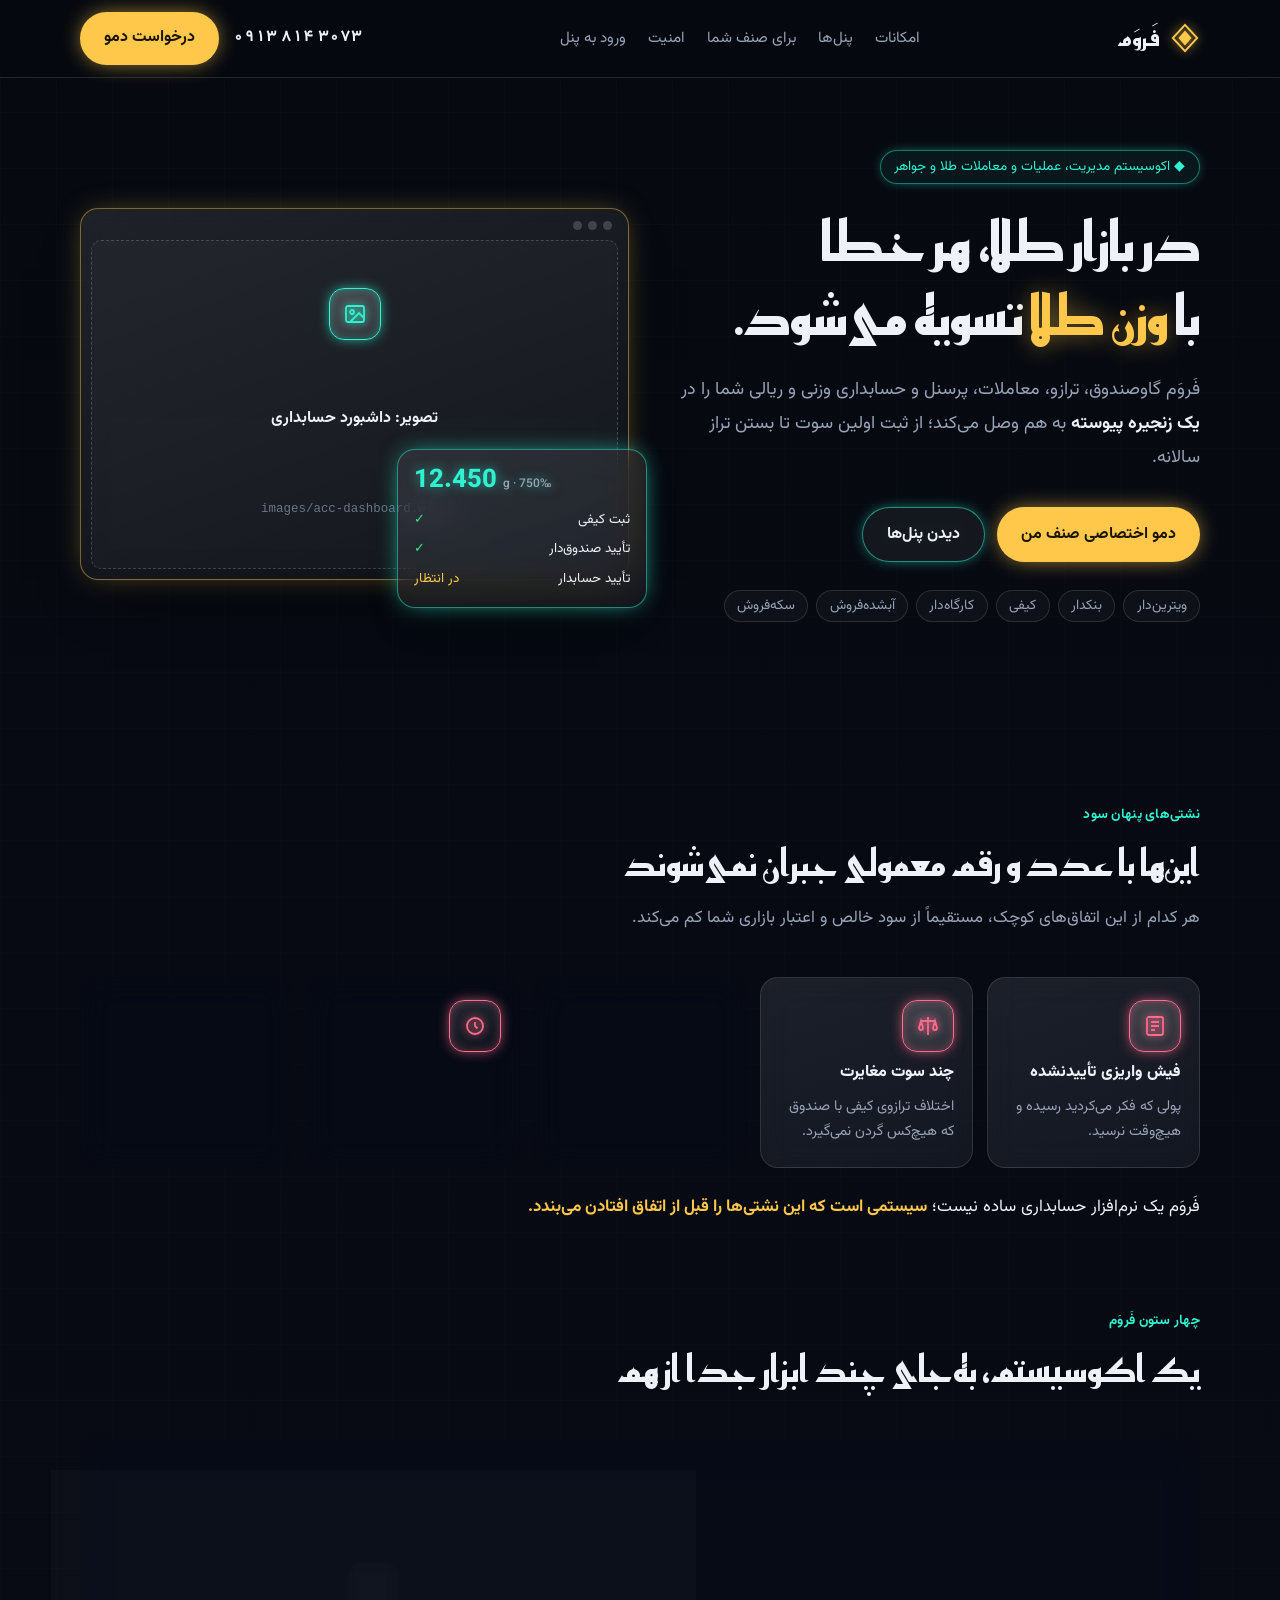
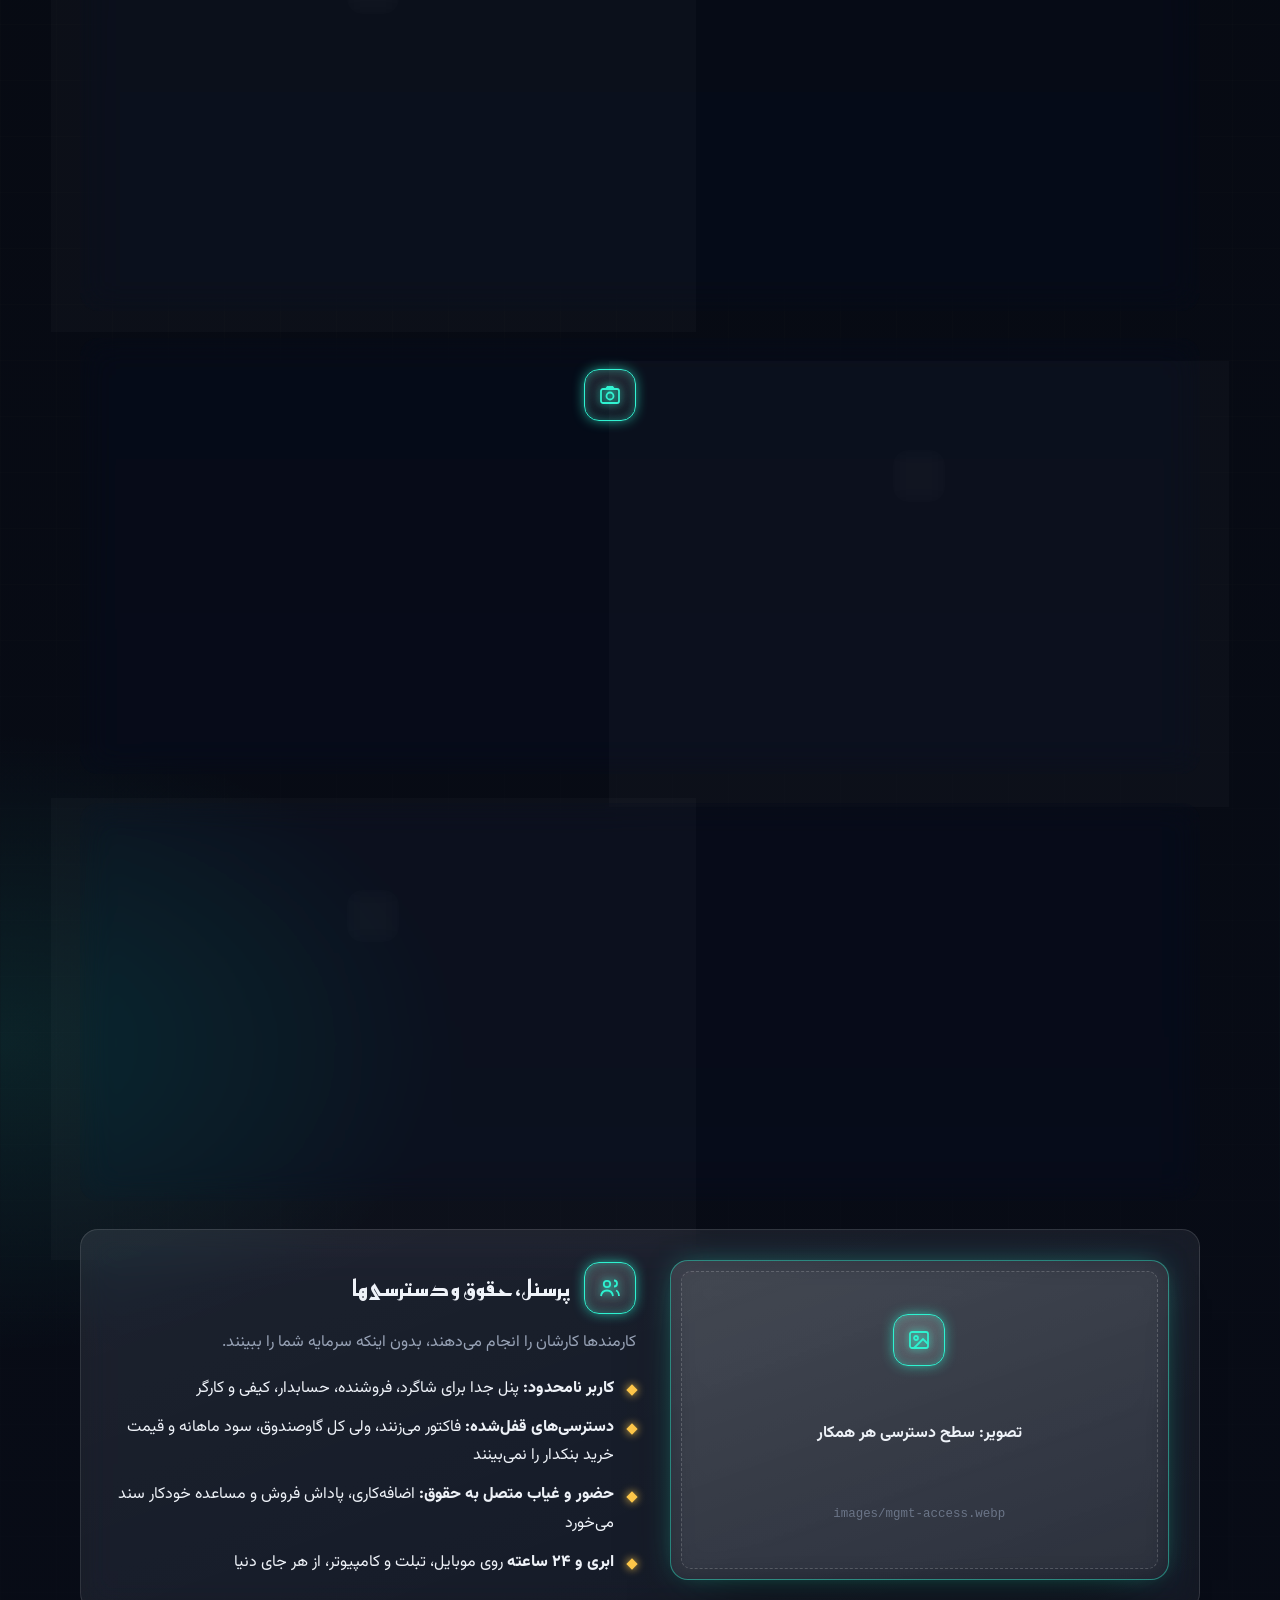
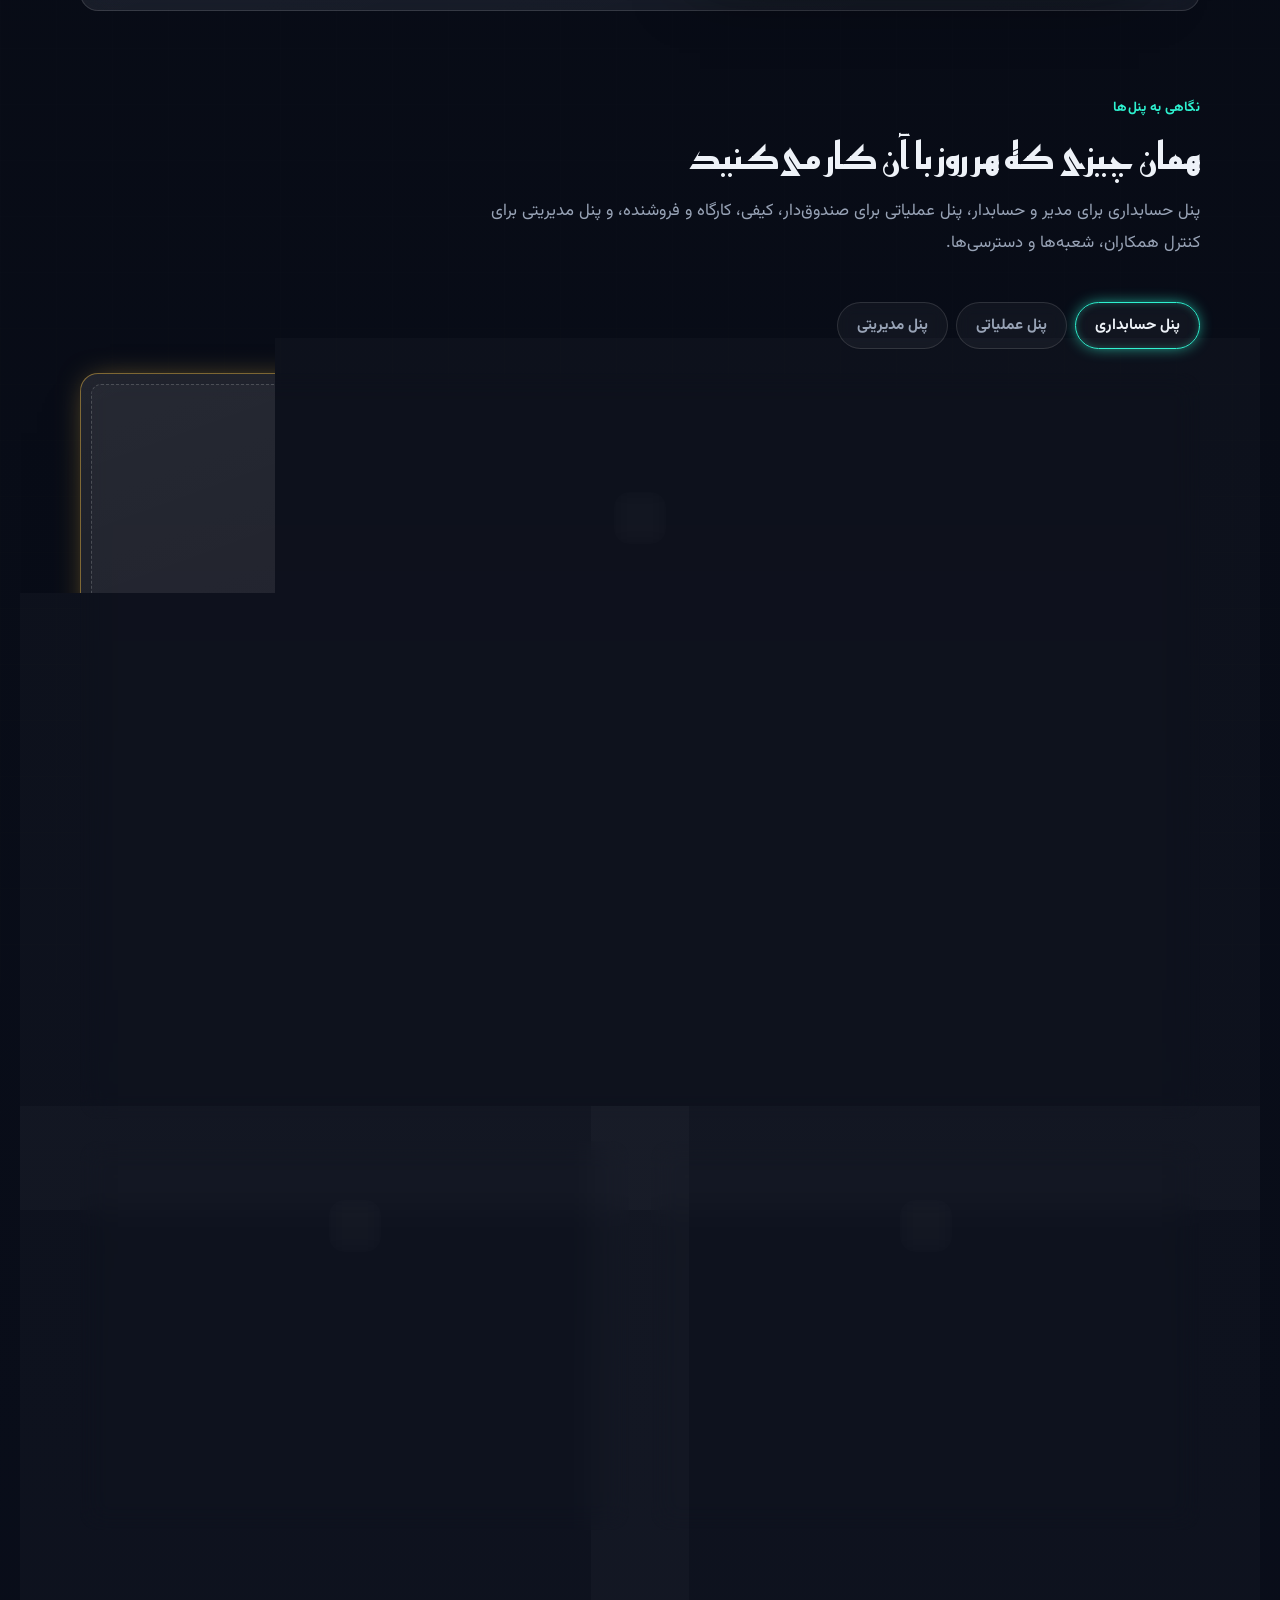
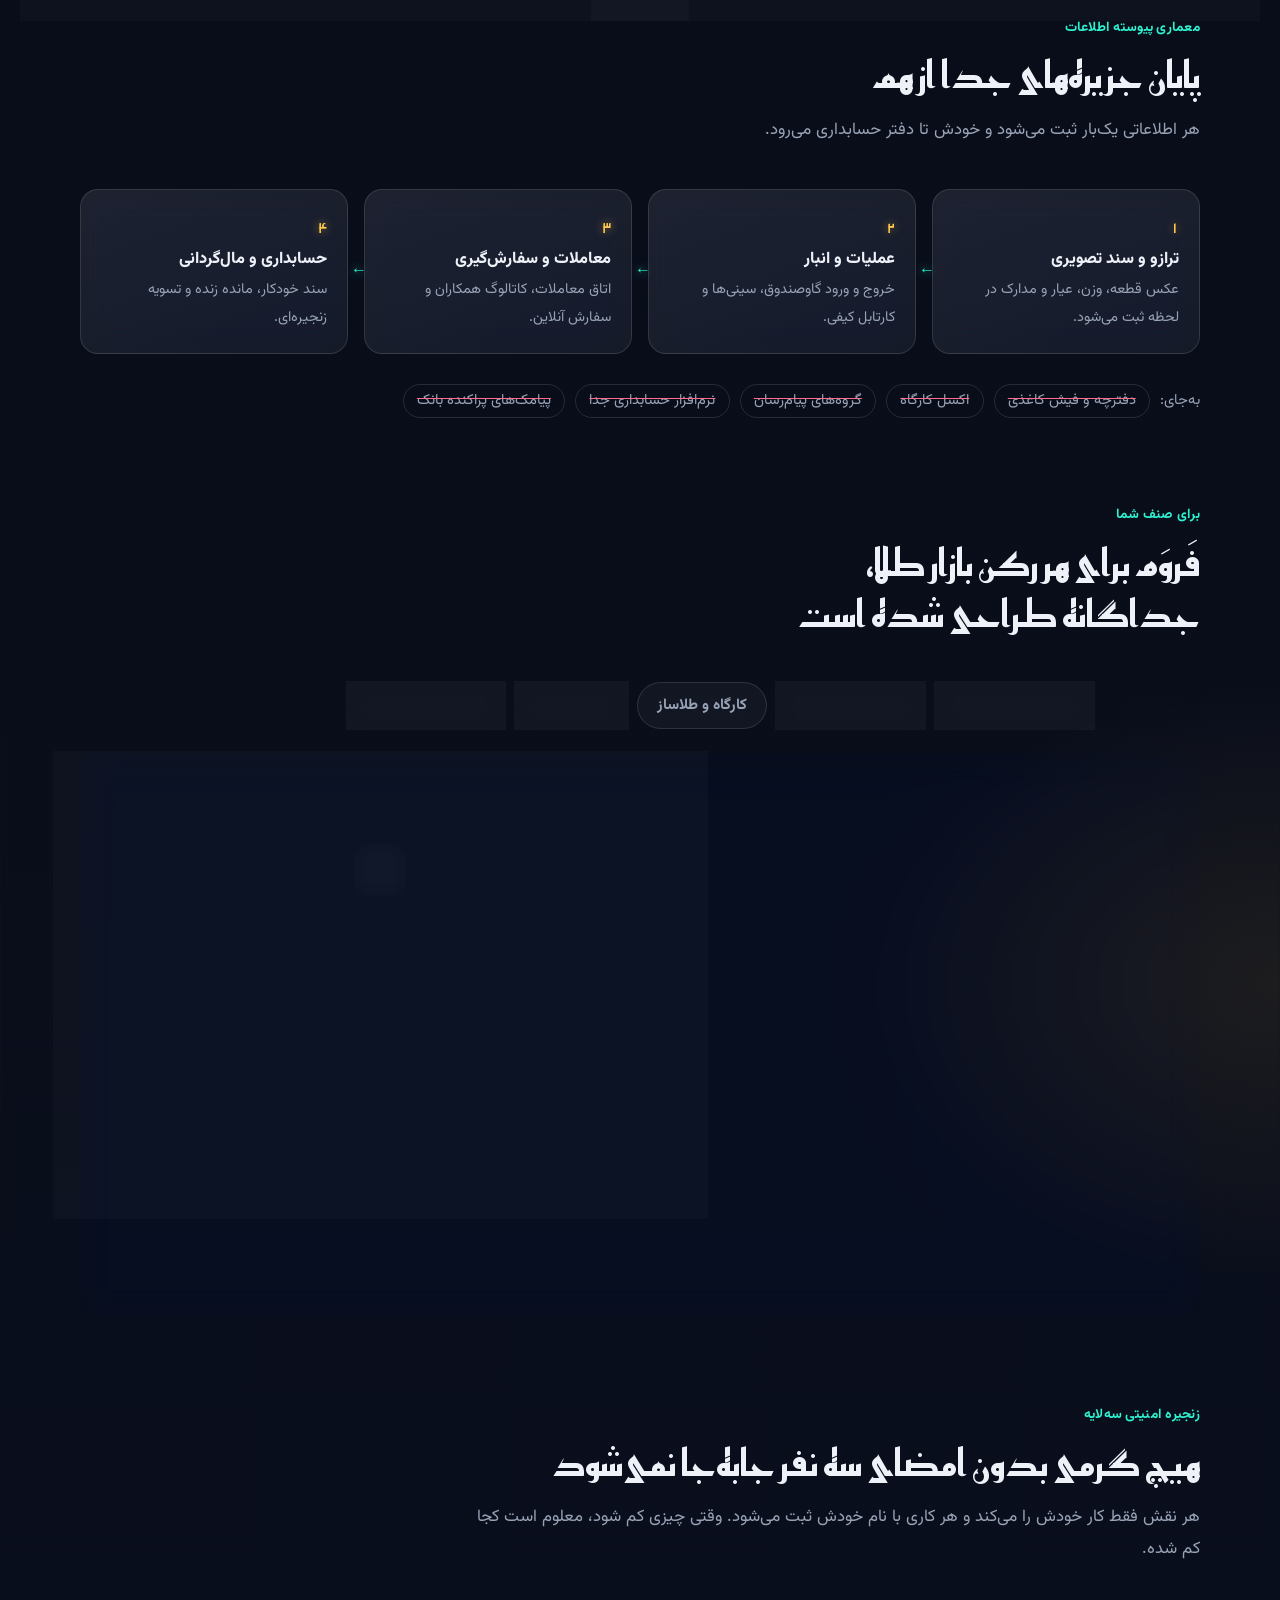
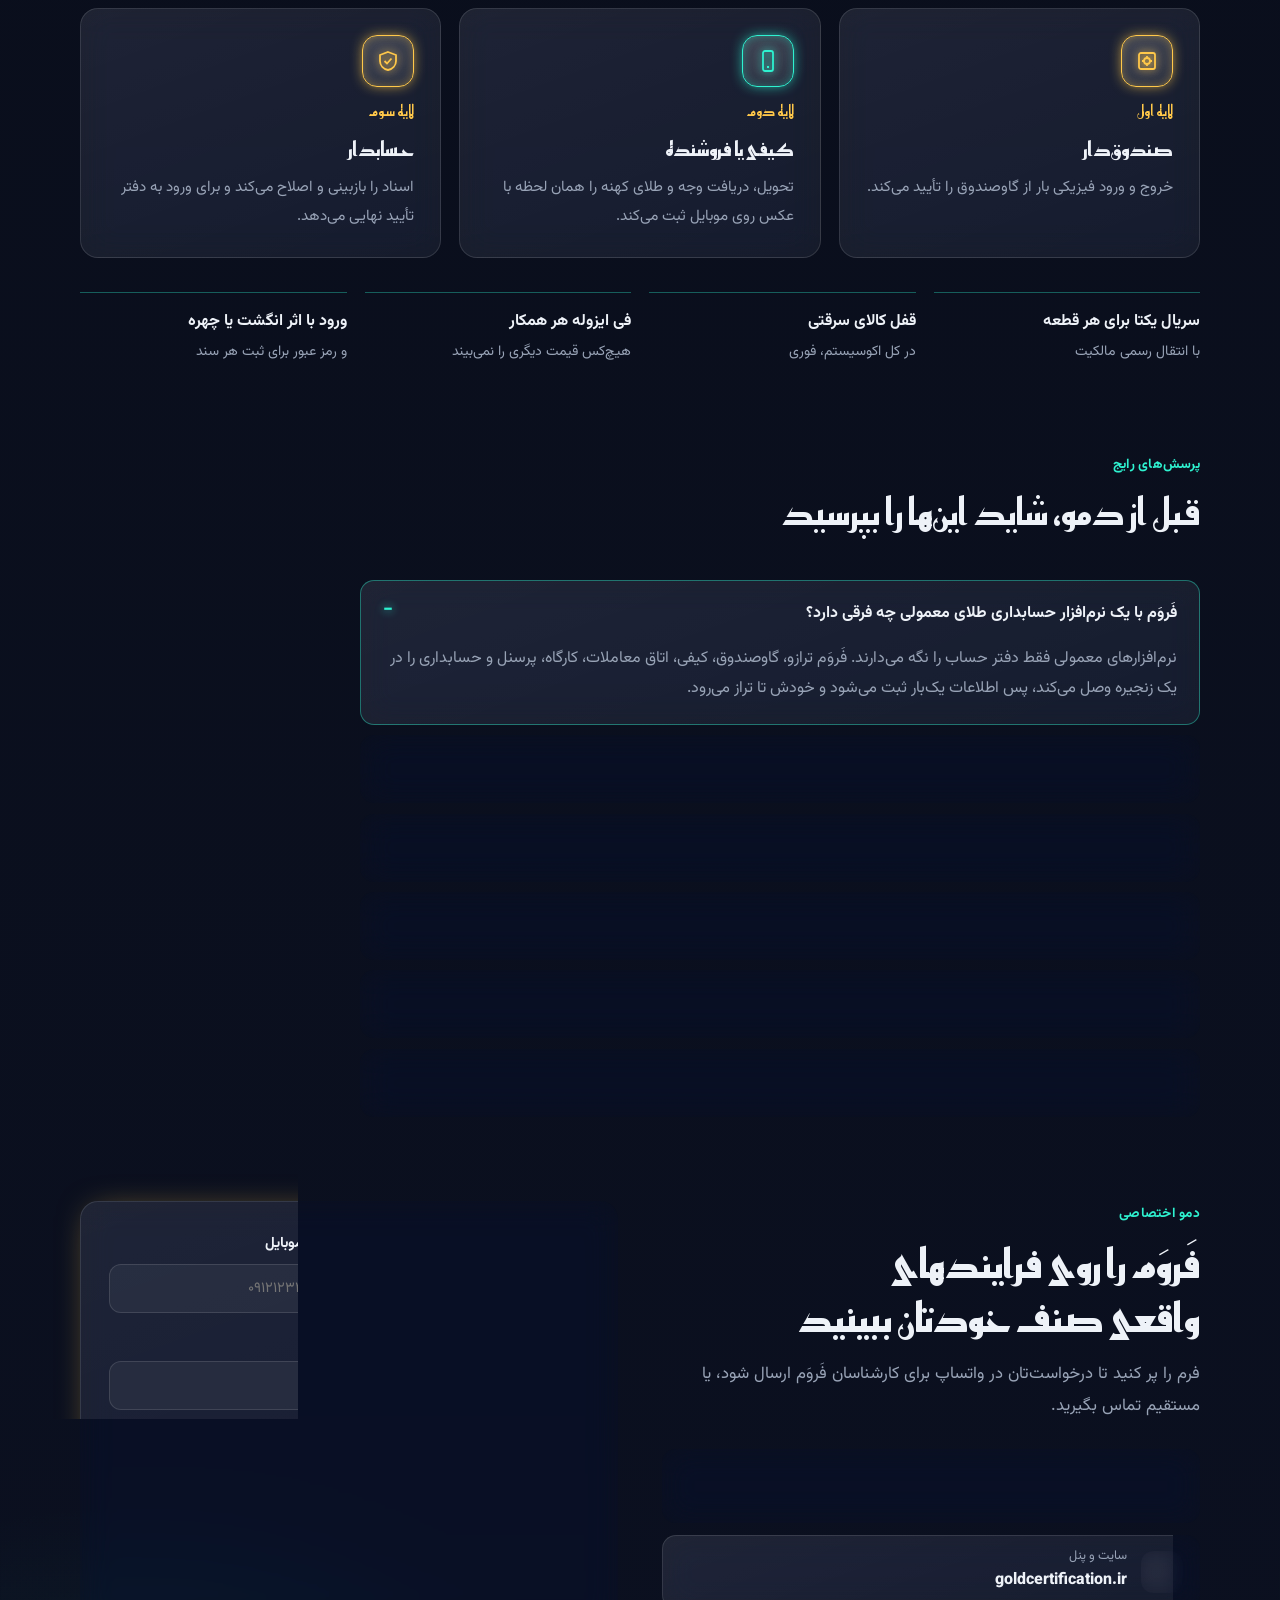
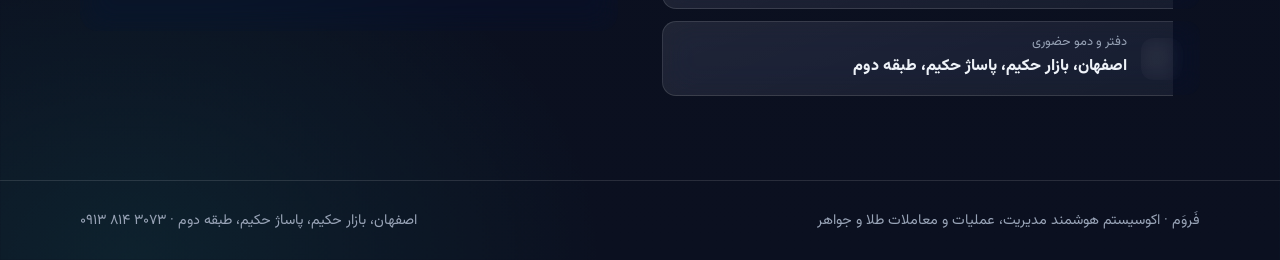
==== landing/index.html @ c677b449 "Redesign Farvam landing in glass-neon style with panel image slots Dark background with frosted-glas" ====
<!doctype html>
<html lang="fa" dir="rtl">
<head>
<meta charset="utf-8">
<meta name="viewport" content="width=device-width, initial-scale=1, viewport-fit=cover">
<title>فَروَم</title>
<meta name="description" content="فَروَم؛ اکوسیستم هوشمند مدیریت، عملیات و معاملات طلا و جواهر. حسابداری وزنی و ریالی، سند تصویری ترازو، اتاق معاملات با برند شما و مال‌گردانی خودکار.">
<meta property="og:url" content="https://goldcertification.ir">
<meta property="og:title" content="فَروَم | از ثبت اولین سوت تا بستن تراز سالانه">
<meta property="og:description" content="در بازار طلا، هر خطا با وزن طلا تسویه می‌شود. فَروَم گاوصندوق، معاملات، پرسنل و حسابداری شما را در یک زنجیره به هم وصل می‌کند.">
<link rel="preconnect" href="https://fonts.googleapis.com">
<link rel="preconnect" href="https://fonts.gstatic.com" crossorigin>
<link rel="stylesheet" href="https://fonts.googleapis.com/css2?family=Reem+Kufi:wght@500;600;700&family=Vazirmatn:wght@400;500;700;800&display=swap">
<style>
/* Layout: night vault — near-black ground lit by gold and teal glows; every card and icon is frosted glass with a neon edge. Single dark look by design. */
:root{
  --bg:#060910; --bg2:#0B1020; --text:#EEF2F8; --muted:#98A3B6; --dim:#6B7588;
  --glass:rgba(255,255,255,.055); --glass-2:rgba(255,255,255,.09); --edge:rgba(255,255,255,.12);
  --gold:#FFC84A; --teal:#2EF2D0; --rose:#FF6B8B; --ok:#39E58C;
  --display:"Reem Kufi","Vazirmatn",Tahoma,sans-serif;
  --body:"Vazirmatn",Tahoma,"Segoe UI",sans-serif;
  color-scheme:dark;
}
*{box-sizing:border-box}
[hidden]{display:none!important}
html{scroll-behavior:smooth}
@media (prefers-reduced-motion: reduce){html{scroll-behavior:auto}*{animation:none!important;transition:none!important}}
body{margin:0;background:var(--bg);color:var(--text);font-family:var(--body);font-size:16px;line-height:1.9;-webkit-font-smoothing:antialiased}
.page{direction:rtl;text-align:right;position:relative;overflow:hidden;
  background:
   radial-gradient(900px 520px at 88% -8%, rgba(255,200,74,.16), transparent 62%),
   radial-gradient(760px 520px at 0% 32%, rgba(46,242,208,.10), transparent 60%),
   radial-gradient(700px 500px at 100% 70%, rgba(255,200,74,.08), transparent 60%),
   radial-gradient(800px 600px at 10% 100%, rgba(46,242,208,.08), transparent 60%),
   linear-gradient(var(--bg),var(--bg2));}
.page::before{content:"";position:absolute;inset:0;pointer-events:none;opacity:.35;
  background-image:linear-gradient(rgba(255,255,255,.035) 1px,transparent 1px),linear-gradient(90deg,rgba(255,255,255,.035) 1px,transparent 1px);
  background-size:56px 56px;mask-image:linear-gradient(#000,transparent 70%);-webkit-mask-image:linear-gradient(#000,transparent 70%)}
a{color:inherit}
h1,h2,h3{font-family:var(--display);line-height:1.35;text-wrap:balance;margin:0}
p{margin:0}
.wrap{max-width:1160px;margin-inline:auto;padding-inline:20px;position:relative}
.num{font-variant-numeric:tabular-nums}
:focus-visible{outline:2px solid var(--teal);outline-offset:3px;border-radius:6px}

/* glass primitives */
.glass{background:linear-gradient(160deg,var(--glass-2),var(--glass));border:1px solid var(--edge);-webkit-backdrop-filter:blur(16px) saturate(140%);backdrop-filter:blur(16px) saturate(140%);border-radius:18px}
.neon{--n:var(--gold);width:52px;height:52px;flex:none;border-radius:15px;display:grid;place-items:center;color:var(--n);
  background:linear-gradient(160deg,rgba(255,255,255,.12),rgba(255,255,255,.03));-webkit-backdrop-filter:blur(10px);backdrop-filter:blur(10px);
  border:1.5px solid var(--n);box-shadow:0 0 14px -3px var(--n),inset 0 0 14px -6px var(--n)}
.neon.t{--n:var(--teal)} .neon.r{--n:var(--rose)}
.neon svg{width:24px;height:24px;filter:drop-shadow(0 0 4px var(--n))}

/* nav */
.nav{position:sticky;top:env(safe-area-inset-top,0px);z-index:30;background:rgba(6,9,16,.6);-webkit-backdrop-filter:blur(18px);backdrop-filter:blur(18px);border-bottom:1px solid var(--edge)}
.nav .wrap{display:flex;align-items:center;justify-content:space-between;gap:16px;padding-block:12px}
.brand{display:flex;align-items:center;gap:10px;text-decoration:none;font-family:var(--display);font-size:1.5rem;font-weight:700}
.brand svg{filter:drop-shadow(0 0 6px rgba(255,200,74,.7))}
.nav ul{display:flex;gap:22px;list-style:none;margin:0;padding:0;font-size:.95rem}
.nav ul a{text-decoration:none;color:var(--muted)}
.nav ul a:hover{color:var(--text)}
.nav-side{display:flex;align-items:center;gap:14px}
.nav-tel{text-decoration:none;font-weight:700;white-space:nowrap;color:var(--text)}
.btn{display:inline-flex;align-items:center;justify-content:center;gap:8px;font:inherit;font-weight:700;border-radius:999px;padding:.7em 1.5em;border:0;cursor:pointer;text-decoration:none;transition:transform .15s ease,box-shadow .15s ease}
.btn:hover{transform:translateY(-1px)}
.btn-gold{background:var(--gold);color:#1A1405;box-shadow:0 0 22px -4px rgba(255,200,74,.8)}
.btn-gold:hover{box-shadow:0 0 30px -2px rgba(255,200,74,.95)}
.btn-glass{color:var(--text);background:rgba(255,255,255,.06);border:1px solid rgba(46,242,208,.55);box-shadow:0 0 16px -6px var(--teal);-webkit-backdrop-filter:blur(10px);backdrop-filter:blur(10px)}
@media (max-width:900px){.nav ul{display:none}}
@media (max-width:480px){.nav-tel{display:none}}

/* hero */
.hero .wrap{display:grid;grid-template-columns:1fr 1.05fr;gap:48px;align-items:center;padding-block:72px 80px}
.hero .wrap>*{min-width:0}
.eyebrow{display:inline-flex;align-items:center;gap:8px;font-size:.85rem;color:var(--teal);border:1px solid rgba(46,242,208,.45);border-radius:999px;padding:.25em 1em;margin-bottom:22px;background:rgba(46,242,208,.06);box-shadow:0 0 14px -6px var(--teal)}
.hero h1{font-size:clamp(2rem,4.6vw,3.4rem);font-weight:700}
.hero h1 em{font-style:normal;color:var(--gold);text-shadow:0 0 24px rgba(255,200,74,.45)}
.hero .lead{margin-top:20px;font-size:1.12rem;color:var(--muted);max-width:34em}
.hero .lead b{color:var(--text)}
.hero-cta{display:flex;flex-wrap:wrap;gap:12px;margin-top:32px}
.chips{display:flex;flex-wrap:wrap;gap:8px;margin-top:28px;list-style:none;padding:0}
.chips li{font-size:.86rem;color:var(--muted);border:1px solid var(--edge);border-radius:999px;padding:.15em .9em;background:rgba(255,255,255,.03)}
@media (max-width:940px){.hero .wrap{grid-template-columns:1fr;padding-block:48px 56px}}

/* screenshot frame + slot */
.shot{margin:0;position:relative;border-radius:18px;padding:10px;background:linear-gradient(160deg,rgba(255,255,255,.1),rgba(255,255,255,.03));border:1px solid rgba(255,200,74,.45);box-shadow:0 0 30px -10px rgba(255,200,74,.55),0 30px 60px -30px rgba(0,0,0,.8);-webkit-backdrop-filter:blur(14px);backdrop-filter:blur(14px)}
.shot.t{border-color:rgba(46,242,208,.45);box-shadow:0 0 30px -10px rgba(46,242,208,.55),0 30px 60px -30px rgba(0,0,0,.8)}
.shot .bar{display:flex;gap:6px;padding:2px 6px 10px}
.shot .bar i{width:9px;height:9px;border-radius:50%;background:rgba(255,255,255,.18)}
.shot img{display:block;width:100%;max-width:100%;height:auto;border-radius:10px;background:#E9ECF1}
.shot .ph{display:none}
.shot.empty img{display:none}
.shot.empty .ph{display:grid;place-items:center;gap:10px;text-align:center;aspect-ratio:16/10;max-width:100%;border-radius:10px;border:1.5px dashed rgba(255,255,255,.18);background:rgba(255,255,255,.025);color:var(--muted);padding:20px;font-size:.92rem}
.shot.empty .ph b{color:var(--text);font-size:1rem}
.shot.empty .ph code{direction:ltr;font-size:.78rem;color:var(--dim)}
.shot figcaption.cap{font-size:.85rem;color:var(--muted);padding:10px 6px 2px}

/* hero floating voucher */
.hero-visual{position:relative}
.voucher{position:absolute;inset-inline-start:-18px;bottom:-28px;width:min(250px,62%);padding:16px;font-size:.84rem;border-color:rgba(46,242,208,.5);box-shadow:0 0 24px -8px var(--teal),0 20px 40px -20px rgba(0,0,0,.9)}
.voucher .lcd{direction:ltr;text-align:left;font-weight:800;font-size:1.6rem;color:var(--teal);text-shadow:0 0 12px rgba(46,242,208,.6);line-height:1.2}
.voucher .lcd small{font-size:.75rem;color:var(--muted);font-weight:500}
.voucher ol{list-style:none;margin:10px 0 0;padding:0;display:grid;gap:4px}
.voucher li{display:flex;justify-content:space-between;gap:8px}
.voucher .ok{color:var(--ok)} .voucher .wait{color:var(--gold)}
@media (max-width:560px){.voucher{position:static;width:100%;margin-top:14px}}

/* sections */
section{padding-block:84px;position:relative}
.sec-head{max-width:740px;margin-bottom:42px}
.kicker{font-size:.85rem;font-weight:700;color:var(--teal);margin-bottom:10px;letter-spacing:.02em}
.sec-head h2{font-size:clamp(1.6rem,3.2vw,2.35rem)}
.sec-head p{margin-top:14px;color:var(--muted);font-size:1.05rem}

/* leaks */
.leaks{display:grid;grid-template-columns:repeat(5,1fr);gap:14px}
.leak{padding:22px 18px;display:grid;gap:10px;align-content:start;min-width:0}
.leak h3{font-family:var(--body);font-size:1rem;font-weight:800}
.leak p{font-size:.9rem;color:var(--muted);line-height:1.8}
.leaks-note{margin-top:24px;font-size:1.05rem}
.leaks-note b{color:var(--gold)}
@media (max-width:1000px){.leaks{grid-template-columns:repeat(2,1fr)}.leak:last-child{grid-column:1/-1}}
@media (max-width:520px){.leaks{grid-template-columns:1fr}}

/* pillars */
.pillars{display:grid;gap:28px}
.pillar{display:grid;grid-template-columns:1fr 1.05fr;gap:34px;align-items:center;padding:30px}
.pillar>*{min-width:0}
.pillar:nth-child(even) .pillar-text{order:2}
.pillar-top{display:flex;align-items:center;gap:14px;margin-bottom:14px}
.pillar h3{font-size:1.4rem}
.pillar-text>p{color:var(--muted);margin-bottom:16px}
.ticks{list-style:none;margin:0;padding:0;display:grid;gap:10px}
.ticks li{position:relative;padding-inline-start:22px;line-height:1.8}
.ticks li::before{content:"";position:absolute;inset-inline-start:0;top:.72em;width:8px;height:8px;background:var(--gold);transform:rotate(45deg);box-shadow:0 0 8px var(--gold)}
.ticks b{font-weight:800}
@media (max-width:900px){.pillar{grid-template-columns:1fr;padding:22px}.pillar:nth-child(even) .pillar-text{order:0}}

/* panels gallery */
.gal-tabs,.tabs{display:flex;flex-wrap:wrap;gap:8px;margin-bottom:24px}
.tab{font:inherit;font-weight:700;font-size:.95rem;padding:.55em 1.25em;border-radius:999px;border:1px solid var(--edge);background:rgba(255,255,255,.04);color:var(--muted);cursor:pointer;-webkit-backdrop-filter:blur(8px);backdrop-filter:blur(8px)}
.tab[aria-selected="true"]{color:var(--text);border-color:var(--teal);box-shadow:0 0 16px -4px var(--teal),inset 0 0 12px -6px var(--teal)}
.gallery{display:grid;grid-template-columns:repeat(2,1fr);gap:22px}
.gallery .shot:first-child{grid-column:1/-1}
.gallery>*{min-width:0}
@media (max-width:760px){.gallery{grid-template-columns:1fr}}

/* flow */
.flow{list-style:none;margin:0;padding:0;display:grid;grid-template-columns:repeat(4,1fr);gap:16px;counter-reset:f}
.flow li{position:relative;padding:22px 20px;counter-increment:f;min-width:0}
.flow li::before{content:counter(f, persian);font-family:var(--display);color:var(--gold);display:block;margin-bottom:6px;text-shadow:0 0 10px rgba(255,200,74,.6)}
.flow li:not(:last-child)::after{content:"←";position:absolute;left:-14px;top:50%;transform:translateY(-50%);color:var(--teal);font-weight:800;text-shadow:0 0 8px var(--teal)}
.flow h3{font-family:var(--body);font-size:1.02rem;font-weight:800}
.flow p{font-size:.9rem;color:var(--muted);margin-top:6px}
.replaces{margin-top:30px;display:flex;flex-wrap:wrap;gap:10px;align-items:center;font-size:.92rem;color:var(--muted)}
.replaces s{border:1px solid var(--edge);border-radius:999px;padding:.15em .9em;text-decoration-color:var(--rose)}
@media (max-width:900px){.flow{grid-template-columns:1fr 1fr}.flow li:nth-child(2)::after{display:none}}
@media (max-width:520px){.flow{grid-template-columns:1fr}.flow li::after{display:none}}

/* roles */
.panel{display:grid;grid-template-columns:1fr 1.1fr;gap:34px;padding:32px;align-items:start}
.panel>*{min-width:0}
.panel .role{font-size:.9rem;color:var(--gold);font-weight:700}
.panel h3{font-size:clamp(1.3rem,2.4vw,1.7rem);margin-top:6px}
.panel .intro{color:var(--muted);margin-top:12px;margin-bottom:18px}
@media (max-width:900px){.panel{grid-template-columns:1fr;padding:22px;gap:22px}}

/* security */
.layers{list-style:none;margin:0;padding:0;display:grid;grid-template-columns:repeat(3,1fr);gap:18px}
.layers li{padding:26px;min-width:0;display:grid;gap:10px;align-content:start}
.layers .lv{font-family:var(--display);color:var(--gold);font-size:.95rem}
.layers h3{font-size:1.25rem}
.layers p{color:var(--muted);font-size:.95rem}
.proof{display:grid;grid-template-columns:repeat(4,1fr);gap:18px;margin-top:34px}
.proof div{border-top:1px solid rgba(46,242,208,.35);padding-top:14px;min-width:0}
.proof b{display:block}
.proof span{font-size:.88rem;color:var(--muted)}
@media (max-width:860px){.layers{grid-template-columns:1fr}.proof{grid-template-columns:1fr 1fr}}

/* faq */
.faq{display:grid;gap:10px;max-width:840px}
.faq details{padding:4px 22px;border-radius:14px}
.faq summary{cursor:pointer;font-weight:700;padding-block:14px;list-style:none;display:flex;justify-content:space-between;gap:12px}
.faq summary::-webkit-details-marker{display:none}
.faq summary::after{content:"+";color:var(--teal);font-size:1.3rem;line-height:1;text-shadow:0 0 8px var(--teal)}
.faq details[open]{border-color:rgba(46,242,208,.4)}
.faq details[open] summary::after{content:"−"}
.faq details p{color:var(--muted);padding-bottom:16px}

/* demo */
.demo .wrap{display:grid;grid-template-columns:1fr 1fr;gap:44px;align-items:start}
.demo .wrap>*{min-width:0}
.demo h2{font-size:clamp(1.7rem,3.4vw,2.5rem)}
.demo .lead{color:var(--muted);margin-top:14px;font-size:1.05rem}
.contact{margin-top:26px;display:grid;gap:12px}
.contact .row{display:flex;align-items:center;gap:14px;padding:12px 16px;border-radius:14px}
.contact .row small{display:block;color:var(--muted);font-size:.8rem;line-height:1.4}
.contact .row a,.contact .row b{font-weight:800;text-decoration:none}
.contact .neon{width:42px;height:42px;border-radius:12px}
.contact .neon svg{width:20px;height:20px}
form{padding:28px;display:grid;gap:14px;border-color:rgba(255,200,74,.4);box-shadow:0 0 34px -14px rgba(255,200,74,.6)}
label{display:grid;gap:6px;font-size:.92rem;font-weight:700}
input,select,textarea{font:inherit;font-weight:400;padding:.65em .9em;border-radius:12px;border:1px solid var(--edge);background:rgba(255,255,255,.05);color:var(--text);width:100%}
select option{background:#0B1020}
input:focus,select:focus,textarea:focus{outline:none;border-color:var(--teal);box-shadow:0 0 0 3px rgba(46,242,208,.18)}
.form-row{display:grid;grid-template-columns:1fr 1fr;gap:14px}
.out{display:grid;gap:12px;border-top:1px dashed var(--edge);padding-top:14px}
.out pre{white-space:pre-wrap;font:inherit;font-size:.9rem;background:rgba(255,255,255,.05);border-radius:12px;padding:12px;margin:0}
.out .acts{display:flex;flex-wrap:wrap;gap:8px}
.hint{font-size:.85rem;color:var(--muted)}
.err{color:var(--rose)}
@media (max-width:860px){.demo .wrap{grid-template-columns:1fr}}
@media (max-width:480px){.form-row{grid-template-columns:1fr}}

footer{border-top:1px solid var(--edge);color:var(--muted);font-size:.9rem}
footer .wrap{display:flex;flex-wrap:wrap;justify-content:space-between;gap:12px;padding-block:26px}

.rise{animation:rise .7s ease both}
.rise.d2{animation-delay:.12s}.rise.d3{animation-delay:.24s}
@keyframes rise{from{transform:translateY(14px)}to{transform:none}}
</style>
</head>
<body>
<div class="page" dir="rtl" lang="fa">

<header class="nav">
  <div class="wrap">
    <a class="brand" href="#top" aria-label="فَروَم">
      <svg width="30" height="30" viewBox="0 0 32 32" aria-hidden="true"><path d="M16 2 29 16 16 30 3 16Z" fill="none" stroke="#FFC84A" stroke-width="2"/><path d="M16 8 23 16 16 24 9 16Z" fill="#FFC84A"/></svg>
      فَروَم
    </a>
    <ul>
      <li><a href="#pillars">امکانات</a></li>
      <li><a href="#panels">پنل‌ها</a></li>
      <li><a href="#roles">برای صنف شما</a></li>
      <li><a href="#security">امنیت</a></li>
      <li><a href="https://goldcertification.ir" target="_blank" rel="noopener">ورود به پنل</a></li>
    </ul>
    <div class="nav-side">
      <a class="nav-tel num" href="tel:+989138143073" dir="ltr">۰۹۱۳ ۸۱۴ ۳۰۷۳</a>
      <a class="btn btn-gold" href="#demo">درخواست دمو</a>
    </div>
  </div>
</header>

<main id="top">
<!-- HERO -->
<section class="hero" style="padding-block:0">
  <div class="wrap">
    <div>
      <span class="eyebrow rise">◆ اکوسیستم مدیریت، عملیات و معاملات طلا و جواهر</span>
      <h1 class="rise d2">در بازار طلا، هر خطا<br>با <em>وزن طلا</em> تسویه می‌شود.</h1>
      <p class="lead rise d3">فَروَم گاوصندوق، ترازو، معاملات، پرسنل و حسابداری وزنی و ریالی شما را در <b>یک زنجیره پیوسته</b> به هم وصل می‌کند؛ از ثبت اولین سوت تا بستن تراز سالانه.</p>
      <div class="hero-cta">
        <a class="btn btn-gold" href="#demo">دمو اختصاصی صنف من</a>
        <a class="btn btn-glass" href="#panels">دیدن پنل‌ها</a>
      </div>
      <ul class="chips"><li>ویترین‌دار</li><li>بنکدار</li><li>کیفی</li><li>کارگاه‌دار</li><li>آبشده‌فروش</li><li>سکه‌فروش</li></ul>
    </div>
    <div class="hero-visual rise d3">
      <figure class="shot empty" data-img="acc-dashboard" data-label="داشبورد حسابداری">
        <div class="bar"><i></i><i></i><i></i></div>
        <img alt="داشبورد کنترل حساب‌های فَروَم با موجودی تومان، طلا، نقره، دلار و یورو">
        <div class="ph"></div>
      </figure>
      <div class="voucher glass" aria-label="نمونه سند تصویری ترازو">
        <div class="lcd">12.450 <small>g · 750‰</small></div>
        <ol>
          <li><span>ثبت کیفی</span><span class="ok">✓</span></li>
          <li><span>تأیید صندوق‌دار</span><span class="ok">✓</span></li>
          <li><span>تأیید حسابدار</span><span class="wait">در انتظار</span></li>
        </ol>
      </div>
    </div>
  </div>
</section>

<!-- LEAKS -->
<section>
  <div class="wrap">
    <div class="sec-head">
      <div class="kicker">نشتی‌های پنهان سود</div>
      <h2>این‌ها با عدد و رقم معمولی جبران نمی‌شوند</h2>
      <p>هر کدام از این اتفاق‌های کوچک، مستقیماً از سود خالص و اعتبار بازاری شما کم می‌کند.</p>
    </div>
    <div class="leaks">
      <div class="leak glass"><span class="neon r"><svg viewBox="0 0 24 24" fill="none" stroke="currentColor" stroke-width="1.8"><rect x="4" y="3" width="16" height="18" rx="2"/><path d="M8 8h8M8 12h8M8 16h4"/></svg></span><h3>فیش واریزی تأییدنشده</h3><p>پولی که فکر می‌کردید رسیده و هیچ‌وقت نرسید.</p></div>
      <div class="leak glass"><span class="neon r"><svg viewBox="0 0 24 24" fill="none" stroke="currentColor" stroke-width="1.8"><path d="M12 3v18M5 7h14M3 14l2-7 2 7a2 2 0 0 1-4 0ZM17 14l2-7 2 7a2 2 0 0 1-4 0Z"/></svg></span><h3>چند سوت مغایرت</h3><p>اختلاف ترازوی کیفی با صندوق که هیچ‌کس گردن نمی‌گیرد.</p></div>
      <div class="leak glass"><span class="neon r"><svg viewBox="0 0 24 24" fill="none" stroke="currentColor" stroke-width="1.8"><path d="M2 12s3.5-7 10-7 10 7 10 7-3.5 7-10 7S2 12 2 12Z"/><circle cx="12" cy="12" r="3"/></svg></span><h3>لو رفتن فی اختصاصی</h3><p>همکاری که فهمید دیگری ارزان‌تر خریده.</p></div>
      <div class="leak glass"><span class="neon r"><svg viewBox="0 0 24 24" fill="none" stroke="currentColor" stroke-width="1.8"><circle cx="12" cy="12" r="8"/><path d="M12 8v4l2.5 2.5"/></svg></span><h3>ردپای گم‌شده پلمپ</h3><p>سکه‌ای که معلوم نیست از کجا آمده و به کجا رفته.</p></div>
      <div class="leak glass"><span class="neon r"><svg viewBox="0 0 24 24" fill="none" stroke="currentColor" stroke-width="1.8"><path d="M14 4l6 6-9 9H5v-6z"/><path d="M12 6l6 6"/></svg></span><h3>کسری کارگاه</h3><p>خطای عیار و پرت که تا آخر سال دیده نمی‌شود.</p></div>
    </div>
    <p class="leaks-note">فَروَم یک نرم‌افزار حسابداری ساده نیست؛ <b>سیستمی است که این نشتی‌ها را قبل از اتفاق افتادن می‌بندد.</b></p>
  </div>
</section>

<!-- PILLARS -->
<section id="pillars" style="padding-top:0">
  <div class="wrap">
    <div class="sec-head">
      <div class="kicker">چهار ستون فَروَم</div>
      <h2>یک اکوسیستم، به‌جای چند ابزار جدا از هم</h2>
    </div>
    <div class="pillars">
      <article class="pillar glass">
        <div class="pillar-text">
          <div class="pillar-top"><span class="neon"><svg viewBox="0 0 24 24" fill="none" stroke="currentColor" stroke-width="1.8"><path d="M4 19V9M10 19V5M16 19v-7M22 19H2"/></svg></span><h3>حسابداری هوشمند چنددارایی</h3></div>
          <p>حسابداری طلا فراتر از ریال است؛ همه دارایی‌ها در کسری از ثانیه ته‌به‌ته می‌شوند.</p>
          <ul class="ticks">
            <li><b>سبد کامل دارایی:</b> طلای ۱۸ عیار، آبشده، شمش، نقره، مس، ارز، ریال و کالای تهاتری</li>
            <li><b>مال‌گردانی خودکار:</b> تطبیق آنی طلب و بدهی زنجیره‌ای میان ده‌ها همکار، بدون نقدینگی اضافه</li>
            <li><b>مدیریت سقف‌های بانکی:</b> تقسیم خودکار مبالغ بزرگ طبق قواعد ساتنا و پایا بین چند حساب مقصد</li>
            <li><b>کنترل دوگانه موجودی:</b> تعداد فیزیکی اقلام و وزن معادل ۷۵۰، هم‌زمان</li>
            <li><b>سند با صدا و هوش مصنوعی:</b> فرمان صوتی، اسکن فاکتور و خواندن پیامک بانکی</li>
          </ul>
        </div>
        <figure class="shot empty" data-img="acc-kpis" data-label="شاخص‌های کلیدی داشبورد حسابداری"><img alt="کارت‌های شاخص حسابداری فَروَم: ترازنامه، جریان نقدی، تراز آزمایشی و سود و زیان"><div class="ph"></div></figure>
      </article>
      <article class="pillar glass">
        <div class="pillar-text">
          <div class="pillar-top"><span class="neon t"><svg viewBox="0 0 24 24" fill="none" stroke="currentColor" stroke-width="1.8"><rect x="3" y="6" width="18" height="14" rx="2"/><circle cx="12" cy="13" r="3.5"/><path d="M8 6l1.5-2h5L16 6"/></svg></span><h3>عملیات میدانی و سند تصویری</h3></div>
          <p>بیشتر کسری‌ها بین گاوصندوق و دست مشتری اتفاق می‌افتد. فَروَم این فاصله را مستند می‌کند.</p>
          <ul class="ticks">
            <li><b>عکس زنده ترازو و پلمپ</b> همراه فیش بانکی، هولوگرام، وکیوم سکه و برگه ری‌گیری در پرونده همان سند</li>
            <li><b>مدارک هویتی</b> خریدار و فروشنده کنار فاکتور، برای روزی که ادعای مغایرت یا اتهام مال‌خری پیش بیاید</li>
            <li><b>سریال یکتا و اعلام سرقت:</b> انتقال رسمی مالکیت و قفل شدن فوری کالای سرقتی در کل اکوسیستم</li>
            <li><b>تفکیک مسئولیت سه‌لایه</b> بین صندوق‌دار، ویزیتور و حسابدار</li>
          </ul>
        </div>
        <figure class="shot t empty" data-img="ops-cashflow" data-label="گردش صندوق در پنل عملیاتی"><img alt="فرم گردش صندوق فَروَم با پیوست عکس و صدا و هشدار مغایرت"><div class="ph"></div></figure>
      </article>
      <article class="pillar glass">
        <div class="pillar-text">
          <div class="pillar-top"><span class="neon"><svg viewBox="0 0 24 24" fill="none" stroke="currentColor" stroke-width="1.8"><path d="M3 17l5-5 4 4 8-8"/><path d="M15 8h5v5"/></svg></span><h3>اتاق معاملات با برند شما</h3></div>
          <p>معامله بدون وابستگی به پیام‌رسان و تماس‌های تلفنی پشت‌سرهم.</p>
          <ul class="ticks">
            <li><b>نام، دامنه و لوگوی خودتان</b>، متصل به مظنه لحظه‌ای طلا، سکه و ارز</li>
            <li><b>فی محرمانه:</b> هر همکار فقط مظنه، اجرت و شرایط خودش را می‌بیند</li>
            <li><b>تخفیف و تسویه خودکار:</b> مثلاً کسر اجرت برای تسویه زیر ۴۸ ساعت یا تخفیف پلکانی بر اساس حجم</li>
          </ul>
        </div>
        <figure class="shot empty" data-img="trade-room" data-label="اتاق معاملات"><img alt="اتاق معاملات فَروَم با مظنه لحظه‌ای"><div class="ph"></div></figure>
      </article>
      <article class="pillar glass">
        <div class="pillar-text">
          <div class="pillar-top"><span class="neon t"><svg viewBox="0 0 24 24" fill="none" stroke="currentColor" stroke-width="1.8"><circle cx="9" cy="8" r="3.2"/><path d="M3 20c.5-3.5 3-5.5 6-5.5s5.5 2 6 5.5"/><path d="M16 4.5a3 3 0 0 1 0 6M18 14.5c1.8.7 2.8 2.6 3 5.5"/></svg></span><h3>پرسنل، حقوق و دسترسی‌ها</h3></div>
          <p>کارمندها کارشان را انجام می‌دهند، بدون اینکه سرمایه شما را ببینند.</p>
          <ul class="ticks">
            <li><b>کاربر نامحدود:</b> پنل جدا برای شاگرد، فروشنده، حسابدار، کیفی و کارگر</li>
            <li><b>دسترسی‌های قفل‌شده:</b> فاکتور می‌زنند، ولی کل گاوصندوق، سود ماهانه و قیمت خرید بنکدار را نمی‌بینند</li>
            <li><b>حضور و غیاب متصل به حقوق:</b> اضافه‌کاری، پاداش فروش و مساعده خودکار سند می‌خورد</li>
            <li><b>ابری و ۲۴ ساعته</b> روی موبایل، تبلت و کامپیوتر، از هر جای دنیا</li>
          </ul>
        </div>
        <figure class="shot t empty" data-img="mgmt-access" data-label="سطح دسترسی هر همکار"><img alt="تعیین سطح دسترسی جزئی برای هر همکار در فَروَم"><div class="ph"></div></figure>
      </article>
    </div>
  </div>
</section>

<!-- PANELS GALLERY -->
<section id="panels" style="padding-top:0">
  <div class="wrap">
    <div class="sec-head">
      <div class="kicker">نگاهی به پنل‌ها</div>
      <h2>همان چیزی که هر روز با آن کار می‌کنید</h2>
      <p>پنل حسابداری برای مدیر و حسابدار، پنل عملیاتی برای صندوق‌دار، کیفی، کارگاه و فروشنده، و پنل مدیریتی برای کنترل همکاران، شعبه‌ها و دسترسی‌ها.</p>
    </div>
    <div class="gal-tabs" role="tablist" aria-label="انتخاب پنل">
      <button class="tab" role="tab" id="g-acc" aria-controls="gal-acc" aria-selected="true">پنل حسابداری</button>
      <button class="tab" role="tab" id="g-ops" aria-controls="gal-ops" aria-selected="false">پنل عملیاتی</button>
      <button class="tab" role="tab" id="g-mgmt" aria-controls="gal-mgmt" aria-selected="false">پنل مدیریتی</button>
    </div>
    <div class="gallery" id="gal-acc" role="tabpanel" aria-labelledby="g-acc">
      <figure class="shot empty" data-img="acc-cash-trend" data-label="روند موجودی صندوق"><img alt="نمودار روند موجودی صندوق به تفکیک طلا، نقره، ارز، کالا و تومان"><div class="ph"></div><figcaption class="cap">روند موجودی صندوق به تفکیک طلا، نقره، ارز، کالا و تومان، با سندهای سازنده هر نقطه</figcaption></figure>
      <figure class="shot empty" data-img="acc-inventory" data-label="موجودی و آبشده"><img alt="موجودی طلا به تفکیک کار ساخته، آبشده، سکه و متفرقه با معادل ۷۵۰"><div class="ph"></div><figcaption class="cap">موجودی طلا به تفکیک کار ساخته، آبشده، سکه و متفرقه، با برایند معادل ۷۵۰</figcaption></figure>
      <figure class="shot empty" data-img="acc-search" data-label="جست‌وجوی پیشرفته اسناد"><img alt="جست‌وجوی پیشرفته اسناد با فیلتر تاریخ، ساعت، طرف حساب، وزن و مبلغ"><div class="ph"></div><figcaption class="cap">جست‌وجوی اسناد با تاریخ، ساعت، طرف حساب، واردکننده، وزن و مبلغ</figcaption></figure>
    </div>
    <div class="gallery" id="gal-ops" role="tabpanel" aria-labelledby="g-ops" hidden>
      <figure class="shot t empty" data-img="ops-home" data-label="صفحه اصلی پنل عملیاتی"><img alt="صفحه اصلی پنل عملیاتی فَروَم"><div class="ph"></div><figcaption class="cap">همه کارهای روزانه در یک صفحه: معاملات، سفارشات، گردش صندوق، کارگاه، حضور و غیاب و ثبت دریافت و پرداخت</figcaption></figure>
      <figure class="shot t empty" data-img="ops-cashflow" data-label="گردش صندوق"><img alt="فرم گردش صندوق با پیوست عکس و صدا"><div class="ph"></div><figcaption class="cap">گردش صندوق با پیوست عکس و صدا، هشدار مغایرت و شمارش خودکار از حسابداری</figcaption></figure>
      <figure class="shot t empty" data-img="ops-workshop" data-label="کارت کارگاه"><img alt="ساخت کارت محصول در کارگاه با ورودی آبشده و متفرقه"><div class="ph"></div><figcaption class="cap">کارت کارگاه با ورودی آبشده و متفرقه مستقیم از موجودی حسابداری و گزارش کسری</figcaption></figure>
      <figure class="shot t empty" data-img="ops-myaccount" data-label="حساب من"><img alt="صفحه حساب من برای همکار و کارمند"><div class="ph"></div><figcaption class="cap">حساب من: هر همکار فقط مانده و اسناد خودش را می‌بیند</figcaption></figure>
    </div>
    <div class="gallery" id="gal-mgmt" role="tabpanel" aria-labelledby="g-mgmt" hidden>
      <figure class="shot empty" data-img="mgmt-access" data-label="سطح دسترسی هر همکار"><img alt="تعیین سطح دسترسی جزئی برای هر همکار در فَروَم"><div class="ph"></div><figcaption class="cap">سطح دسترسی هر همکار، تیک به تیک: ثبت سند، موجودی، کارگاه، میز معاملات، قیمت‌گذاری، مال‌گردانی و ایجنت حسابداری</figcaption></figure>
      <figure class="shot empty" data-img="mgmt-branches" data-label="شعبه‌ها و نیروها"><img alt="مدیریت شعبه‌ها و نیروهای هر شعبه با نقش و دسترسی"><div class="ph"></div><figcaption class="cap">شعبه‌ها و نیروها: هر شعبه با حسابداری مستقل، نقش و دسترسی جدا برای هر نفر</figcaption></figure>
      <figure class="shot empty" data-img="mgmt-alerts" data-label="اخطار و اعلان همکاران"><img alt="ارسال اخطار و اعلان هدفمند به همکاران"><div class="ph"></div><figcaption class="cap">اخطار و اعلان هدفمند به یک همکار، یک شعبه یا همه، داخل پنل معاملات و حسابداری</figcaption></figure>
      <figure class="shot empty" data-img="mgmt-forms" data-label="فرم درخواست همکاری"><img alt="فرم ساز درخواست همکاری با توافق‌نامه، امضای الکترونیکی و ویدیوی احراز هویت"><div class="ph"></div><figcaption class="cap">فرم درخواست همکاری با فیلدهای دلخواه، توافق‌نامه، امضای الکترونیکی و ویدیوی احراز هویت</figcaption></figure>
    </div>
  </div>
</section>

<!-- FLOW -->
<section style="padding-top:0">
  <div class="wrap">
    <div class="sec-head">
      <div class="kicker">معماری پیوسته اطلاعات</div>
      <h2>پایان جزیره‌های جدا از هم</h2>
      <p>هر اطلاعاتی یک‌بار ثبت می‌شود و خودش تا دفتر حسابداری می‌رود.</p>
    </div>
    <ol class="flow">
      <li class="glass"><h3>ترازو و سند تصویری</h3><p>عکس قطعه، وزن، عیار و مدارک در لحظه ثبت می‌شود.</p></li>
      <li class="glass"><h3>عملیات و انبار</h3><p>خروج و ورود گاوصندوق، سینی‌ها و کارتابل کیفی.</p></li>
      <li class="glass"><h3>معاملات و سفارش‌گیری</h3><p>اتاق معاملات، کاتالوگ همکاران و سفارش آنلاین.</p></li>
      <li class="glass"><h3>حسابداری و مال‌گردانی</h3><p>سند خودکار، مانده زنده و تسویه زنجیره‌ای.</p></li>
    </ol>
    <div class="replaces"><span>به‌جای:</span><s>دفترچه و فیش کاغذی</s><s>اکسل کارگاه</s><s>گروه‌های پیام‌رسان</s><s>نرم‌افزار حسابداری جدا</s><s>پیامک‌های پراکنده بانک</s></div>
  </div>
</section>

<!-- ROLES -->
<section id="roles" style="padding-top:0">
  <div class="wrap">
    <div class="sec-head">
      <div class="kicker">برای صنف شما</div>
      <h2>فَروَم برای هر رکن بازار طلا، جداگانه طراحی شده است</h2>
    </div>
    <div class="tabs" role="tablist" aria-label="انتخاب صنف">
      <button class="tab" role="tab" id="t-vitrin" aria-controls="p-role" aria-selected="true" data-k="vitrin">ویترین‌دار</button>
      <button class="tab" role="tab" id="t-bonak" aria-controls="p-role" aria-selected="false" data-k="bonak">بنکدار و عمده‌فروش</button>
      <button class="tab" role="tab" id="t-kifi" aria-controls="p-role" aria-selected="false" data-k="kifi">کیفی و توزیع‌کننده</button>
      <button class="tab" role="tab" id="t-kargah" aria-controls="p-role" aria-selected="false" data-k="kargah">کارگاه و طلاساز</button>
      <button class="tab" role="tab" id="t-abshode" aria-controls="p-role" aria-selected="false" data-k="abshode">آبشده‌فروش</button>
      <button class="tab" role="tab" id="t-sekke" aria-controls="p-role" aria-selected="false" data-k="sekke">سکه‌فروش و صرافی</button>
    </div>
    <div class="panel glass" id="p-role" role="tabpanel" aria-labelledby="t-vitrin">
      <div>
        <div class="role" data-f="role"></div>
        <h3 data-f="title"></h3>
        <p class="intro" data-f="intro"></p>
        <ul class="ticks" data-f="list"></ul>
      </div>
      <figure class="shot empty" id="role-shot" data-img="acc-inventory" data-label=""><img alt=""><div class="ph"></div></figure>
    </div>
  </div>
</section>

<!-- SECURITY -->
<section id="security" style="padding-top:0">
  <div class="wrap">
    <div class="sec-head">
      <div class="kicker">زنجیره امنیتی سه‌لایه</div>
      <h2>هیچ گرمی بدون امضای سه نفر جابه‌جا نمی‌شود</h2>
      <p>هر نقش فقط کار خودش را می‌کند و هر کاری با نام خودش ثبت می‌شود. وقتی چیزی کم شود، معلوم است کجا کم شده.</p>
    </div>
    <ul class="layers">
      <li class="glass"><span class="neon"><svg viewBox="0 0 24 24" fill="none" stroke="currentColor" stroke-width="1.8"><rect x="4" y="4" width="16" height="16" rx="2"/><circle cx="12" cy="12" r="3"/><path d="M12 9V7M12 17v-2M9 12H7M17 12h-2"/></svg></span><div class="lv">لایه اول</div><h3>صندوق‌دار</h3><p>خروج و ورود فیزیکی بار از گاوصندوق را تأیید می‌کند.</p></li>
      <li class="glass"><span class="neon t"><svg viewBox="0 0 24 24" fill="none" stroke="currentColor" stroke-width="1.8"><rect x="7" y="2" width="10" height="20" rx="2"/><path d="M11 18h2"/></svg></span><div class="lv">لایه دوم</div><h3>کیفی یا فروشنده</h3><p>تحویل، دریافت وجه و طلای کهنه را همان لحظه با عکس روی موبایل ثبت می‌کند.</p></li>
      <li class="glass"><span class="neon"><svg viewBox="0 0 24 24" fill="none" stroke="currentColor" stroke-width="1.8"><path d="M12 3l8 3v6c0 4.5-3.5 8-8 9-4.5-1-8-4.5-8-9V6z"/><path d="M8.5 12l2.5 2.5 4.5-5"/></svg></span><div class="lv">لایه سوم</div><h3>حسابدار</h3><p>اسناد را بازبینی و اصلاح می‌کند و برای ورود به دفتر تأیید نهایی می‌دهد.</p></li>
    </ul>
    <div class="proof">
      <div><b>سریال یکتا برای هر قطعه</b><span>با انتقال رسمی مالکیت</span></div>
      <div><b>قفل کالای سرقتی</b><span>در کل اکوسیستم، فوری</span></div>
      <div><b>فی ایزوله هر همکار</b><span>هیچ‌کس قیمت دیگری را نمی‌بیند</span></div>
      <div><b>ورود با اثر انگشت یا چهره</b><span>و رمز عبور برای ثبت هر سند</span></div>
    </div>
  </div>
</section>

<!-- FAQ -->
<section id="faq" style="padding-top:0">
  <div class="wrap">
    <div class="sec-head"><div class="kicker">پرسش‌های رایج</div><h2>قبل از دمو، شاید این‌ها را بپرسید</h2></div>
    <div class="faq">
      <details class="glass" open><summary>فَروَم با یک نرم‌افزار حسابداری طلای معمولی چه فرقی دارد؟</summary><p>نرم‌افزارهای معمولی فقط دفتر حساب را نگه می‌دارند. فَروَم ترازو، گاوصندوق، کیفی، اتاق معاملات، کارگاه، پرسنل و حسابداری را در یک زنجیره وصل می‌کند، پس اطلاعات یک‌بار ثبت می‌شود و خودش تا تراز می‌رود.</p></details>
      <details class="glass"><summary>کارمندهای من سود و موجودی کل را می‌بینند؟</summary><p>نه. برای هر نقش دقیقاً تعیین می‌کنید چه چیزی را ببیند. پرسنل می‌توانند فاکتور بزنند و معامله را نهایی کنند، بدون دسترسی به سرمایه گاوصندوق، سود ماهانه یا قیمت خرید از بنکدار.</p></details>
      <details class="glass"><summary>همکارانم می‌فهمند من به دیگران چه قیمتی می‌دهم؟</summary><p>نه. در اتاق معاملات و کاتالوگ، هر همکار فقط مظنه، اجرت و شرایط اختصاصی خودش را می‌بیند.</p></details>
      <details class="glass"><summary>روی موبایل هم کار می‌کند؟</summary><p>بله. فَروَم ابری است و روی موبایل، تبلت و کامپیوتر کار می‌کند. کیفی‌ها ثبت سند، عکس ترازو و خروج بار را با چند لمس روی گوشی انجام می‌دهند.</p></details>
      <details class="glass"><summary>اتاق معاملات با برند خودم یعنی چه؟</summary><p>یک پلتفرم معاملات آنلاین با نام، دامنه و لوگوی خودتان که به مظنه لحظه‌ای بازار وصل است و معاملات تأییدشده را مستقیم به حسابداری می‌فرستد.</p></details>
      <details class="glass"><summary>دمو حضوری هم دارید؟</summary><p>بله. در اصفهان، بازار حکیم، پاساژ حکیم، طبقه دوم می‌توانید فَروَم را از نزدیک ببینید. برای هماهنگی با ۰۹۱۳۸۱۴۳۰۷۳ تماس بگیرید.</p></details>
    </div>
  </div>
</section>

<!-- DEMO -->
<section id="demo" class="demo" style="padding-top:0">
  <div class="wrap">
    <div>
      <div class="kicker">دمو اختصاصی</div>
      <h2>فَروَم را روی فرایندهای واقعی صنف خودتان ببینید</h2>
      <p class="lead">فرم را پر کنید تا درخواست‌تان در واتساپ برای کارشناسان فَروَم ارسال شود، یا مستقیم تماس بگیرید.</p>
      <div class="contact">
        <div class="row glass"><span class="neon"><svg viewBox="0 0 24 24" fill="none" stroke="currentColor" stroke-width="1.8"><path d="M5 4h4l2 5-2.5 1.5a11 11 0 0 0 5 5L15 13l5 2v4a2 2 0 0 1-2 2A16 16 0 0 1 3 6a2 2 0 0 1 2-2"/></svg></span><div><small>تلفن و واتساپ</small><a class="num" href="tel:+989138143073" dir="ltr">۰۹۱۳ ۸۱۴ ۳۰۷۳</a></div></div>
        <div class="row glass"><span class="neon t"><svg viewBox="0 0 24 24" fill="none" stroke="currentColor" stroke-width="1.8"><circle cx="12" cy="12" r="9"/><path d="M3 12h18M12 3a14 14 0 0 1 0 18M12 3a14 14 0 0 0 0 18"/></svg></span><div><small>سایت و پنل</small><a href="https://goldcertification.ir" target="_blank" rel="noopener" dir="ltr">goldcertification.ir</a></div></div>
        <div class="row glass"><span class="neon"><svg viewBox="0 0 24 24" fill="none" stroke="currentColor" stroke-width="1.8"><path d="M12 21s-7-6.2-7-11.5A7 7 0 0 1 19 9.5C19 14.8 12 21 12 21Z"/><circle cx="12" cy="9.5" r="2.5"/></svg></span><div><small>دفتر و دمو حضوری</small><b>اصفهان، بازار حکیم، پاساژ حکیم، طبقه دوم</b></div></div>
      </div>
    </div>
    <form id="demo-form" class="glass" novalidate>
      <div class="form-row">
        <label for="f-name">نام و نام خانوادگی<input id="f-name" name="name" required autocomplete="name"></label>
        <label for="f-phone">شماره موبایل<input id="f-phone" name="phone" required inputmode="tel" autocomplete="tel" placeholder="۰۹۱۲۱۲۳۴۵۶۷" dir="ltr" style="text-align:right"></label>
      </div>
      <div class="form-row">
        <label for="f-role">صنف
          <select id="f-role" name="role">
            <option>ویترین‌دار</option><option>بنکدار و عمده‌فروش</option><option>کیفی و توزیع‌کننده</option><option>کارگاه و طلاساز</option><option>آبشده‌فروش</option><option>سکه‌فروش و صرافی</option>
          </select>
        </label>
        <label for="f-city">شهر<input id="f-city" name="city" autocomplete="address-level2"></label>
      </div>
      <label for="f-note">بزرگ‌ترین دغدغه‌تان در کار (اختیاری)<textarea id="f-note" name="note" rows="2"></textarea></label>
      <button class="btn btn-gold" type="submit">آماده‌سازی درخواست دمو</button>
      <p class="hint err" id="f-error" role="alert" hidden>لطفاً نام و شماره موبایل را وارد کنید.</p>
      <div class="out" id="f-out" hidden>
        <p class="hint">متن درخواست آماده است. با دکمه واتساپ بفرستید یا کپی کنید:</p>
        <pre id="f-text"></pre>
        <div class="acts" id="f-acts"></div>
      </div>
    </form>
  </div>
</section>
</main>

<footer><div class="wrap"><span>فَروَم · اکوسیستم هوشمند مدیریت، عملیات و معاملات طلا و جواهر</span><span>اصفهان، بازار حکیم، پاساژ حکیم، طبقه دوم · <a href="tel:+989138143073" dir="ltr" style="text-decoration:none">۰۹۱۳ ۸۱۴ ۳۰۷۳</a></span></div></footer>

<script>
/* تصاویر پنل‌ها: فایل را با همین نام در پوشه images بگذارید (مثلاً images/acc-dashboard.webp). تا وقتی فایل نباشد، جای خالی نمایش داده می‌شود. */
var IMG_DIR = "images/", IMG_EXT = ".webp";
var WHATSAPP = "989138143073";

var ROLES = {
  vitrin:{img:"acc-inventory",role:"ویترین‌داران و فروشگاه‌های طلا و جواهر",title:"مغازه و گاوصندوق شما، ۲۴ ساعته در مشت شماست.",intro:"ادعای مغایرت وزن بعد از چند سال، خطای پرسنل در فاکتور، ندیدن موجودی واقعی سینی‌ها و ترس از ورود طلای سرقتی؛ فَروَم همه این‌ها را به یک سپر امنیتی تبدیل می‌کند.",list:[
    ["بایگانی تصویری هر فاکتور:","عکس قطعه روی ترازو، برگه عیار، شناسنامه سنگ و کارت ملی مشتری، سال‌ها بعد با یک جست‌وجو"],
    ["پرسنل با اختیار محدود:","فاکتور می‌زنند و بارکد اسکن می‌کنند، اما سود و سرمایه شما را نمی‌بینند؛ هر تغییر به نام خودشان ثبت می‌شود"],
    ["ردیابی گاوصندوق تا سینی:","خروج، فروش، ارسال به کارگاه، طلای کهنه، کسر نگین و محاسبه مابه‌التفاوت بدون خطا"],
    ["فاکتور الکترونیکی استاندارد اتحادیه","با کد قابل استعلام"],
    ["حضور و غیاب متصل به حقوق","و نظارت ابری از هر جای دنیا"]]},
  bonak:{img:"trade-room",role:"بنکداران و عمده‌فروشان",title:"فی شما محرمانه می‌ماند، شبکه همکاران خودکار می‌چرخد.",intro:"صدها قلم کالا، ده‌ها کارگاه، صدها همکار با شرایط اختصاصی و حجم سنگین تسویه‌های وزنی، ارزی و ریالی؛ فَروَم بنکداری شما را به سفارش‌گیری زنده و موتور تسویه خودکار تبدیل می‌کند.",list:[
    ["دژ امنیتی فی:","یک‌بار عکس بگیرید؛ هر همکار فقط قیمت، اجرت و شرایط خودش را می‌بیند"],
    ["سقف و کف سفارش","گرمی یا ریالی، بر اساس اعتبار هر مشتری"],
    ["موتور تخفیف:","کسر اجرت برای تسویه زیر ۴۸ ساعت یا کاهش پله‌ای قیمت با حجم خرید ماهانه، خودکار"],
    ["کاتالوگ دیجیتال B2B:","سفارش شبانه‌روزی همکاران، کد کارگاه سازنده و جلوگیری از دوبارفروشی"],
    ["مال‌گردانی و مانده‌گیری آنی:","بهترین مسیر تهاتر وزنی، ریالی، ارزی و کالایی بین همه همکاران"]]},
  kifi:{img:"ops-cashflow",role:"کیفی‌ها و توزیع‌کنندگان",title:"پایان کابوس مغایرت وزن در شلوغی بازار.",intro:"از خروج از گاوصندوق تا تسویه نهایی، مسیر کیفی زنده، مستند و بدون کسری ثبت می‌شود.",list:[
    ["کارتابل هوشمند بار:","هر توقف و مقصد با سند جدا؛ مانده واقعی کیف بعد از هر توقف"],
    ["سند تصویری ترازو:","عکس قطعه، چک، فیش واریزی و حتی صدای توافق، همان لحظه روی گوشی"],
    ["زنجیره سه‌لایه:","تأیید صندوق‌دار، ثبت کیفی، بازبینی حسابدار"],
    ["ثبت با چند لمس","به‌جای بازسازی حساب‌وکتاب از روی حافظه بعد از برگشت"],
    ["گزارش کامل تسویه","با بستن کارتابل در پایان سفر"]]},
  kargah:{img:"ops-workshop",role:"کارگاه‌داران، طلاسازان و تولیدکنندگان",title:"از مواد اولیه تا تحویل، هر سوت دیده می‌شود.",intro:"ردیابی کسری مجاز، موجودی دست کارگر و هزینه تمام‌شده، دقیق‌ترین حسابداری صنعتی را لازم دارد.",list:[
    ["کارت کارگاه با QR:","اسکن کارگر مقصد یعنی تأیید دریافت و قبول مسئولیت کسری همان مرحله"],
    ["ایستگاه‌های نامحدود:","ذوب، ریخته‌گری، مخراج‌کاری و… با فیلدها و سقف پرت دلخواه"],
    ["بیلان کسری پرسنل:","کسری مجاز، کسری واقعی، ضایعات قابل بازیافت و خطای پرسنل، جدا از هم"],
    ["چرخه خاک و قالکاری:","از براده تا شمش بازیافتی با سند خودکار تطبیق"],
    ["هزینه تمام‌شده و فاکتور بنکدار","با تفکیک وزن خالص، اجرت و ارزش سنگ"]]},
  abshode:{img:"acc-cash-trend",role:"آبشده‌فروشان و معامله‌گران",title:"پوزیشن‌های باز زیر نظر، ثانیه به ثانیه.",intro:"معاملات آبشده سرعت بالا، رصد دقیق نوسانات و مدیریت پیچیده مالی و بانکی می‌خواهد.",list:[
    ["اتاق معاملات با برند شما:","مظنه، ضریب سود و تخفیف جدا برای هر همکار؛ معامله تأییدشده مستقیم سند می‌شود"],
    ["هشدار پوزیشن باز:","نمایش زنده طلا، نقره، مس، ارز و ریال و هشدار ناترازی"],
    ["کارت یکتای آبشده:","شماره انگ، ری‌گیری، عکس ترازو، وزن ناخالص و معادل ۷۵۰ با تاریخچه کامل"],
    ["تسویه‌های بزرگ بانکی:","تقسیم خودکار مبالغ طبق سقف‌های ساتنا و پایا بین چند حساب مقصد"],
    ["تسویه متقاطع","بین طلا، نقره، مس، کالا، ریال و ارز"]]},
  sekke:{img:"acc-search",role:"سکه‌فروشان و صرافی‌های طلا",title:"سرعت معامله، همراه با زنجیره اصالت هر سکه.",intro:"در تجارت مسکوکات، اصالت و ردیابی مالکیت به اندازه سرعت اهمیت دارد.",list:[
    ["بایگانی تصویری پلمپ:","هولوگرام، سریال و وکیوم در لحظه ورود و خروج، کنار مدارک هویتی"],
    ["زنجیره تأمین:","مسیر کامل خرید تا واگذاری هر سکه برای روزی که ادعایی پیش بیاید"],
    ["اتاق معاملات مسکوکات","با حاشیه سود و مظنه جدا برای هر همکار"],
    ["موجودی دوگانه:","تعداد فیزیکی سکه و ارزش وزنی و ریالی معادل، با هشدار پوزیشن باز"],
    ["تسویه ترکیبی:","سکه با آبشده، نقره، ارز و ریال با محاسبه دقیق مابه‌التفاوت"]]}
};
var LABELS = {"acc-dashboard":"داشبورد حسابداری","acc-kpis":"شاخص‌های داشبورد","acc-cash-trend":"روند موجودی صندوق","acc-inventory":"موجودی و آبشده","acc-search":"جست‌وجوی اسناد","ops-home":"صفحه اصلی پنل عملیاتی","ops-cashflow":"گردش صندوق","ops-workshop":"کارت کارگاه","ops-myaccount":"حساب من","trade-room":"اتاق معاملات","mgmt-access":"سطح دسترسی هر همکار","mgmt-branches":"شعبه‌ها و نیروها","mgmt-alerts":"اخطار و اعلان همکاران","mgmt-forms":"فرم درخواست همکاری"};

(function(){
  function esc(s){return String(s).replace(/[&<>"]/g,function(c){return{"&":"&amp;","<":"&lt;",">":"&gt;",'"':"&quot;"}[c]})}

  /* image slots */
  function bindShot(fig){
    var key=fig.dataset.img, img=fig.querySelector("img"), ph=fig.querySelector(".ph");
    var label=fig.dataset.label||LABELS[key]||key;
    ph.innerHTML='<span class="neon t"><svg viewBox="0 0 24 24" fill="none" stroke="currentColor" stroke-width="1.8"><rect x="3" y="4" width="18" height="16" rx="2"/><circle cx="9" cy="10" r="2"/><path d="M21 16l-5-5-9 9"/></svg></span><b>تصویر: '+esc(label)+'</b><code>'+esc(IMG_DIR+key+IMG_EXT)+'</code>';
    fig.classList.add("empty");
    img.onload=function(){fig.classList.remove("empty")};
    img.onerror=function(){fig.classList.add("empty")};
    img.src=IMG_DIR+key+IMG_EXT;
  }
  [].forEach.call(document.querySelectorAll(".shot[data-img]"),function(f){if(f.id!=="role-shot")bindShot(f)});

  /* tabs helper */
  function tabs(list,onSelect){
    list.forEach(function(t,i){
      t.addEventListener("click",function(){select(t)});
      t.addEventListener("keydown",function(e){var d=e.key==="ArrowLeft"?1:e.key==="ArrowRight"?-1:0;if(!d)return;var n=list[(i+d+list.length)%list.length];n.focus();select(n)});
    });
    function select(t){list.forEach(function(x){x.setAttribute("aria-selected",x===t?"true":"false");x.tabIndex=x===t?0:-1});onSelect(t)}
    select(list.filter(function(t){return t.getAttribute("aria-selected")==="true"})[0]||list[0]);
  }

  /* gallery */
  var gtabs=[document.getElementById("g-acc"),document.getElementById("g-ops"),document.getElementById("g-mgmt")];
  tabs(gtabs,function(t){gtabs.forEach(function(x){document.getElementById(x.getAttribute("aria-controls")).hidden=x!==t})});

  /* roles */
  var panel=document.getElementById("p-role"), shot=document.getElementById("role-shot");
  tabs([].slice.call(document.querySelectorAll("#roles .tab")),function(t){
    var k=t.dataset.k, r=ROLES[k];
    panel.setAttribute("aria-labelledby","t-"+k);
    panel.querySelector('[data-f="role"]').textContent=r.role;
    panel.querySelector('[data-f="title"]').textContent=r.title;
    panel.querySelector('[data-f="intro"]').textContent=r.intro;
    panel.querySelector('[data-f="list"]').innerHTML=r.list.map(function(i){return"<li><b>"+esc(i[0])+"</b> "+esc(i[1])+"</li>"}).join("");
    shot.dataset.img=r.img; shot.dataset.label=LABELS[r.img]; shot.querySelector("img").alt=LABELS[r.img]+" در فَروَم";
    bindShot(shot);
  });

  /* demo form */
  document.getElementById("demo-form").addEventListener("submit",function(e){
    e.preventDefault();
    var v=function(id){return document.getElementById(id).value.trim()};
    var err=document.getElementById("f-error");
    if(!v("f-name")||!v("f-phone")){err.hidden=false;return}
    err.hidden=true;
    var text="درخواست دمو فَروَم\nنام: "+v("f-name")+"\nموبایل: "+v("f-phone")+"\nصنف: "+v("f-role")+(v("f-city")?"\nشهر: "+v("f-city"):"")+(v("f-note")?"\nدغدغه: "+v("f-note"):"");
    document.getElementById("f-text").textContent=text;
    var acts=document.getElementById("f-acts"); acts.innerHTML="";
    var wa=document.createElement("a");wa.className="btn btn-gold";wa.target="_blank";wa.rel="noopener";wa.href="https://wa.me/"+WHATSAPP+"?text="+encodeURIComponent(text);wa.textContent="ارسال در واتساپ";acts.appendChild(wa);
    var copy=document.createElement("button");copy.type="button";copy.className="btn btn-glass";copy.textContent="کپی متن";
    copy.addEventListener("click",function(){
      function sel(){var r=document.createRange();r.selectNodeContents(document.getElementById("f-text"));var s=getSelection();s.removeAllRanges();s.addRange(r);copy.textContent="متن انتخاب شد؛ کپی کنید"}
      try{navigator.clipboard.writeText(text).then(function(){copy.textContent="کپی شد"},sel)}catch(x){sel()}
    });
    acts.appendChild(copy);
    document.getElementById("f-out").hidden=false;
  });
})();
</script>
</div>
</body>
</html>
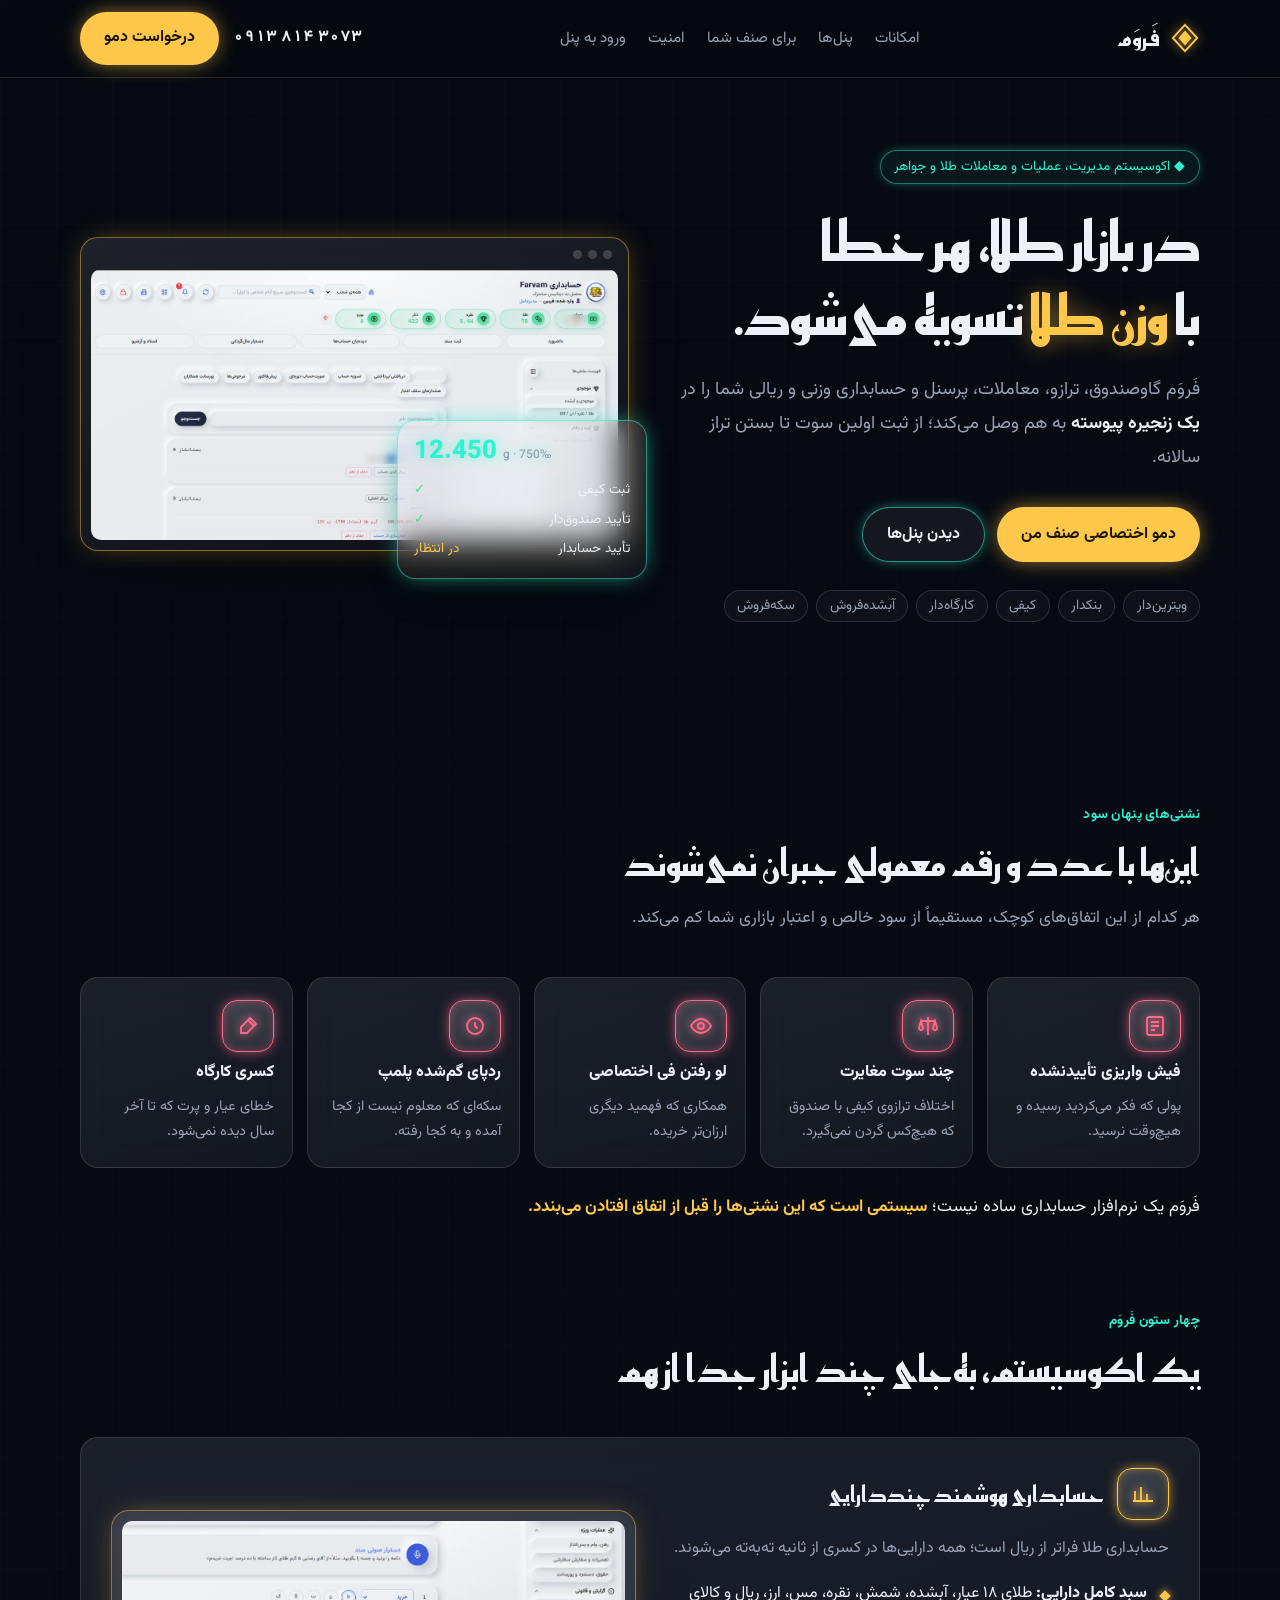
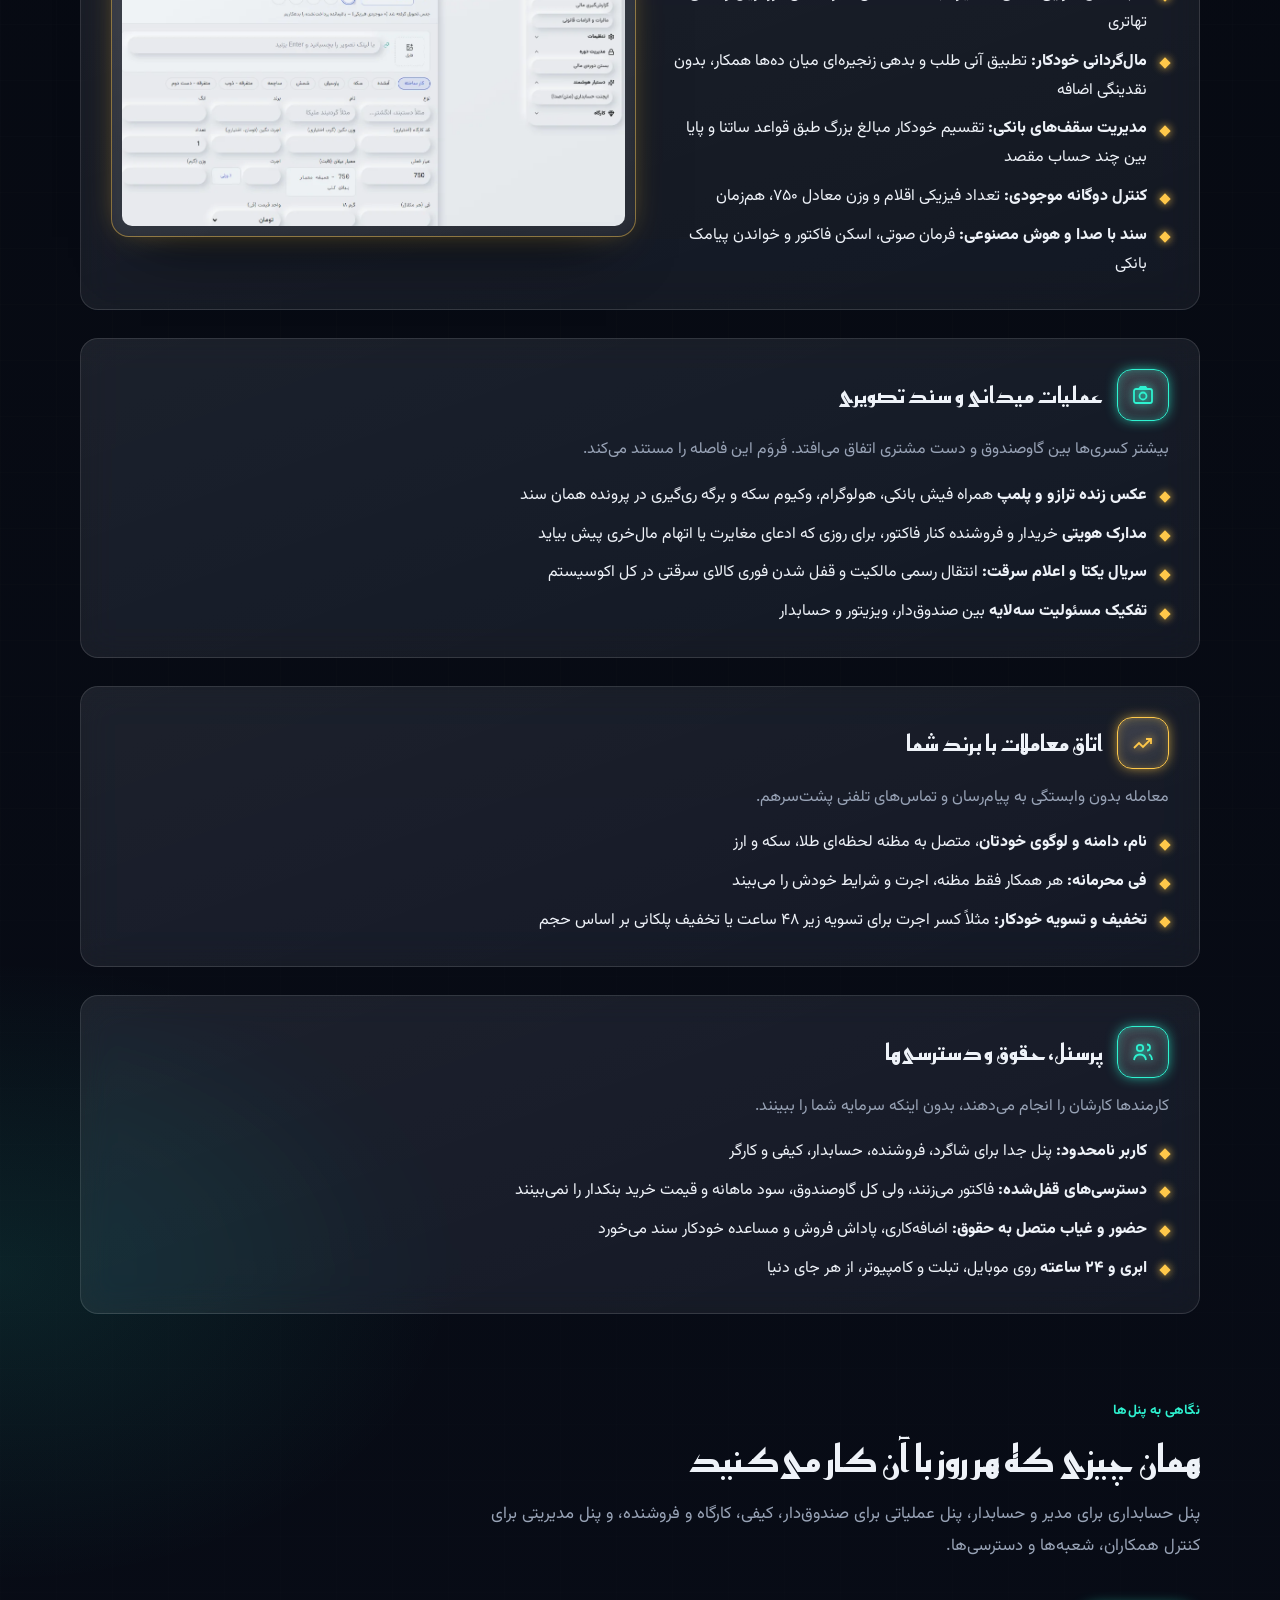
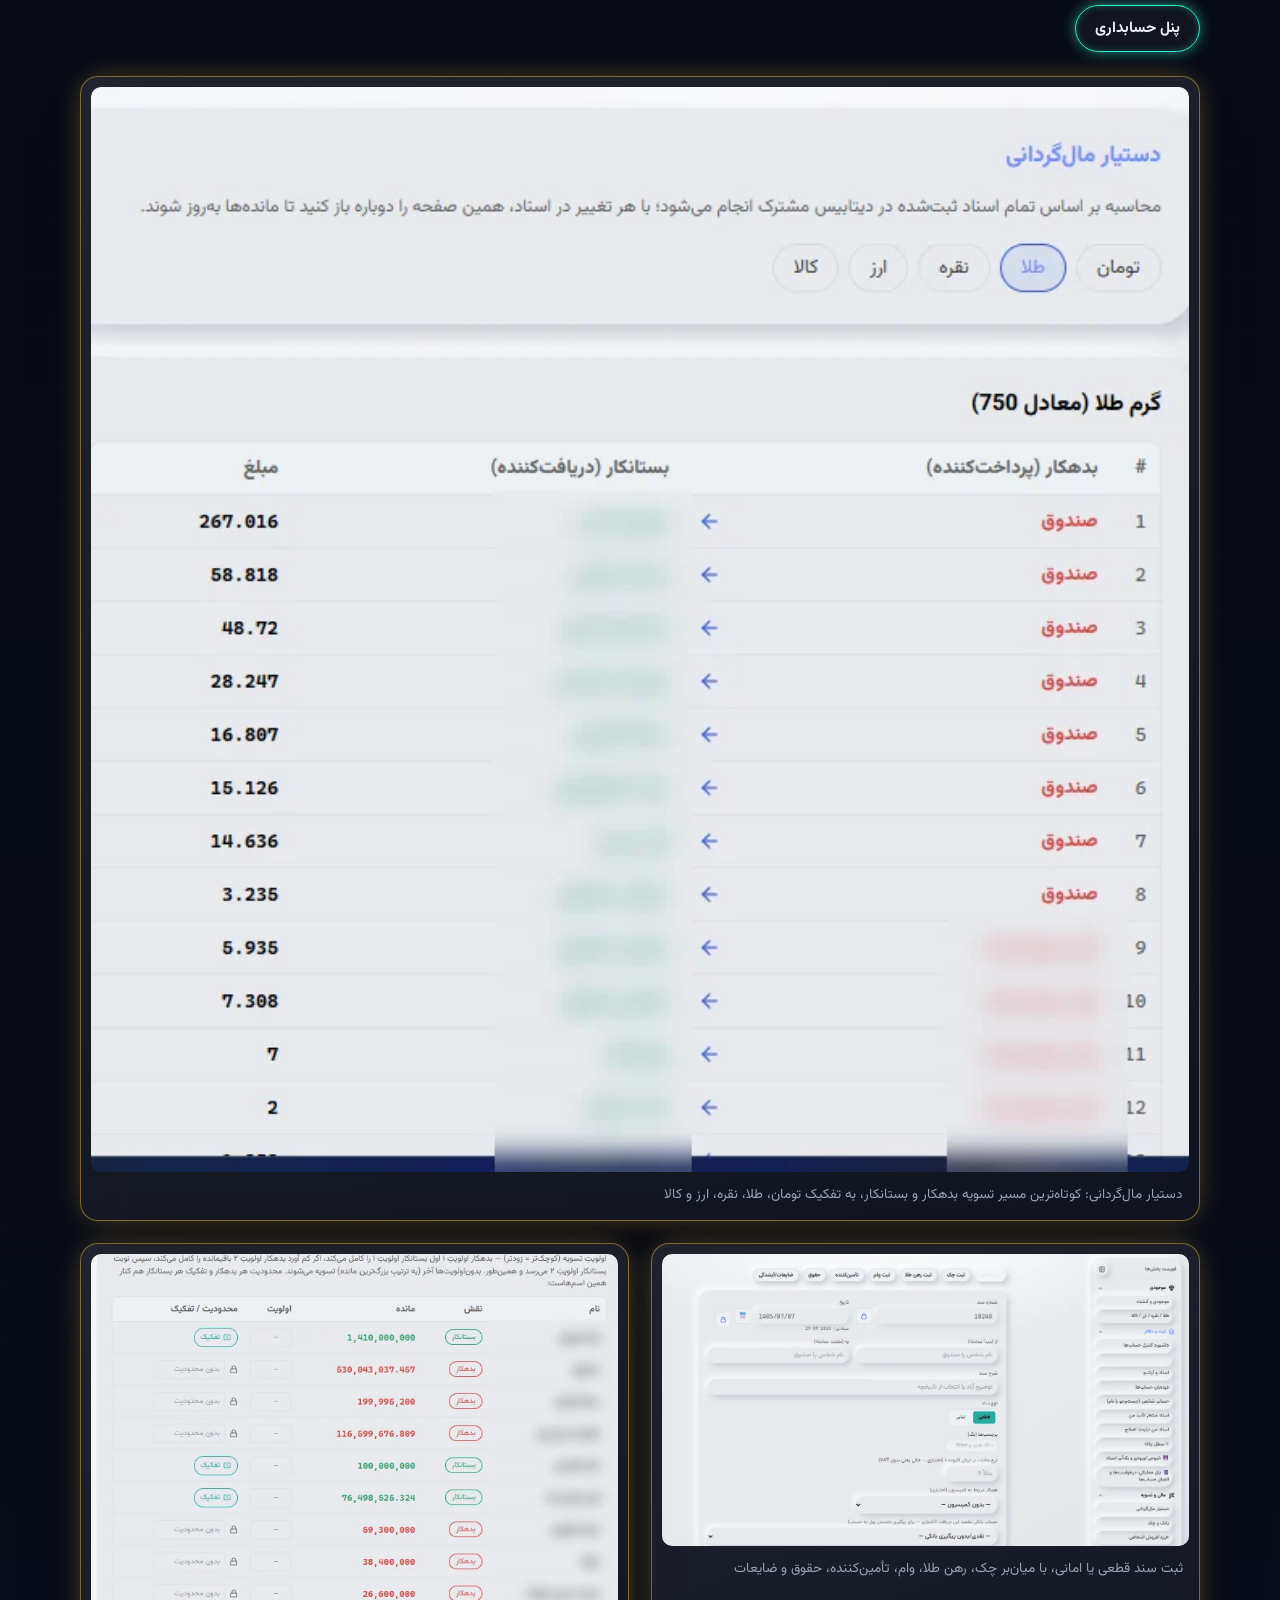
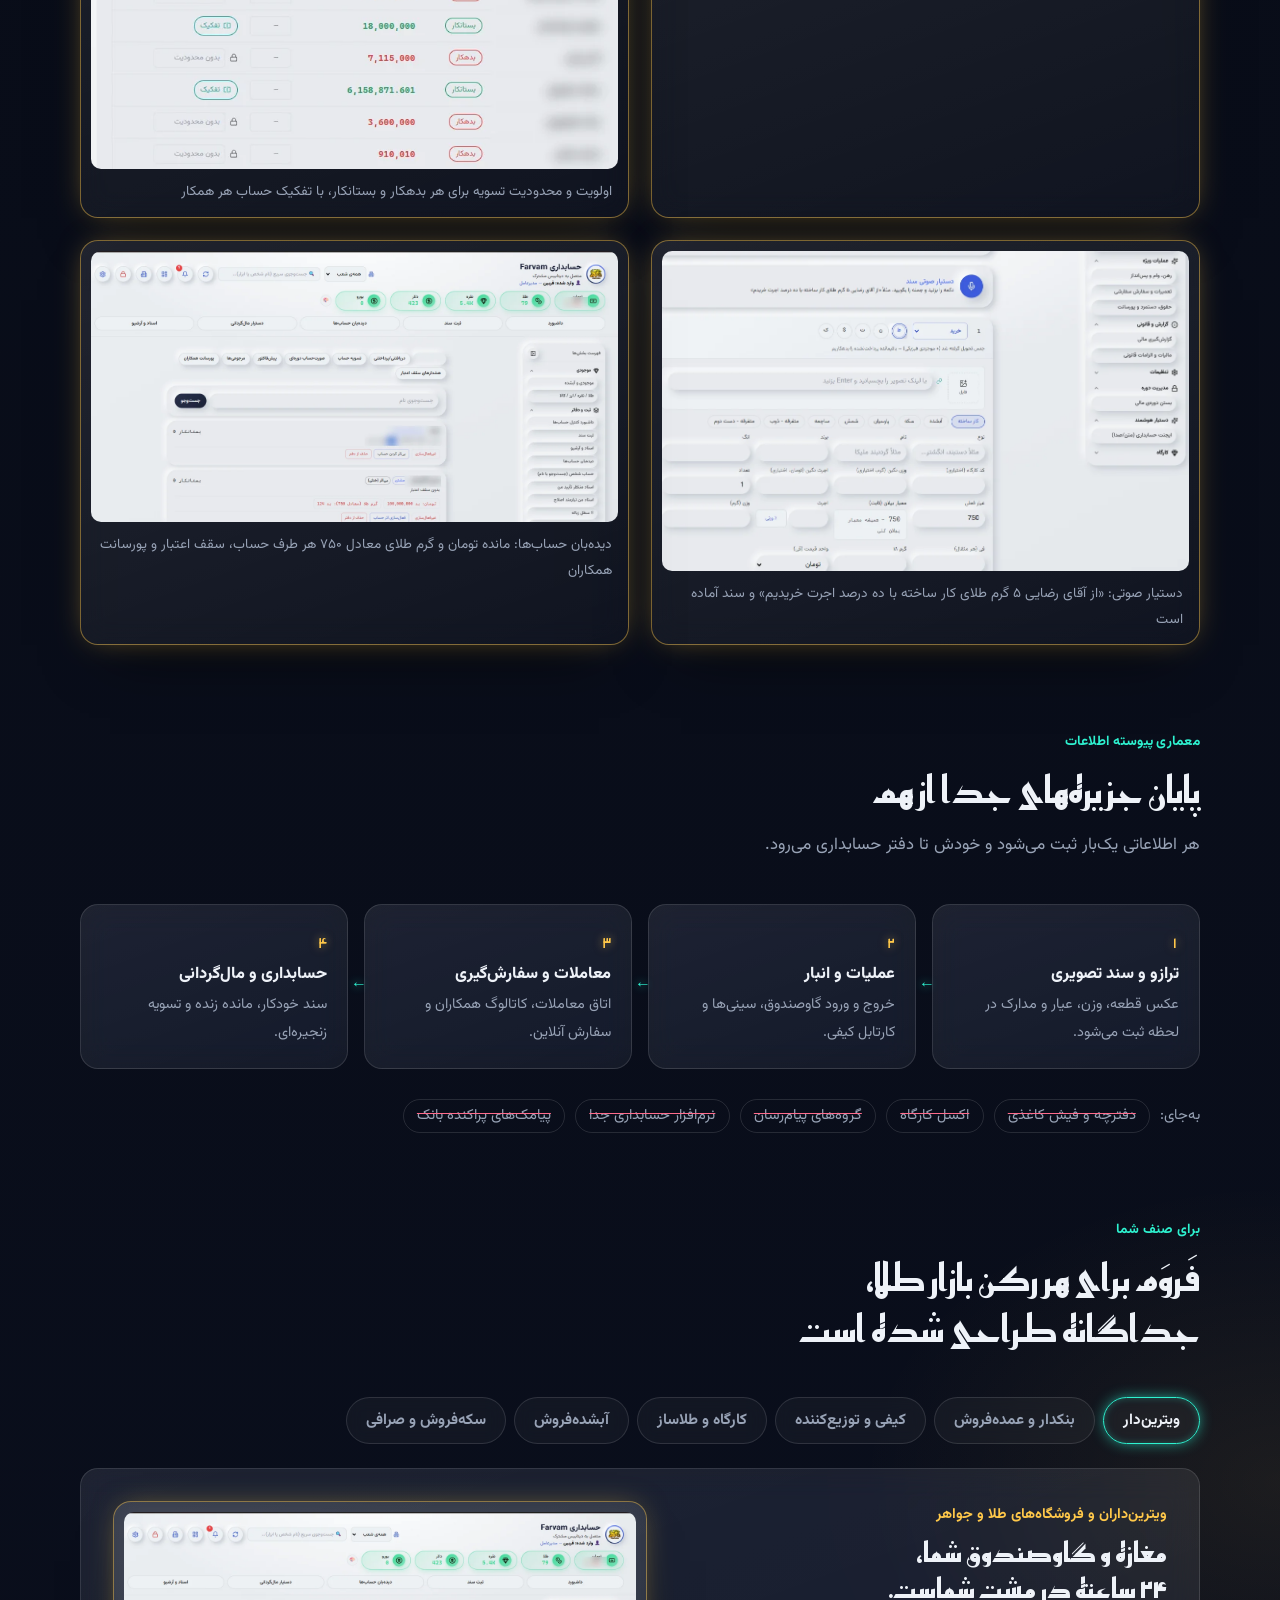
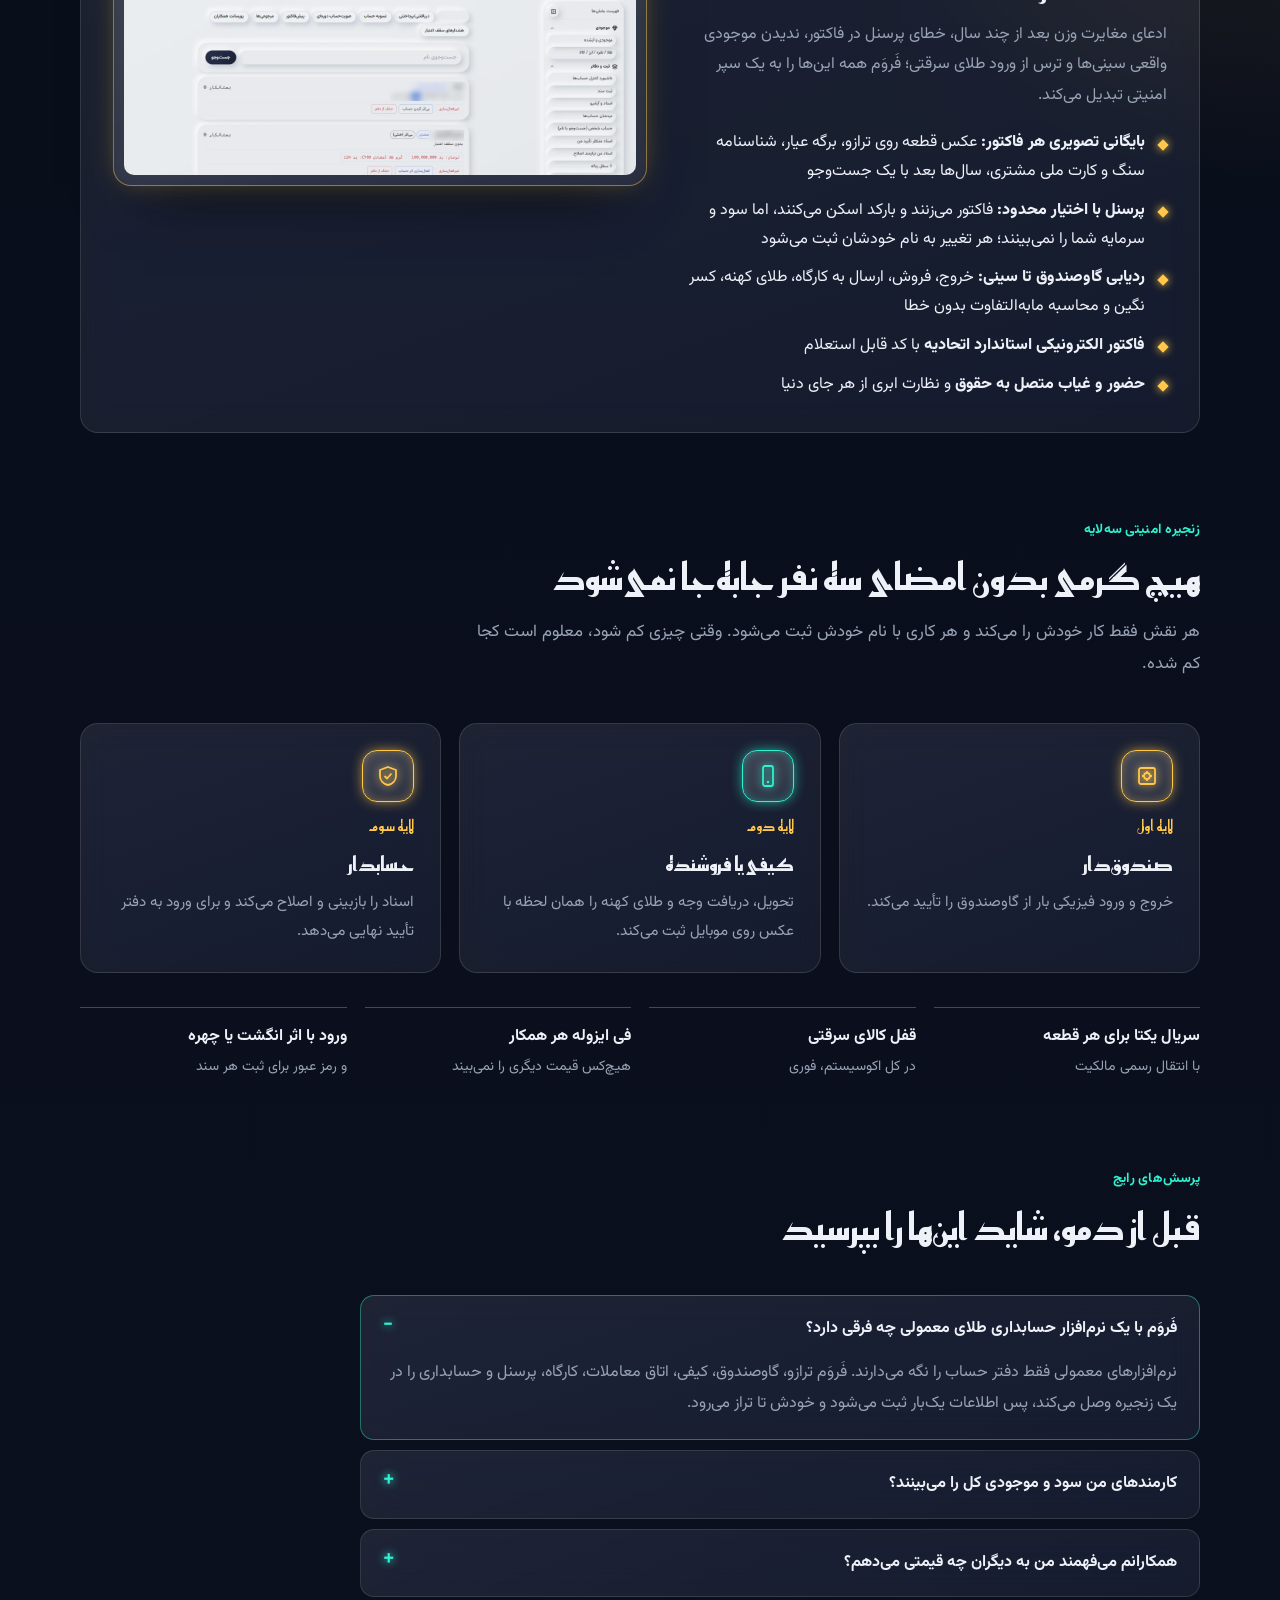
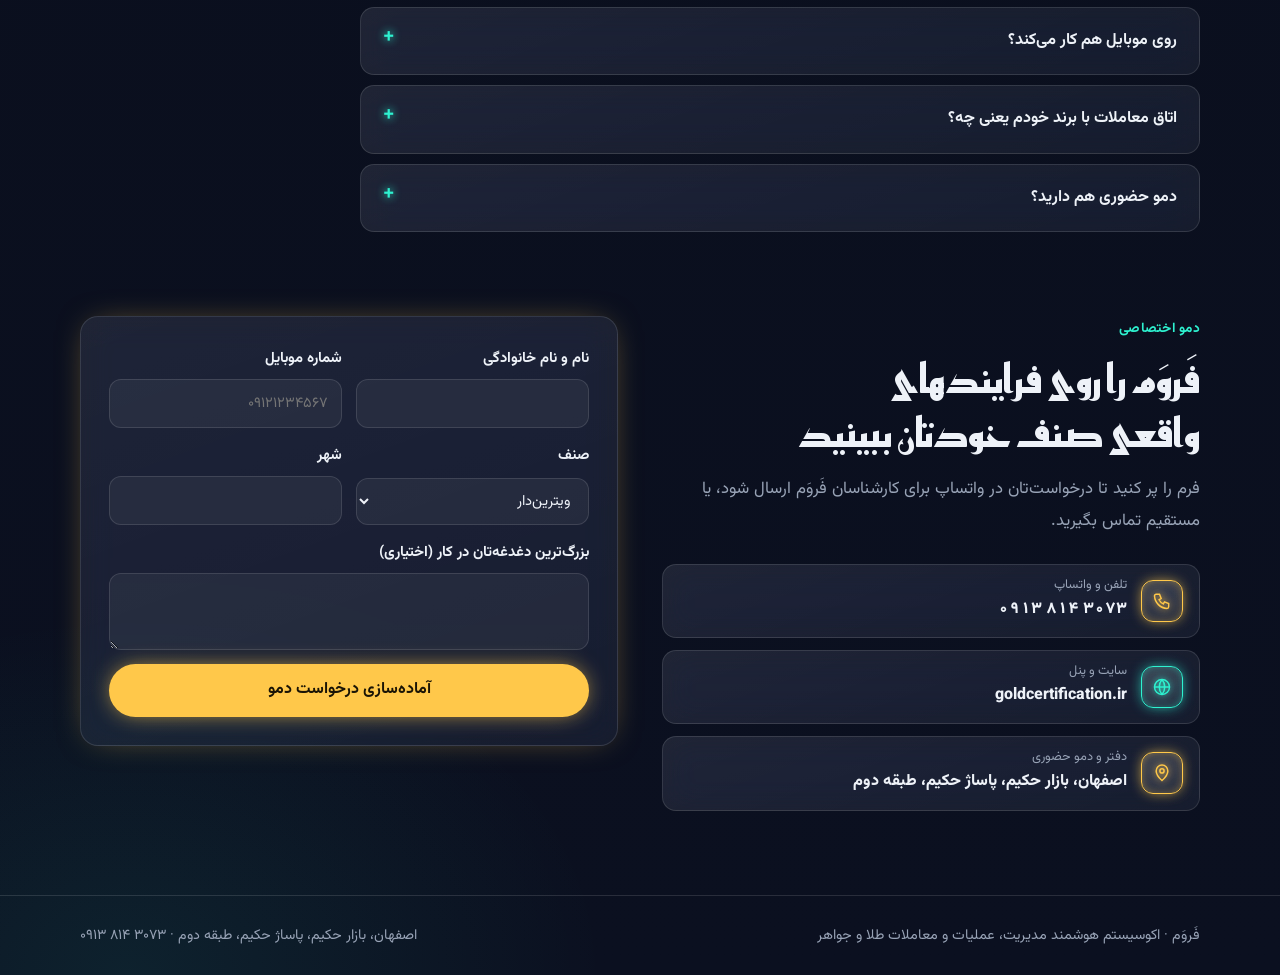
==== commit ae52ea49: "Add accounting panel screenshots to Farvam landing Five accounting screenshots with customer names, " ====
--- a/landing/index.html
+++ b/landing/index.html
@@ -89,6 +89,9 @@
 .shot .bar i{width:9px;height:9px;border-radius:50%;background:rgba(255,255,255,.18)}
 .shot img{display:block;width:100%;max-width:100%;height:auto;border-radius:10px;background:#E9ECF1}
 .shot .ph{display:none}
+.shot.empty{display:none}
+.pillar:has(.shot.empty){grid-template-columns:1fr}
+.panel:has(.shot.empty){grid-template-columns:1fr}
 .shot.empty img{display:none}
 .shot.empty .ph{display:grid;place-items:center;gap:10px;text-align:center;aspect-ratio:16/10;max-width:100%;border-radius:10px;border:1.5px dashed rgba(255,255,255,.18);background:rgba(255,255,255,.025);color:var(--muted);padding:20px;font-size:.92rem}
 .shot.empty .ph b{color:var(--text);font-size:1rem}
@@ -141,7 +144,7 @@
 .tab{font:inherit;font-weight:700;font-size:.95rem;padding:.55em 1.25em;border-radius:999px;border:1px solid var(--edge);background:rgba(255,255,255,.04);color:var(--muted);cursor:pointer;-webkit-backdrop-filter:blur(8px);backdrop-filter:blur(8px)}
 .tab[aria-selected="true"]{color:var(--text);border-color:var(--teal);box-shadow:0 0 16px -4px var(--teal),inset 0 0 12px -6px var(--teal)}
 .gallery{display:grid;grid-template-columns:repeat(2,1fr);gap:22px}
-.gallery .shot:first-child{grid-column:1/-1}
+.gallery .shot.first{grid-column:1/-1}
 .gallery>*{min-width:0}
 @media (max-width:760px){.gallery{grid-template-columns:1fr}}
 
@@ -258,9 +261,9 @@
       <ul class="chips"><li>ویترین‌دار</li><li>بنکدار</li><li>کیفی</li><li>کارگاه‌دار</li><li>آبشده‌فروش</li><li>سکه‌فروش</li></ul>
     </div>
     <div class="hero-visual rise d3">
-      <figure class="shot empty" data-img="acc-dashboard" data-label="داشبورد حسابداری">
+      <figure class="shot empty" data-img="acc-accounts" data-label="دیده‌بان حساب‌ها">
         <div class="bar"><i></i><i></i><i></i></div>
-        <img alt="داشبورد کنترل حساب‌های فَروَم با موجودی تومان، طلا، نقره، دلار و یورو">
+        <img alt="پنل حسابداری فَروَم با موجودی طلا، نقره، دلار و یورو و دیده‌بان حساب‌ها">
         <div class="ph"></div>
       </figure>
       <div class="voucher glass" aria-label="نمونه سند تصویری ترازو">
@@ -314,7 +317,7 @@
             <li><b>سند با صدا و هوش مصنوعی:</b> فرمان صوتی، اسکن فاکتور و خواندن پیامک بانکی</li>
           </ul>
         </div>
-        <figure class="shot empty" data-img="acc-kpis" data-label="شاخص‌های کلیدی داشبورد حسابداری"><img alt="کارت‌های شاخص حسابداری فَروَم: ترازنامه، جریان نقدی، تراز آزمایشی و سود و زیان"><div class="ph"></div></figure>
+        <figure class="shot empty" data-img="acc-voice" data-label="دستیار صوتی سند"><img alt="دستیار صوتی سند در فَروَم: یک جمله بگویید، سند خرید طلا ثبت می‌شود"><div class="ph"></div></figure>
       </article>
       <article class="pillar glass">
         <div class="pillar-text">
@@ -372,6 +375,11 @@
       <button class="tab" role="tab" id="g-mgmt" aria-controls="gal-mgmt" aria-selected="false">پنل مدیریتی</button>
     </div>
     <div class="gallery" id="gal-acc" role="tabpanel" aria-labelledby="g-acc">
+      <figure class="shot empty" data-img="acc-malgardani" data-label="دستیار مال‌گردانی"><img alt="دستیار مال‌گردانی فَروَم با مسیر تسویه گرم طلای معادل ۷۵۰ بین صندوق و همکاران"><div class="ph"></div><figcaption class="cap">دستیار مال‌گردانی: کوتاه‌ترین مسیر تسویه بدهکار و بستانکار، به تفکیک تومان، طلا، نقره، ارز و کالا</figcaption></figure>
+      <figure class="shot empty" data-img="acc-voucher" data-label="ثبت سند"><img alt="فرم ثبت سند فَروَم با سند قطعی و امانی، چک، رهن طلا، وام و حقوق"><div class="ph"></div><figcaption class="cap">ثبت سند قطعی یا امانی، با میان‌بر چک، رهن طلا، وام، تأمین‌کننده، حقوق و ضایعات</figcaption></figure>
+      <figure class="shot empty" data-img="acc-priority" data-label="اولویت تسویه"><img alt="تعیین اولویت و محدودیت تسویه برای هر بدهکار و بستانکار"><div class="ph"></div><figcaption class="cap">اولویت و محدودیت تسویه برای هر بدهکار و بستانکار، با تفکیک حساب هر همکار</figcaption></figure>
+      <figure class="shot empty" data-img="acc-voice" data-label="دستیار صوتی سند"><img alt="دستیار صوتی سند و ثبت کالای خرید با عیار، اجرت و وزن نگین"><div class="ph"></div><figcaption class="cap">دستیار صوتی: «از آقای رضایی ۵ گرم طلای کار ساخته با ده درصد اجرت خریدیم» و سند آماده است</figcaption></figure>
+      <figure class="shot empty" data-img="acc-accounts" data-label="دیده‌بان حساب‌ها"><img alt="دیده‌بان حساب‌ها با مانده وزنی و ریالی هر طرف حساب"><div class="ph"></div><figcaption class="cap">دیده‌بان حساب‌ها: مانده تومان و گرم طلای معادل ۷۵۰ هر طرف حساب، سقف اعتبار و پورسانت همکاران</figcaption></figure>
       <figure class="shot empty" data-img="acc-cash-trend" data-label="روند موجودی صندوق"><img alt="نمودار روند موجودی صندوق به تفکیک طلا، نقره، ارز، کالا و تومان"><div class="ph"></div><figcaption class="cap">روند موجودی صندوق به تفکیک طلا، نقره، ارز، کالا و تومان، با سندهای سازنده هر نقطه</figcaption></figure>
       <figure class="shot empty" data-img="acc-inventory" data-label="موجودی و آبشده"><img alt="موجودی طلا به تفکیک کار ساخته، آبشده، سکه و متفرقه با معادل ۷۵۰"><div class="ph"></div><figcaption class="cap">موجودی طلا به تفکیک کار ساخته، آبشده، سکه و متفرقه، با برایند معادل ۷۵۰</figcaption></figure>
       <figure class="shot empty" data-img="acc-search" data-label="جست‌وجوی پیشرفته اسناد"><img alt="جست‌وجوی پیشرفته اسناد با فیلتر تاریخ، ساعت، طرف حساب، وزن و مبلغ"><div class="ph"></div><figcaption class="cap">جست‌وجوی اسناد با تاریخ، ساعت، طرف حساب، واردکننده، وزن و مبلغ</figcaption></figure>
@@ -520,13 +528,13 @@
 var WHATSAPP = "989138143073";
 
 var ROLES = {
-  vitrin:{img:"acc-inventory",role:"ویترین‌داران و فروشگاه‌های طلا و جواهر",title:"مغازه و گاوصندوق شما، ۲۴ ساعته در مشت شماست.",intro:"ادعای مغایرت وزن بعد از چند سال، خطای پرسنل در فاکتور، ندیدن موجودی واقعی سینی‌ها و ترس از ورود طلای سرقتی؛ فَروَم همه این‌ها را به یک سپر امنیتی تبدیل می‌کند.",list:[
+  vitrin:{img:"acc-accounts",role:"ویترین‌داران و فروشگاه‌های طلا و جواهر",title:"مغازه و گاوصندوق شما، ۲۴ ساعته در مشت شماست.",intro:"ادعای مغایرت وزن بعد از چند سال، خطای پرسنل در فاکتور، ندیدن موجودی واقعی سینی‌ها و ترس از ورود طلای سرقتی؛ فَروَم همه این‌ها را به یک سپر امنیتی تبدیل می‌کند.",list:[
     ["بایگانی تصویری هر فاکتور:","عکس قطعه روی ترازو، برگه عیار، شناسنامه سنگ و کارت ملی مشتری، سال‌ها بعد با یک جست‌وجو"],
     ["پرسنل با اختیار محدود:","فاکتور می‌زنند و بارکد اسکن می‌کنند، اما سود و سرمایه شما را نمی‌بینند؛ هر تغییر به نام خودشان ثبت می‌شود"],
     ["ردیابی گاوصندوق تا سینی:","خروج، فروش، ارسال به کارگاه، طلای کهنه، کسر نگین و محاسبه مابه‌التفاوت بدون خطا"],
     ["فاکتور الکترونیکی استاندارد اتحادیه","با کد قابل استعلام"],
     ["حضور و غیاب متصل به حقوق","و نظارت ابری از هر جای دنیا"]]},
-  bonak:{img:"trade-room",role:"بنکداران و عمده‌فروشان",title:"فی شما محرمانه می‌ماند، شبکه همکاران خودکار می‌چرخد.",intro:"صدها قلم کالا، ده‌ها کارگاه، صدها همکار با شرایط اختصاصی و حجم سنگین تسویه‌های وزنی، ارزی و ریالی؛ فَروَم بنکداری شما را به سفارش‌گیری زنده و موتور تسویه خودکار تبدیل می‌کند.",list:[
+  bonak:{img:"acc-malgardani",role:"بنکداران و عمده‌فروشان",title:"فی شما محرمانه می‌ماند، شبکه همکاران خودکار می‌چرخد.",intro:"صدها قلم کالا، ده‌ها کارگاه، صدها همکار با شرایط اختصاصی و حجم سنگین تسویه‌های وزنی، ارزی و ریالی؛ فَروَم بنکداری شما را به سفارش‌گیری زنده و موتور تسویه خودکار تبدیل می‌کند.",list:[
     ["دژ امنیتی فی:","یک‌بار عکس بگیرید؛ هر همکار فقط قیمت، اجرت و شرایط خودش را می‌بیند"],
     ["سقف و کف سفارش","گرمی یا ریالی، بر اساس اعتبار هر مشتری"],
     ["موتور تخفیف:","کسر اجرت برای تسویه زیر ۴۸ ساعت یا کاهش پله‌ای قیمت با حجم خرید ماهانه، خودکار"],
@@ -544,23 +552,39 @@
     ["بیلان کسری پرسنل:","کسری مجاز، کسری واقعی، ضایعات قابل بازیافت و خطای پرسنل، جدا از هم"],
     ["چرخه خاک و قالکاری:","از براده تا شمش بازیافتی با سند خودکار تطبیق"],
     ["هزینه تمام‌شده و فاکتور بنکدار","با تفکیک وزن خالص، اجرت و ارزش سنگ"]]},
-  abshode:{img:"acc-cash-trend",role:"آبشده‌فروشان و معامله‌گران",title:"پوزیشن‌های باز زیر نظر، ثانیه به ثانیه.",intro:"معاملات آبشده سرعت بالا، رصد دقیق نوسانات و مدیریت پیچیده مالی و بانکی می‌خواهد.",list:[
+  abshode:{img:"acc-priority",role:"آبشده‌فروشان و معامله‌گران",title:"پوزیشن‌های باز زیر نظر، ثانیه به ثانیه.",intro:"معاملات آبشده سرعت بالا، رصد دقیق نوسانات و مدیریت پیچیده مالی و بانکی می‌خواهد.",list:[
     ["اتاق معاملات با برند شما:","مظنه، ضریب سود و تخفیف جدا برای هر همکار؛ معامله تأییدشده مستقیم سند می‌شود"],
     ["هشدار پوزیشن باز:","نمایش زنده طلا، نقره، مس، ارز و ریال و هشدار ناترازی"],
     ["کارت یکتای آبشده:","شماره انگ، ری‌گیری، عکس ترازو، وزن ناخالص و معادل ۷۵۰ با تاریخچه کامل"],
     ["تسویه‌های بزرگ بانکی:","تقسیم خودکار مبالغ طبق سقف‌های ساتنا و پایا بین چند حساب مقصد"],
     ["تسویه متقاطع","بین طلا، نقره، مس، کالا، ریال و ارز"]]},
-  sekke:{img:"acc-search",role:"سکه‌فروشان و صرافی‌های طلا",title:"سرعت معامله، همراه با زنجیره اصالت هر سکه.",intro:"در تجارت مسکوکات، اصالت و ردیابی مالکیت به اندازه سرعت اهمیت دارد.",list:[
+  sekke:{img:"acc-voucher",role:"سکه‌فروشان و صرافی‌های طلا",title:"سرعت معامله، همراه با زنجیره اصالت هر سکه.",intro:"در تجارت مسکوکات، اصالت و ردیابی مالکیت به اندازه سرعت اهمیت دارد.",list:[
     ["بایگانی تصویری پلمپ:","هولوگرام، سریال و وکیوم در لحظه ورود و خروج، کنار مدارک هویتی"],
     ["زنجیره تأمین:","مسیر کامل خرید تا واگذاری هر سکه برای روزی که ادعایی پیش بیاید"],
     ["اتاق معاملات مسکوکات","با حاشیه سود و مظنه جدا برای هر همکار"],
     ["موجودی دوگانه:","تعداد فیزیکی سکه و ارزش وزنی و ریالی معادل، با هشدار پوزیشن باز"],
     ["تسویه ترکیبی:","سکه با آبشده، نقره، ارز و ریال با محاسبه دقیق مابه‌التفاوت"]]}
 };
-var LABELS = {"acc-dashboard":"داشبورد حسابداری","acc-kpis":"شاخص‌های داشبورد","acc-cash-trend":"روند موجودی صندوق","acc-inventory":"موجودی و آبشده","acc-search":"جست‌وجوی اسناد","ops-home":"صفحه اصلی پنل عملیاتی","ops-cashflow":"گردش صندوق","ops-workshop":"کارت کارگاه","ops-myaccount":"حساب من","trade-room":"اتاق معاملات","mgmt-access":"سطح دسترسی هر همکار","mgmt-branches":"شعبه‌ها و نیروها","mgmt-alerts":"اخطار و اعلان همکاران","mgmt-forms":"فرم درخواست همکاری"};
+var LABELS = {"acc-accounts":"دیده‌بان حساب‌ها","acc-voucher":"ثبت سند","acc-voice":"دستیار صوتی سند","acc-malgardani":"دستیار مال‌گردانی","acc-priority":"اولویت تسویه","acc-dashboard":"داشبورد حسابداری","acc-kpis":"شاخص‌های داشبورد","acc-cash-trend":"روند موجودی صندوق","acc-inventory":"موجودی و آبشده","acc-search":"جست‌وجوی اسناد","ops-home":"صفحه اصلی پنل عملیاتی","ops-cashflow":"گردش صندوق","ops-workshop":"کارت کارگاه","ops-myaccount":"حساب من","trade-room":"اتاق معاملات","mgmt-access":"سطح دسترسی هر همکار","mgmt-branches":"شعبه‌ها و نیروها","mgmt-alerts":"اخطار و اعلان همکاران","mgmt-forms":"فرم درخواست همکاری"};
 
 (function(){
   function esc(s){return String(s).replace(/[&<>"]/g,function(c){return{"&":"&amp;","<":"&lt;",">":"&gt;",'"':"&quot;"}[c]})}
+
+  /* gallery tabs only show panels that have at least one image */
+  var gtabs=[document.getElementById("g-acc"),document.getElementById("g-ops"),document.getElementById("g-mgmt")];
+  var gsec=document.getElementById("panels");
+  function refresh(){
+    var any=false, sel=null;
+    gtabs.forEach(function(t){
+      var pan=document.getElementById(t.getAttribute("aria-controls"));
+      var shots=[].slice.call(pan.querySelectorAll(".shot:not(.empty)"));
+      shots.forEach(function(f,i){f.classList.toggle("first",i===0)});
+      t.hidden=!shots.length; if(shots.length)any=true;
+      if(t.getAttribute("aria-selected")==="true"&&!t.hidden)sel=t;
+    });
+    gsec.hidden=!any;
+    if(!sel){var v=gtabs.filter(function(t){return!t.hidden})[0];if(v)v.click()}
+  }
 
   /* image slots */
   function bindShot(fig){
@@ -568,8 +592,8 @@
     var label=fig.dataset.label||LABELS[key]||key;
     ph.innerHTML='<span class="neon t"><svg viewBox="0 0 24 24" fill="none" stroke="currentColor" stroke-width="1.8"><rect x="3" y="4" width="18" height="16" rx="2"/><circle cx="9" cy="10" r="2"/><path d="M21 16l-5-5-9 9"/></svg></span><b>تصویر: '+esc(label)+'</b><code>'+esc(IMG_DIR+key+IMG_EXT)+'</code>';
     fig.classList.add("empty");
-    img.onload=function(){fig.classList.remove("empty")};
-    img.onerror=function(){fig.classList.add("empty")};
+    img.onload=function(){fig.classList.remove("empty");refresh()};
+    img.onerror=function(){fig.classList.add("empty");refresh()};
     img.src=IMG_DIR+key+IMG_EXT;
   }
   [].forEach.call(document.querySelectorAll(".shot[data-img]"),function(f){if(f.id!=="role-shot")bindShot(f)});
@@ -585,7 +609,6 @@
   }
 
   /* gallery */
-  var gtabs=[document.getElementById("g-acc"),document.getElementById("g-ops"),document.getElementById("g-mgmt")];
   tabs(gtabs,function(t){gtabs.forEach(function(x){document.getElementById(x.getAttribute("aria-controls")).hidden=x!==t})});
 
   /* roles */
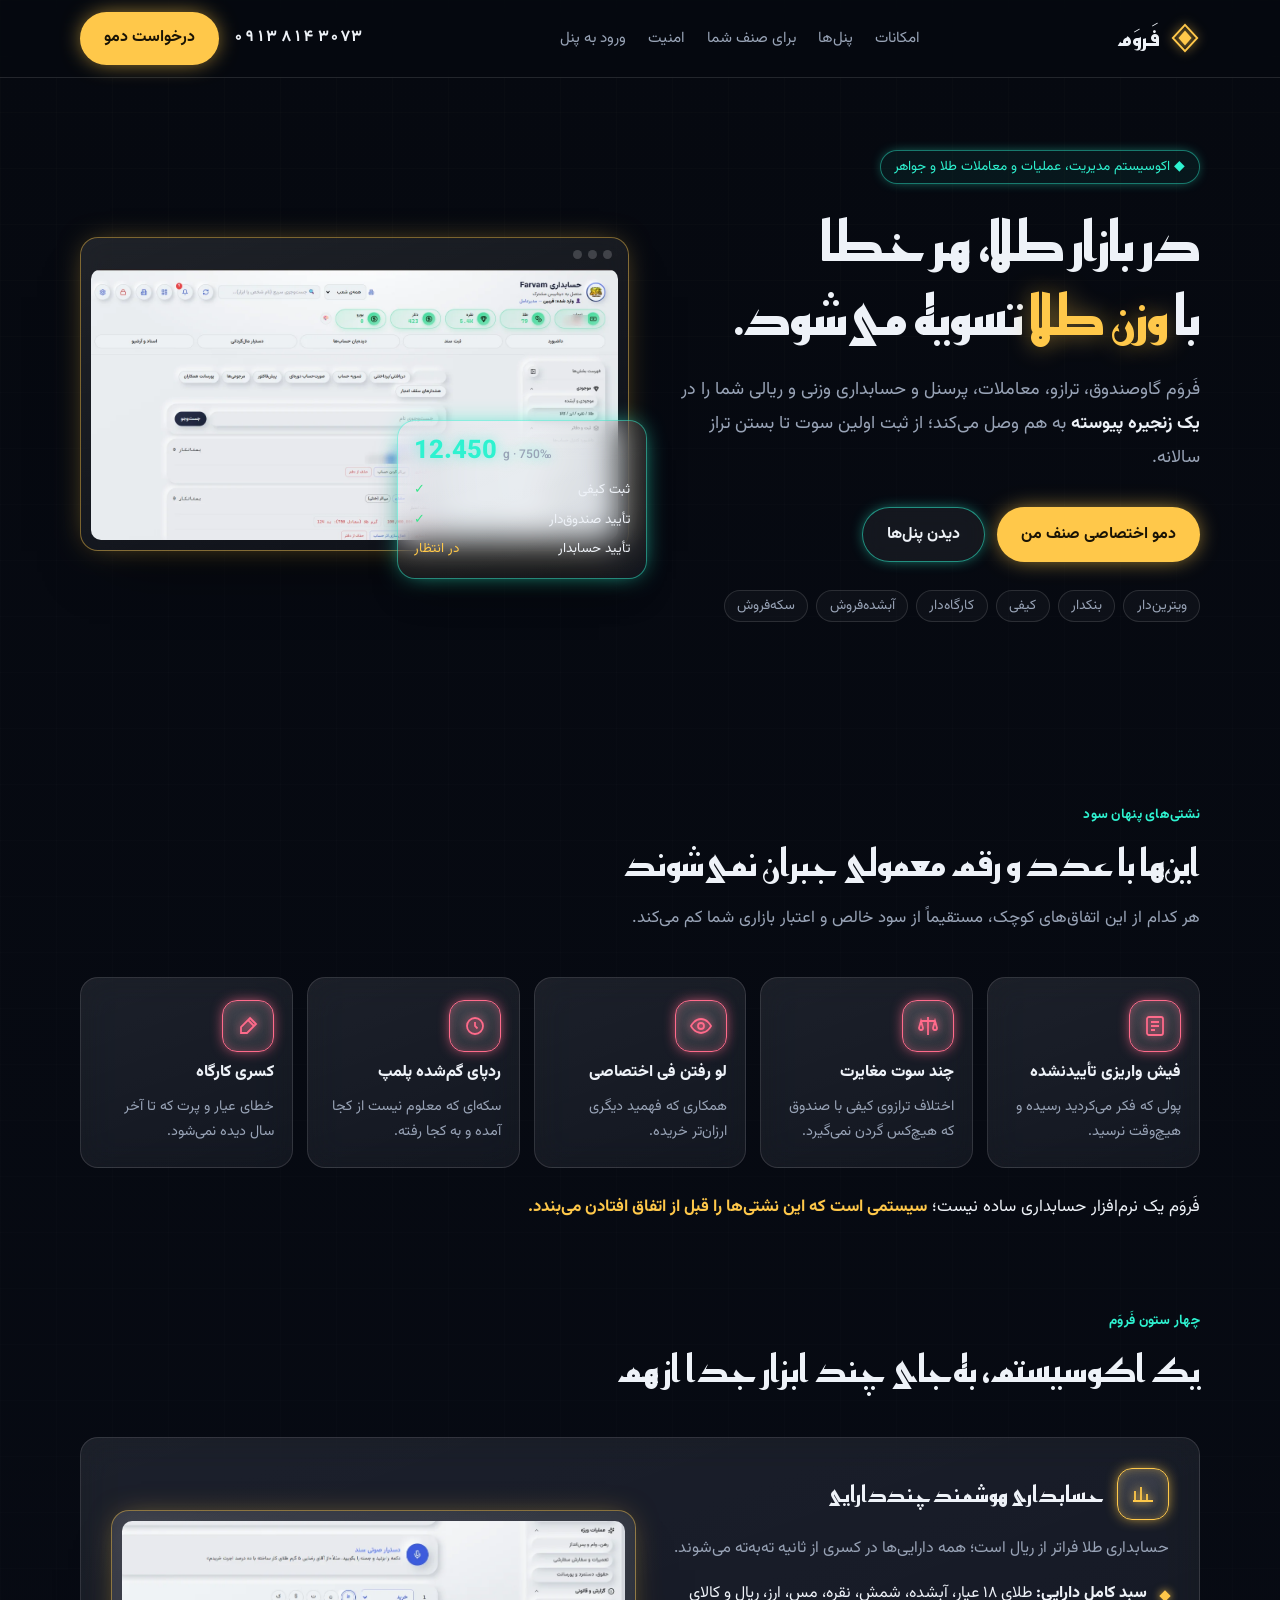
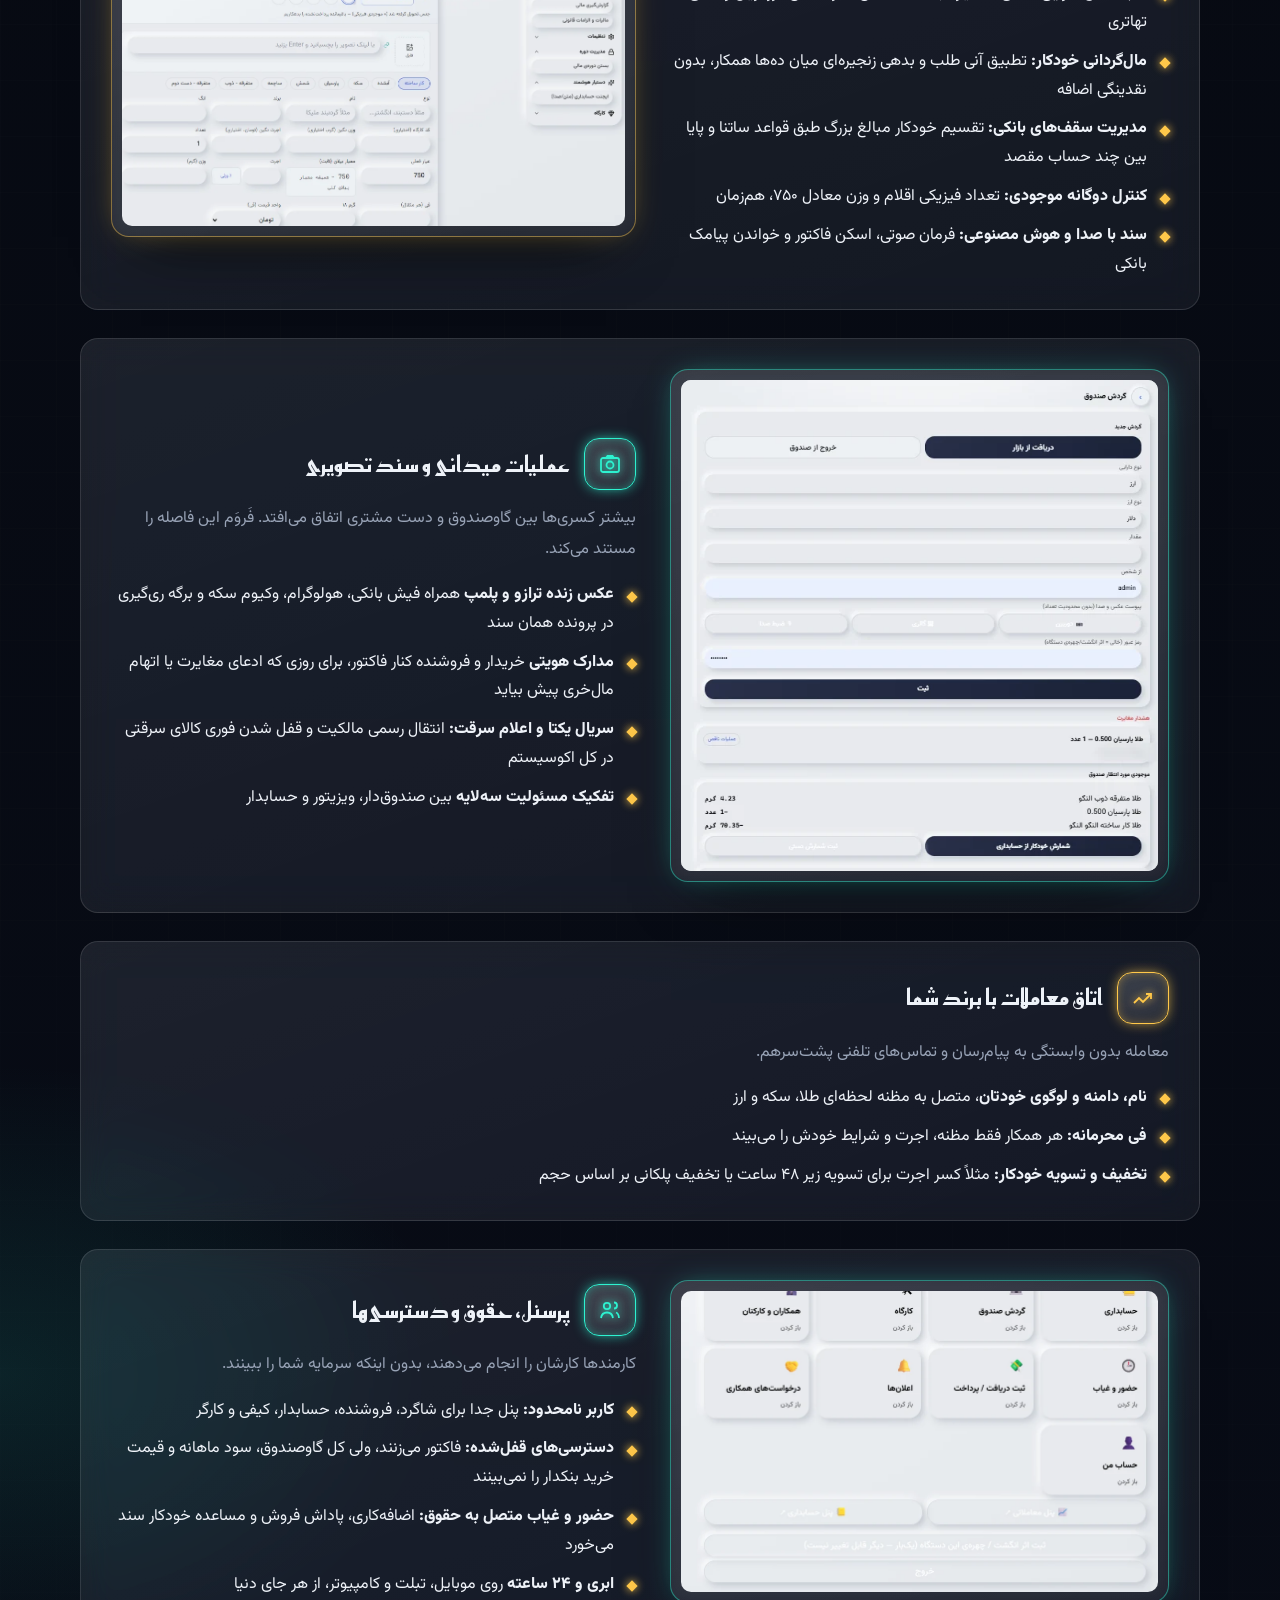
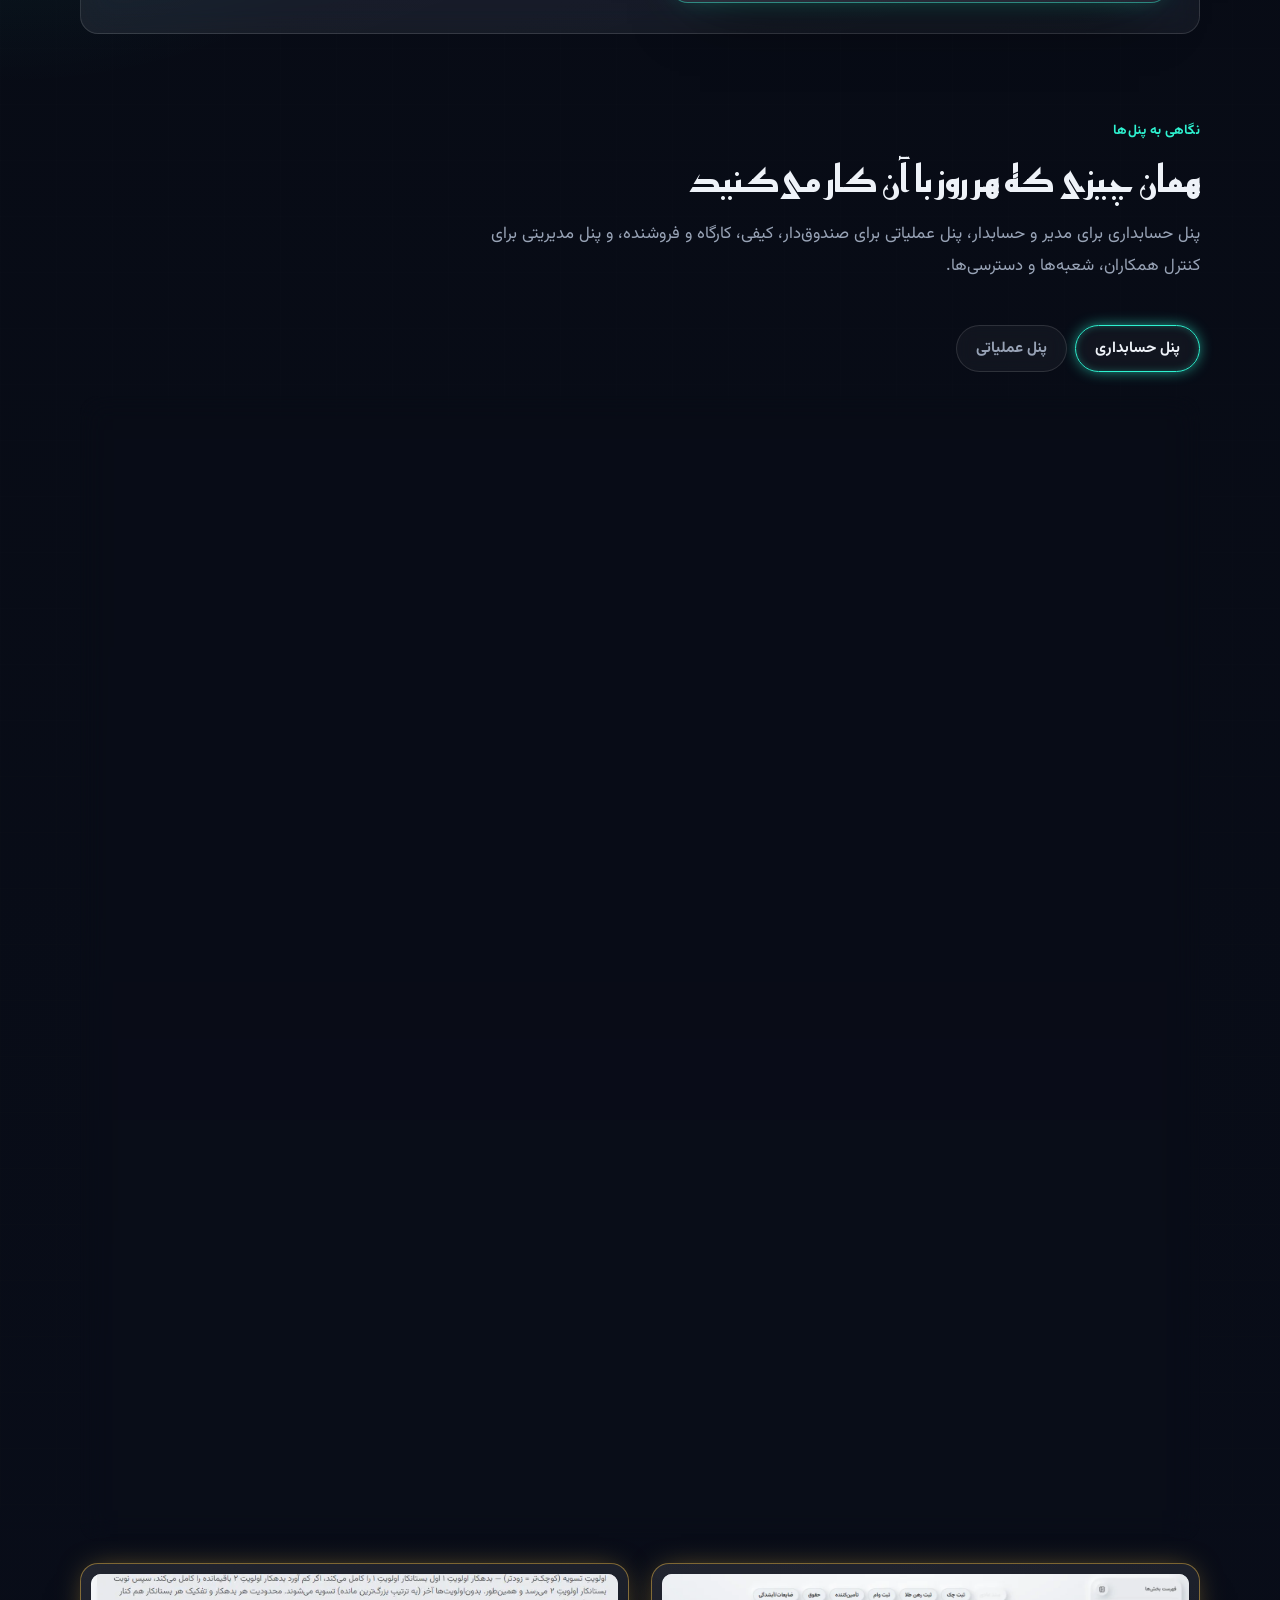
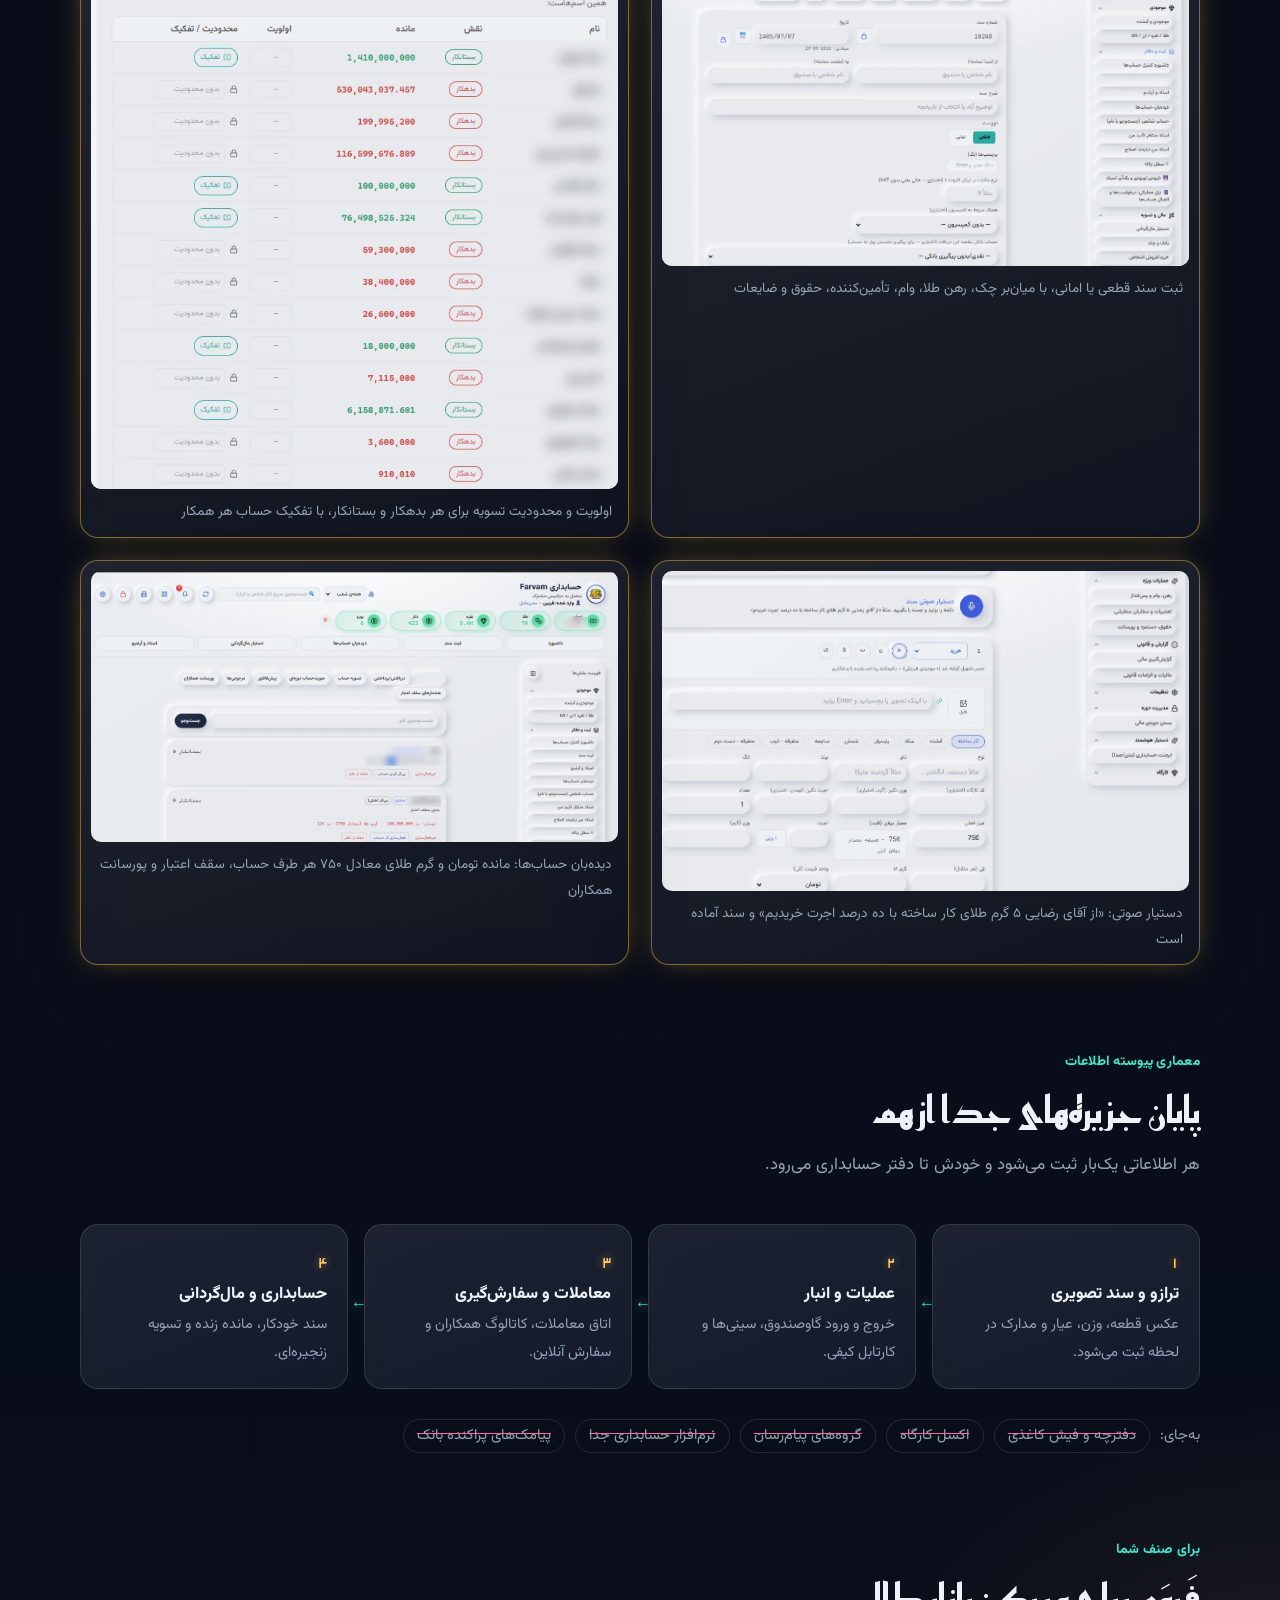
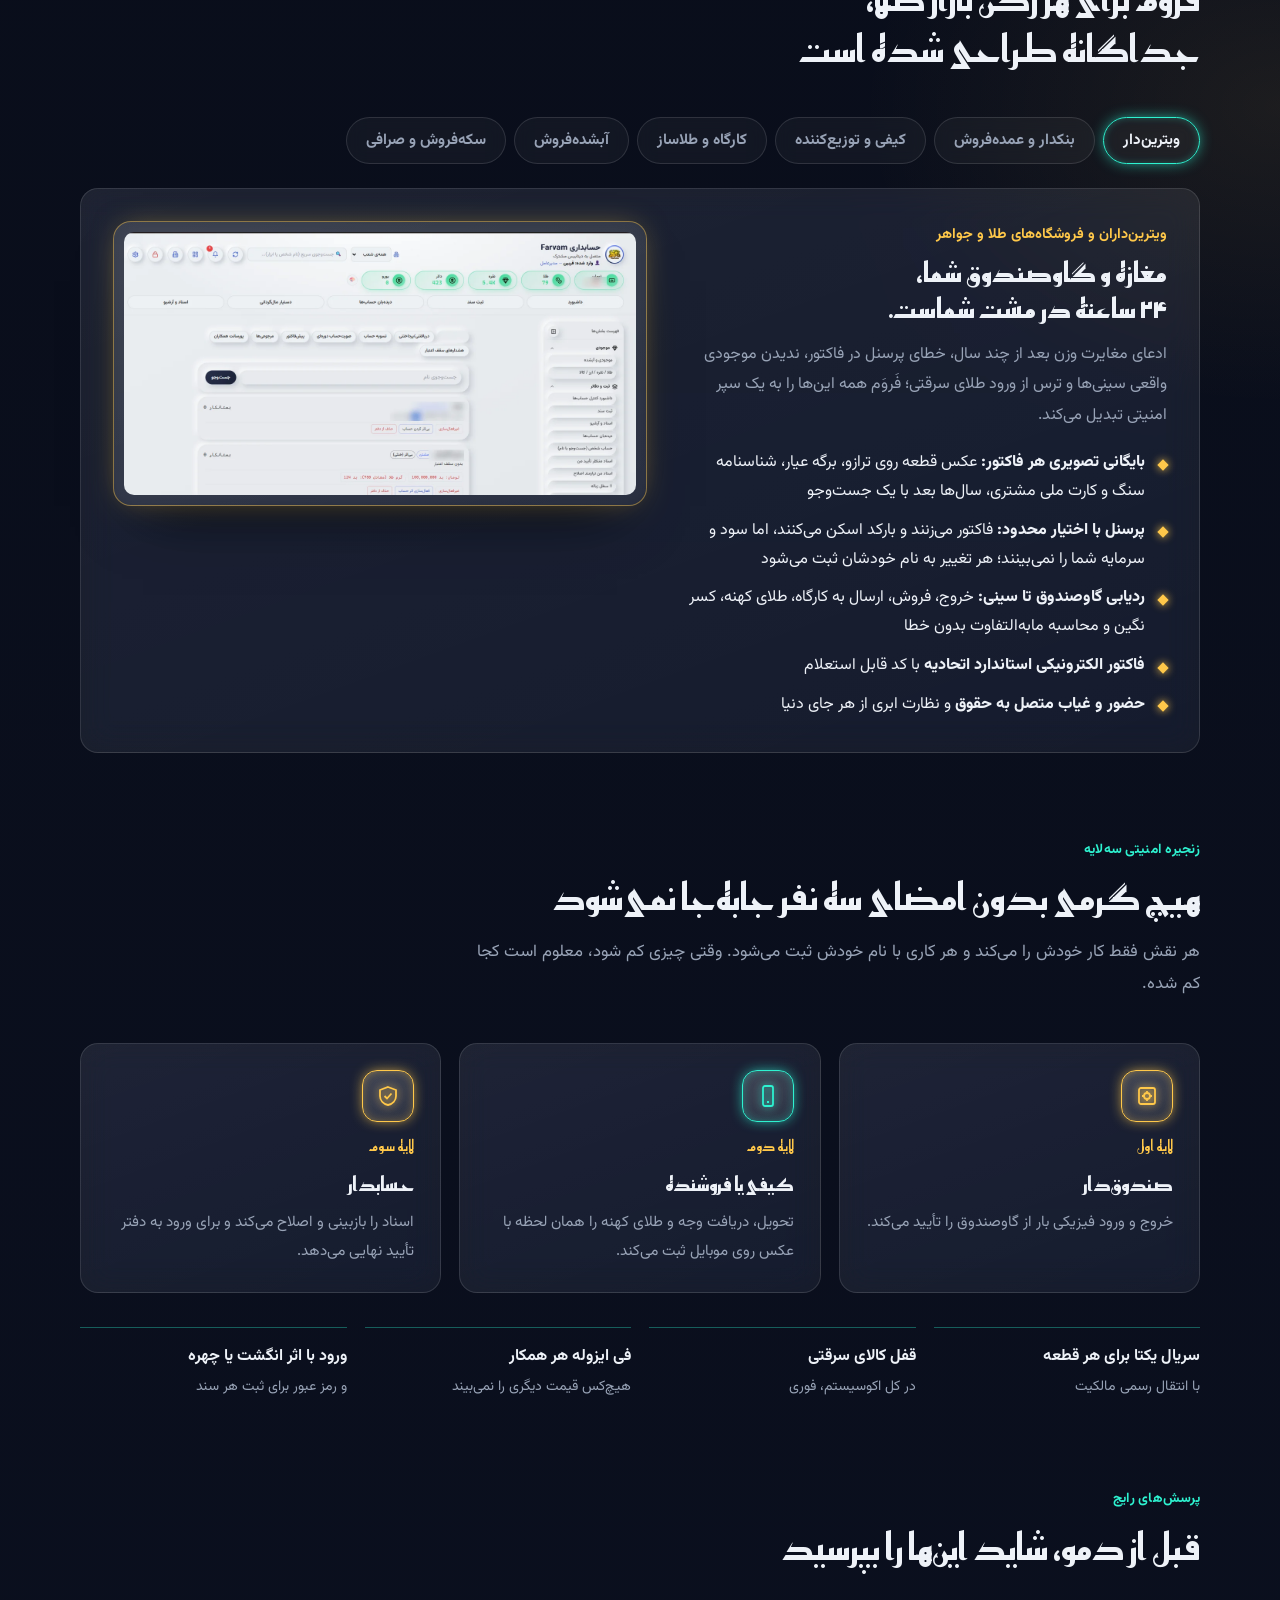
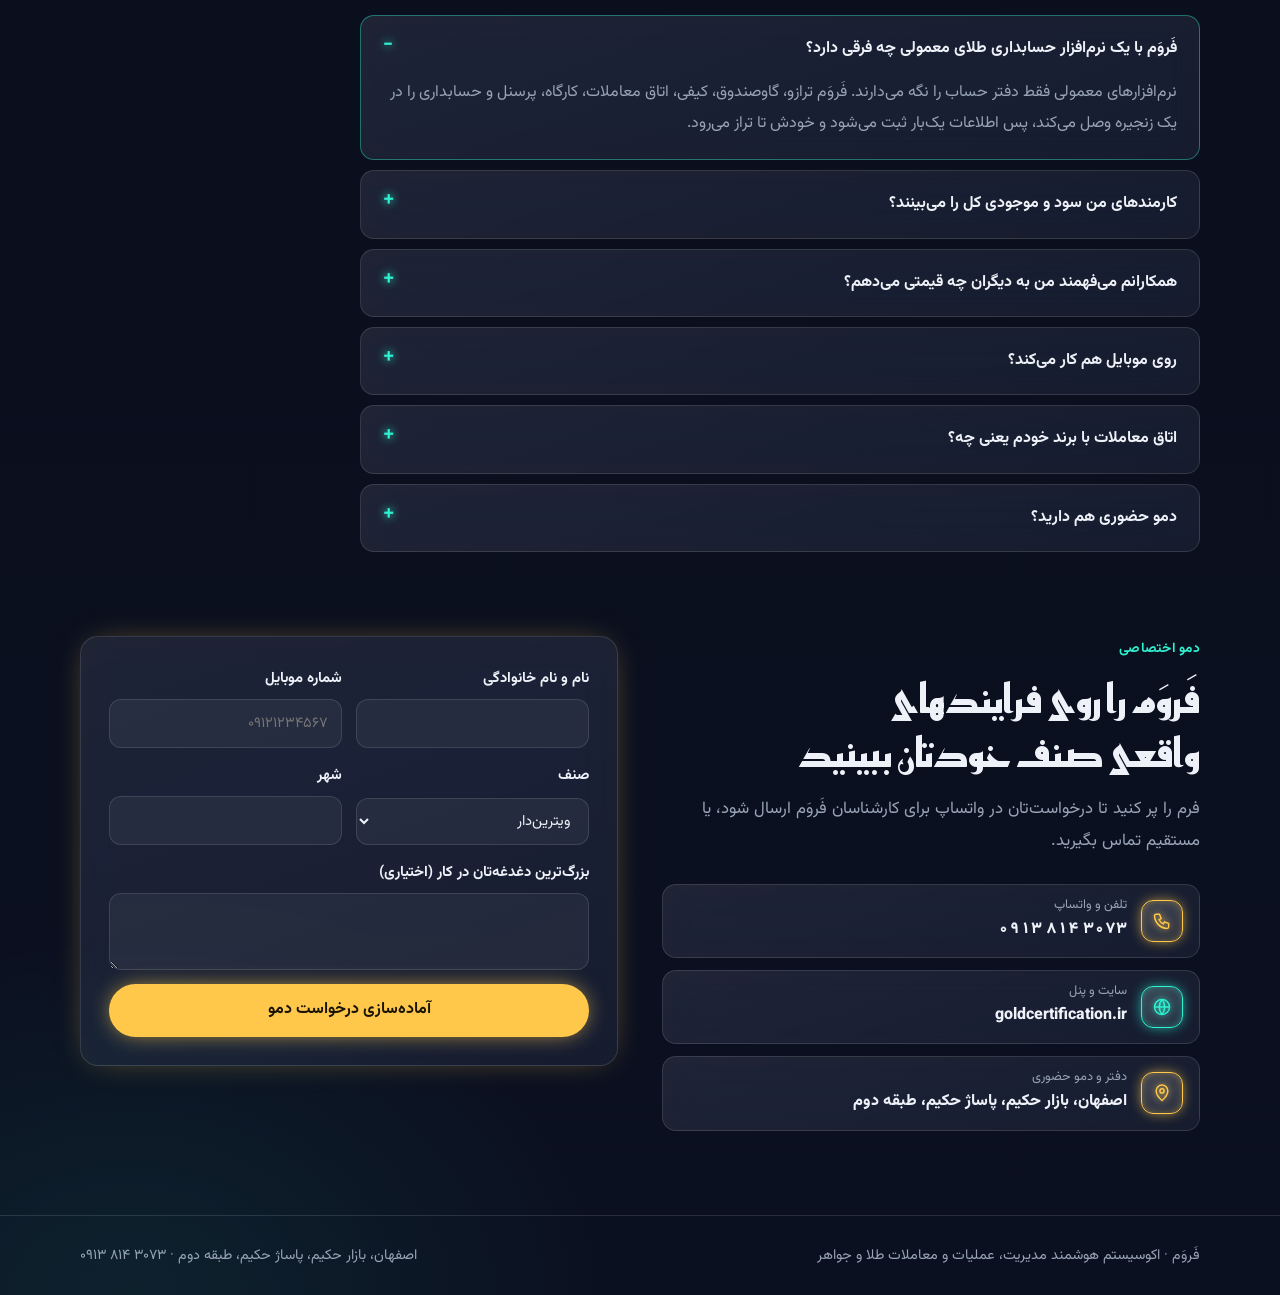
==== commit a62bfe1e: "Show operations home screen beside the staff pillar Co-Authored-By: Claude Opus 5.5 <noreply@anthrop" ====
--- a/landing/index.html
+++ b/landing/index.html
@@ -355,7 +355,7 @@
             <li><b>ابری و ۲۴ ساعته</b> روی موبایل، تبلت و کامپیوتر، از هر جای دنیا</li>
           </ul>
         </div>
-        <figure class="shot t empty" data-img="mgmt-access" data-label="سطح دسترسی هر همکار"><img alt="تعیین سطح دسترسی جزئی برای هر همکار در فَروَم"><div class="ph"></div></figure>
+        <figure class="shot t empty" data-img="ops-home" data-label="صفحه اصلی پنل عملیاتی"><img alt="پنل عملیاتی فَروَم: حضور و غیاب، ثبت دریافت و پرداخت، اعلان‌ها، درخواست‌های همکاری و حساب من"><div class="ph"></div></figure>
       </article>
     </div>
   </div>
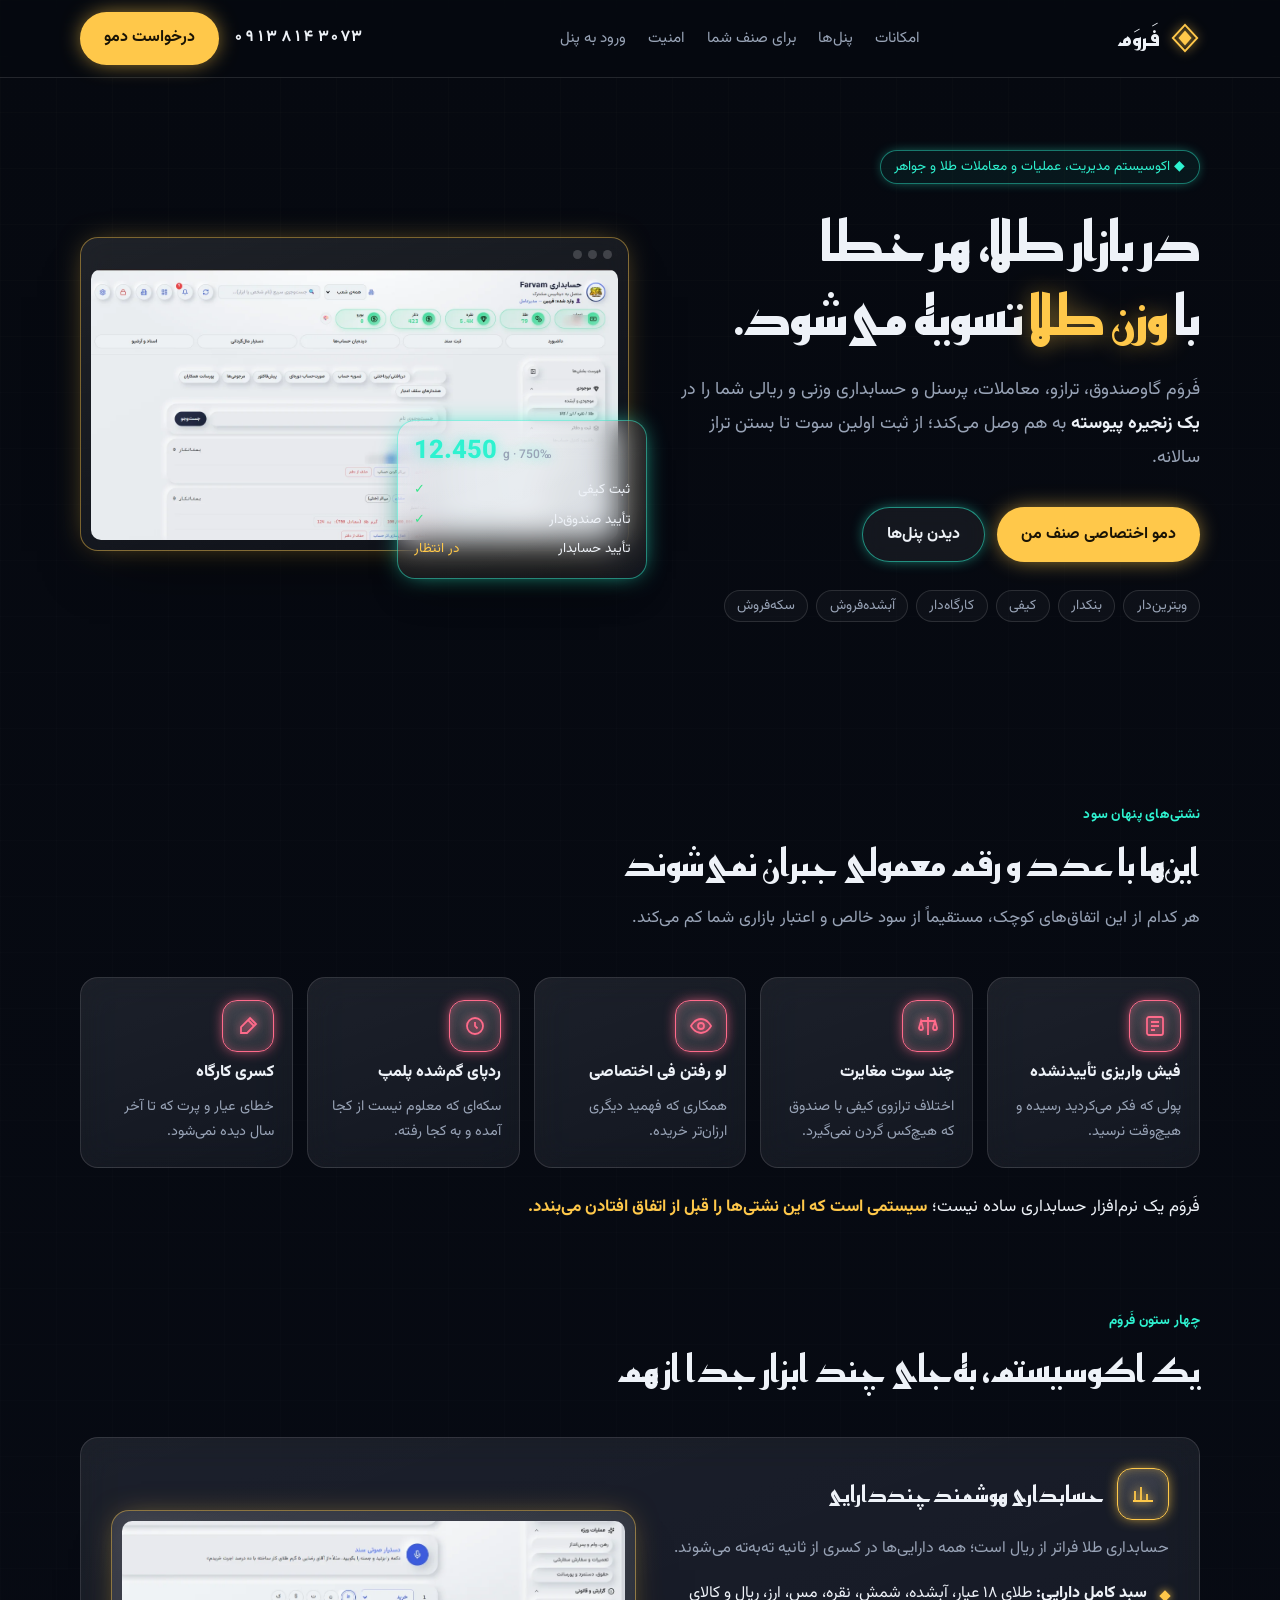
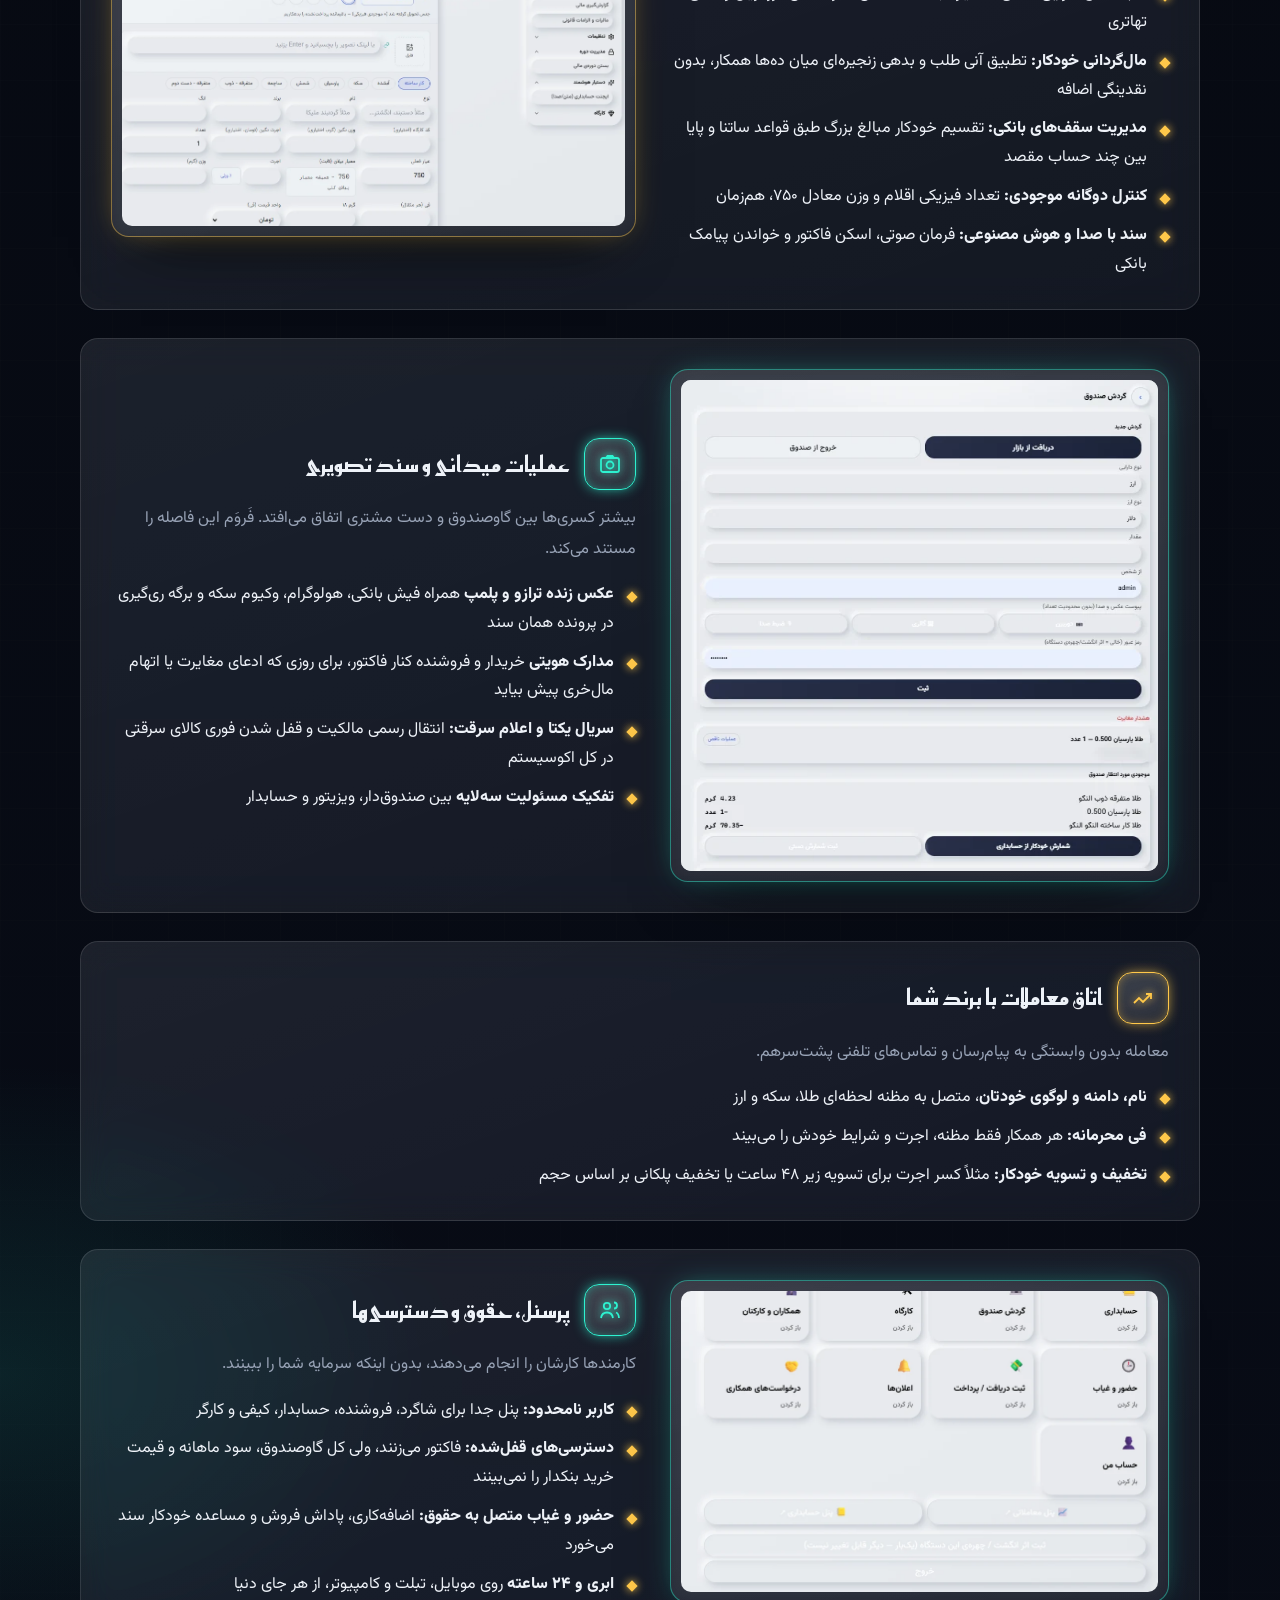
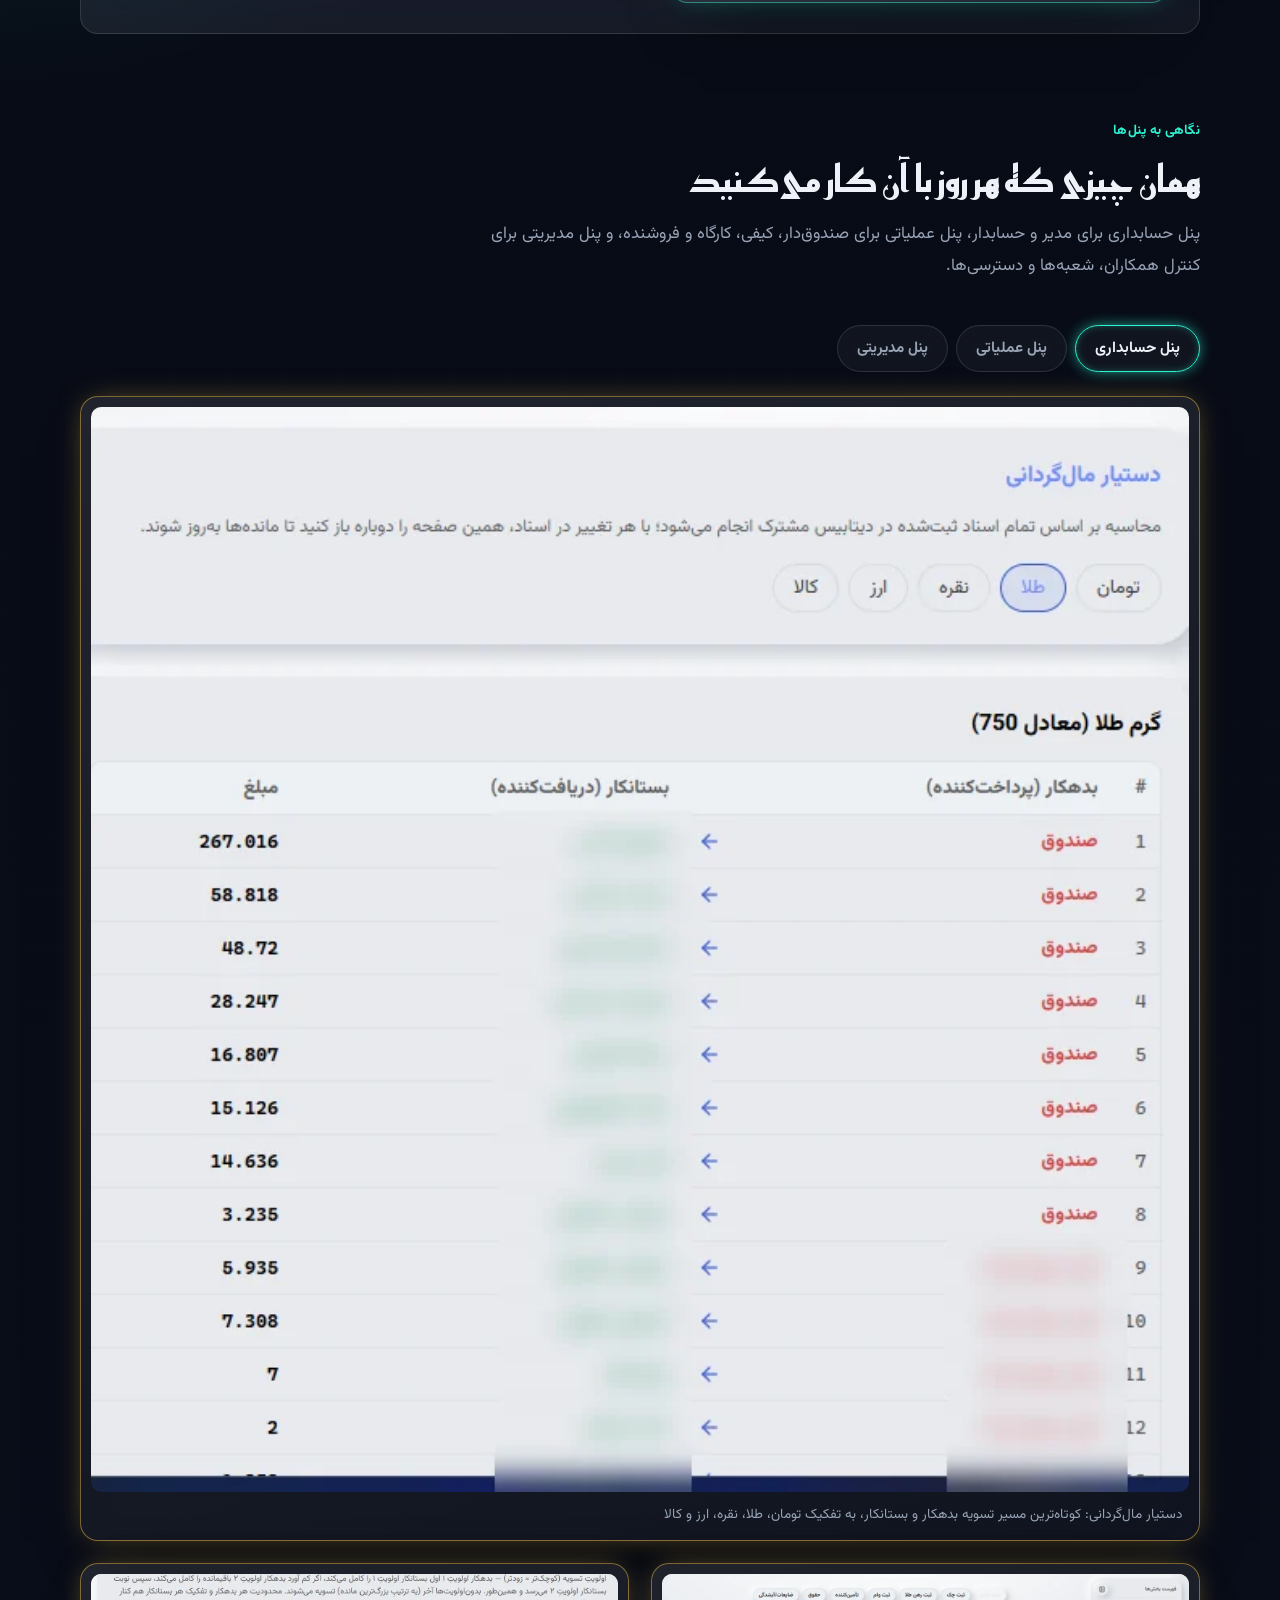
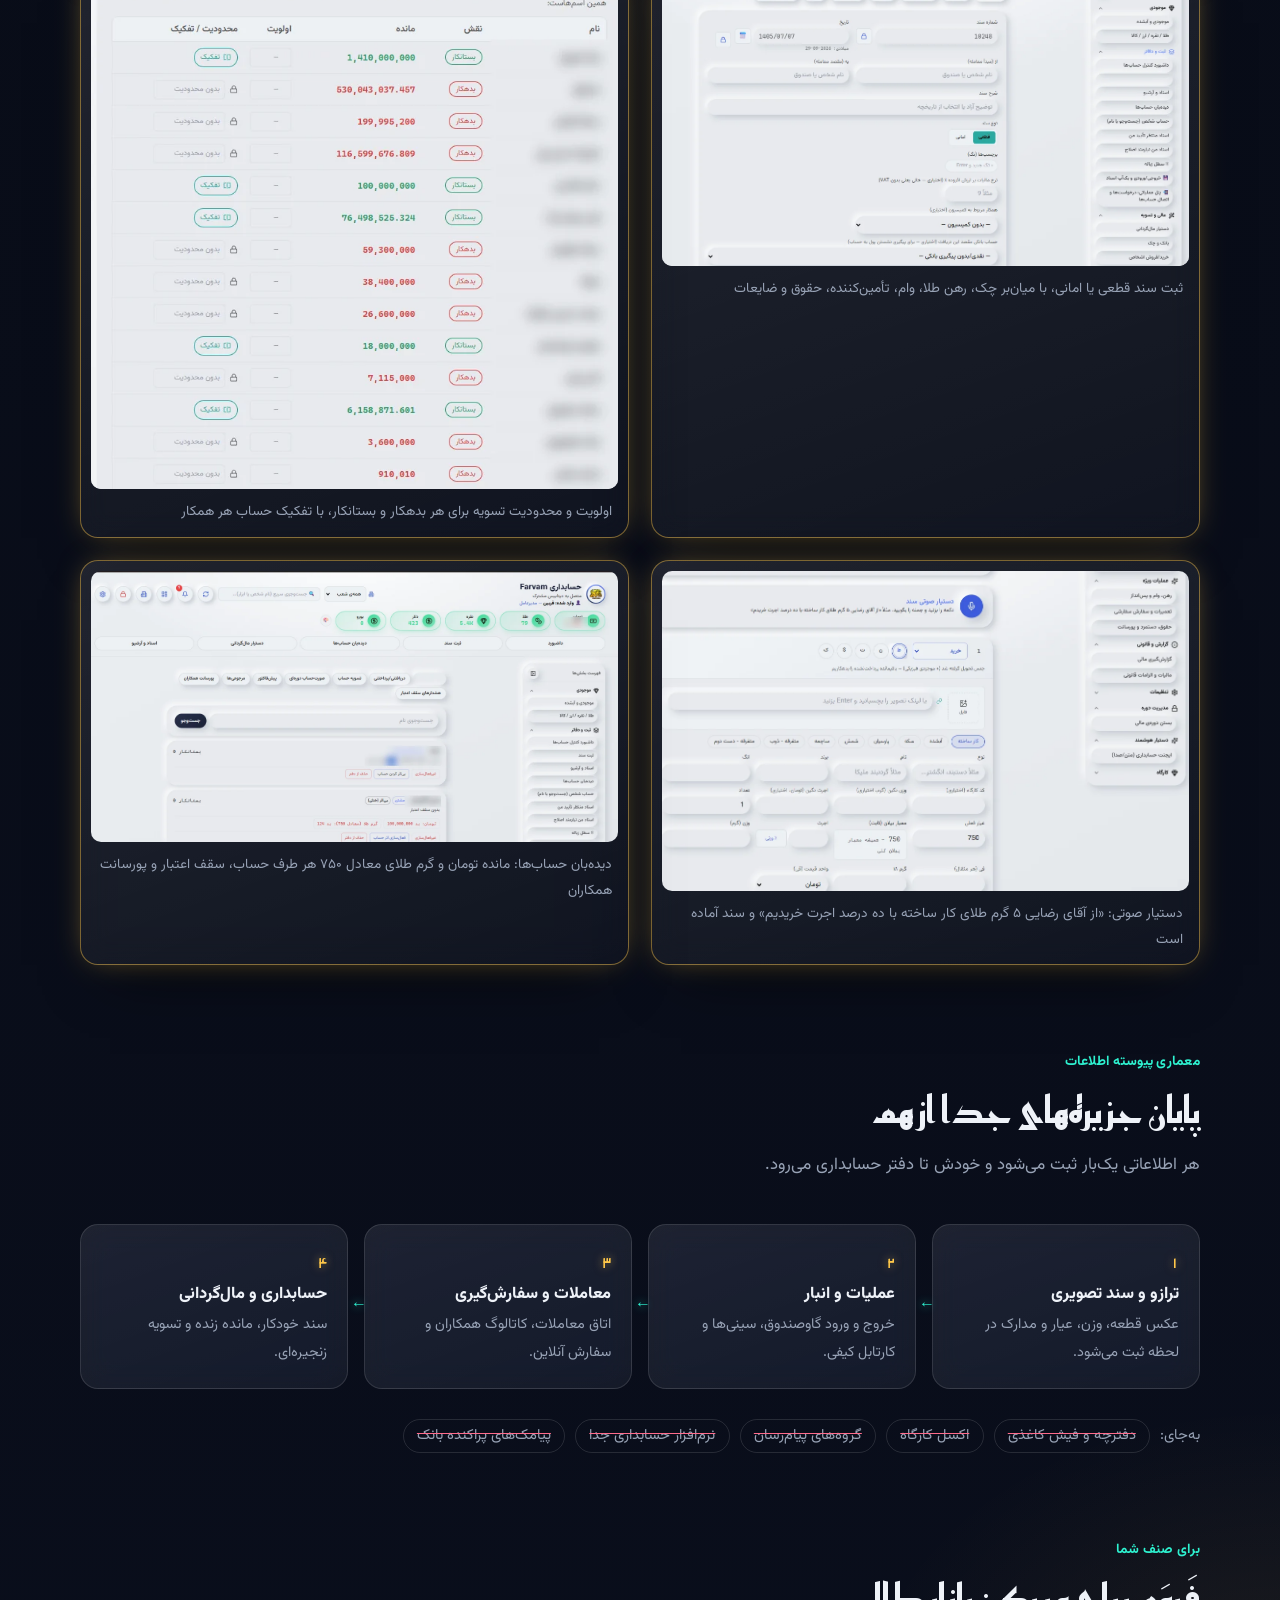
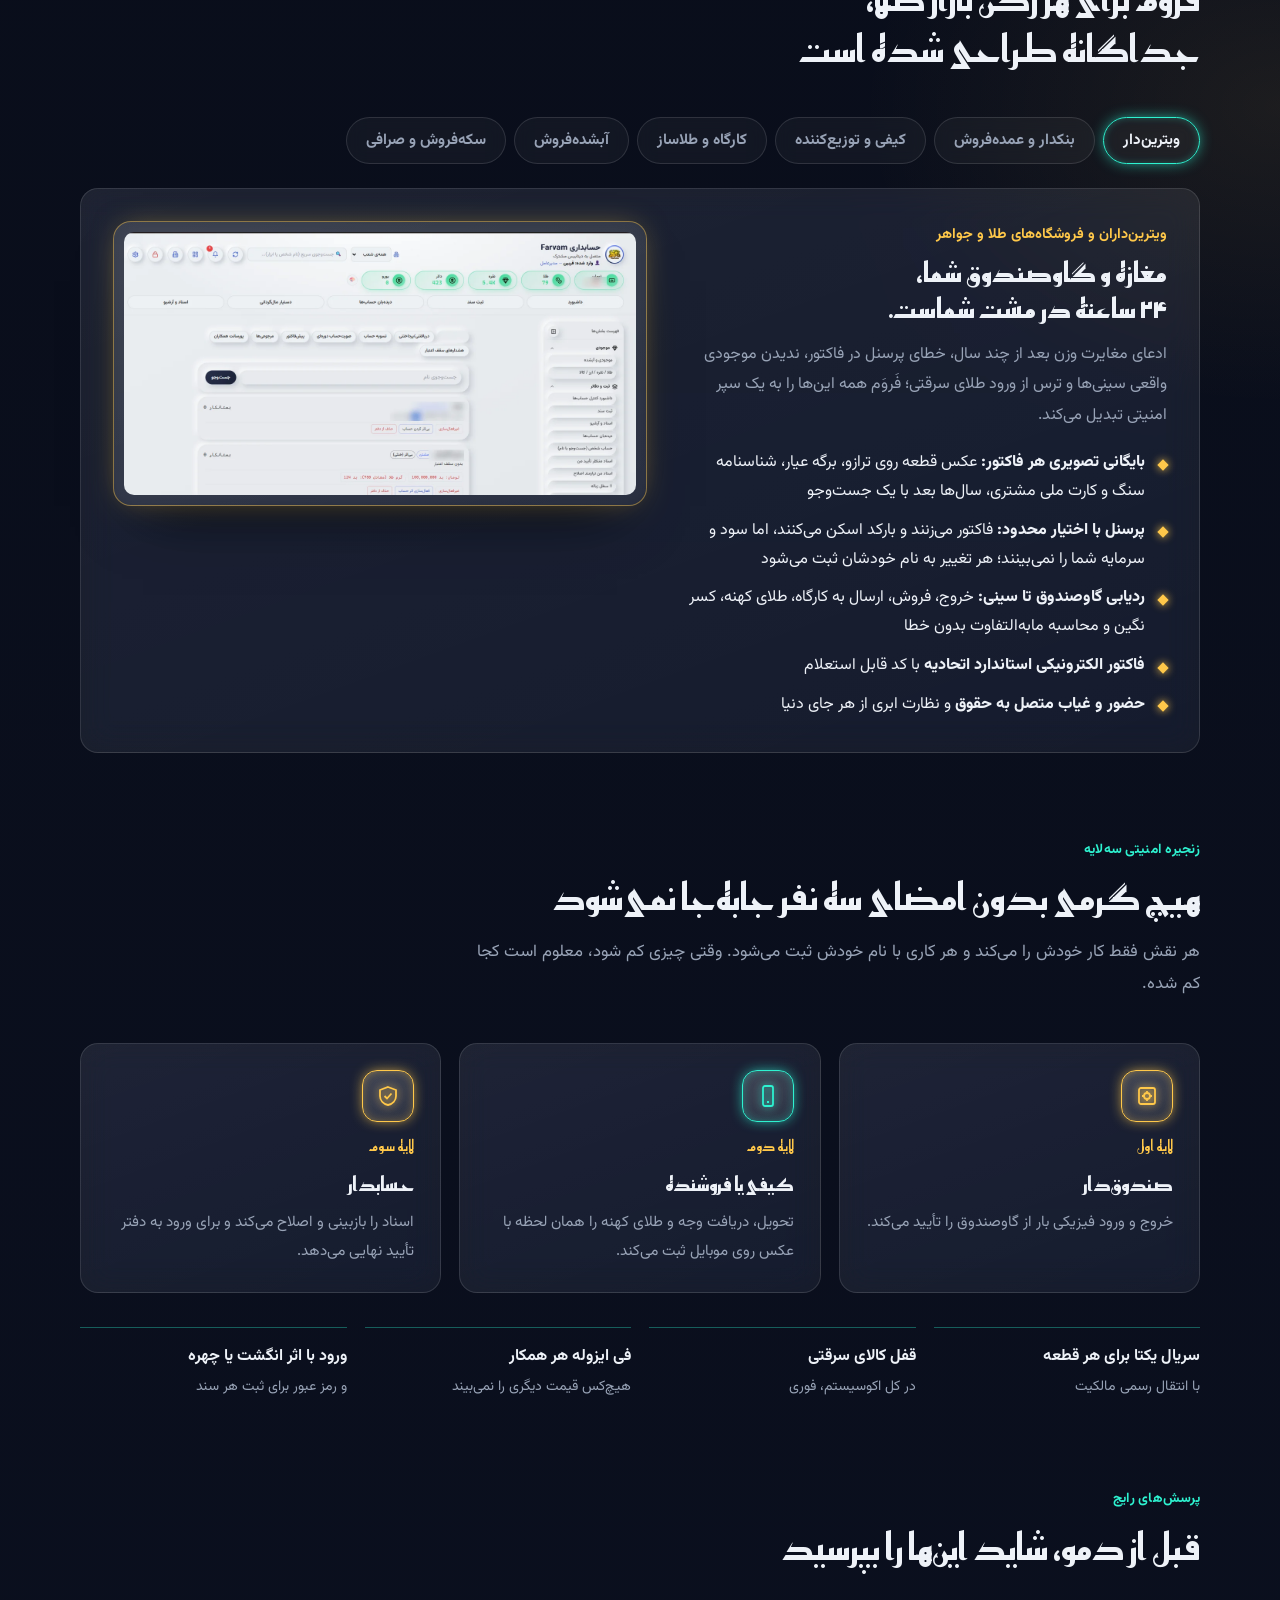
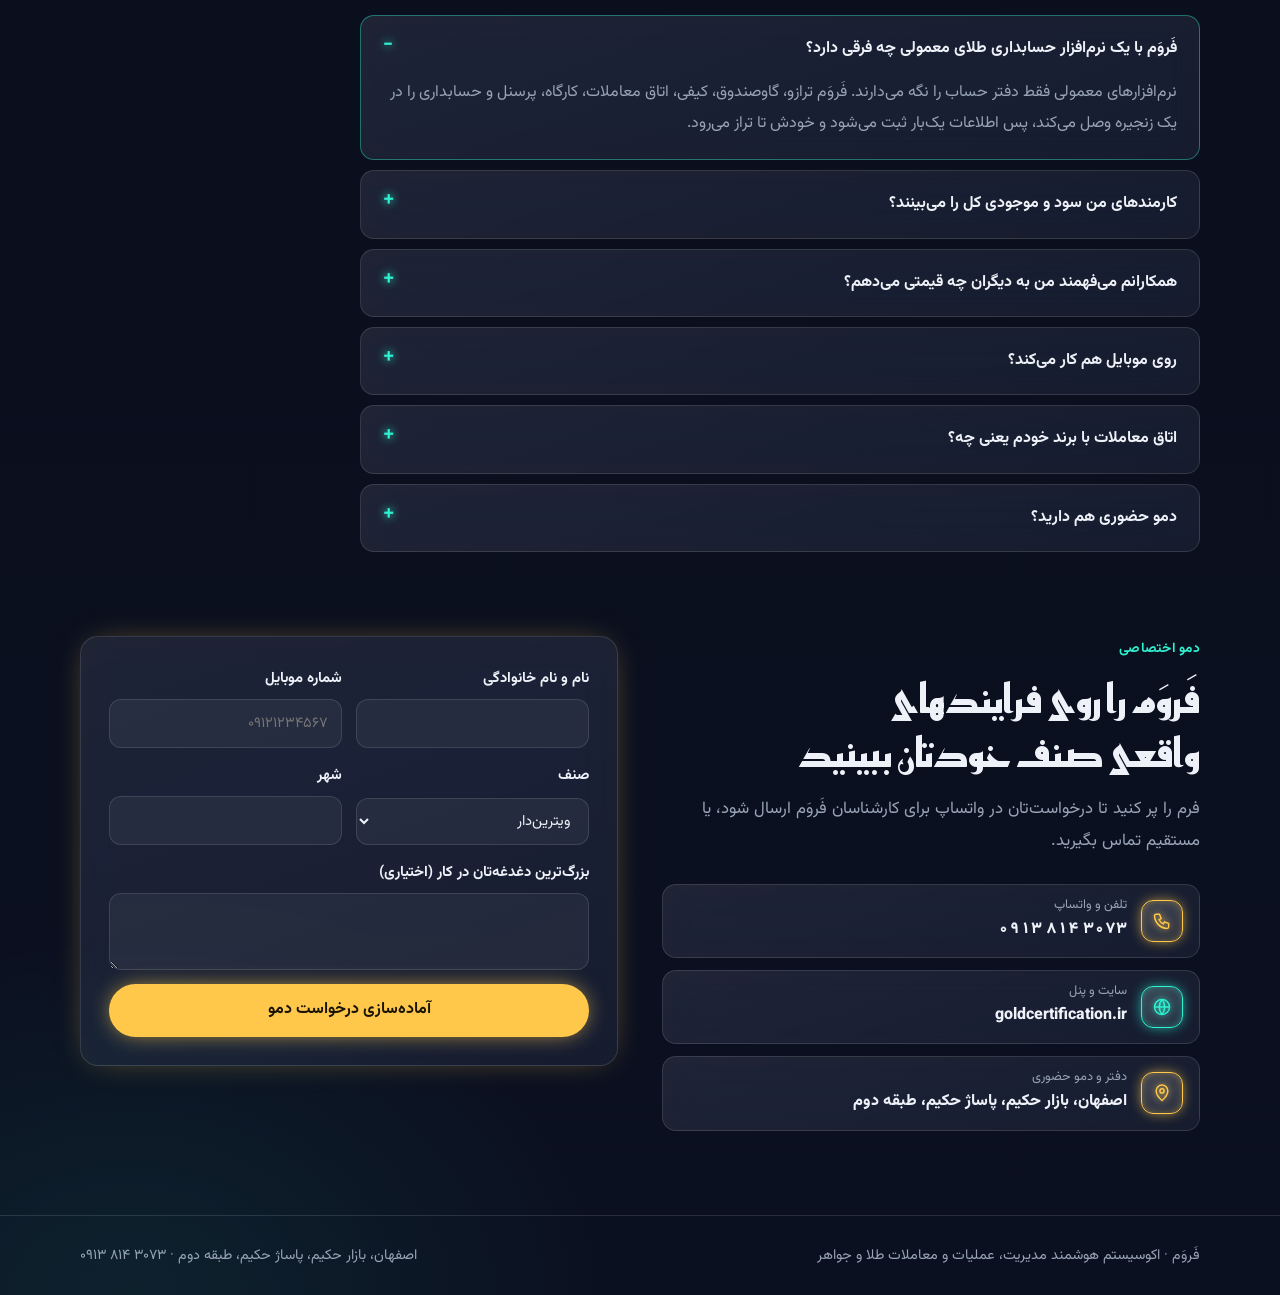
==== commit 58e82603: "Add management panel screenshots to Farvam landing Access levels, branch delegation, branches and st" ====
--- a/landing/index.html
+++ b/landing/index.html
@@ -392,6 +392,7 @@
     </div>
     <div class="gallery" id="gal-mgmt" role="tabpanel" aria-labelledby="g-mgmt" hidden>
       <figure class="shot empty" data-img="mgmt-access" data-label="سطح دسترسی هر همکار"><img alt="تعیین سطح دسترسی جزئی برای هر همکار در فَروَم"><div class="ph"></div><figcaption class="cap">سطح دسترسی هر همکار، تیک به تیک: ثبت سند، موجودی، کارگاه، میز معاملات، قیمت‌گذاری، مال‌گردانی و ایجنت حسابداری</figcaption></figure>
+      <figure class="shot empty" data-img="mgmt-delegate" data-label="تفویض اختیار به ادمین شعبه"><img alt="تفویض دسترسی به ادمین شعبه با سقف دسترسی مدیرعامل"><div class="ph"></div><figcaption class="cap">تفویض اختیار به ادمین هر شعبه، همیشه زیر سقف دسترسی مدیرعامل</figcaption></figure>
       <figure class="shot empty" data-img="mgmt-branches" data-label="شعبه‌ها و نیروها"><img alt="مدیریت شعبه‌ها و نیروهای هر شعبه با نقش و دسترسی"><div class="ph"></div><figcaption class="cap">شعبه‌ها و نیروها: هر شعبه با حسابداری مستقل، نقش و دسترسی جدا برای هر نفر</figcaption></figure>
       <figure class="shot empty" data-img="mgmt-alerts" data-label="اخطار و اعلان همکاران"><img alt="ارسال اخطار و اعلان هدفمند به همکاران"><div class="ph"></div><figcaption class="cap">اخطار و اعلان هدفمند به یک همکار، یک شعبه یا همه، داخل پنل معاملات و حسابداری</figcaption></figure>
       <figure class="shot empty" data-img="mgmt-forms" data-label="فرم درخواست همکاری"><img alt="فرم ساز درخواست همکاری با توافق‌نامه، امضای الکترونیکی و ویدیوی احراز هویت"><div class="ph"></div><figcaption class="cap">فرم درخواست همکاری با فیلدهای دلخواه، توافق‌نامه، امضای الکترونیکی و ویدیوی احراز هویت</figcaption></figure>
@@ -565,7 +566,7 @@
     ["موجودی دوگانه:","تعداد فیزیکی سکه و ارزش وزنی و ریالی معادل، با هشدار پوزیشن باز"],
     ["تسویه ترکیبی:","سکه با آبشده، نقره، ارز و ریال با محاسبه دقیق مابه‌التفاوت"]]}
 };
-var LABELS = {"acc-accounts":"دیده‌بان حساب‌ها","acc-voucher":"ثبت سند","acc-voice":"دستیار صوتی سند","acc-malgardani":"دستیار مال‌گردانی","acc-priority":"اولویت تسویه","acc-dashboard":"داشبورد حسابداری","acc-kpis":"شاخص‌های داشبورد","acc-cash-trend":"روند موجودی صندوق","acc-inventory":"موجودی و آبشده","acc-search":"جست‌وجوی اسناد","ops-home":"صفحه اصلی پنل عملیاتی","ops-cashflow":"گردش صندوق","ops-workshop":"کارت کارگاه","ops-myaccount":"حساب من","trade-room":"اتاق معاملات","mgmt-access":"سطح دسترسی هر همکار","mgmt-branches":"شعبه‌ها و نیروها","mgmt-alerts":"اخطار و اعلان همکاران","mgmt-forms":"فرم درخواست همکاری"};
+var LABELS = {"acc-accounts":"دیده‌بان حساب‌ها","acc-voucher":"ثبت سند","acc-voice":"دستیار صوتی سند","acc-malgardani":"دستیار مال‌گردانی","acc-priority":"اولویت تسویه","acc-dashboard":"داشبورد حسابداری","acc-kpis":"شاخص‌های داشبورد","acc-cash-trend":"روند موجودی صندوق","acc-inventory":"موجودی و آبشده","acc-search":"جست‌وجوی اسناد","ops-home":"صفحه اصلی پنل عملیاتی","ops-cashflow":"گردش صندوق","ops-workshop":"کارت کارگاه","ops-myaccount":"حساب من","trade-room":"اتاق معاملات","mgmt-access":"سطح دسترسی هر همکار","mgmt-branches":"شعبه‌ها و نیروها","mgmt-alerts":"اخطار و اعلان همکاران","mgmt-forms":"فرم درخواست همکاری","mgmt-delegate":"تفویض اختیار به ادمین شعبه"};
 
 (function(){
   function esc(s){return String(s).replace(/[&<>"]/g,function(c){return{"&":"&amp;","<":"&lt;",">":"&gt;",'"':"&quot;"}[c]})}
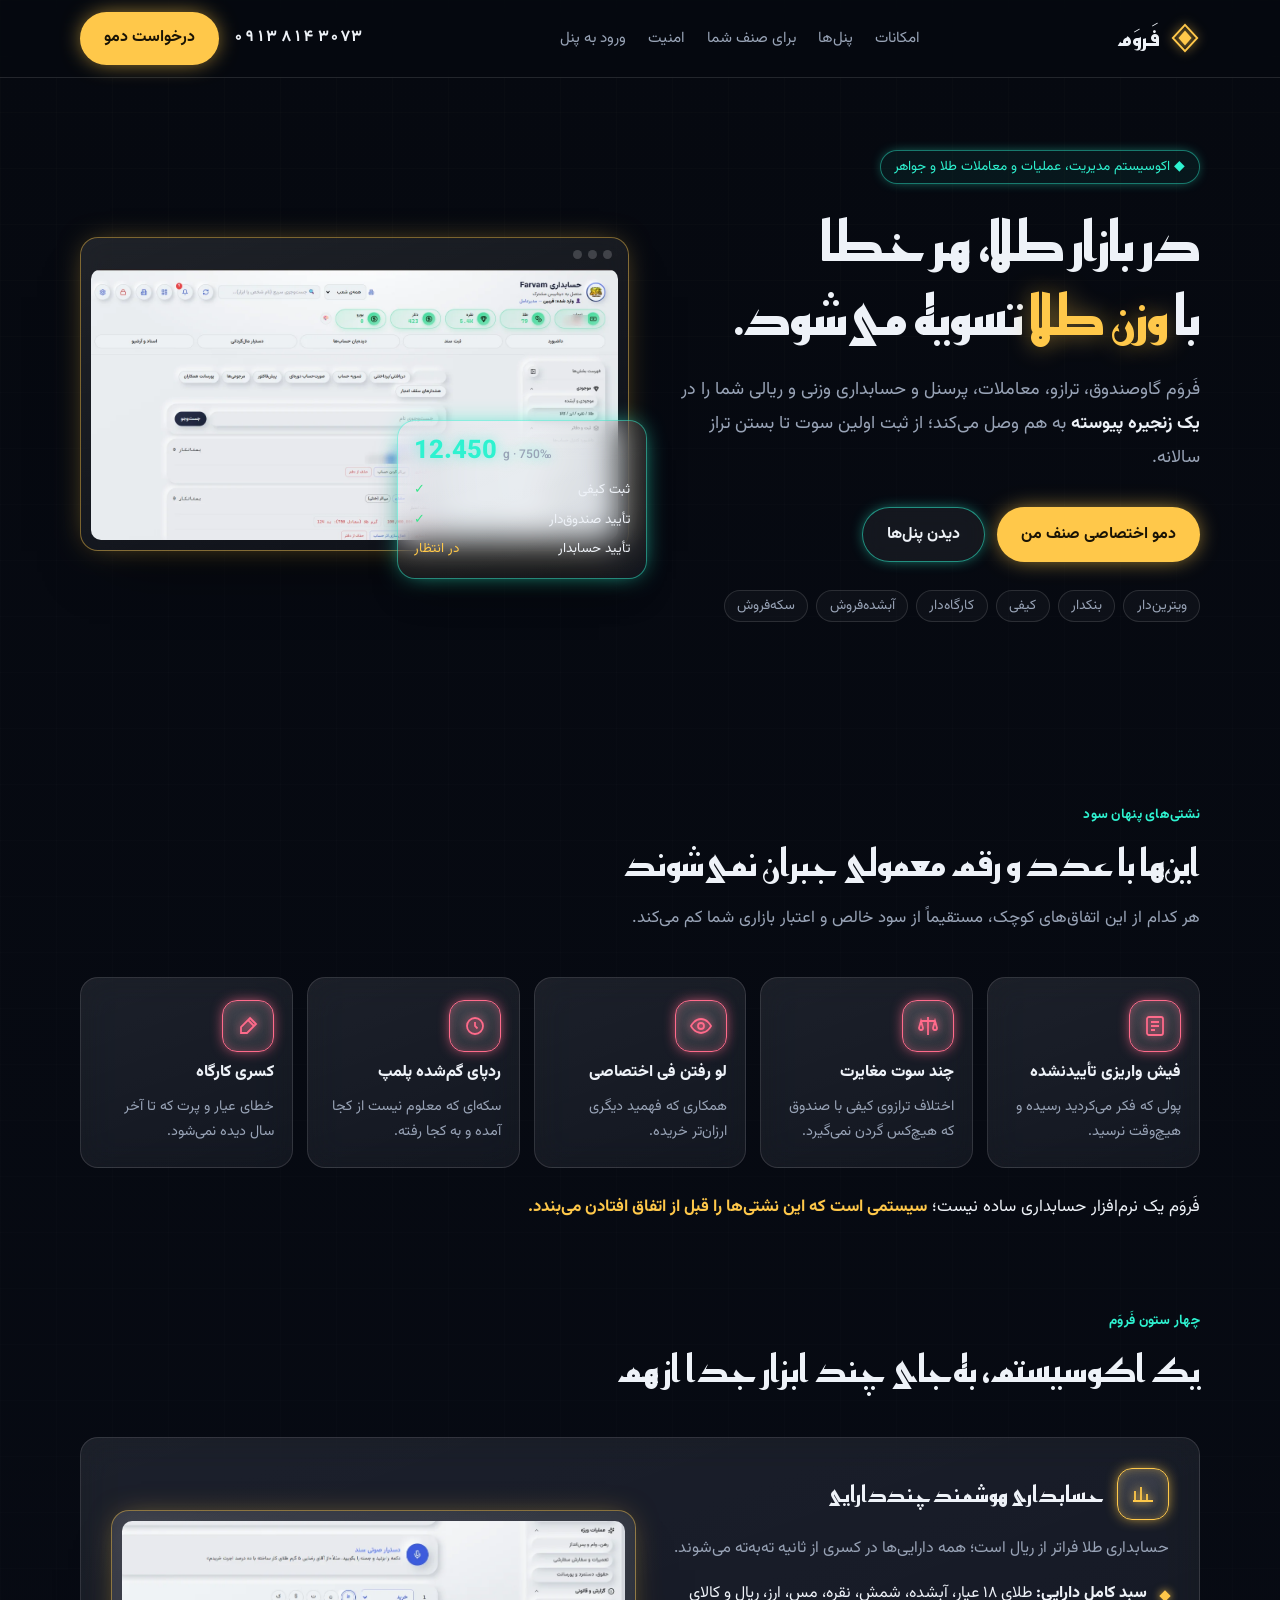
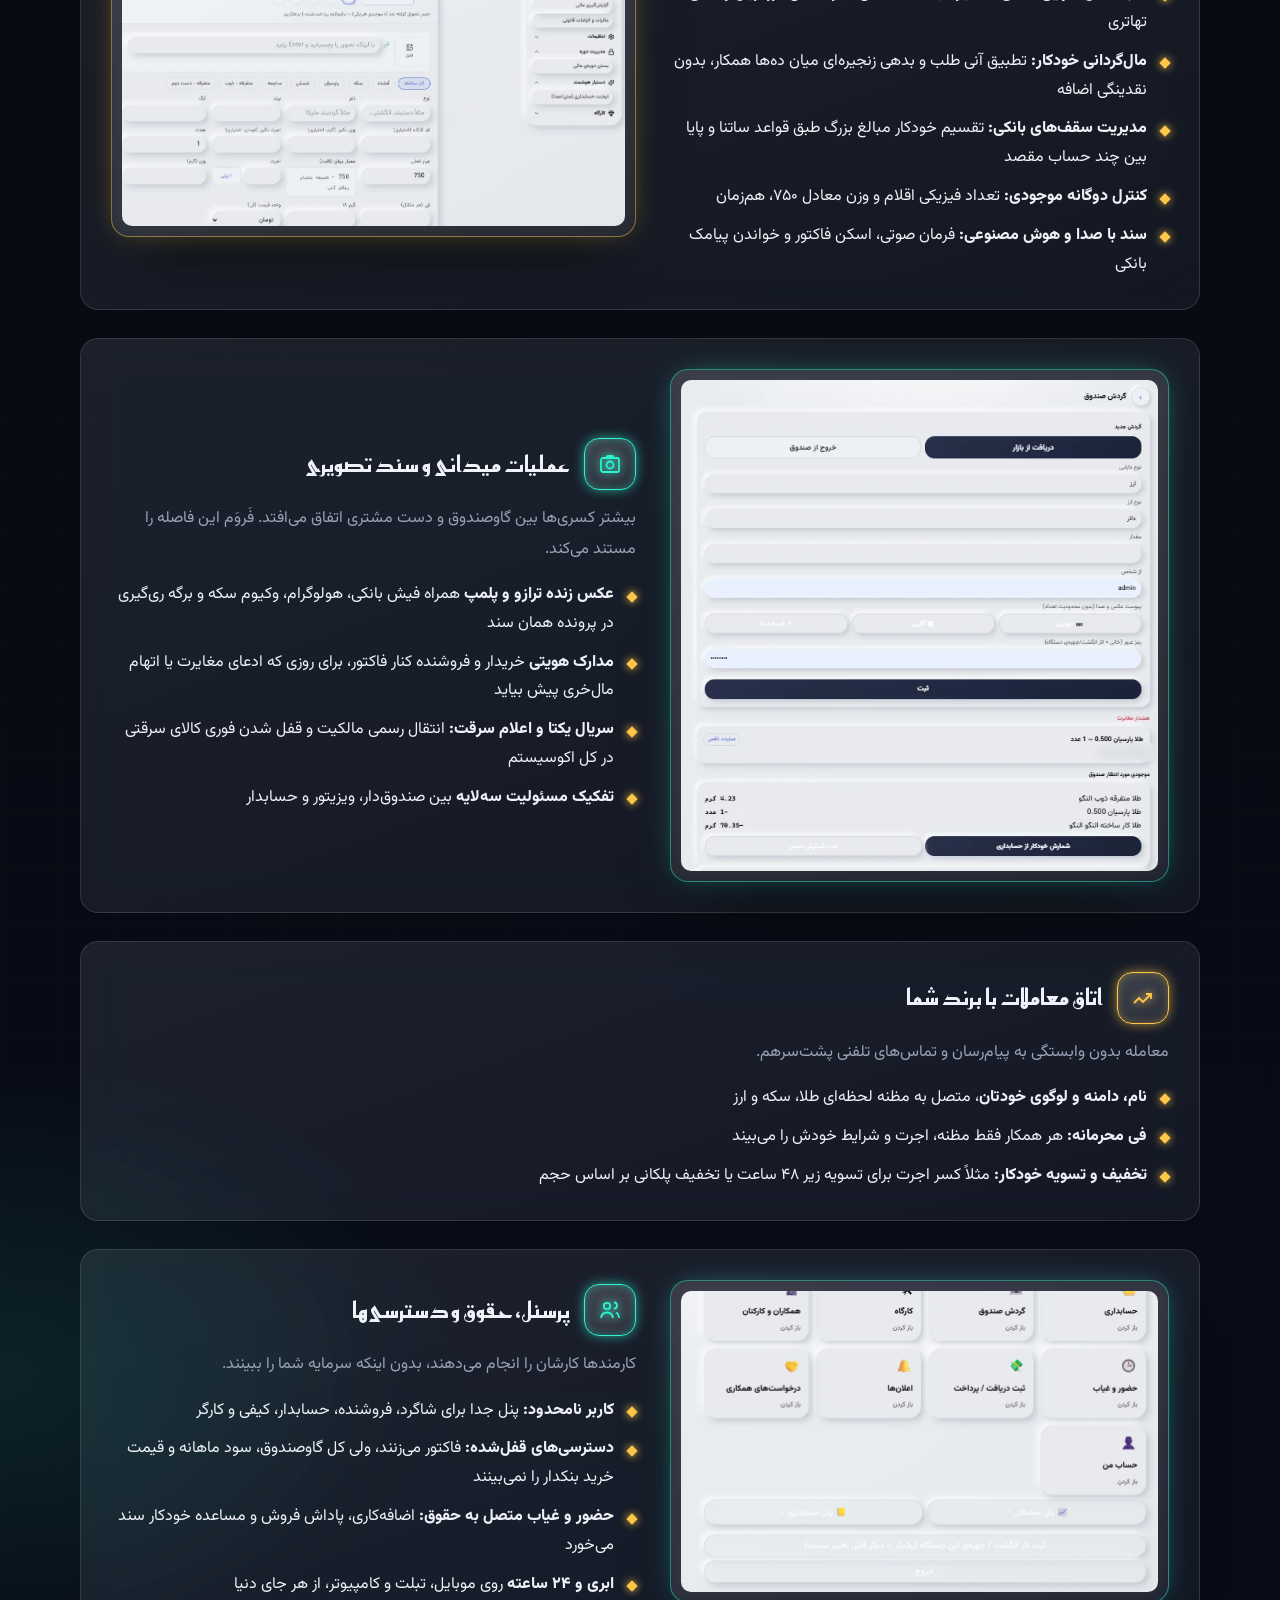
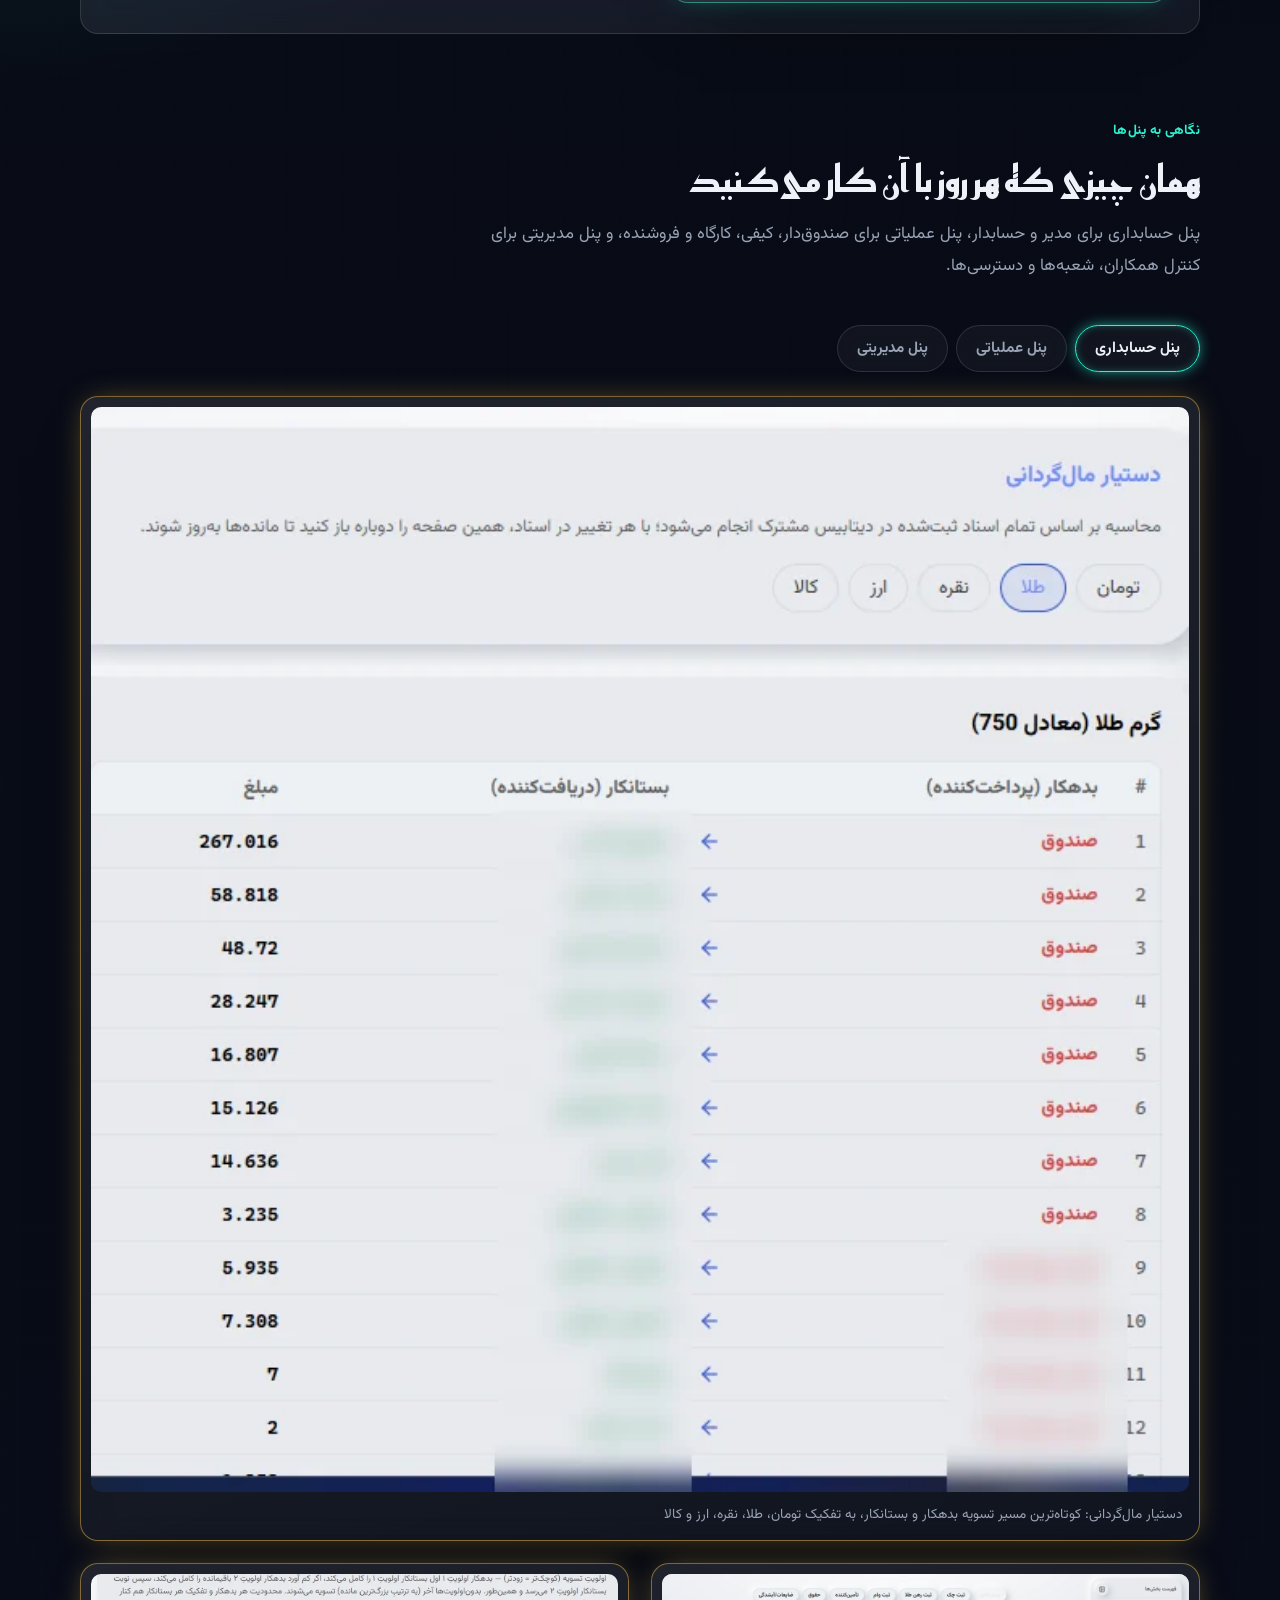
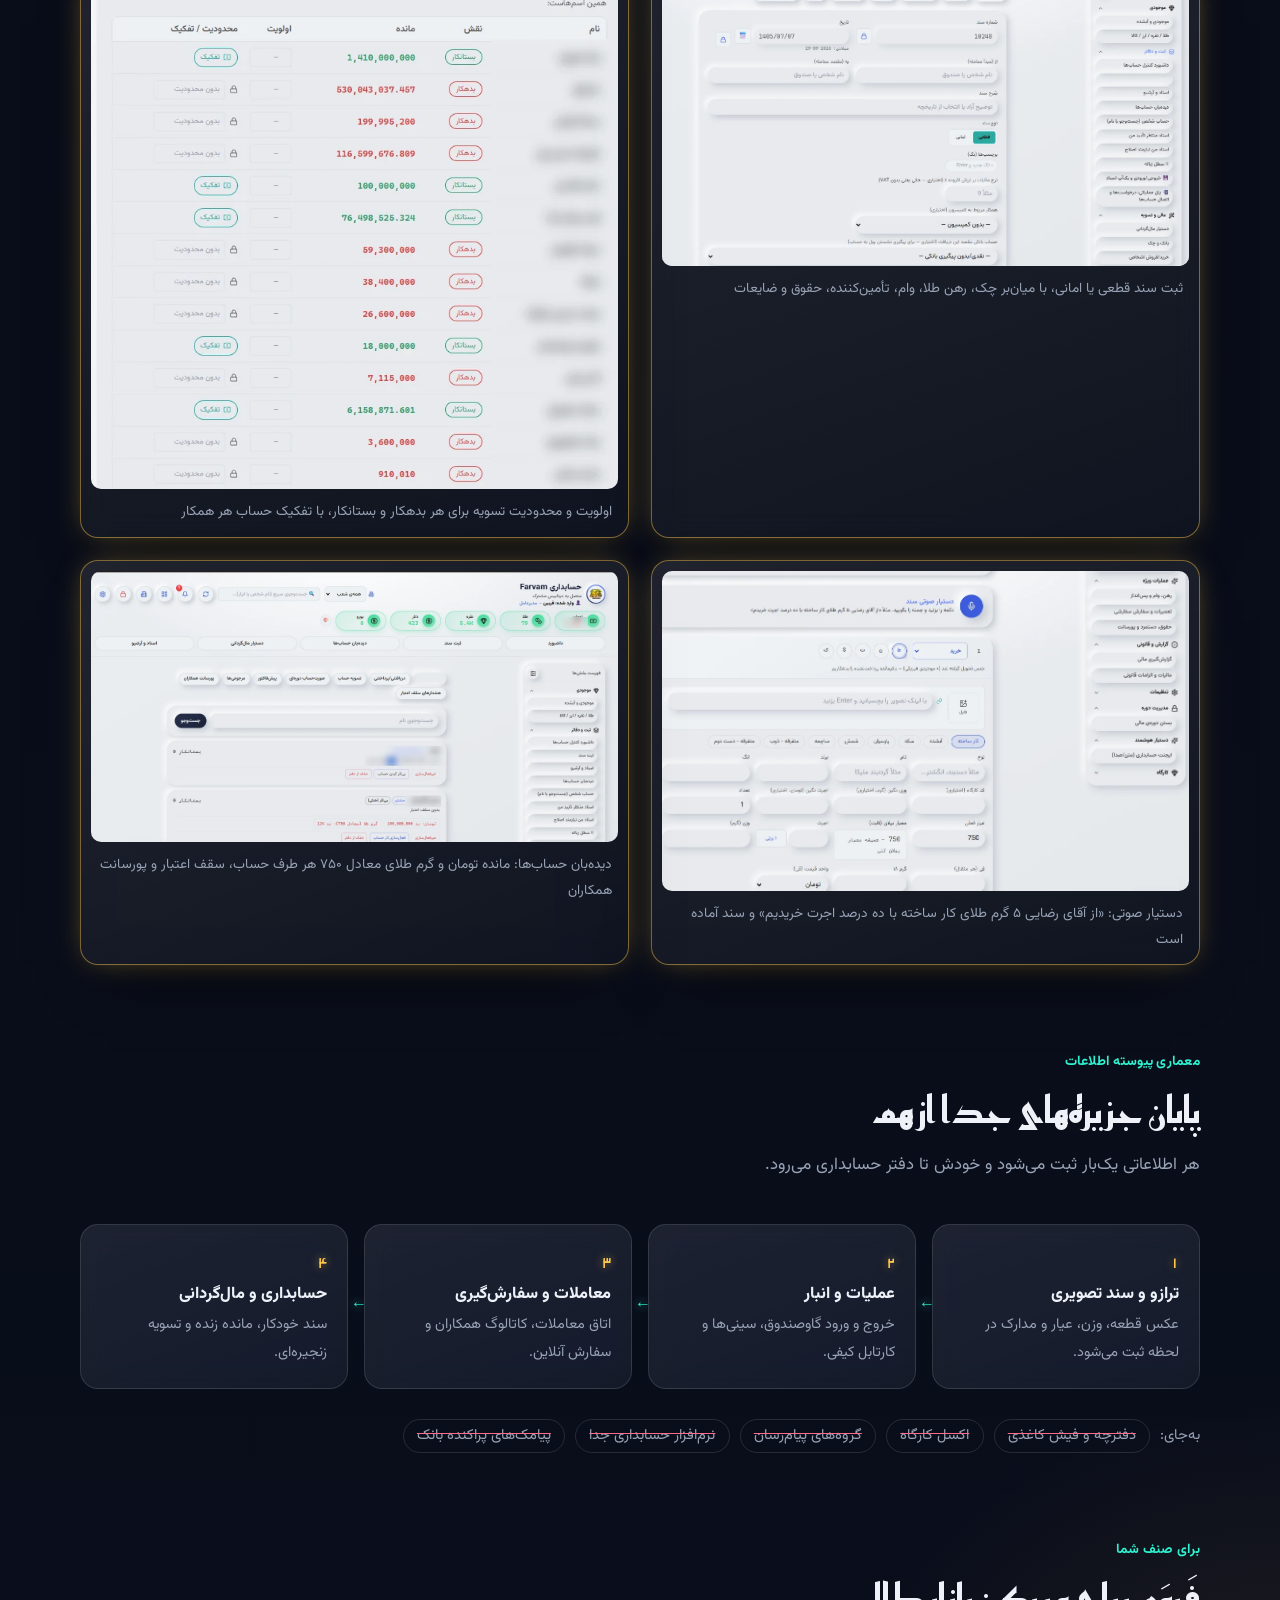
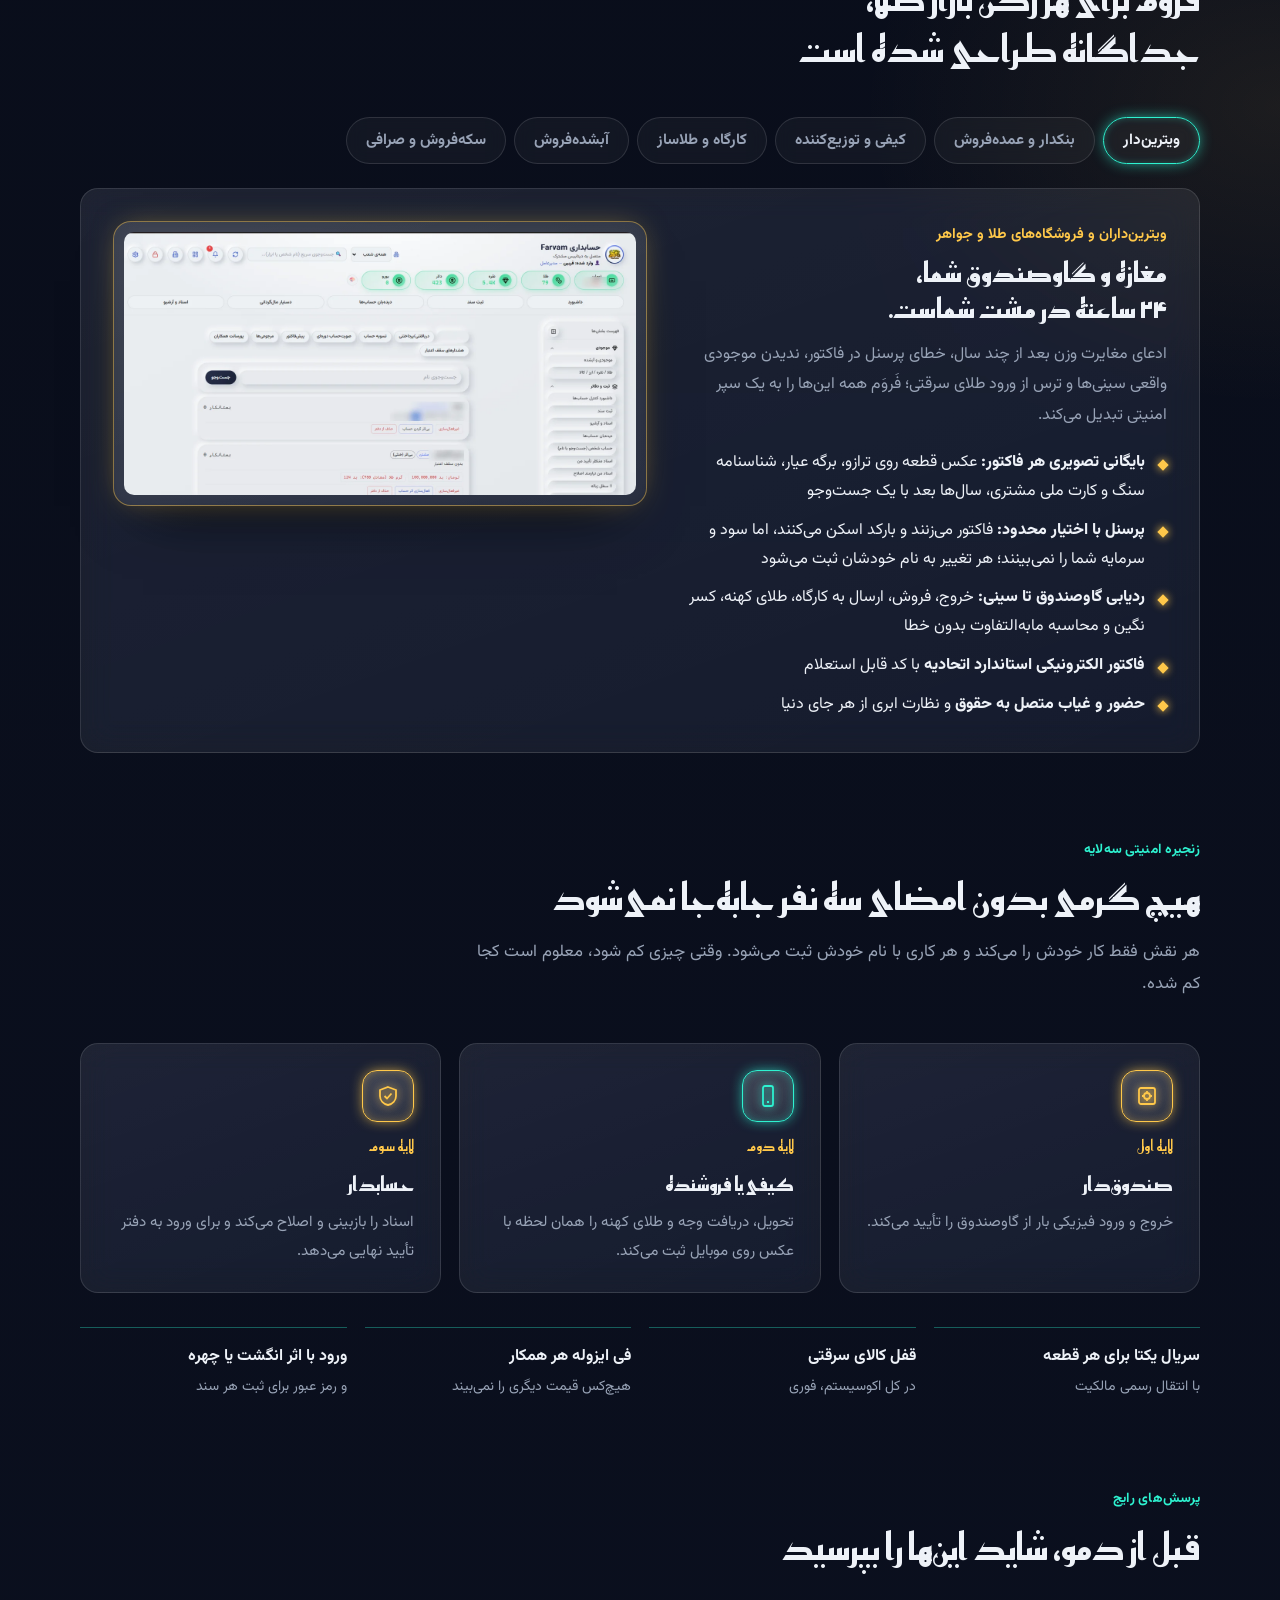
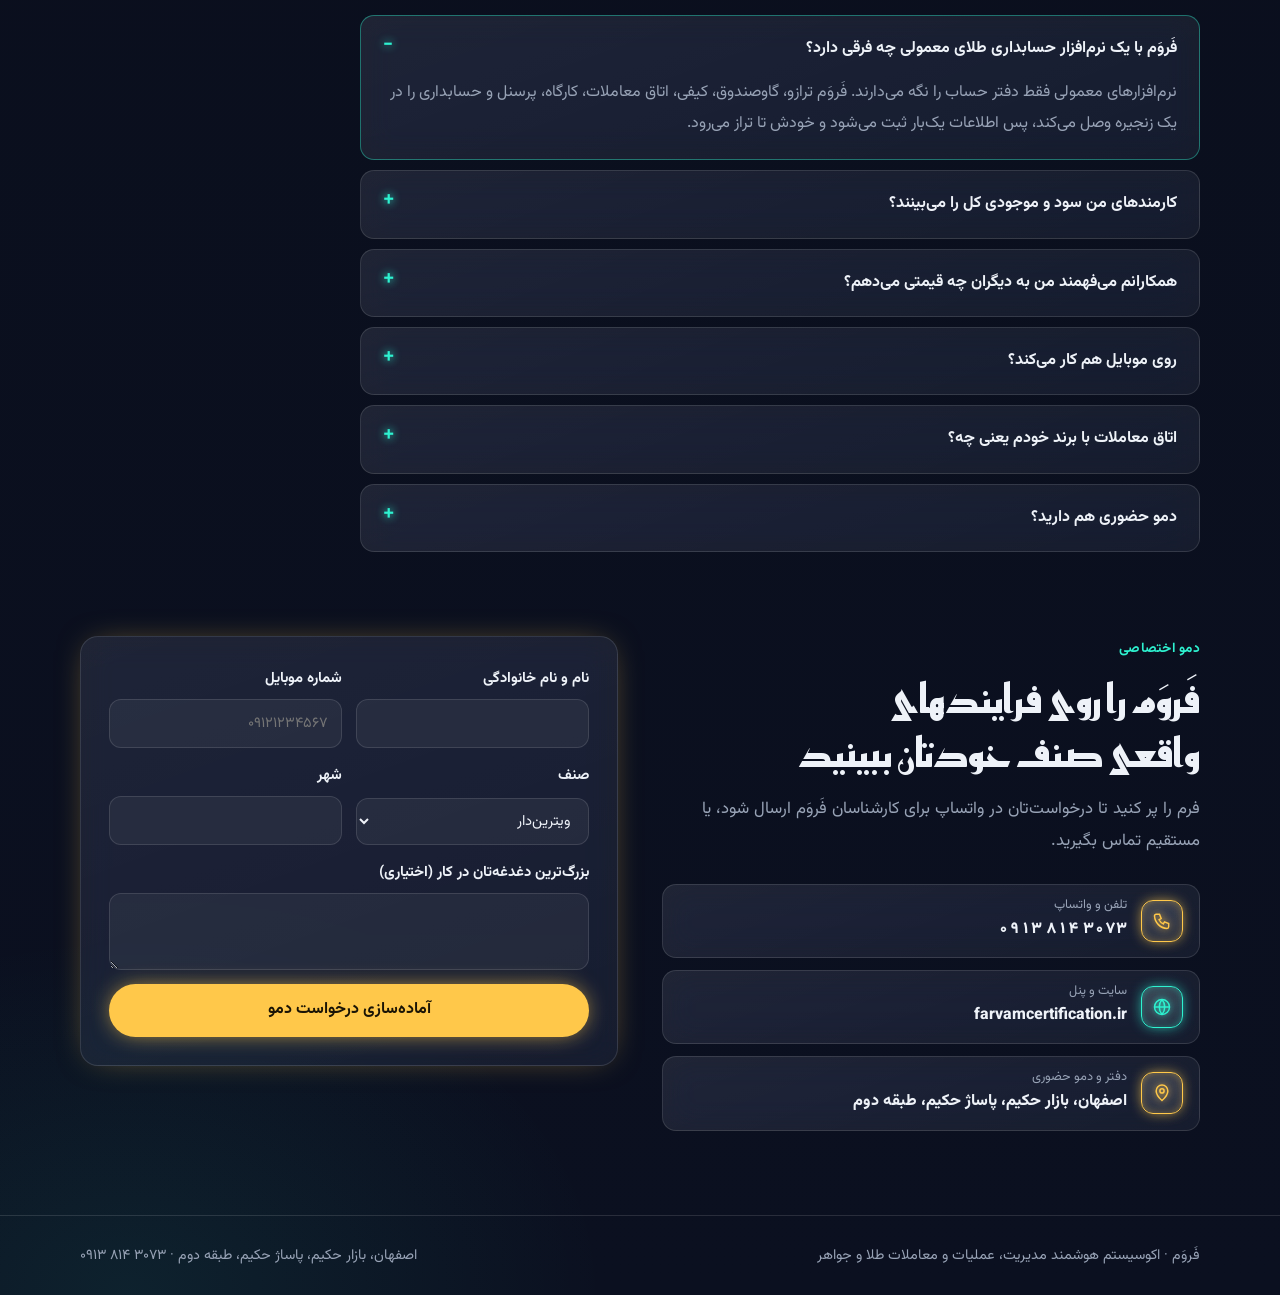
==== commit a7c43b56: "Use farvamcertification.ir as the Farvam domain Landing page, ad kit and social images now point to " ====
--- a/landing/index.html
+++ b/landing/index.html
@@ -5,7 +5,7 @@
 <meta name="viewport" content="width=device-width, initial-scale=1, viewport-fit=cover">
 <title>فَروَم</title>
 <meta name="description" content="فَروَم؛ اکوسیستم هوشمند مدیریت، عملیات و معاملات طلا و جواهر. حسابداری وزنی و ریالی، سند تصویری ترازو، اتاق معاملات با برند شما و مال‌گردانی خودکار.">
-<meta property="og:url" content="https://goldcertification.ir">
+<meta property="og:url" content="https://farvamcertification.ir">
 <meta property="og:title" content="فَروَم | از ثبت اولین سوت تا بستن تراز سالانه">
 <meta property="og:description" content="در بازار طلا، هر خطا با وزن طلا تسویه می‌شود. فَروَم گاوصندوق، معاملات، پرسنل و حسابداری شما را در یک زنجیره به هم وصل می‌کند.">
 <link rel="preconnect" href="https://fonts.googleapis.com">
@@ -237,7 +237,7 @@
       <li><a href="#panels">پنل‌ها</a></li>
       <li><a href="#roles">برای صنف شما</a></li>
       <li><a href="#security">امنیت</a></li>
-      <li><a href="https://goldcertification.ir" target="_blank" rel="noopener">ورود به پنل</a></li>
+      <li><a href="https://farvamcertification.ir" target="_blank" rel="noopener">ورود به پنل</a></li>
     </ul>
     <div class="nav-side">
       <a class="nav-tel num" href="tel:+989138143073" dir="ltr">۰۹۱۳ ۸۱۴ ۳۰۷۳</a>
@@ -491,7 +491,7 @@
       <p class="lead">فرم را پر کنید تا درخواست‌تان در واتساپ برای کارشناسان فَروَم ارسال شود، یا مستقیم تماس بگیرید.</p>
       <div class="contact">
         <div class="row glass"><span class="neon"><svg viewBox="0 0 24 24" fill="none" stroke="currentColor" stroke-width="1.8"><path d="M5 4h4l2 5-2.5 1.5a11 11 0 0 0 5 5L15 13l5 2v4a2 2 0 0 1-2 2A16 16 0 0 1 3 6a2 2 0 0 1 2-2"/></svg></span><div><small>تلفن و واتساپ</small><a class="num" href="tel:+989138143073" dir="ltr">۰۹۱۳ ۸۱۴ ۳۰۷۳</a></div></div>
-        <div class="row glass"><span class="neon t"><svg viewBox="0 0 24 24" fill="none" stroke="currentColor" stroke-width="1.8"><circle cx="12" cy="12" r="9"/><path d="M3 12h18M12 3a14 14 0 0 1 0 18M12 3a14 14 0 0 0 0 18"/></svg></span><div><small>سایت و پنل</small><a href="https://goldcertification.ir" target="_blank" rel="noopener" dir="ltr">goldcertification.ir</a></div></div>
+        <div class="row glass"><span class="neon t"><svg viewBox="0 0 24 24" fill="none" stroke="currentColor" stroke-width="1.8"><circle cx="12" cy="12" r="9"/><path d="M3 12h18M12 3a14 14 0 0 1 0 18M12 3a14 14 0 0 0 0 18"/></svg></span><div><small>سایت و پنل</small><a href="https://farvamcertification.ir" target="_blank" rel="noopener" dir="ltr">farvamcertification.ir</a></div></div>
         <div class="row glass"><span class="neon"><svg viewBox="0 0 24 24" fill="none" stroke="currentColor" stroke-width="1.8"><path d="M12 21s-7-6.2-7-11.5A7 7 0 0 1 19 9.5C19 14.8 12 21 12 21Z"/><circle cx="12" cy="9.5" r="2.5"/></svg></span><div><small>دفتر و دمو حضوری</small><b>اصفهان، بازار حکیم، پاساژ حکیم، طبقه دوم</b></div></div>
       </div>
     </div>
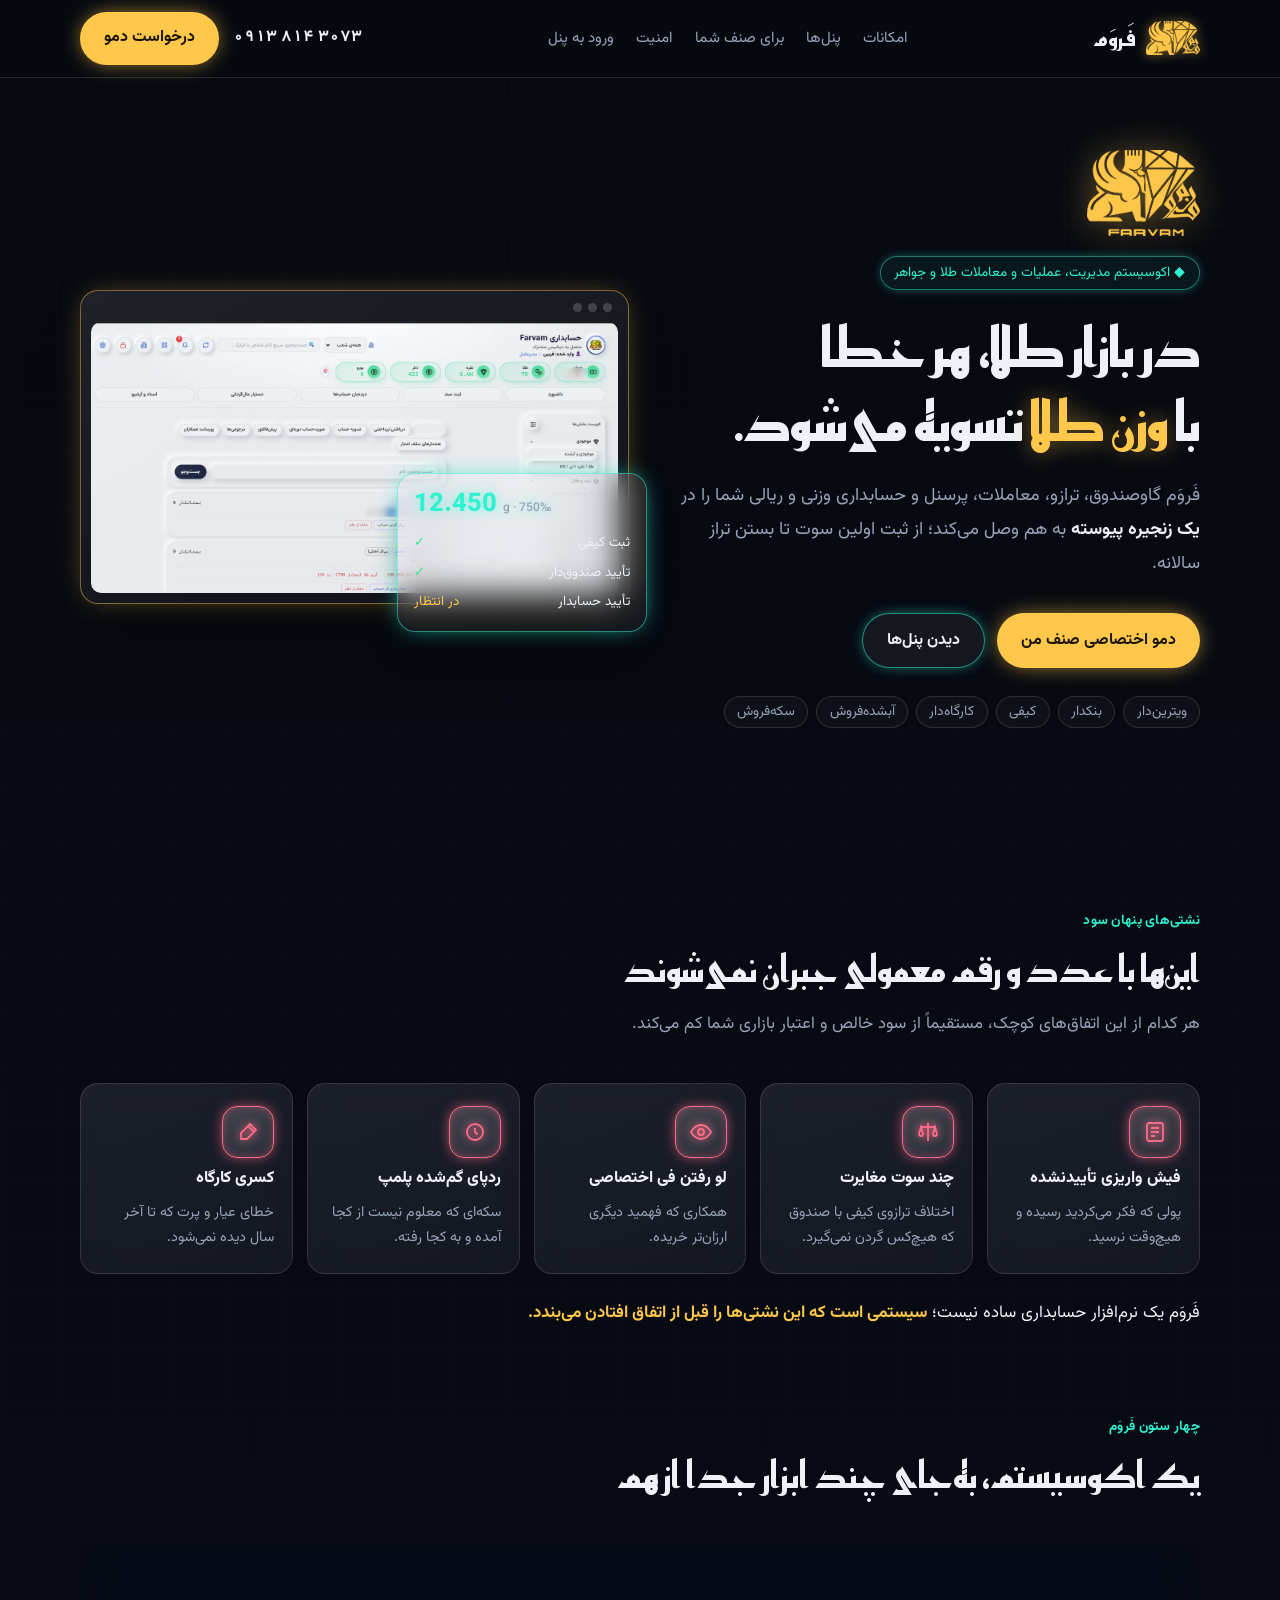
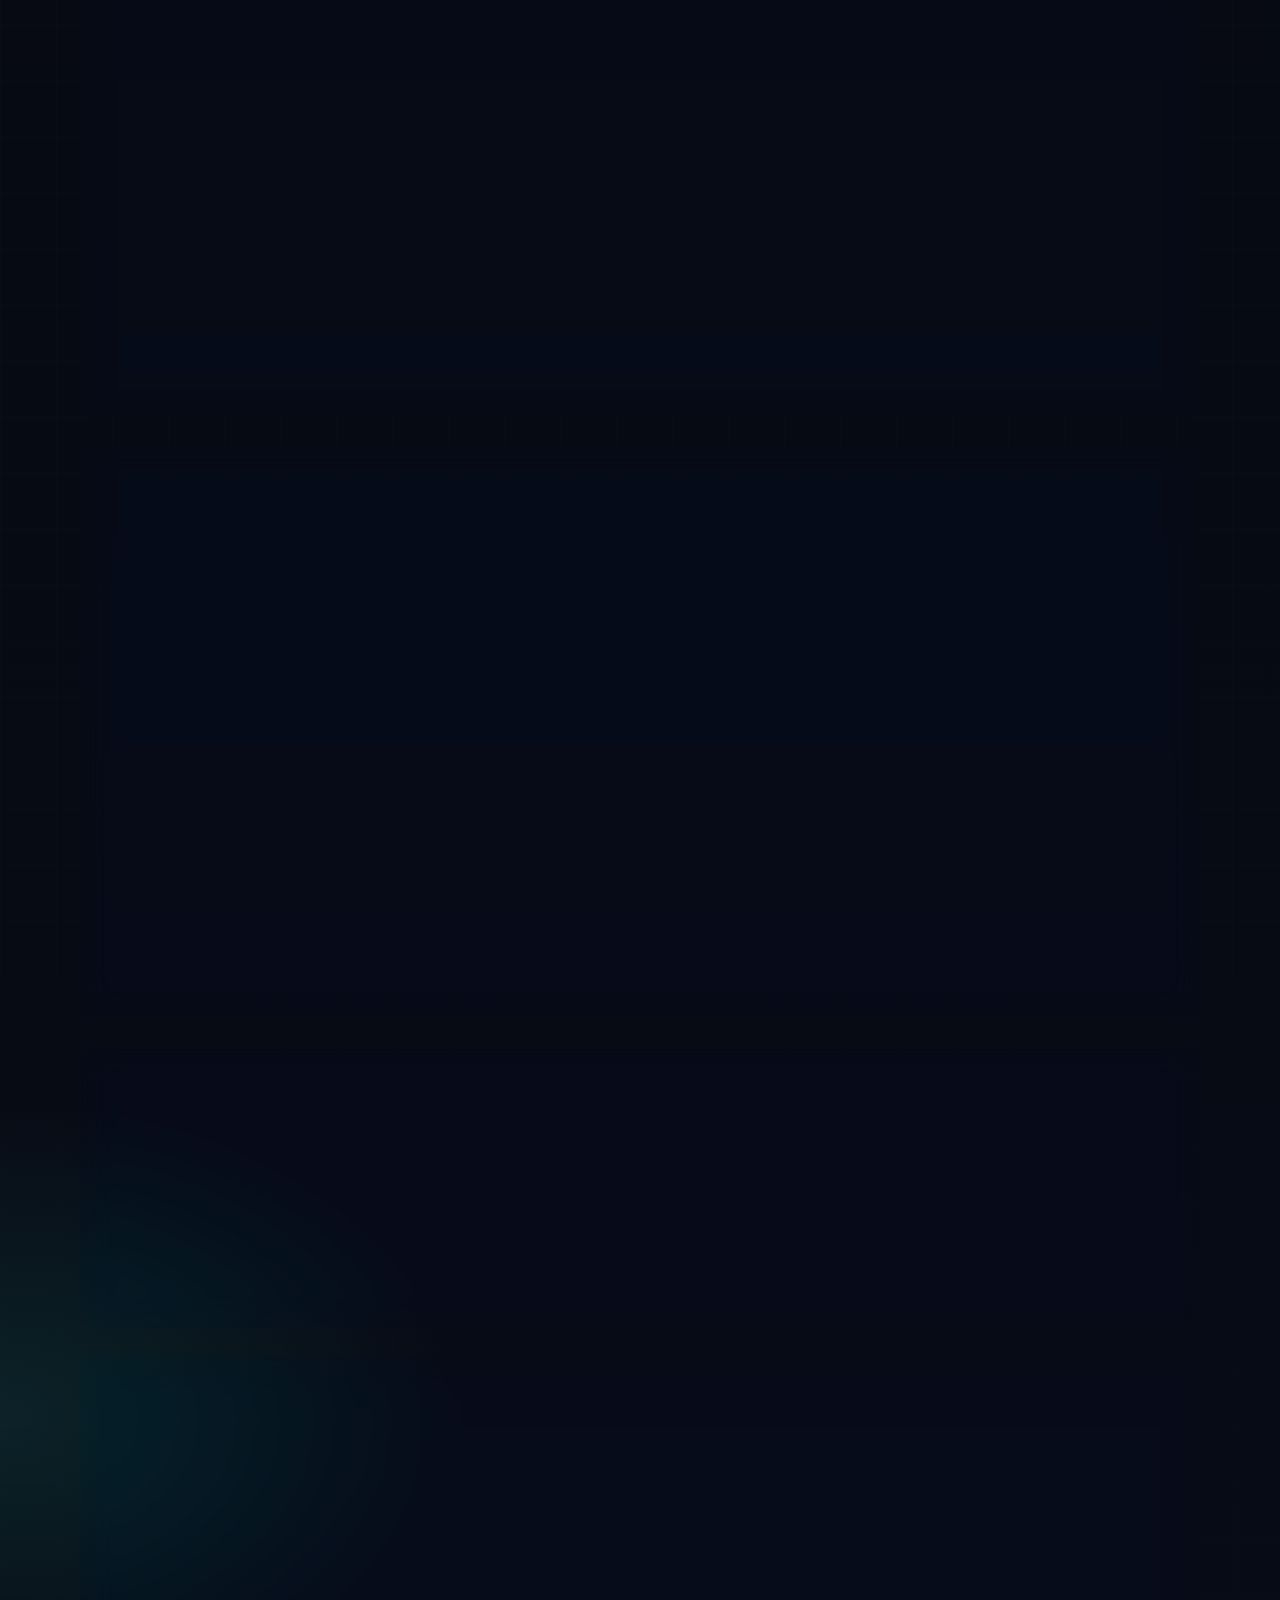
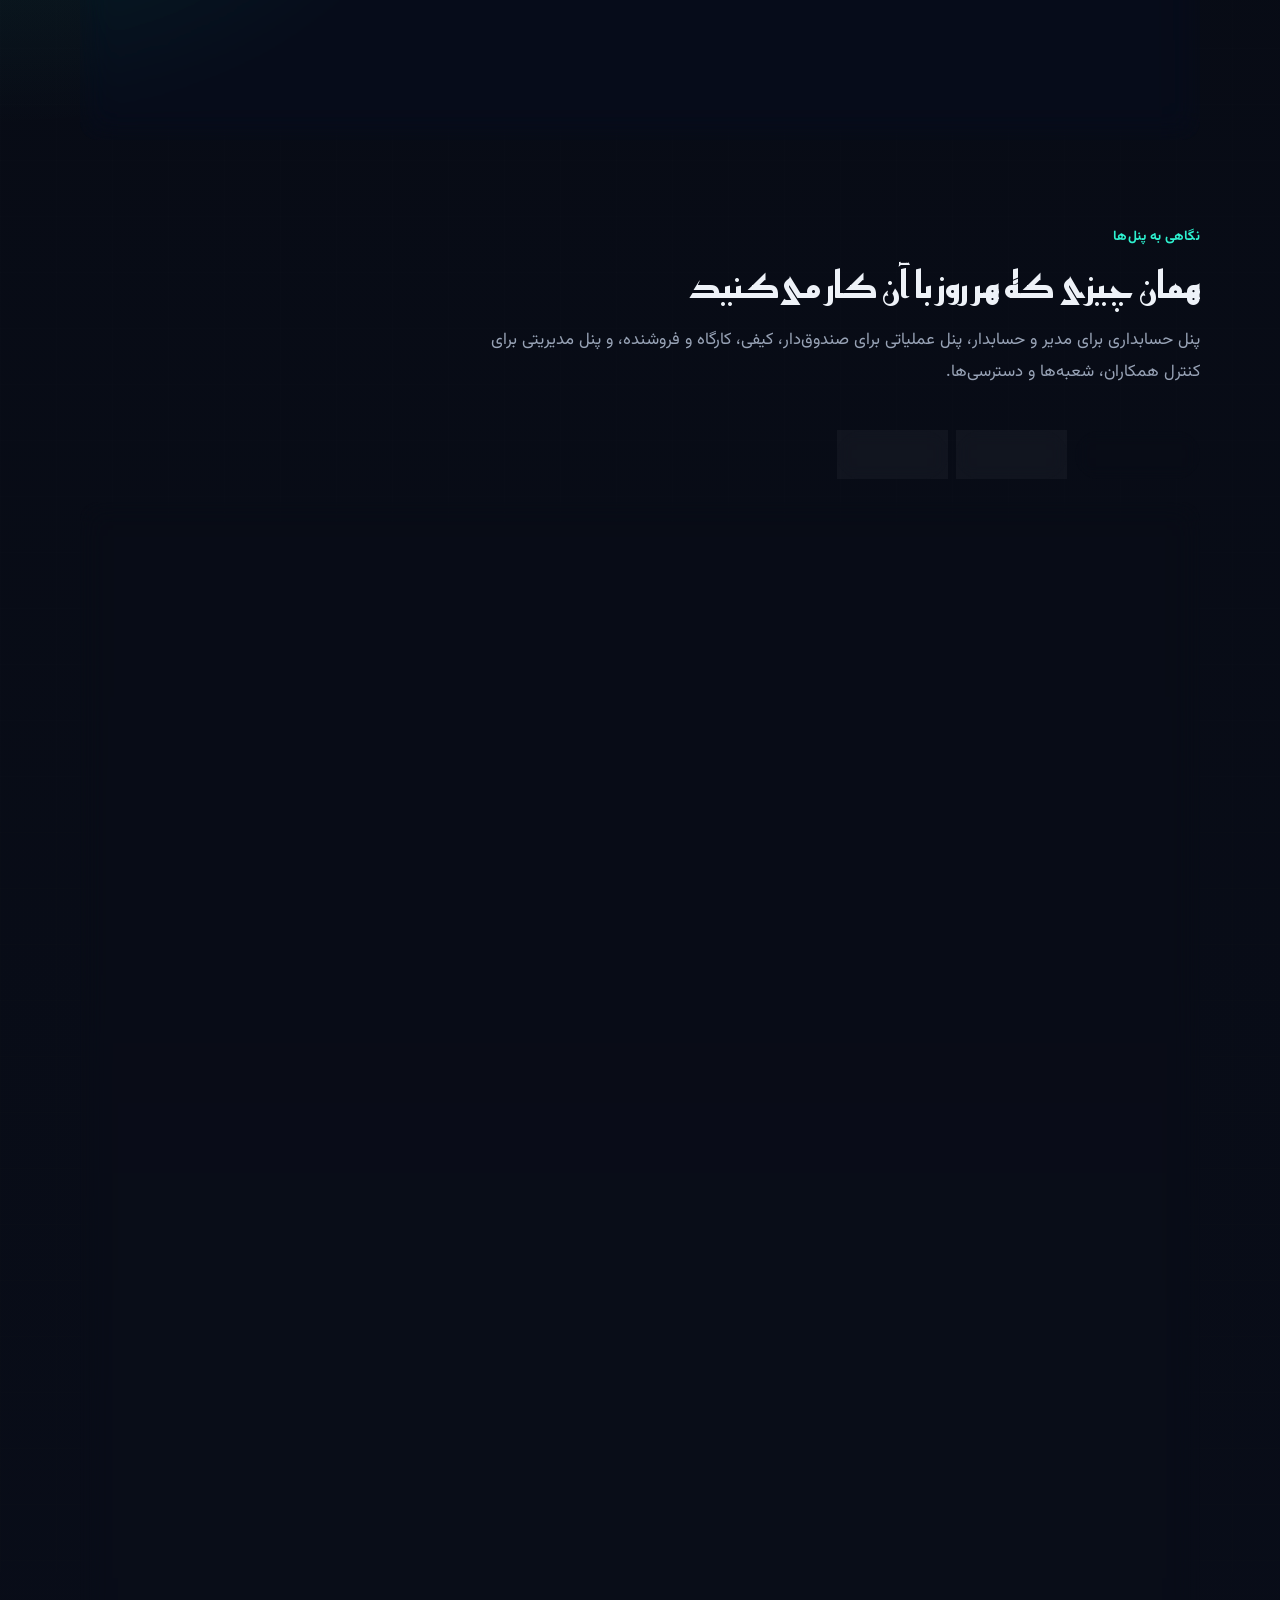
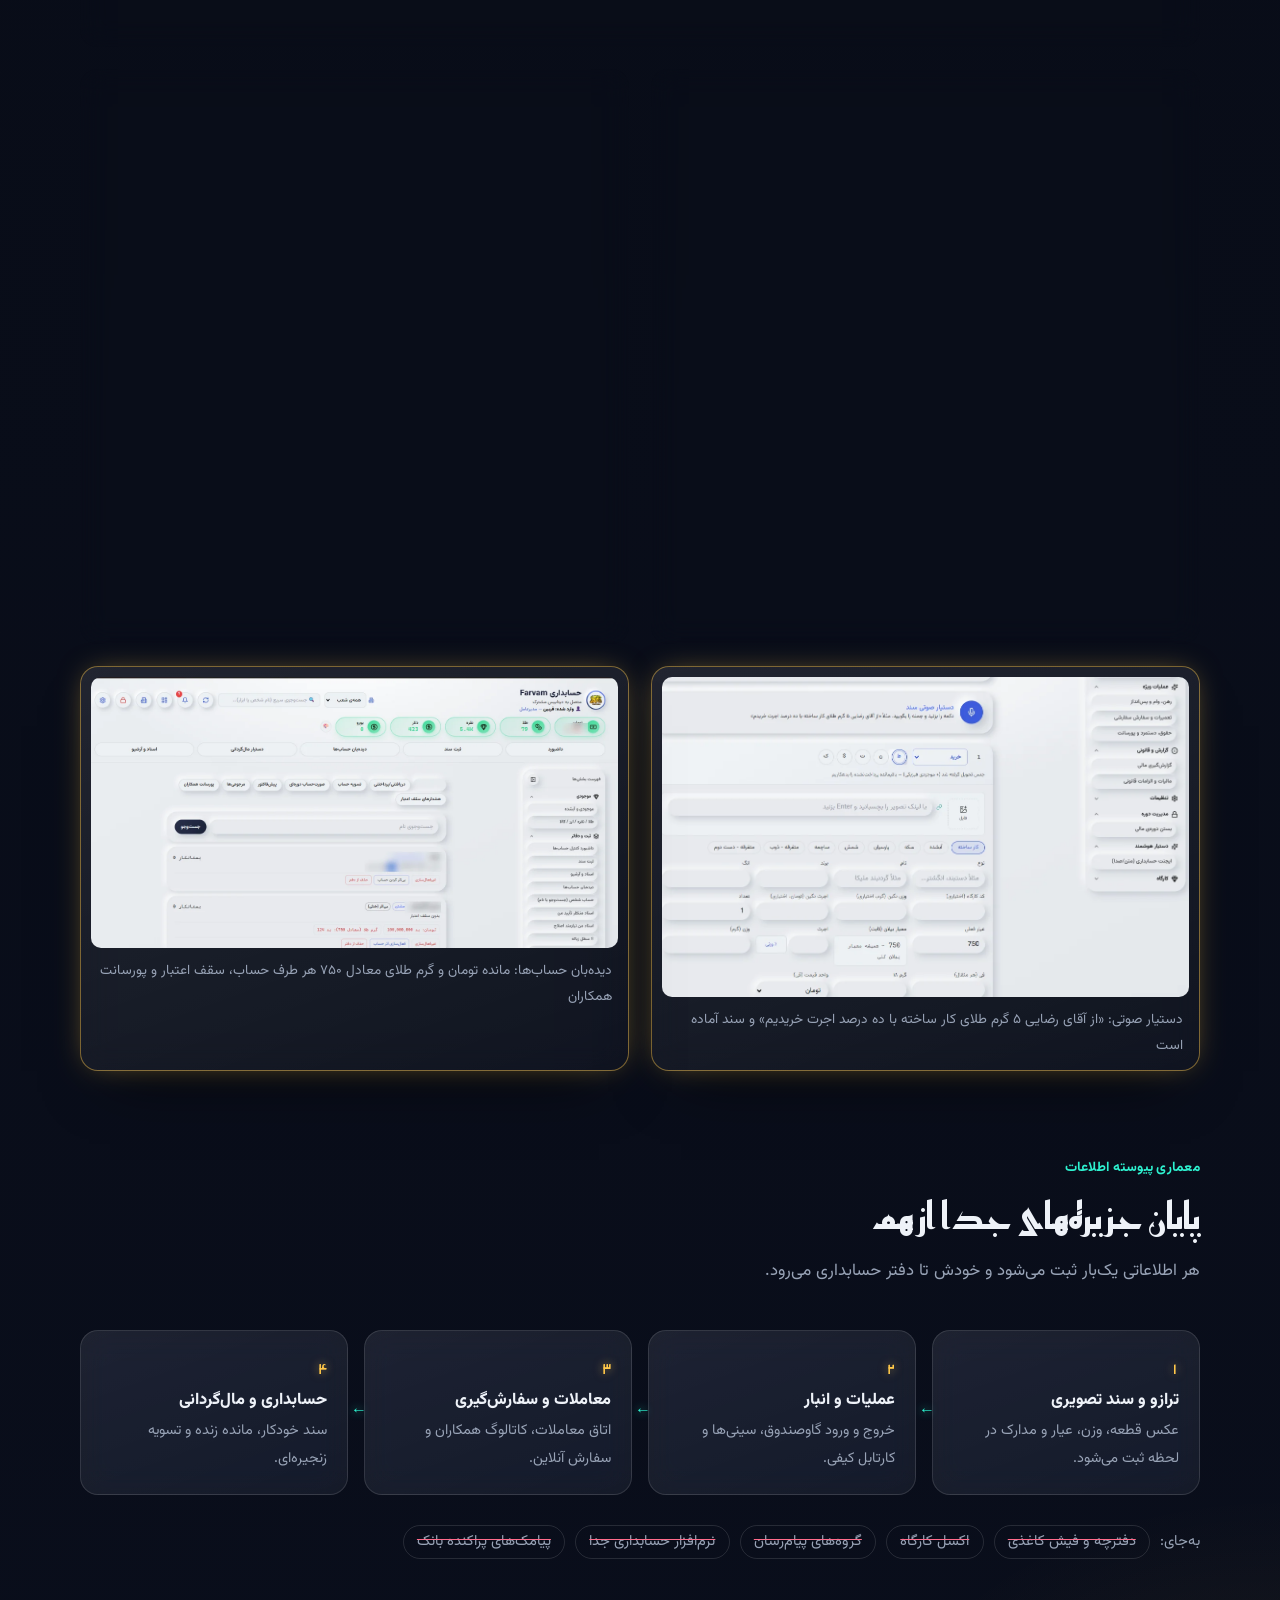
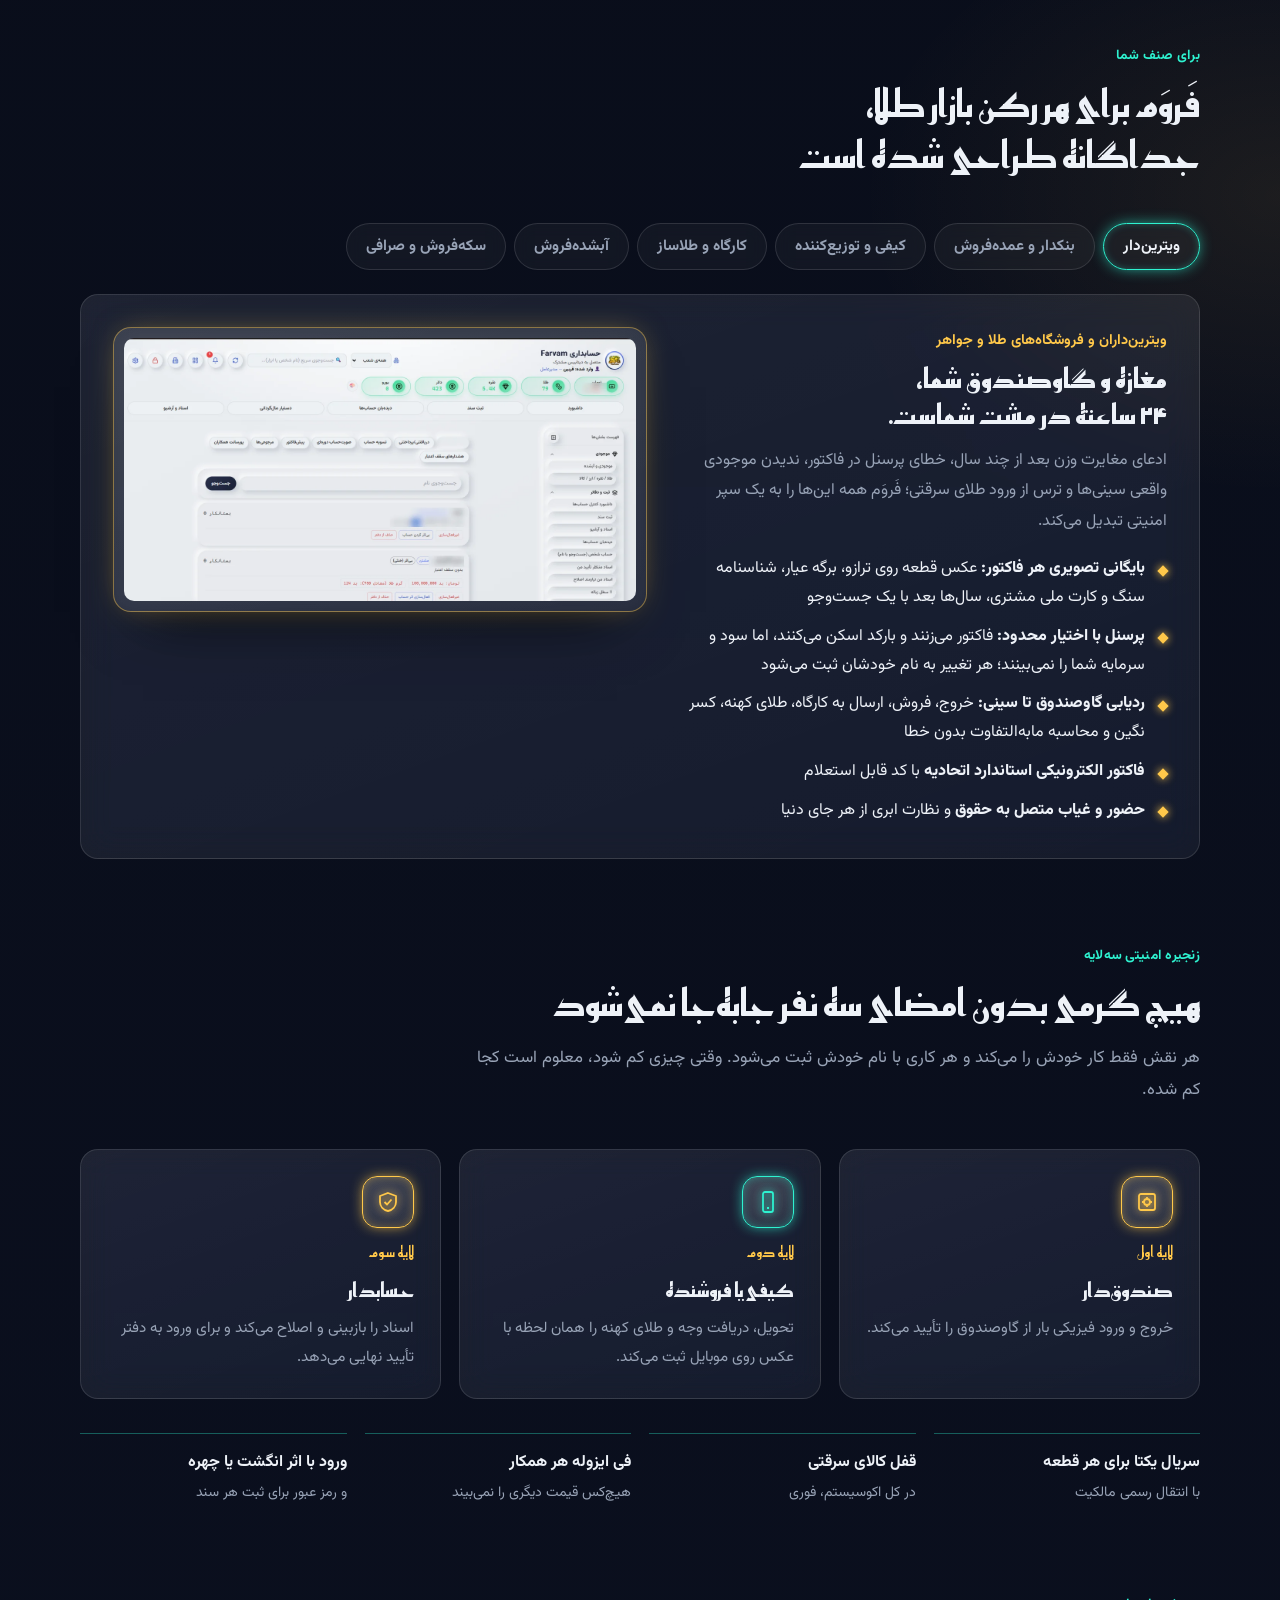
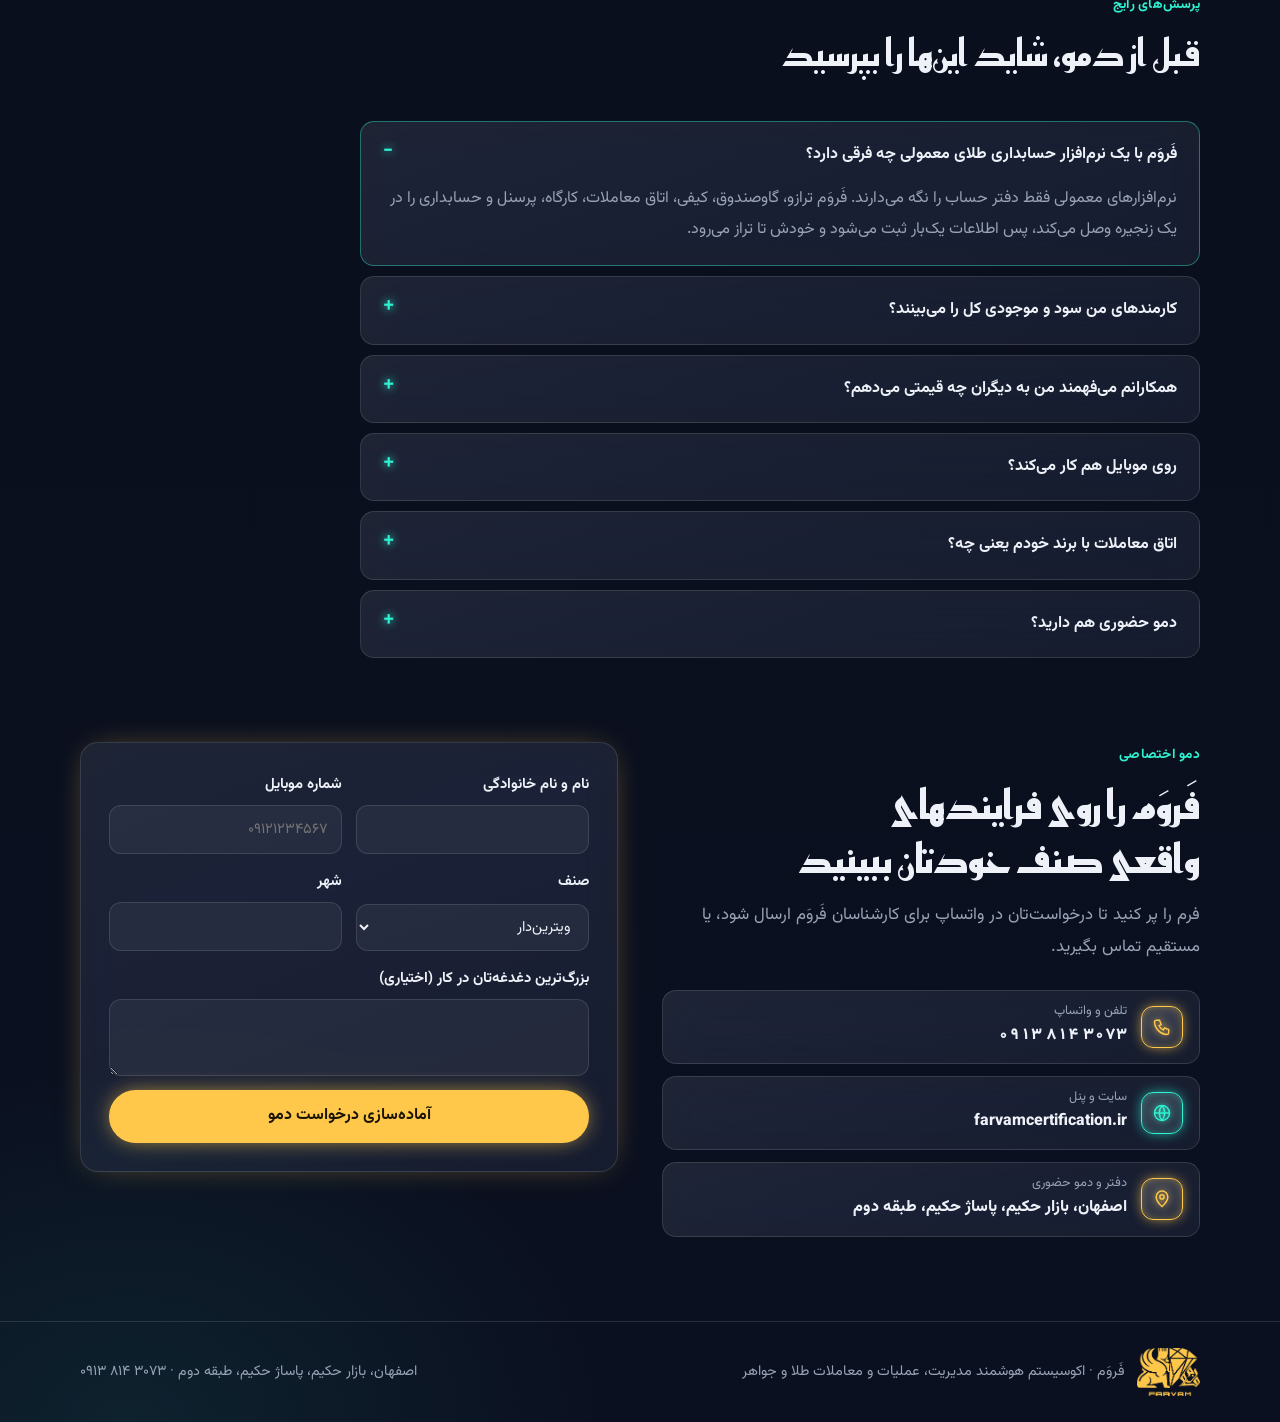
==== commit de86cbd3: "Use the Farvam logo on landing page and social images Gold transparent versions of the full logo and" ====
--- a/landing/index.html
+++ b/landing/index.html
@@ -8,6 +8,7 @@
 <meta property="og:url" content="https://farvamcertification.ir">
 <meta property="og:title" content="فَروَم | از ثبت اولین سوت تا بستن تراز سالانه">
 <meta property="og:description" content="در بازار طلا، هر خطا با وزن طلا تسویه می‌شود. فَروَم گاوصندوق، معاملات، پرسنل و حسابداری شما را در یک زنجیره به هم وصل می‌کند.">
+<link rel="icon" href="images/logo-mark-gold.png">
 <link rel="preconnect" href="https://fonts.googleapis.com">
 <link rel="preconnect" href="https://fonts.gstatic.com" crossorigin>
 <link rel="stylesheet" href="https://fonts.googleapis.com/css2?family=Reem+Kufi:wght@500;600;700&family=Vazirmatn:wght@400;500;700;800&display=swap">
@@ -55,7 +56,7 @@
 .nav{position:sticky;top:env(safe-area-inset-top,0px);z-index:30;background:rgba(6,9,16,.6);-webkit-backdrop-filter:blur(18px);backdrop-filter:blur(18px);border-bottom:1px solid var(--edge)}
 .nav .wrap{display:flex;align-items:center;justify-content:space-between;gap:16px;padding-block:12px}
 .brand{display:flex;align-items:center;gap:10px;text-decoration:none;font-family:var(--display);font-size:1.5rem;font-weight:700}
-.brand svg{filter:drop-shadow(0 0 6px rgba(255,200,74,.7))}
+.brand-mark{height:34px;width:auto;filter:drop-shadow(0 0 6px rgba(255,200,74,.55))}
 .nav ul{display:flex;gap:22px;list-style:none;margin:0;padding:0;font-size:.95rem}
 .nav ul a{text-decoration:none;color:var(--muted)}
 .nav ul a:hover{color:var(--text)}
@@ -100,6 +101,7 @@
 
 /* hero floating voucher */
 .hero-visual{position:relative}
+.hero-logo{display:block;height:86px;width:auto;margin-bottom:20px;filter:drop-shadow(0 0 18px rgba(255,200,74,.45))}
 .voucher{position:absolute;inset-inline-start:-18px;bottom:-28px;width:min(250px,62%);padding:16px;font-size:.84rem;border-color:rgba(46,242,208,.5);box-shadow:0 0 24px -8px var(--teal),0 20px 40px -20px rgba(0,0,0,.9)}
 .voucher .lcd{direction:ltr;text-align:left;font-weight:800;font-size:1.6rem;color:var(--teal);text-shadow:0 0 12px rgba(46,242,208,.6);line-height:1.2}
 .voucher .lcd small{font-size:.75rem;color:var(--muted);font-weight:500}
@@ -229,7 +231,7 @@
 <header class="nav">
   <div class="wrap">
     <a class="brand" href="#top" aria-label="فَروَم">
-      <svg width="30" height="30" viewBox="0 0 32 32" aria-hidden="true"><path d="M16 2 29 16 16 30 3 16Z" fill="none" stroke="#FFC84A" stroke-width="2"/><path d="M16 8 23 16 16 24 9 16Z" fill="#FFC84A"/></svg>
+      <img src="images/logo-mark-gold.png" alt="" width="50" height="32" class="brand-mark">
       فَروَم
     </a>
     <ul>
@@ -251,6 +253,7 @@
 <section class="hero" style="padding-block:0">
   <div class="wrap">
     <div>
+      <img class="hero-logo rise" src="images/logo-gold.png" alt="لوگوی فَروَم" width="113" height="86">
       <span class="eyebrow rise">◆ اکوسیستم مدیریت، عملیات و معاملات طلا و جواهر</span>
       <h1 class="rise d2">در بازار طلا، هر خطا<br>با <em>وزن طلا</em> تسویه می‌شود.</h1>
       <p class="lead rise d3">فَروَم گاوصندوق، ترازو، معاملات، پرسنل و حسابداری وزنی و ریالی شما را در <b>یک زنجیره پیوسته</b> به هم وصل می‌کند؛ از ثبت اولین سوت تا بستن تراز سالانه.</p>
@@ -521,7 +524,7 @@
 </section>
 </main>
 
-<footer><div class="wrap"><span>فَروَم · اکوسیستم هوشمند مدیریت، عملیات و معاملات طلا و جواهر</span><span>اصفهان، بازار حکیم، پاساژ حکیم، طبقه دوم · <a href="tel:+989138143073" dir="ltr" style="text-decoration:none">۰۹۱۳ ۸۱۴ ۳۰۷۳</a></span></div></footer>
+<footer><div class="wrap"><span style="display:flex;align-items:center;gap:12px"><img src="images/logo-gold.png" alt="لوگوی فَروَم" width="64" height="48" style="height:48px;width:auto">فَروَم · اکوسیستم هوشمند مدیریت، عملیات و معاملات طلا و جواهر</span><span style="align-self:center">اصفهان، بازار حکیم، پاساژ حکیم، طبقه دوم · <a href="tel:+989138143073" dir="ltr" style="text-decoration:none">۰۹۱۳ ۸۱۴ ۳۰۷۳</a></span></div></footer>
 
 <script>
 /* تصاویر پنل‌ها: فایل را با همین نام در پوشه images بگذارید (مثلاً images/acc-dashboard.webp). تا وقتی فایل نباشد، جای خالی نمایش داده می‌شود. */
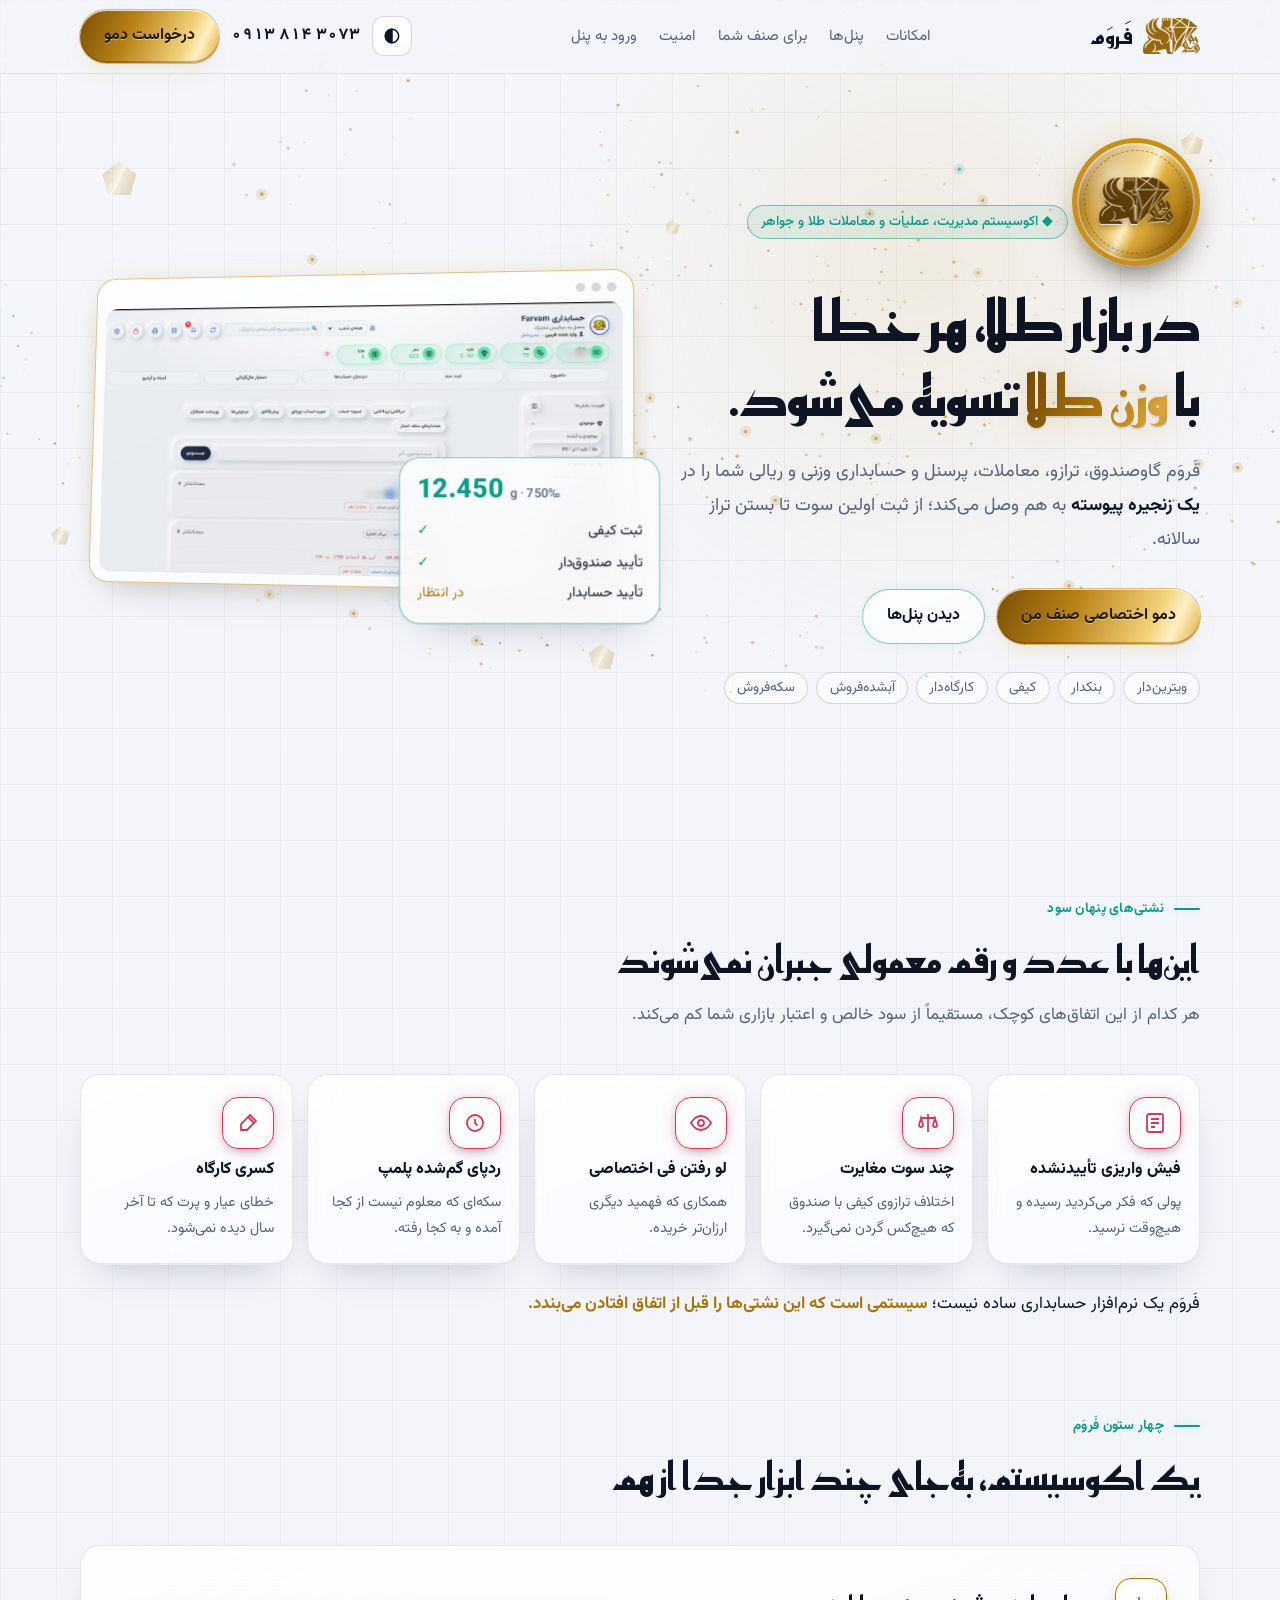
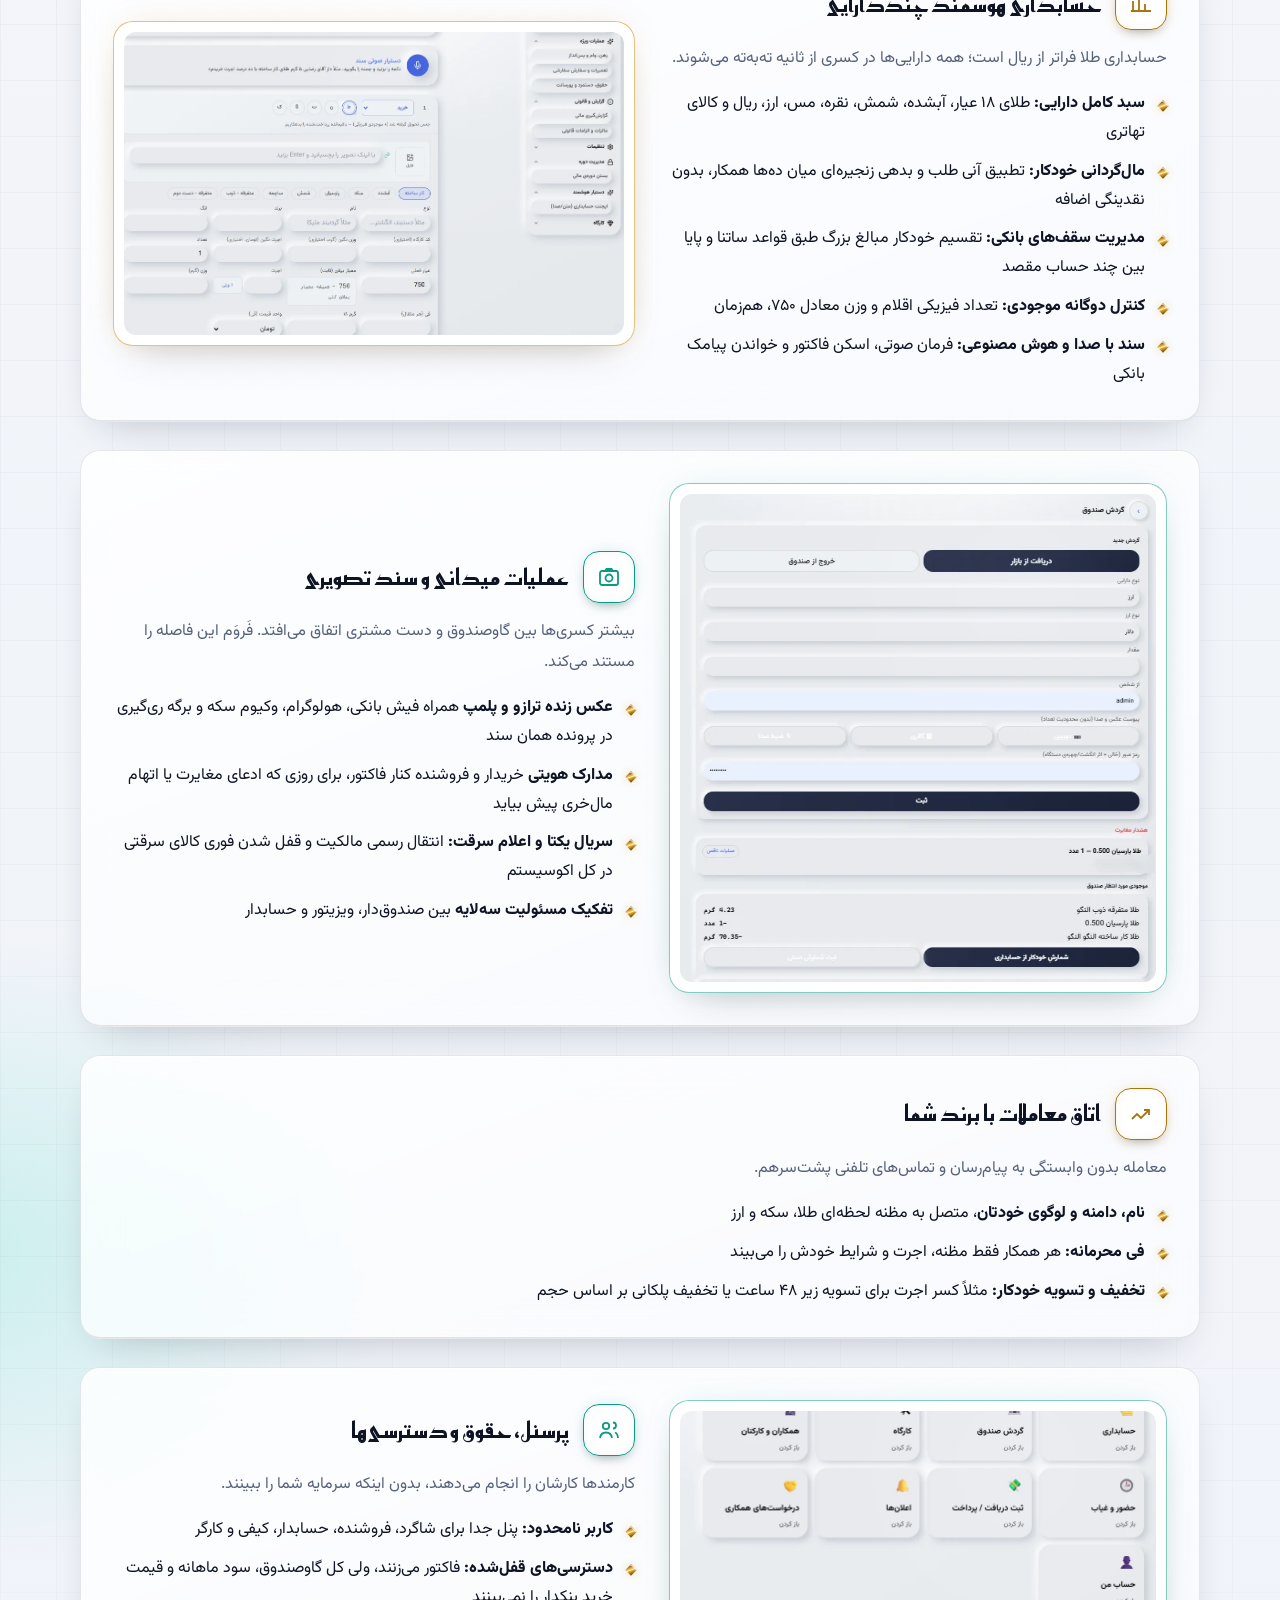
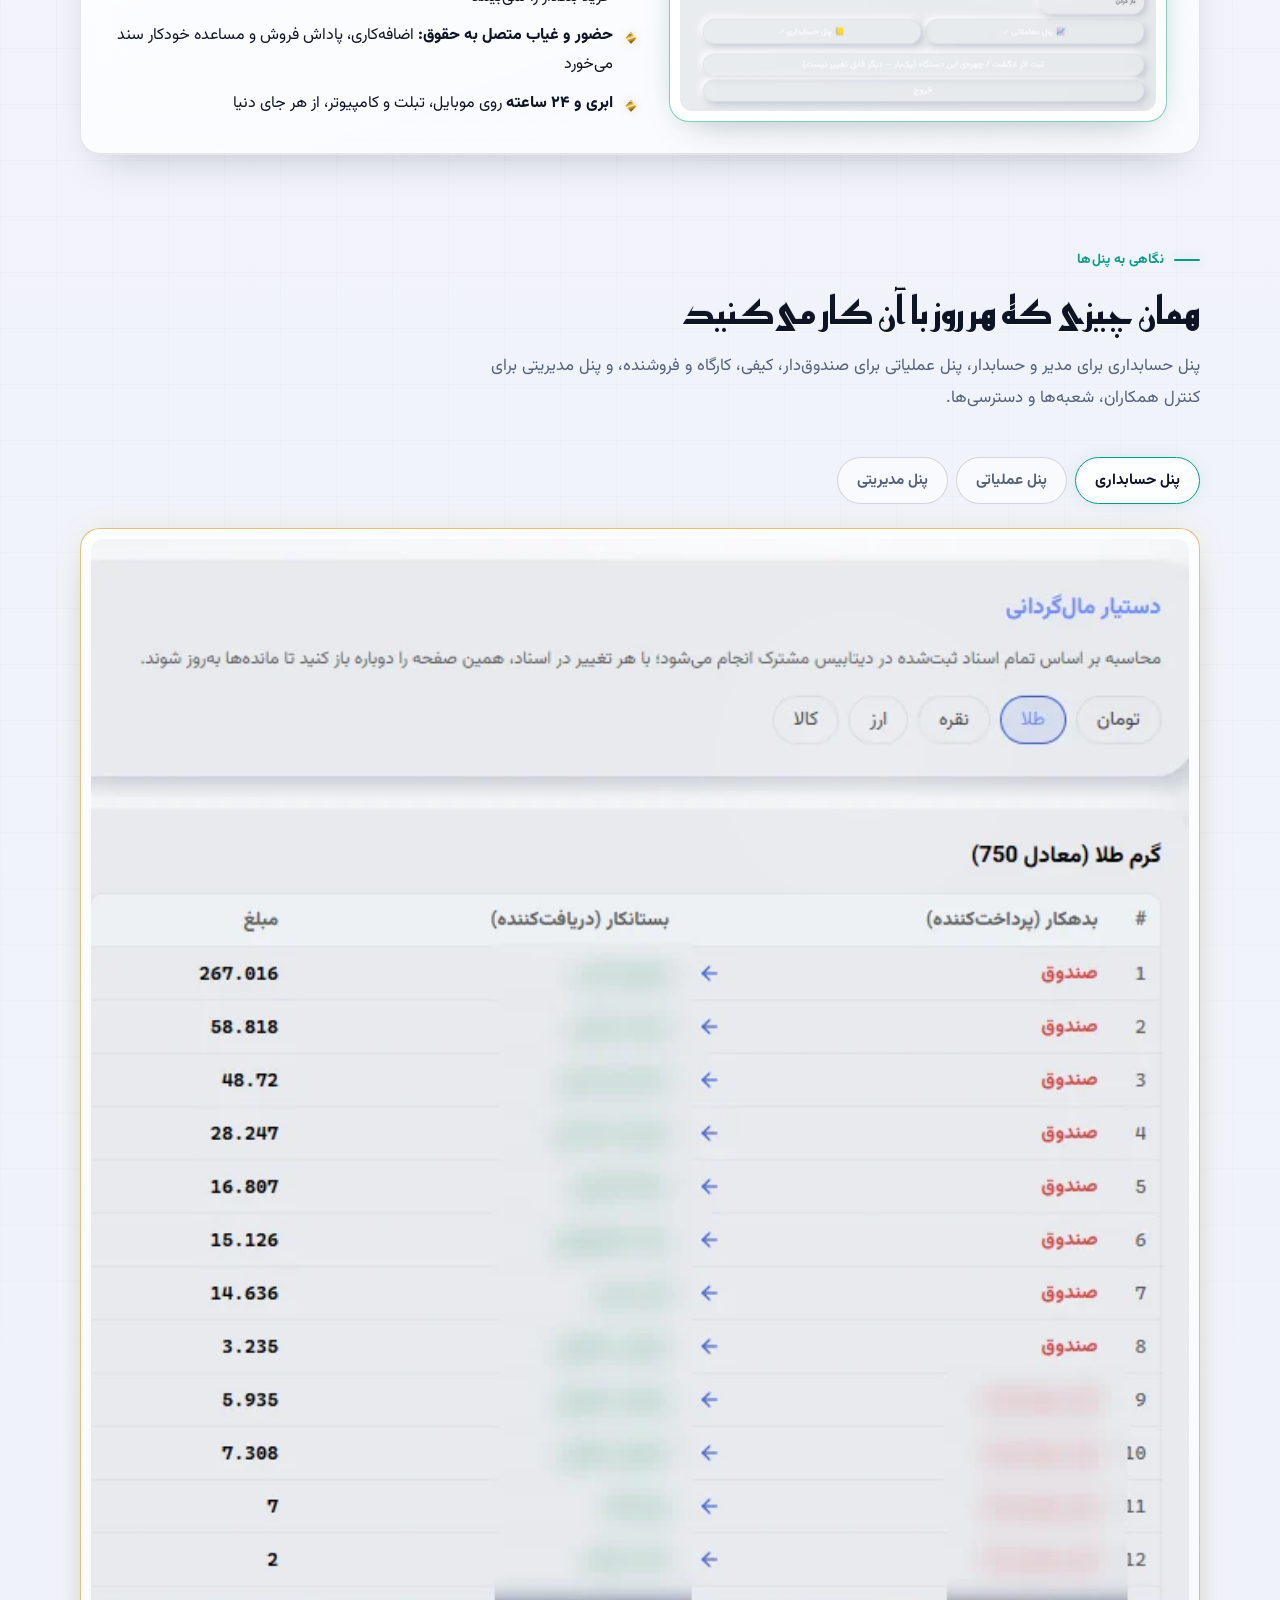
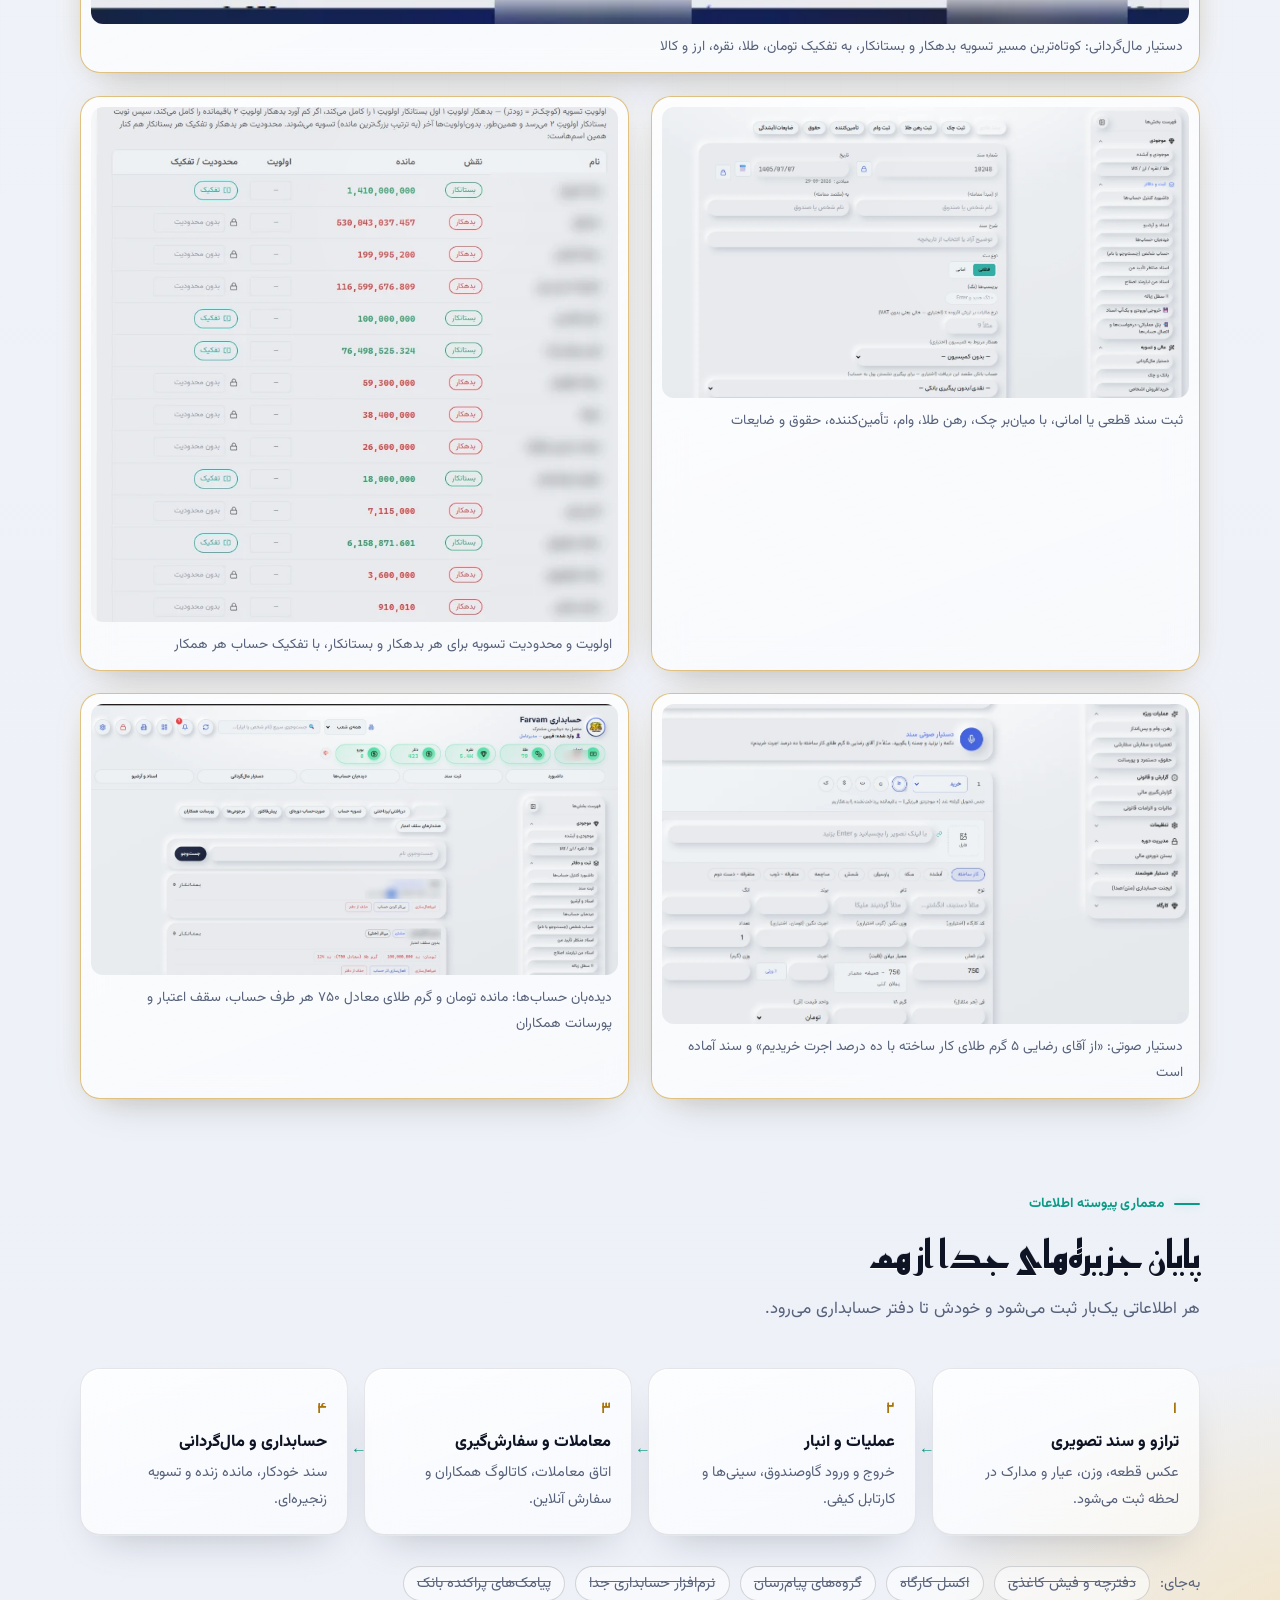
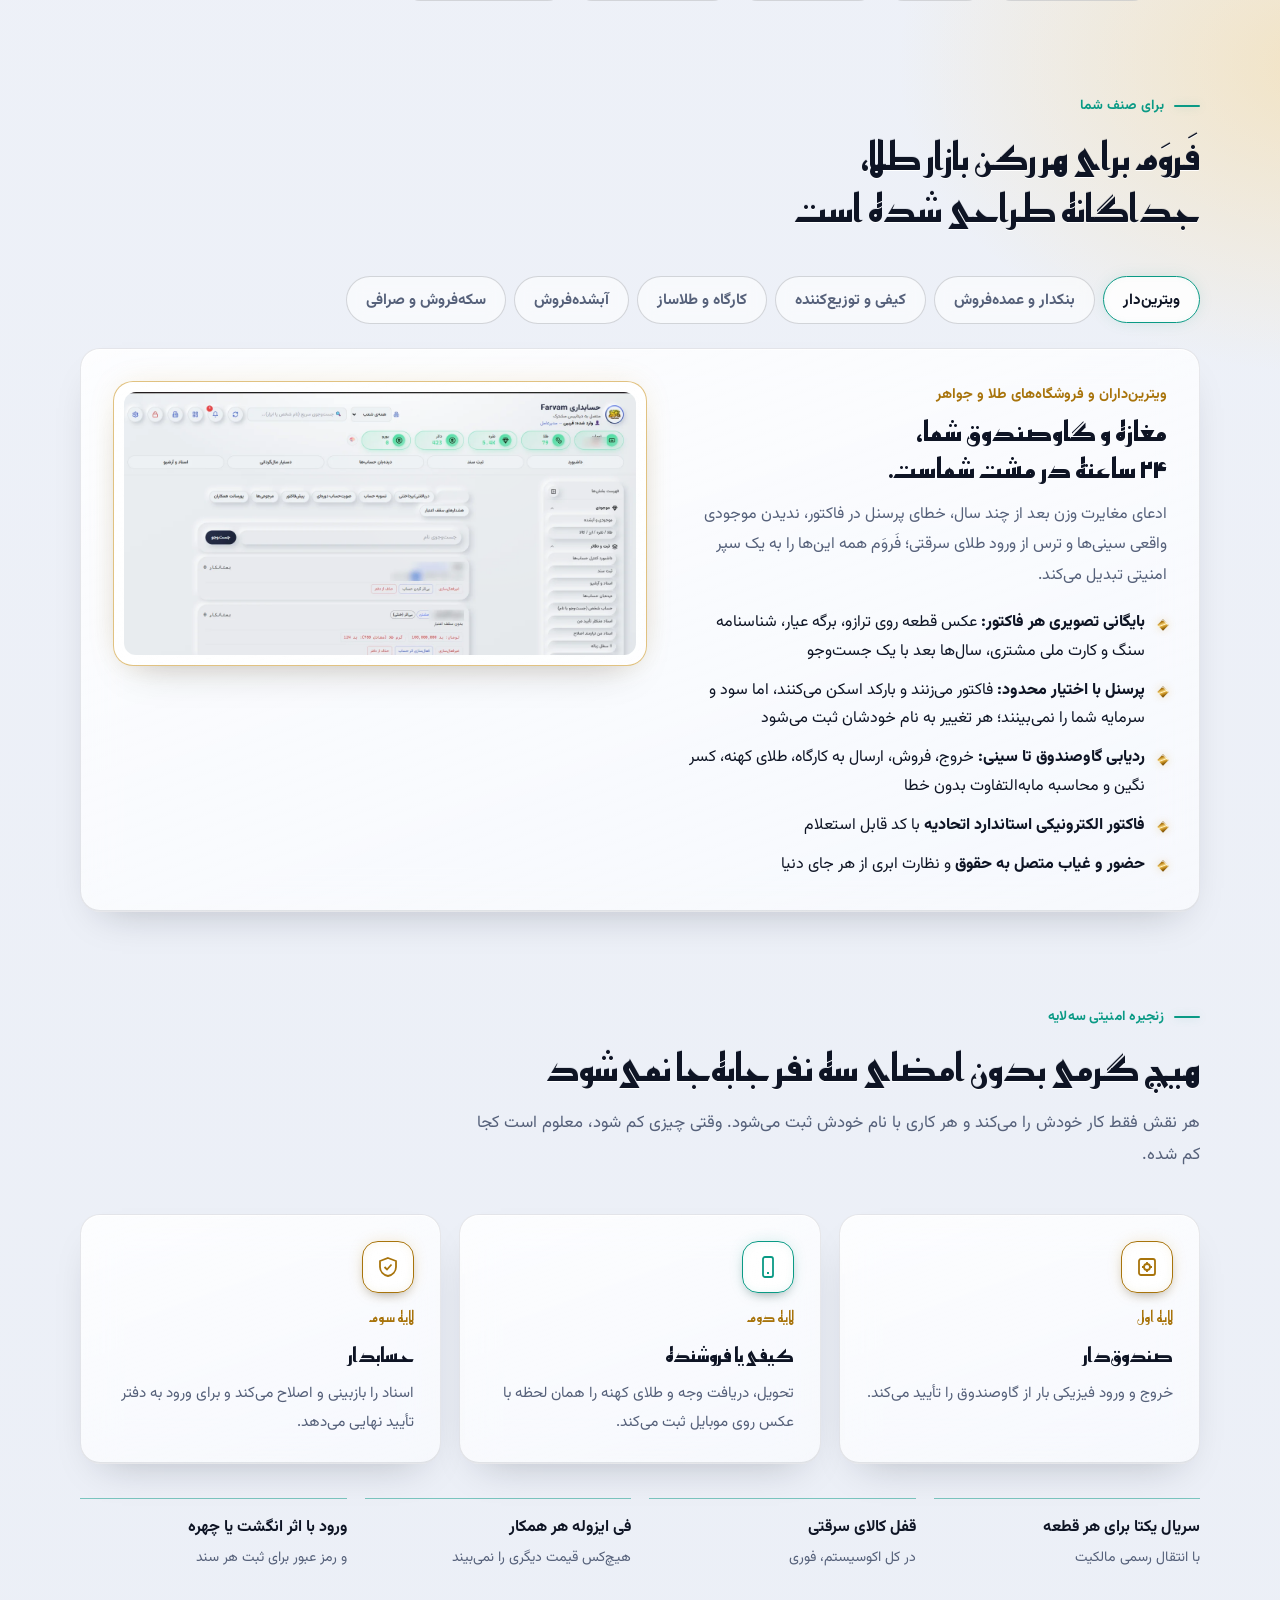
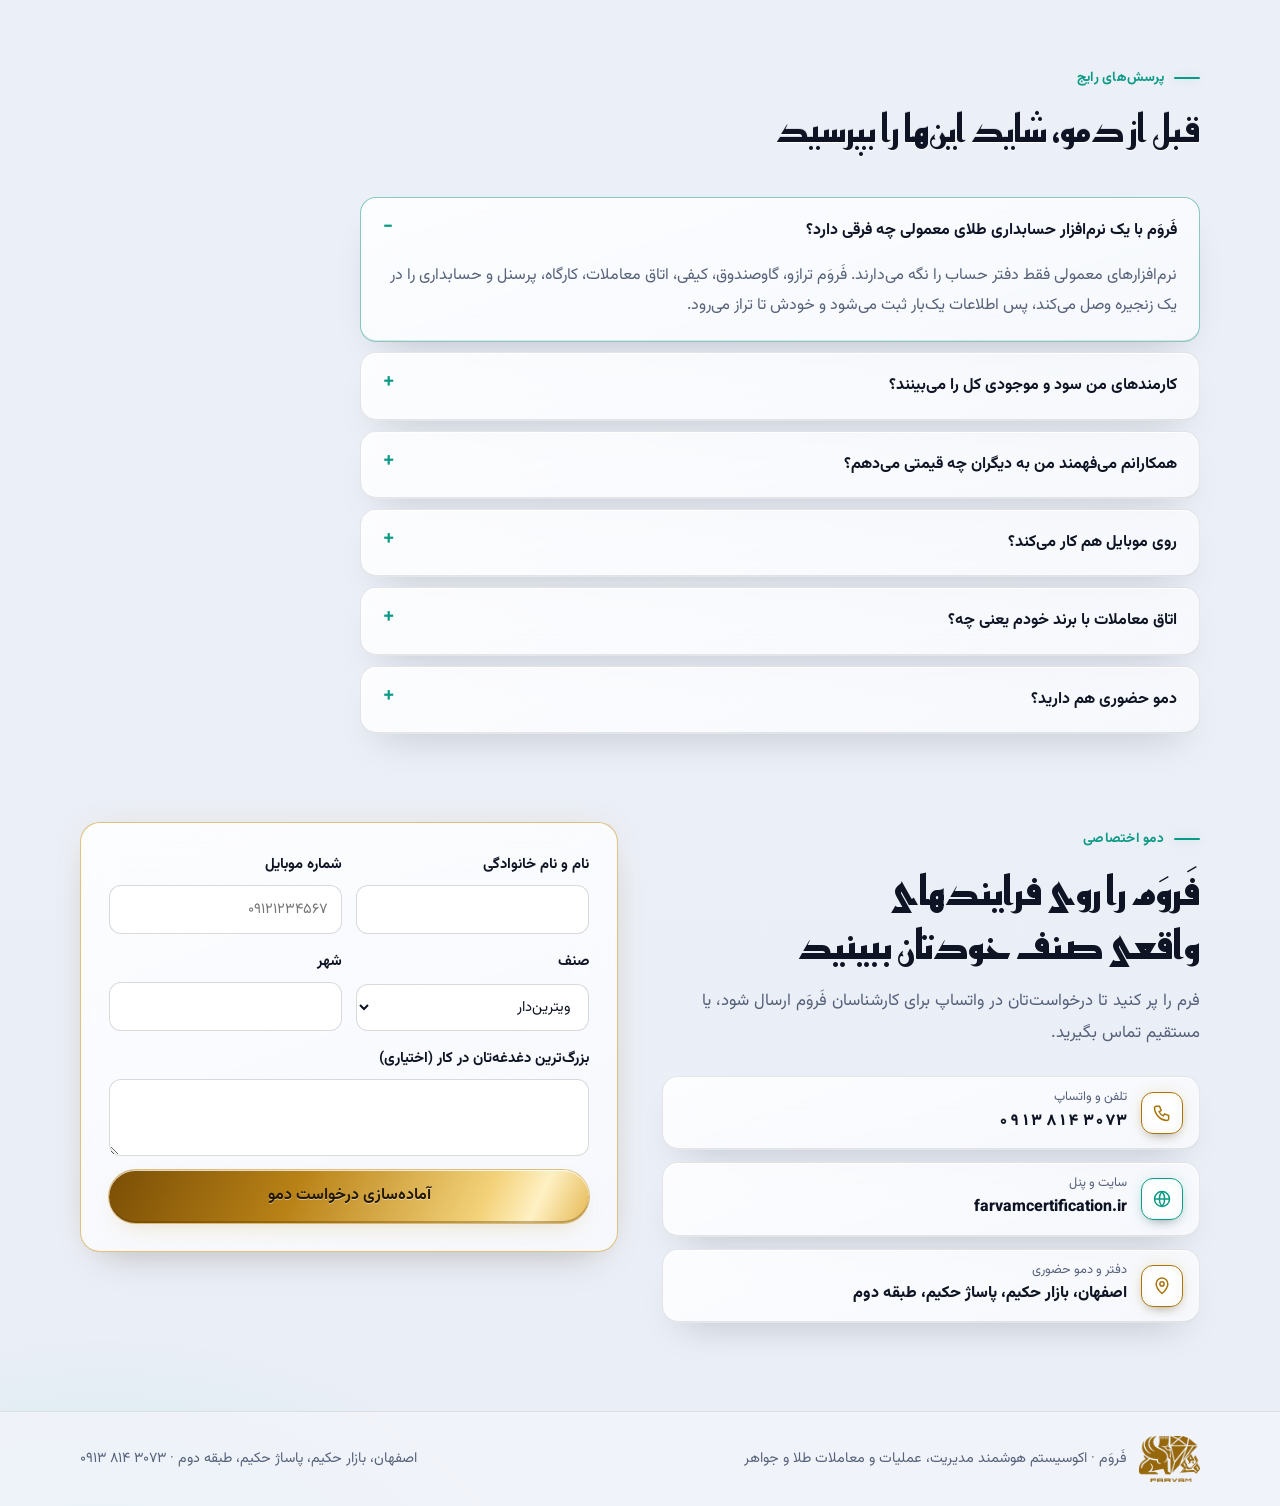
==== commit 2d0660cc: "Give Farvam landing light and dark themes with luxury 3D effects Follows the device theme with a man" ====
--- a/landing/index.html
+++ b/landing/index.html
@@ -8,35 +8,80 @@
 <meta property="og:url" content="https://farvamcertification.ir">
 <meta property="og:title" content="فَروَم | از ثبت اولین سوت تا بستن تراز سالانه">
 <meta property="og:description" content="در بازار طلا، هر خطا با وزن طلا تسویه می‌شود. فَروَم گاوصندوق، معاملات، پرسنل و حسابداری شما را در یک زنجیره به هم وصل می‌کند.">
-<link rel="icon" href="images/logo-mark-gold.png">
+<link rel="icon" href="images/logo-mark-deep.png" media="(prefers-color-scheme: light)">
+<link rel="icon" href="images/logo-mark-gold.png" media="(prefers-color-scheme: dark)">
+<meta name="color-scheme" content="light dark">
+<meta name="theme-color" content="#F4F6FB" media="(prefers-color-scheme: light)">
+<meta name="theme-color" content="#060910" media="(prefers-color-scheme: dark)">
 <link rel="preconnect" href="https://fonts.googleapis.com">
 <link rel="preconnect" href="https://fonts.gstatic.com" crossorigin>
 <link rel="stylesheet" href="https://fonts.googleapis.com/css2?family=Reem+Kufi:wght@500;600;700&family=Vazirmatn:wght@400;500;700;800&display=swap">
 <style>
-/* Layout: night vault — near-black ground lit by gold and teal glows; every card and icon is frosted glass with a neon edge. Single dark look by design. */
+/* Layout: vault-glass — frosted cards with neon gold/teal edges on a soft mesh ground; light and dark share one token set and follow the device. */
 :root{
-  --bg:#060910; --bg2:#0B1020; --text:#EEF2F8; --muted:#98A3B6; --dim:#6B7588;
-  --glass:rgba(255,255,255,.055); --glass-2:rgba(255,255,255,.09); --edge:rgba(255,255,255,.12);
-  --gold:#FFC84A; --teal:#2EF2D0; --rose:#FF6B8B; --ok:#39E58C;
+  --bg:#F4F6FB; --bg2:#EAEEF6; --text:#0E1424; --muted:#56617A; --dim:#8a93a8;
+  --glass:rgba(255,255,255,.58); --glass-2:rgba(255,255,255,.86); --edge:rgba(14,20,36,.09); --edge-2:rgba(14,20,36,.16);
+  --gold:#A8740C; --gold-hi:#C8901A; --on-gold:#FFFFFF; --teal:#0A9A85; --rose:#D23A5C; --ok:#12925A;
+  --gold-line:rgba(200,144,26,.55); --gold-glow:rgba(200,144,26,.28); --gold-soft:rgba(200,144,26,.10);
+  --teal-line:rgba(10,154,133,.5); --teal-glow:rgba(10,154,133,.22); --teal-soft:rgba(10,154,133,.08);
+  --mesh-a:rgba(255,196,74,.30); --mesh-b:rgba(46,220,190,.20); --grid:rgba(14,20,36,.045);
+  --nav-bg:rgba(244,246,251,.72); --field:rgba(255,255,255,.9); --shot-bg:#E9ECF1;
+  --shadow:0 18px 40px -22px rgba(14,20,36,.28); --glow-text:none;
+  --metal:linear-gradient(115deg,#7A4E05 0%,#B98217 22%,#F3D27A 44%,#FFF1C4 50%,#E0AE3E 58%,#A06C0C 80%,#6E4604 100%);
+  --metal-text:linear-gradient(115deg,#6E4604 0%,#A8740C 30%,#D9A43A 50%,#A8740C 70%,#6E4604 100%);
+  --bevel-hi:rgba(255,255,255,.95); --bevel-lo:rgba(14,20,36,.10); --coin-rim:#C8901A;
   --display:"Reem Kufi","Vazirmatn",Tahoma,sans-serif;
   --body:"Vazirmatn",Tahoma,"Segoe UI",sans-serif;
+}
+@media (prefers-color-scheme: dark){
+  :root:not([data-theme="light"]){
+    --bg:#060910; --bg2:#0B1020; --text:#EEF2F8; --muted:#98A3B6; --dim:#6B7588;
+    --glass:rgba(255,255,255,.045); --glass-2:rgba(255,255,255,.085); --edge:rgba(255,255,255,.11); --edge-2:rgba(255,255,255,.2);
+    --gold:#FFC84A; --gold-hi:#FFD66E; --on-gold:#1A1405; --teal:#2EF2D0; --rose:#FF6B8B; --ok:#39E58C;
+    --gold-line:rgba(255,200,74,.5); --gold-glow:rgba(255,200,74,.55); --gold-soft:rgba(255,200,74,.08);
+    --teal-line:rgba(46,242,208,.5); --teal-glow:rgba(46,242,208,.5); --teal-soft:rgba(46,242,208,.07);
+    --mesh-a:rgba(255,200,74,.16); --mesh-b:rgba(46,242,208,.10); --grid:rgba(255,255,255,.035);
+    --nav-bg:rgba(6,9,16,.62); --field:rgba(255,255,255,.05); --shot-bg:#E9ECF1;
+    --shadow:0 30px 60px -30px rgba(0,0,0,.85); --glow-text:0 0 24px rgba(255,200,74,.45);
+    --metal:linear-gradient(115deg,#9A6A10 0%,#E0AE3E 22%,#FFE39A 44%,#FFF7DA 50%,#FFD066 58%,#C8901A 80%,#8A5A08 100%);
+    --metal-text:var(--metal); --bevel-hi:rgba(255,255,255,.16); --bevel-lo:rgba(0,0,0,.55); --coin-rim:#FFC84A;
+    color-scheme:dark;
+  }
+}
+:root[data-theme="dark"]{
+  --bg:#060910; --bg2:#0B1020; --text:#EEF2F8; --muted:#98A3B6; --dim:#6B7588;
+  --glass:rgba(255,255,255,.045); --glass-2:rgba(255,255,255,.085); --edge:rgba(255,255,255,.11); --edge-2:rgba(255,255,255,.2);
+  --gold:#FFC84A; --gold-hi:#FFD66E; --on-gold:#1A1405; --teal:#2EF2D0; --rose:#FF6B8B; --ok:#39E58C;
+  --gold-line:rgba(255,200,74,.5); --gold-glow:rgba(255,200,74,.55); --gold-soft:rgba(255,200,74,.08);
+  --teal-line:rgba(46,242,208,.5); --teal-glow:rgba(46,242,208,.5); --teal-soft:rgba(46,242,208,.07);
+  --mesh-a:rgba(255,200,74,.16); --mesh-b:rgba(46,242,208,.10); --grid:rgba(255,255,255,.035);
+  --nav-bg:rgba(6,9,16,.62); --field:rgba(255,255,255,.05); --shot-bg:#E9ECF1;
+  --shadow:0 30px 60px -30px rgba(0,0,0,.85); --glow-text:0 0 24px rgba(255,200,74,.45);
+  --metal:linear-gradient(115deg,#9A6A10 0%,#E0AE3E 22%,#FFE39A 44%,#FFF7DA 50%,#FFD066 58%,#C8901A 80%,#8A5A08 100%);
+  --metal-text:var(--metal); --bevel-hi:rgba(255,255,255,.16); --bevel-lo:rgba(0,0,0,.55); --coin-rim:#FFC84A;
   color-scheme:dark;
 }
+/* logo swap: deep gold on light, bright gold on dark */
+.lg-dark{display:none}
+@media (prefers-color-scheme: dark){:root:not([data-theme="light"]) .lg-dark{display:inline-block}:root:not([data-theme="light"]) .lg-light{display:none}}
+:root[data-theme="dark"] .lg-dark{display:inline-block}
+:root[data-theme="dark"] .lg-light{display:none}
+
 *{box-sizing:border-box}
 [hidden]{display:none!important}
 html{scroll-behavior:smooth}
 @media (prefers-reduced-motion: reduce){html{scroll-behavior:auto}*{animation:none!important;transition:none!important}}
-body{margin:0;background:var(--bg);color:var(--text);font-family:var(--body);font-size:16px;line-height:1.9;-webkit-font-smoothing:antialiased}
+body{margin:0;background:var(--bg);color:var(--text);font-family:var(--body);font-size:16px;line-height:1.9;-webkit-font-smoothing:antialiased;transition:background .3s ease,color .3s ease}
 .page{direction:rtl;text-align:right;position:relative;overflow:hidden;
   background:
-   radial-gradient(900px 520px at 88% -8%, rgba(255,200,74,.16), transparent 62%),
-   radial-gradient(760px 520px at 0% 32%, rgba(46,242,208,.10), transparent 60%),
-   radial-gradient(700px 500px at 100% 70%, rgba(255,200,74,.08), transparent 60%),
-   radial-gradient(800px 600px at 10% 100%, rgba(46,242,208,.08), transparent 60%),
+   radial-gradient(900px 560px at 92% -10%, var(--mesh-a), transparent 62%),
+   radial-gradient(760px 520px at -4% 30%, var(--mesh-b), transparent 60%),
+   radial-gradient(700px 500px at 104% 68%, var(--mesh-a), transparent 62%),
+   radial-gradient(800px 600px at 8% 102%, var(--mesh-b), transparent 60%),
    linear-gradient(var(--bg),var(--bg2));}
-.page::before{content:"";position:absolute;inset:0;pointer-events:none;opacity:.35;
-  background-image:linear-gradient(rgba(255,255,255,.035) 1px,transparent 1px),linear-gradient(90deg,rgba(255,255,255,.035) 1px,transparent 1px);
-  background-size:56px 56px;mask-image:linear-gradient(#000,transparent 70%);-webkit-mask-image:linear-gradient(#000,transparent 70%)}
+.page::before{content:"";position:absolute;inset:0;pointer-events:none;
+  background-image:linear-gradient(var(--grid) 1px,transparent 1px),linear-gradient(90deg,var(--grid) 1px,transparent 1px);
+  background-size:56px 56px;mask-image:linear-gradient(#000,transparent 55%);-webkit-mask-image:linear-gradient(#000,transparent 55%)}
 a{color:inherit}
 h1,h2,h3{font-family:var(--display);line-height:1.35;text-wrap:balance;margin:0}
 p{margin:0}
@@ -45,65 +90,63 @@
 :focus-visible{outline:2px solid var(--teal);outline-offset:3px;border-radius:6px}
 
 /* glass primitives */
-.glass{background:linear-gradient(160deg,var(--glass-2),var(--glass));border:1px solid var(--edge);-webkit-backdrop-filter:blur(16px) saturate(140%);backdrop-filter:blur(16px) saturate(140%);border-radius:18px}
-.neon{--n:var(--gold);width:52px;height:52px;flex:none;border-radius:15px;display:grid;place-items:center;color:var(--n);
-  background:linear-gradient(160deg,rgba(255,255,255,.12),rgba(255,255,255,.03));-webkit-backdrop-filter:blur(10px);backdrop-filter:blur(10px);
-  border:1.5px solid var(--n);box-shadow:0 0 14px -3px var(--n),inset 0 0 14px -6px var(--n)}
-.neon.t{--n:var(--teal)} .neon.r{--n:var(--rose)}
-.neon svg{width:24px;height:24px;filter:drop-shadow(0 0 4px var(--n))}
+.glass{background:linear-gradient(160deg,var(--glass-2),var(--glass));border:1px solid var(--edge);-webkit-backdrop-filter:blur(18px) saturate(150%);backdrop-filter:blur(18px) saturate(150%);border-radius:20px;box-shadow:var(--shadow)}
+.neon{--n:var(--gold);--ng:var(--gold-glow);width:52px;height:52px;flex:none;border-radius:16px;display:grid;place-items:center;color:var(--n);
+  background:linear-gradient(160deg,var(--glass-2),var(--glass));-webkit-backdrop-filter:blur(10px);backdrop-filter:blur(10px);
+  border:1.5px solid var(--n);box-shadow:0 0 16px -3px var(--ng),inset 0 0 14px -7px var(--ng)}
+.neon.t{--n:var(--teal);--ng:var(--teal-glow)} .neon.r{--n:var(--rose);--ng:rgba(210,58,92,.35)}
+.neon svg{width:24px;height:24px}
 
 /* nav */
-.nav{position:sticky;top:env(safe-area-inset-top,0px);z-index:30;background:rgba(6,9,16,.6);-webkit-backdrop-filter:blur(18px);backdrop-filter:blur(18px);border-bottom:1px solid var(--edge)}
-.nav .wrap{display:flex;align-items:center;justify-content:space-between;gap:16px;padding-block:12px}
+.nav{position:sticky;top:env(safe-area-inset-top,0px);z-index:30;background:var(--nav-bg);-webkit-backdrop-filter:blur(18px) saturate(160%);backdrop-filter:blur(18px) saturate(160%);border-bottom:1px solid var(--edge)}
+.nav .wrap{display:flex;align-items:center;justify-content:space-between;gap:16px;padding-block:10px}
 .brand{display:flex;align-items:center;gap:10px;text-decoration:none;font-family:var(--display);font-size:1.5rem;font-weight:700}
-.brand-mark{height:34px;width:auto;filter:drop-shadow(0 0 6px rgba(255,200,74,.55))}
+.brand-mark{height:36px;width:auto}
 .nav ul{display:flex;gap:22px;list-style:none;margin:0;padding:0;font-size:.95rem}
-.nav ul a{text-decoration:none;color:var(--muted)}
+.nav ul a{text-decoration:none;color:var(--muted);transition:color .15s}
 .nav ul a:hover{color:var(--text)}
-.nav-side{display:flex;align-items:center;gap:14px}
-.nav-tel{text-decoration:none;font-weight:700;white-space:nowrap;color:var(--text)}
-.btn{display:inline-flex;align-items:center;justify-content:center;gap:8px;font:inherit;font-weight:700;border-radius:999px;padding:.7em 1.5em;border:0;cursor:pointer;text-decoration:none;transition:transform .15s ease,box-shadow .15s ease}
+.nav-side{display:flex;align-items:center;gap:12px}
+.nav-tel{text-decoration:none;font-weight:700;white-space:nowrap}
+.theme-btn{width:40px;height:40px;border-radius:12px;display:grid;place-items:center;cursor:pointer;color:var(--text);background:linear-gradient(160deg,var(--glass-2),var(--glass));border:1px solid var(--edge-2)}
+.theme-btn svg{width:20px;height:20px}
+.btn{display:inline-flex;align-items:center;justify-content:center;gap:8px;font:inherit;font-weight:700;border-radius:999px;padding:.7em 1.5em;border:0;cursor:pointer;text-decoration:none;transition:transform .15s ease,box-shadow .2s ease}
 .btn:hover{transform:translateY(-1px)}
-.btn-gold{background:var(--gold);color:#1A1405;box-shadow:0 0 22px -4px rgba(255,200,74,.8)}
-.btn-gold:hover{box-shadow:0 0 30px -2px rgba(255,200,74,.95)}
-.btn-glass{color:var(--text);background:rgba(255,255,255,.06);border:1px solid rgba(46,242,208,.55);box-shadow:0 0 16px -6px var(--teal);-webkit-backdrop-filter:blur(10px);backdrop-filter:blur(10px)}
-@media (max-width:900px){.nav ul{display:none}}
-@media (max-width:480px){.nav-tel{display:none}}
+.btn-gold{background:linear-gradient(180deg,var(--gold-hi),var(--gold));color:var(--on-gold);box-shadow:0 8px 24px -8px var(--gold-glow),0 0 0 1px var(--gold-line)}
+.btn-gold:hover{box-shadow:0 10px 32px -6px var(--gold-glow),0 0 0 1px var(--gold-line)}
+.btn-glass{color:var(--text);background:linear-gradient(160deg,var(--glass-2),var(--glass));border:1px solid var(--teal-line);box-shadow:0 0 18px -8px var(--teal-glow);-webkit-backdrop-filter:blur(10px);backdrop-filter:blur(10px)}
+@media (max-width:960px){.nav ul{display:none}}
+@media (max-width:520px){.nav-tel{display:none}.nav .btn-gold{padding:.6em 1.1em;font-size:.9rem}}
 
 /* hero */
-.hero .wrap{display:grid;grid-template-columns:1fr 1.05fr;gap:48px;align-items:center;padding-block:72px 80px}
+.hero .wrap{display:grid;grid-template-columns:1fr 1.05fr;gap:48px;align-items:center;padding-block:64px 84px}
 .hero .wrap>*{min-width:0}
-.eyebrow{display:inline-flex;align-items:center;gap:8px;font-size:.85rem;color:var(--teal);border:1px solid rgba(46,242,208,.45);border-radius:999px;padding:.25em 1em;margin-bottom:22px;background:rgba(46,242,208,.06);box-shadow:0 0 14px -6px var(--teal)}
-.hero h1{font-size:clamp(2rem,4.6vw,3.4rem);font-weight:700}
-.hero h1 em{font-style:normal;color:var(--gold);text-shadow:0 0 24px rgba(255,200,74,.45)}
+.hero-logo{display:block;height:88px;width:auto;margin-bottom:18px}
+.eyebrow{display:inline-flex;align-items:center;gap:8px;font-size:.85rem;font-weight:500;color:var(--teal);border:1px solid var(--teal-line);border-radius:999px;padding:.25em 1em;margin-bottom:22px;background:var(--teal-soft)}
+.hero h1{font-size:clamp(2.05rem,4.6vw,3.5rem);font-weight:700}
+.hero h1 em{font-style:normal;color:var(--gold);text-shadow:var(--glow-text)}
 .hero .lead{margin-top:20px;font-size:1.12rem;color:var(--muted);max-width:34em}
 .hero .lead b{color:var(--text)}
 .hero-cta{display:flex;flex-wrap:wrap;gap:12px;margin-top:32px}
 .chips{display:flex;flex-wrap:wrap;gap:8px;margin-top:28px;list-style:none;padding:0}
-.chips li{font-size:.86rem;color:var(--muted);border:1px solid var(--edge);border-radius:999px;padding:.15em .9em;background:rgba(255,255,255,.03)}
-@media (max-width:940px){.hero .wrap{grid-template-columns:1fr;padding-block:48px 56px}}
+.chips li{font-size:.86rem;color:var(--muted);border:1px solid var(--edge-2);border-radius:999px;padding:.15em .9em;background:var(--glass)}
+@media (max-width:960px){.hero .wrap{grid-template-columns:1fr;padding-block:40px 56px}}
 
 /* screenshot frame + slot */
-.shot{margin:0;position:relative;border-radius:18px;padding:10px;background:linear-gradient(160deg,rgba(255,255,255,.1),rgba(255,255,255,.03));border:1px solid rgba(255,200,74,.45);box-shadow:0 0 30px -10px rgba(255,200,74,.55),0 30px 60px -30px rgba(0,0,0,.8);-webkit-backdrop-filter:blur(14px);backdrop-filter:blur(14px)}
-.shot.t{border-color:rgba(46,242,208,.45);box-shadow:0 0 30px -10px rgba(46,242,208,.55),0 30px 60px -30px rgba(0,0,0,.8)}
+.shot{margin:0;position:relative;border-radius:20px;padding:10px;background:linear-gradient(160deg,var(--glass-2),var(--glass));border:1px solid var(--gold-line);box-shadow:0 0 34px -12px var(--gold-glow),var(--shadow);-webkit-backdrop-filter:blur(14px);backdrop-filter:blur(14px)}
+.shot.t{border-color:var(--teal-line);box-shadow:0 0 34px -12px var(--teal-glow),var(--shadow)}
 .shot .bar{display:flex;gap:6px;padding:2px 6px 10px}
-.shot .bar i{width:9px;height:9px;border-radius:50%;background:rgba(255,255,255,.18)}
-.shot img{display:block;width:100%;max-width:100%;height:auto;border-radius:10px;background:#E9ECF1}
+.shot .bar i{width:9px;height:9px;border-radius:50%;background:var(--edge-2)}
+.shot img{display:block;width:100%;max-width:100%;height:auto;border-radius:12px;background:var(--shot-bg)}
 .shot .ph{display:none}
 .shot.empty{display:none}
 .pillar:has(.shot.empty){grid-template-columns:1fr}
 .panel:has(.shot.empty){grid-template-columns:1fr}
-.shot.empty img{display:none}
-.shot.empty .ph{display:grid;place-items:center;gap:10px;text-align:center;aspect-ratio:16/10;max-width:100%;border-radius:10px;border:1.5px dashed rgba(255,255,255,.18);background:rgba(255,255,255,.025);color:var(--muted);padding:20px;font-size:.92rem}
-.shot.empty .ph b{color:var(--text);font-size:1rem}
-.shot.empty .ph code{direction:ltr;font-size:.78rem;color:var(--dim)}
-.shot figcaption.cap{font-size:.85rem;color:var(--muted);padding:10px 6px 2px}
+.shot figcaption.cap{font-size:.86rem;color:var(--muted);padding:10px 6px 2px}
 
 /* hero floating voucher */
 .hero-visual{position:relative}
-.hero-logo{display:block;height:86px;width:auto;margin-bottom:20px;filter:drop-shadow(0 0 18px rgba(255,200,74,.45))}
-.voucher{position:absolute;inset-inline-start:-18px;bottom:-28px;width:min(250px,62%);padding:16px;font-size:.84rem;border-color:rgba(46,242,208,.5);box-shadow:0 0 24px -8px var(--teal),0 20px 40px -20px rgba(0,0,0,.9)}
-.voucher .lcd{direction:ltr;text-align:left;font-weight:800;font-size:1.6rem;color:var(--teal);text-shadow:0 0 12px rgba(46,242,208,.6);line-height:1.2}
+.voucher{position:absolute;inset-inline-start:-18px;bottom:-30px;width:min(250px,62%);padding:16px;font-size:.84rem;border-color:var(--teal-line);box-shadow:0 0 26px -8px var(--teal-glow),var(--shadow)}
+.voucher .lcd{direction:ltr;text-align:left;font-weight:800;font-size:1.6rem;color:var(--teal);line-height:1.2}
 .voucher .lcd small{font-size:.75rem;color:var(--muted);font-weight:500}
 .voucher ol{list-style:none;margin:10px 0 0;padding:0;display:grid;gap:4px}
 .voucher li{display:flex;justify-content:space-between;gap:8px}
@@ -111,15 +154,17 @@
 @media (max-width:560px){.voucher{position:static;width:100%;margin-top:14px}}
 
 /* sections */
-section{padding-block:84px;position:relative}
+section{padding-block:88px;position:relative}
 .sec-head{max-width:740px;margin-bottom:42px}
-.kicker{font-size:.85rem;font-weight:700;color:var(--teal);margin-bottom:10px;letter-spacing:.02em}
-.sec-head h2{font-size:clamp(1.6rem,3.2vw,2.35rem)}
+.kicker{display:inline-flex;align-items:center;gap:10px;font-size:.85rem;font-weight:700;color:var(--teal);margin-bottom:12px;letter-spacing:.02em}
+.kicker::before{content:"";width:26px;height:2px;border-radius:2px;background:var(--teal);box-shadow:0 0 10px var(--teal-glow)}
+.sec-head h2{font-size:clamp(1.65rem,3.2vw,2.4rem)}
 .sec-head p{margin-top:14px;color:var(--muted);font-size:1.05rem}
 
 /* leaks */
 .leaks{display:grid;grid-template-columns:repeat(5,1fr);gap:14px}
-.leak{padding:22px 18px;display:grid;gap:10px;align-content:start;min-width:0}
+.leak{padding:22px 18px;display:grid;gap:10px;align-content:start;min-width:0;transition:transform .2s ease}
+.leak:hover{transform:translateY(-3px)}
 .leak h3{font-family:var(--body);font-size:1rem;font-weight:800}
 .leak p{font-size:.9rem;color:var(--muted);line-height:1.8}
 .leaks-note{margin-top:24px;font-size:1.05rem}
@@ -129,7 +174,7 @@
 
 /* pillars */
 .pillars{display:grid;gap:28px}
-.pillar{display:grid;grid-template-columns:1fr 1.05fr;gap:34px;align-items:center;padding:30px}
+.pillar{display:grid;grid-template-columns:1fr 1.05fr;gap:34px;align-items:center;padding:32px}
 .pillar>*{min-width:0}
 .pillar:nth-child(even) .pillar-text{order:2}
 .pillar-top{display:flex;align-items:center;gap:14px;margin-bottom:14px}
@@ -137,14 +182,15 @@
 .pillar-text>p{color:var(--muted);margin-bottom:16px}
 .ticks{list-style:none;margin:0;padding:0;display:grid;gap:10px}
 .ticks li{position:relative;padding-inline-start:22px;line-height:1.8}
-.ticks li::before{content:"";position:absolute;inset-inline-start:0;top:.72em;width:8px;height:8px;background:var(--gold);transform:rotate(45deg);box-shadow:0 0 8px var(--gold)}
+.ticks li::before{content:"";position:absolute;inset-inline-start:0;top:.72em;width:8px;height:8px;background:var(--gold);transform:rotate(45deg);box-shadow:0 0 8px var(--gold-glow)}
 .ticks b{font-weight:800}
 @media (max-width:900px){.pillar{grid-template-columns:1fr;padding:22px}.pillar:nth-child(even) .pillar-text{order:0}}
 
-/* panels gallery */
+/* tabs + gallery */
 .gal-tabs,.tabs{display:flex;flex-wrap:wrap;gap:8px;margin-bottom:24px}
-.tab{font:inherit;font-weight:700;font-size:.95rem;padding:.55em 1.25em;border-radius:999px;border:1px solid var(--edge);background:rgba(255,255,255,.04);color:var(--muted);cursor:pointer;-webkit-backdrop-filter:blur(8px);backdrop-filter:blur(8px)}
-.tab[aria-selected="true"]{color:var(--text);border-color:var(--teal);box-shadow:0 0 16px -4px var(--teal),inset 0 0 12px -6px var(--teal)}
+.tab{font:inherit;font-weight:700;font-size:.95rem;padding:.55em 1.25em;border-radius:999px;border:1px solid var(--edge-2);background:var(--glass);color:var(--muted);cursor:pointer;-webkit-backdrop-filter:blur(8px);backdrop-filter:blur(8px);transition:color .15s,box-shadow .2s,border-color .2s}
+.tab:hover{color:var(--text)}
+.tab[aria-selected="true"]{color:var(--text);background:var(--glass-2);border-color:var(--teal);box-shadow:0 0 18px -5px var(--teal-glow),inset 0 0 12px -7px var(--teal-glow)}
 .gallery{display:grid;grid-template-columns:repeat(2,1fr);gap:22px}
 .gallery .shot.first{grid-column:1/-1}
 .gallery>*{min-width:0}
@@ -153,12 +199,12 @@
 /* flow */
 .flow{list-style:none;margin:0;padding:0;display:grid;grid-template-columns:repeat(4,1fr);gap:16px;counter-reset:f}
 .flow li{position:relative;padding:22px 20px;counter-increment:f;min-width:0}
-.flow li::before{content:counter(f, persian);font-family:var(--display);color:var(--gold);display:block;margin-bottom:6px;text-shadow:0 0 10px rgba(255,200,74,.6)}
-.flow li:not(:last-child)::after{content:"←";position:absolute;left:-14px;top:50%;transform:translateY(-50%);color:var(--teal);font-weight:800;text-shadow:0 0 8px var(--teal)}
+.flow li::before{content:counter(f, persian);font-family:var(--display);font-size:1.1rem;color:var(--gold);display:block;margin-bottom:6px}
+.flow li:not(:last-child)::after{content:"←";position:absolute;left:-14px;top:50%;transform:translateY(-50%);color:var(--teal);font-weight:800}
 .flow h3{font-family:var(--body);font-size:1.02rem;font-weight:800}
 .flow p{font-size:.9rem;color:var(--muted);margin-top:6px}
 .replaces{margin-top:30px;display:flex;flex-wrap:wrap;gap:10px;align-items:center;font-size:.92rem;color:var(--muted)}
-.replaces s{border:1px solid var(--edge);border-radius:999px;padding:.15em .9em;text-decoration-color:var(--rose)}
+.replaces s{border:1px solid var(--edge-2);border-radius:999px;padding:.15em .9em;text-decoration-color:var(--rose);background:var(--glass)}
 @media (max-width:900px){.flow{grid-template-columns:1fr 1fr}.flow li:nth-child(2)::after{display:none}}
 @media (max-width:520px){.flow{grid-template-columns:1fr}.flow li::after{display:none}}
 
@@ -177,18 +223,18 @@
 .layers h3{font-size:1.25rem}
 .layers p{color:var(--muted);font-size:.95rem}
 .proof{display:grid;grid-template-columns:repeat(4,1fr);gap:18px;margin-top:34px}
-.proof div{border-top:1px solid rgba(46,242,208,.35);padding-top:14px;min-width:0}
+.proof div{border-top:1px solid var(--teal-line);padding-top:14px;min-width:0}
 .proof b{display:block}
 .proof span{font-size:.88rem;color:var(--muted)}
 @media (max-width:860px){.layers{grid-template-columns:1fr}.proof{grid-template-columns:1fr 1fr}}
 
 /* faq */
 .faq{display:grid;gap:10px;max-width:840px}
-.faq details{padding:4px 22px;border-radius:14px}
+.faq details{padding:4px 22px;border-radius:16px}
 .faq summary{cursor:pointer;font-weight:700;padding-block:14px;list-style:none;display:flex;justify-content:space-between;gap:12px}
 .faq summary::-webkit-details-marker{display:none}
-.faq summary::after{content:"+";color:var(--teal);font-size:1.3rem;line-height:1;text-shadow:0 0 8px var(--teal)}
-.faq details[open]{border-color:rgba(46,242,208,.4)}
+.faq summary::after{content:"+";color:var(--teal);font-size:1.3rem;line-height:1}
+.faq details[open]{border-color:var(--teal-line)}
 .faq details[open] summary::after{content:"−"}
 .faq details p{color:var(--muted);padding-bottom:16px}
 
@@ -198,27 +244,73 @@
 .demo h2{font-size:clamp(1.7rem,3.4vw,2.5rem)}
 .demo .lead{color:var(--muted);margin-top:14px;font-size:1.05rem}
 .contact{margin-top:26px;display:grid;gap:12px}
-.contact .row{display:flex;align-items:center;gap:14px;padding:12px 16px;border-radius:14px}
+.contact .row{display:flex;align-items:center;gap:14px;padding:12px 16px;border-radius:16px}
 .contact .row small{display:block;color:var(--muted);font-size:.8rem;line-height:1.4}
 .contact .row a,.contact .row b{font-weight:800;text-decoration:none}
 .contact .neon{width:42px;height:42px;border-radius:12px}
 .contact .neon svg{width:20px;height:20px}
-form{padding:28px;display:grid;gap:14px;border-color:rgba(255,200,74,.4);box-shadow:0 0 34px -14px rgba(255,200,74,.6)}
+form{padding:28px;display:grid;gap:14px;border-color:var(--gold-line)!important;box-shadow:0 0 36px -16px var(--gold-glow),var(--shadow)!important}
 label{display:grid;gap:6px;font-size:.92rem;font-weight:700}
-input,select,textarea{font:inherit;font-weight:400;padding:.65em .9em;border-radius:12px;border:1px solid var(--edge);background:rgba(255,255,255,.05);color:var(--text);width:100%}
-select option{background:#0B1020}
-input:focus,select:focus,textarea:focus{outline:none;border-color:var(--teal);box-shadow:0 0 0 3px rgba(46,242,208,.18)}
+input,select,textarea{font:inherit;font-weight:400;padding:.65em .9em;border-radius:12px;border:1px solid var(--edge-2);background:var(--field);color:var(--text);width:100%}
+select option{background:var(--bg);color:var(--text)}
+input:focus,select:focus,textarea:focus{outline:none;border-color:var(--teal);box-shadow:0 0 0 3px var(--teal-soft)}
 .form-row{display:grid;grid-template-columns:1fr 1fr;gap:14px}
-.out{display:grid;gap:12px;border-top:1px dashed var(--edge);padding-top:14px}
-.out pre{white-space:pre-wrap;font:inherit;font-size:.9rem;background:rgba(255,255,255,.05);border-radius:12px;padding:12px;margin:0}
+.out{display:grid;gap:12px;border-top:1px dashed var(--edge-2);padding-top:14px}
+.out pre{white-space:pre-wrap;font:inherit;font-size:.9rem;background:var(--glass);border:1px solid var(--edge);border-radius:12px;padding:12px;margin:0}
 .out .acts{display:flex;flex-wrap:wrap;gap:8px}
 .hint{font-size:.85rem;color:var(--muted)}
 .err{color:var(--rose)}
 @media (max-width:860px){.demo .wrap{grid-template-columns:1fr}}
 @media (max-width:480px){.form-row{grid-template-columns:1fr}}
 
-footer{border-top:1px solid var(--edge);color:var(--muted);font-size:.9rem}
-footer .wrap{display:flex;flex-wrap:wrap;justify-content:space-between;gap:12px;padding-block:26px}
+footer{border-top:1px solid var(--edge);color:var(--muted);font-size:.9rem;background:var(--nav-bg)}
+footer .wrap{display:flex;flex-wrap:wrap;justify-content:space-between;align-items:center;gap:12px;padding-block:24px}
+.foot-brand{display:flex;align-items:center;gap:12px}
+.foot-brand img{height:46px;width:auto}
+
+/* ===== luxury layer: metallic gold, bevels, 3D ===== */
+.glass{box-shadow:inset 0 1px 0 var(--bevel-hi),inset 0 -1px 0 var(--bevel-lo),var(--shadow)}
+.neon{box-shadow:0 0 16px -3px var(--ng),inset 0 0 14px -7px var(--ng),inset 0 1px 0 var(--bevel-hi),0 6px 14px -8px rgba(0,0,0,.5)}
+.hero h1 em,.metal-text{background:var(--metal-text);background-size:200% 100%;-webkit-background-clip:text;background-clip:text;color:transparent;-webkit-text-fill-color:transparent;text-shadow:none;filter:drop-shadow(0 2px 0 var(--bevel-lo)) drop-shadow(0 0 18px var(--gold-glow));animation:sheen 7s ease-in-out infinite}
+@keyframes sheen{0%,100%{background-position:0% 0}50%{background-position:100% 0}}
+.sec-head h2{text-shadow:0 1px 0 var(--bevel-hi),0 -1px 0 var(--bevel-lo)}
+.btn-gold{position:relative;overflow:hidden;background:var(--metal);background-size:180% 100%;color:#241803;text-shadow:0 1px 0 rgba(255,255,255,.45);
+  box-shadow:inset 0 1px 0 rgba(255,255,255,.75),inset 0 -2px 0 rgba(90,55,0,.35),0 10px 26px -10px var(--gold-glow),0 0 0 1px var(--gold-line)}
+.btn-gold::after{content:"";position:absolute;inset:0;background:linear-gradient(105deg,transparent 35%,rgba(255,255,255,.65) 50%,transparent 65%);transform:translateX(-120%);transition:transform .8s ease}
+.btn-gold:hover::after{transform:translateX(120%)}
+.btn-glass{box-shadow:inset 0 1px 0 var(--bevel-hi),0 0 18px -8px var(--teal-glow)}
+.ticks li::before{background:var(--metal);box-shadow:0 0 8px var(--gold-glow),inset 0 1px 0 rgba(255,255,255,.6)}
+
+/* 3D stage */
+.stage{perspective:1400px}
+.tilt{transform-style:preserve-3d;transition:transform .5s cubic-bezier(.2,.8,.2,1),box-shadow .5s ease;will-change:transform}
+.tilt.live{transition:transform .08s linear}
+.hero .shot.tilt{transform:rotateY(-10deg) rotateX(5deg)}
+.voucher{transform:translateZ(60px)}
+.shot.tilt::after{content:"";position:absolute;inset:0;border-radius:inherit;pointer-events:none;background:radial-gradient(420px circle at var(--mx,70%) var(--my,20%),rgba(255,255,255,.22),transparent 45%);mix-blend-mode:soft-light}
+
+/* embossed 3D coin logo */
+.coin-wrap{perspective:900px;display:inline-block;margin-bottom:18px}
+.coin{position:relative;width:128px;height:128px;border-radius:50%;display:grid;place-items:center;transform-style:preserve-3d;animation:coin 9s ease-in-out infinite;
+  background:radial-gradient(circle at 32% 28%,rgba(255,255,255,.55),transparent 42%),var(--metal);
+  box-shadow:inset 0 0 0 5px var(--coin-rim),inset 0 0 0 7px rgba(255,255,255,.35),inset 0 -8px 18px rgba(90,55,0,.45),inset 0 8px 14px rgba(255,255,255,.5),0 18px 30px -12px rgba(0,0,0,.55),0 0 40px -8px var(--gold-glow)}
+.coin::before{content:"";position:absolute;inset:12px;border-radius:50%;border:1px dashed rgba(90,55,0,.45)}
+.coin img{width:74px;height:auto;filter:drop-shadow(0 1px 0 rgba(255,255,255,.7)) drop-shadow(0 -1px 0 rgba(70,40,0,.65)) drop-shadow(0 3px 3px rgba(70,40,0,.35))}
+@keyframes coin{0%,100%{transform:rotateY(-18deg) rotateX(6deg) translateY(0)}50%{transform:rotateY(18deg) rotateX(-4deg) translateY(-6px)}}
+
+/* floating gold facets in hero background */
+.facets{position:absolute;inset:0;pointer-events:none;overflow:hidden}
+.facets i{position:absolute;width:var(--s);height:var(--s);background:var(--metal);clip-path:polygon(50% 0,100% 38%,82% 100%,18% 100%,0 38%);opacity:.22;filter:blur(.3px);animation:drift var(--d) ease-in-out infinite alternate}
+@keyframes drift{from{transform:translateY(0) rotate(0)}to{transform:translateY(-26px) rotate(40deg)}}
+.pillar,.leak,.layers li,.flow li{transform-style:preserve-3d}
+@media (hover:hover){.leak:hover,.layers li:hover,.flow li:hover{transform:translateY(-4px) rotateX(4deg);box-shadow:inset 0 1px 0 var(--bevel-hi),0 24px 40px -22px rgba(0,0,0,.5),0 0 26px -12px var(--gold-glow)}}
+.leak,.layers li,.flow li{transition:transform .3s ease,box-shadow .3s ease}
+@media (max-width:960px){.hero .shot.tilt{transform:rotateY(-4deg) rotateX(3deg)}}
+
+/* gold dust galaxy */
+#galaxy{position:fixed;inset:0;width:100%;height:100%;pointer-events:none;z-index:0}
+.page>header,.page>main,.page>footer{position:relative;z-index:1}
+.nav{z-index:30}
 
 .rise{animation:rise .7s ease both}
 .rise.d2{animation-delay:.12s}.rise.d3{animation-delay:.24s}
@@ -227,11 +319,12 @@
 </head>
 <body>
 <div class="page" dir="rtl" lang="fa">
+<canvas id="galaxy" aria-hidden="true"></canvas>
 
 <header class="nav">
   <div class="wrap">
     <a class="brand" href="#top" aria-label="فَروَم">
-      <img src="images/logo-mark-gold.png" alt="" width="50" height="32" class="brand-mark">
+      <img src="images/logo-mark-deep.png" alt="" width="56" height="36" class="brand-mark lg-light"><img src="images/logo-mark-gold.png" alt="" width="56" height="36" class="brand-mark lg-dark">
       فَروَم
     </a>
     <ul>
@@ -242,6 +335,7 @@
       <li><a href="https://farvamcertification.ir" target="_blank" rel="noopener">ورود به پنل</a></li>
     </ul>
     <div class="nav-side">
+      <button class="theme-btn" id="theme-btn" type="button" aria-label="تغییر حالت روشن و تیره" title="حالت نمایش: خودکار"><svg id="theme-ic" viewBox="0 0 24 24" fill="none" stroke="currentColor" stroke-width="1.8"></svg></button>
       <a class="nav-tel num" href="tel:+989138143073" dir="ltr">۰۹۱۳ ۸۱۴ ۳۰۷۳</a>
       <a class="btn btn-gold" href="#demo">درخواست دمو</a>
     </div>
@@ -251,9 +345,10 @@
 <main id="top">
 <!-- HERO -->
 <section class="hero" style="padding-block:0">
+  <div class="facets" aria-hidden="true"><i style="--s:34px;--d:7s;top:12%;left:8%"></i><i style="--s:18px;--d:9s;top:62%;left:4%"></i><i style="--s:26px;--d:8s;top:78%;left:46%"></i><i style="--s:14px;--d:6s;top:20%;left:52%"></i><i style="--s:22px;--d:10s;top:8%;right:6%"></i></div>
   <div class="wrap">
     <div>
-      <img class="hero-logo rise" src="images/logo-gold.png" alt="لوگوی فَروَم" width="113" height="86">
+      <div class="coin-wrap rise"><div class="coin"><img src="images/logo-coin.png" alt="لوگوی فَروَم" width="74" height="47"></div></div>
       <span class="eyebrow rise">◆ اکوسیستم مدیریت، عملیات و معاملات طلا و جواهر</span>
       <h1 class="rise d2">در بازار طلا، هر خطا<br>با <em>وزن طلا</em> تسویه می‌شود.</h1>
       <p class="lead rise d3">فَروَم گاوصندوق، ترازو، معاملات، پرسنل و حسابداری وزنی و ریالی شما را در <b>یک زنجیره پیوسته</b> به هم وصل می‌کند؛ از ثبت اولین سوت تا بستن تراز سالانه.</p>
@@ -263,8 +358,8 @@
       </div>
       <ul class="chips"><li>ویترین‌دار</li><li>بنکدار</li><li>کیفی</li><li>کارگاه‌دار</li><li>آبشده‌فروش</li><li>سکه‌فروش</li></ul>
     </div>
-    <div class="hero-visual rise d3">
-      <figure class="shot empty" data-img="acc-accounts" data-label="دیده‌بان حساب‌ها">
+    <div class="hero-visual stage rise d3">
+      <figure class="shot tilt empty" data-img="acc-accounts" data-label="دیده‌بان حساب‌ها">
         <div class="bar"><i></i><i></i><i></i></div>
         <img alt="پنل حسابداری فَروَم با موجودی طلا، نقره، دلار و یورو و دیده‌بان حساب‌ها">
         <div class="ph"></div>
@@ -524,9 +619,88 @@
 </section>
 </main>
 
-<footer><div class="wrap"><span style="display:flex;align-items:center;gap:12px"><img src="images/logo-gold.png" alt="لوگوی فَروَم" width="64" height="48" style="height:48px;width:auto">فَروَم · اکوسیستم هوشمند مدیریت، عملیات و معاملات طلا و جواهر</span><span style="align-self:center">اصفهان، بازار حکیم، پاساژ حکیم، طبقه دوم · <a href="tel:+989138143073" dir="ltr" style="text-decoration:none">۰۹۱۳ ۸۱۴ ۳۰۷۳</a></span></div></footer>
+<footer><div class="wrap"><span class="foot-brand"><img class="lg-light" src="images/logo-deep.png" alt="لوگوی فَروَم" width="61" height="46"><img class="lg-dark" src="images/logo-gold.png" alt="لوگوی فَروَم" width="61" height="46">فَروَم · اکوسیستم هوشمند مدیریت، عملیات و معاملات طلا و جواهر</span><span>اصفهان، بازار حکیم، پاساژ حکیم، طبقه دوم · <a href="tel:+989138143073" dir="ltr" style="text-decoration:none">۰۹۱۳ ۸۱۴ ۳۰۷۳</a></span></div></footer>
 
 <script>
+/* حالت نمایش: خودکار (مطابق گوشی)، روشن یا تیره. انتخاب کاربر در همین مرورگر ذخیره می‌شود. */
+(function(){
+  var root=document.documentElement, btn=document.getElementById("theme-btn"), ic=document.getElementById("theme-ic");
+  var ICONS={auto:'<circle cx="12" cy="12" r="8"/><path d="M12 4a8 8 0 0 0 0 16z" fill="currentColor"/>',
+             light:'<circle cx="12" cy="12" r="4"/><path d="M12 2v2M12 20v2M4.9 4.9l1.4 1.4M17.7 17.7l1.4 1.4M2 12h2M20 12h2M4.9 19.1l1.4-1.4M17.7 6.3l1.4-1.4"/>',
+             dark:'<path d="M20 14.5A8 8 0 1 1 9.5 4a6.5 6.5 0 0 0 10.5 10.5z"/>'};
+  var NAMES={auto:"خودکار (مطابق گوشی)",light:"روشن",dark:"تیره"}, ORDER=["auto","light","dark"];
+  var mode="auto"; try{mode=localStorage.getItem("farvam-theme")||"auto"}catch(e){}
+  function apply(m){
+    mode=m;
+    if(m==="auto")root.removeAttribute("data-theme"); else root.setAttribute("data-theme",m);
+    ic.innerHTML=ICONS[m]; btn.title="حالت نمایش: "+NAMES[m];
+    try{localStorage.setItem("farvam-theme",m)}catch(e){}
+  }
+  if(ORDER.indexOf(mode)<0)mode="auto";
+  apply(mode);
+  btn.addEventListener("click",function(){apply(ORDER[(ORDER.indexOf(mode)+1)%3])});
+})();
+
+/* کهکشان ذرات طلایی: هزاران ذره ریز که آرام دور یک مرکز می‌چرخند و چشمک می‌زنند. */
+(function(){
+  var cv=document.getElementById("galaxy"); if(!cv||!cv.getContext)return;
+  var ctx=cv.getContext("2d"), dpr=Math.min(window.devicePixelRatio||1,2), W=0,H=0, stars=[], dark=false;
+  var still=matchMedia("(prefers-reduced-motion: reduce)").matches;
+  function isDark(){var t=document.documentElement.getAttribute("data-theme");return t?t==="dark":matchMedia("(prefers-color-scheme: dark)").matches}
+  function build(){
+    W=cv.clientWidth;H=cv.clientHeight;cv.width=W*dpr;cv.height=H*dpr;ctx.setTransform(dpr,0,0,dpr,0,0);
+    var n=Math.round(Math.min(1400,Math.max(500,W*H/1100))); stars=[];
+    var arms=3, R=Math.hypot(W,H)*.62;
+    for(var i=0;i<n;i++){
+      var k=Math.random(), arm=i%arms, r=Math.pow(k,.65)*R;
+      var a=arm*(Math.PI*2/arms)+r/R*5.2+(Math.random()-.5)*(0.55+0.9*(1-k));
+      stars.push({r:r,a:a,s:Math.random()*1.5+.35,w:Math.random()*Math.PI*2,ws:.6+Math.random()*1.8,
+        v:(.00045+.0011*(1-k))*(Math.random()<.5?1:.85), h:Math.random()});
+    }
+  }
+  var cx=0,cy=0,t0=performance.now();
+  function frame(now){
+    var t=(now-t0)/1000; dark=isDark();
+    ctx.clearRect(0,0,W,H);
+    cx=W*.72; cy=H*.30;
+    var g=ctx.createRadialGradient(cx,cy,0,cx,cy,Math.min(W,H)*.45);
+    g.addColorStop(0,dark?"rgba(255,205,90,.16)":"rgba(210,150,30,.12)");g.addColorStop(1,"rgba(255,205,90,0)");
+    ctx.fillStyle=g;ctx.fillRect(0,0,W,H);
+    for(var i=0;i<stars.length;i++){
+      var p=stars[i], a=p.a+(still?0:t*p.v*60*.1);
+      var x=cx+Math.cos(a)*p.r, y=cy+Math.sin(a)*p.r*.55;
+      if(x<-4||x>W+4||y<-4||y>H+4)continue;
+      var tw=.45+.55*Math.sin(p.w+t*p.ws);
+      var al=(dark?.85:.6)*tw;
+      var col=p.h<.7?(dark?"255,207,95":"176,120,14"):(p.h<.9?(dark?"255,236,180":"205,150,40"):(dark?"120,245,225":"10,150,130"));
+      ctx.fillStyle="rgba("+col+","+al.toFixed(3)+")";
+      ctx.beginPath();ctx.arc(x,y,p.s,0,6.283);ctx.fill();
+      if(p.s>1.55&&tw>.85){ctx.fillStyle="rgba("+col+","+(al*.25).toFixed(3)+")";ctx.beginPath();ctx.arc(x,y,p.s*3.2,0,6.283);ctx.fill()}
+    }
+    if(!still)requestAnimationFrame(frame);
+  }
+  build(); addEventListener("resize",function(){build();if(still)frame(performance.now())});
+  if(still){frame(performance.now());new MutationObserver(function(){frame(performance.now())}).observe(document.documentElement,{attributes:true,attributeFilter:["data-theme"]})}
+  else requestAnimationFrame(frame);
+  document.addEventListener("visibilitychange",function(){if(!document.hidden&&!still)t0=performance.now()-((performance.now()-t0))});
+})();
+
+/* جلوه سه‌بعدی: کارت‌های تصویر با حرکت ماوس می‌چرخند (فقط روی دستگاه‌های دارای ماوس). */
+(function(){
+  if(!matchMedia("(hover:hover) and (pointer:fine)").matches||matchMedia("(prefers-reduced-motion: reduce)").matches)return;
+  [].forEach.call(document.querySelectorAll(".shot"),function(el){
+    el.classList.add("tilt"); if(el.parentElement)el.parentElement.classList.add("stage");
+    var base=el.closest(".hero")?{x:5,y:-10}:{x:0,y:0};
+    el.addEventListener("mousemove",function(e){
+      var r=el.getBoundingClientRect(),px=(e.clientX-r.left)/r.width,py=(e.clientY-r.top)/r.height;
+      el.classList.add("live");
+      el.style.transform="rotateX("+((.5-py)*10).toFixed(2)+"deg) rotateY("+((px-.5)*12).toFixed(2)+"deg) translateZ(10px)";
+      el.style.setProperty("--mx",(px*100).toFixed(1)+"%"); el.style.setProperty("--my",(py*100).toFixed(1)+"%");
+    });
+    el.addEventListener("mouseleave",function(){el.classList.remove("live");el.style.transform="rotateX("+base.x+"deg) rotateY("+base.y+"deg)"});
+  });
+})();
+
 /* تصاویر پنل‌ها: فایل را با همین نام در پوشه images بگذارید (مثلاً images/acc-dashboard.webp). تا وقتی فایل نباشد، جای خالی نمایش داده می‌شود. */
 var IMG_DIR = "images/", IMG_EXT = ".webp";
 var WHATSAPP = "989138143073";
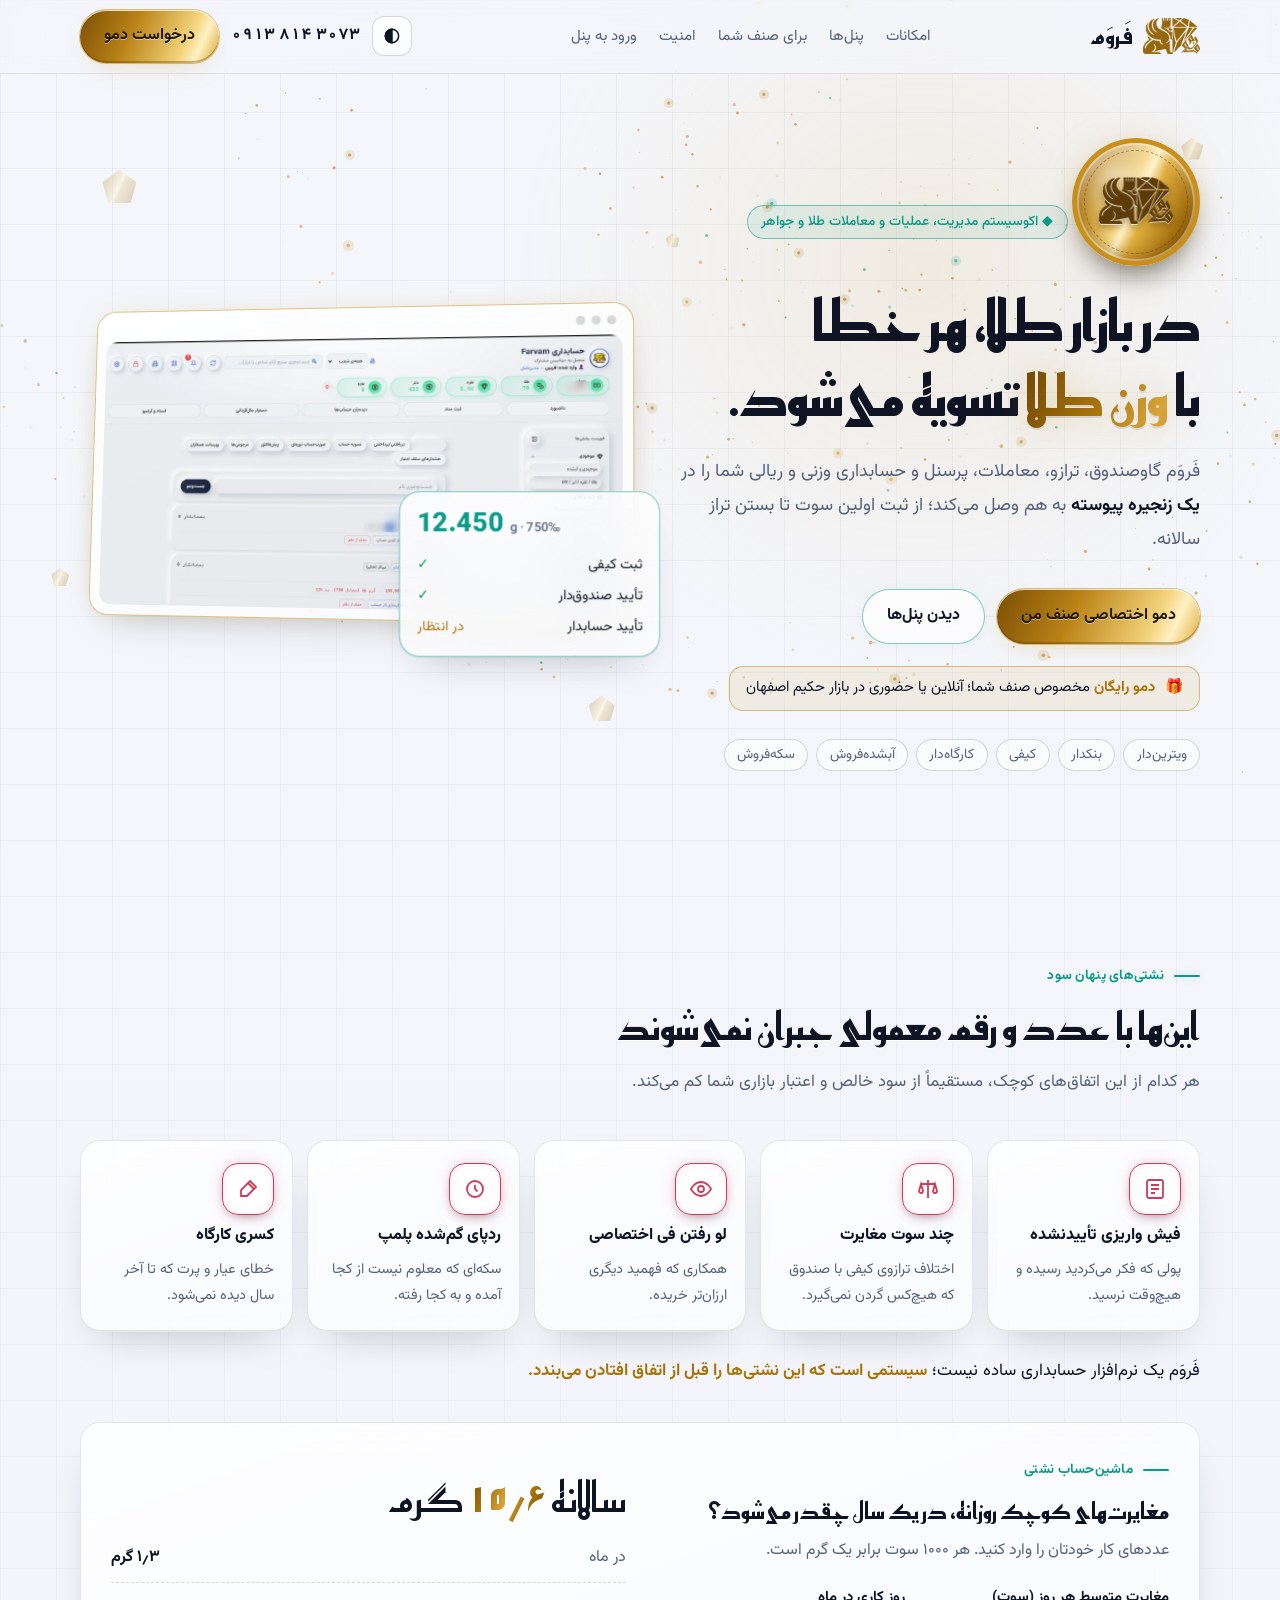
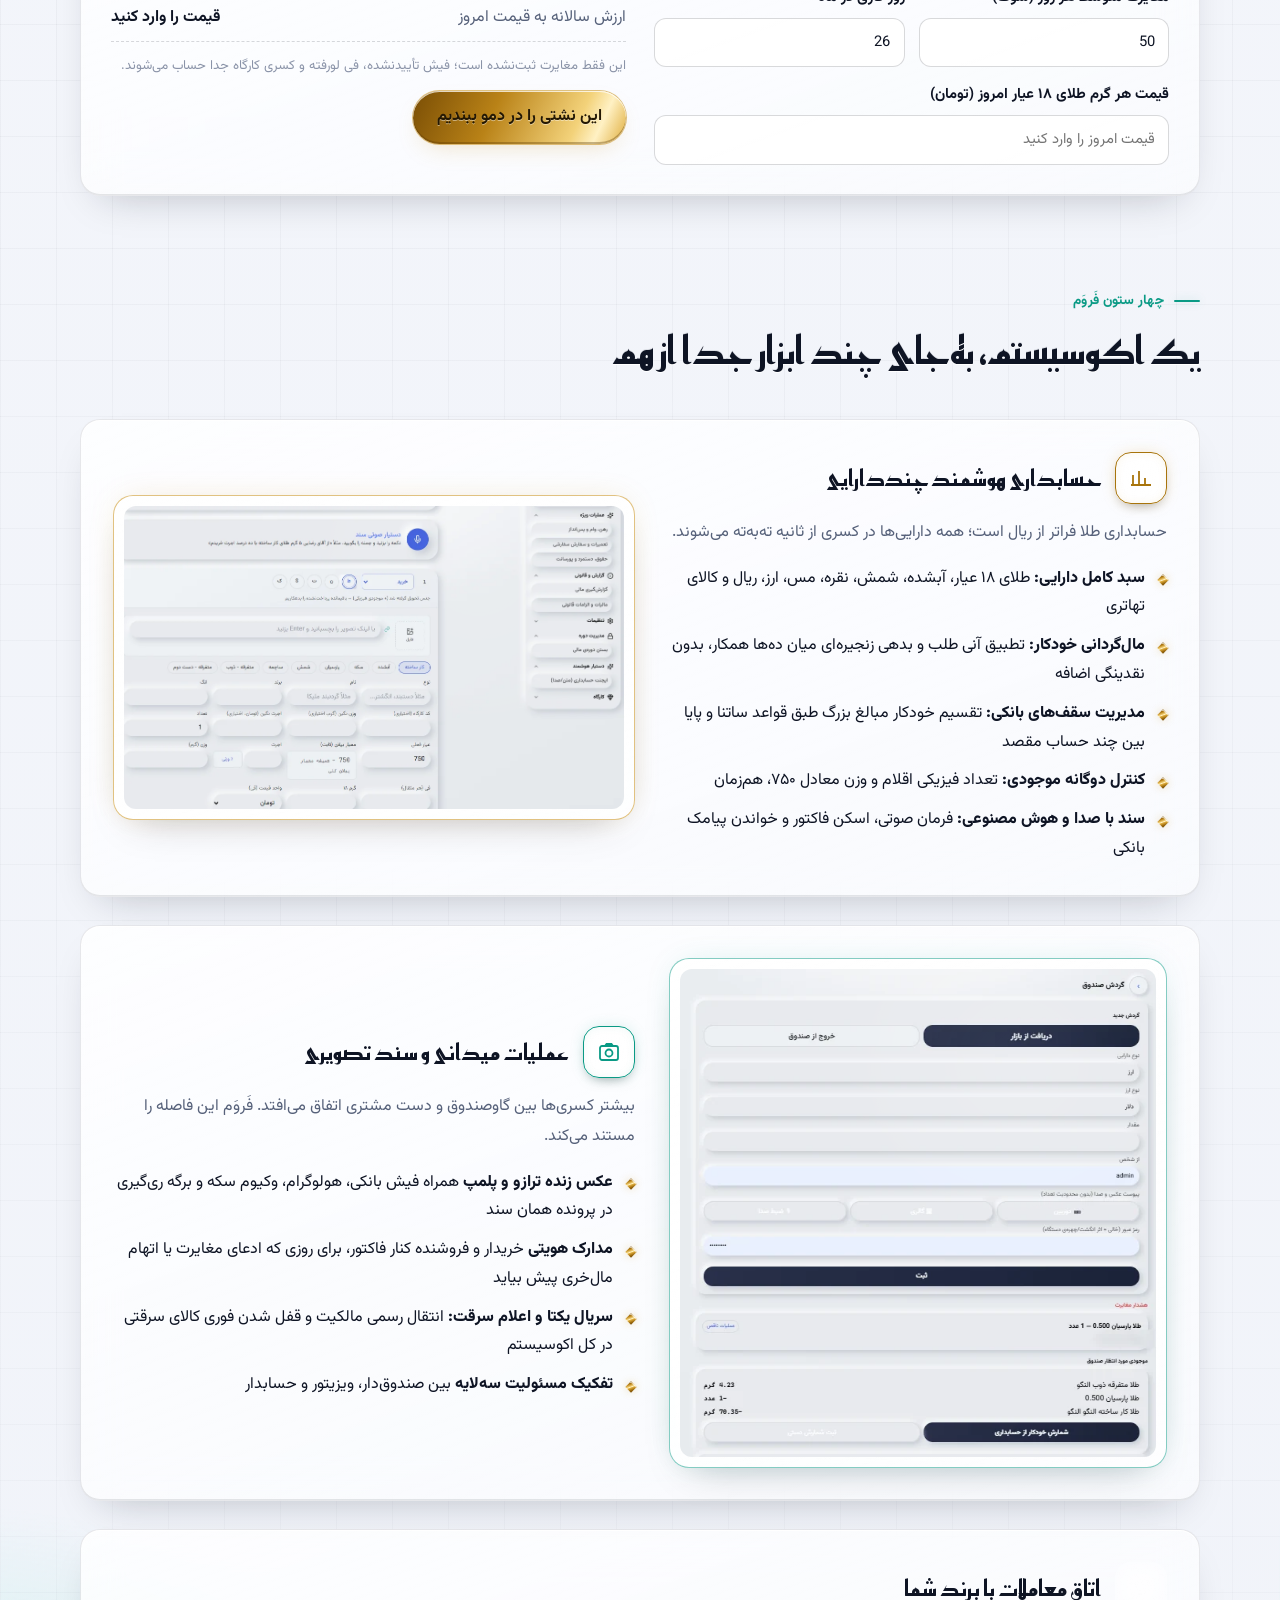
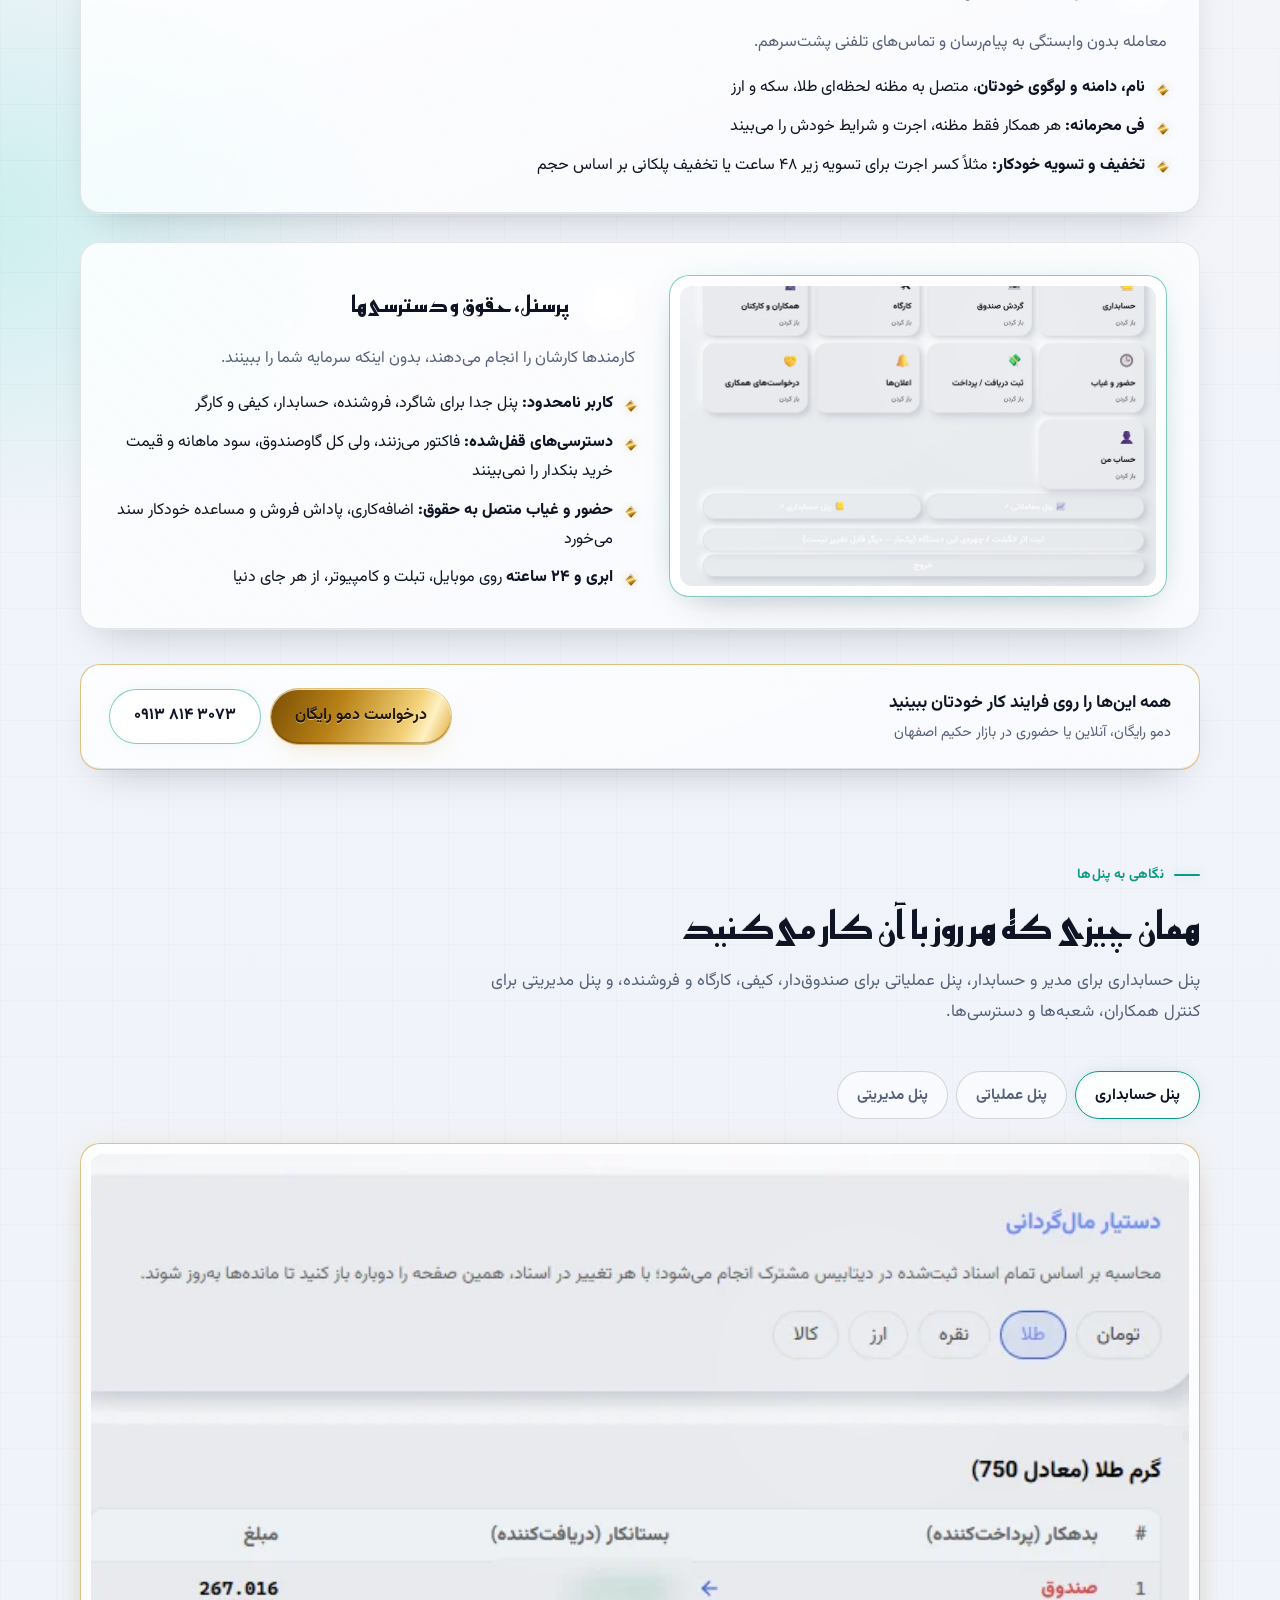
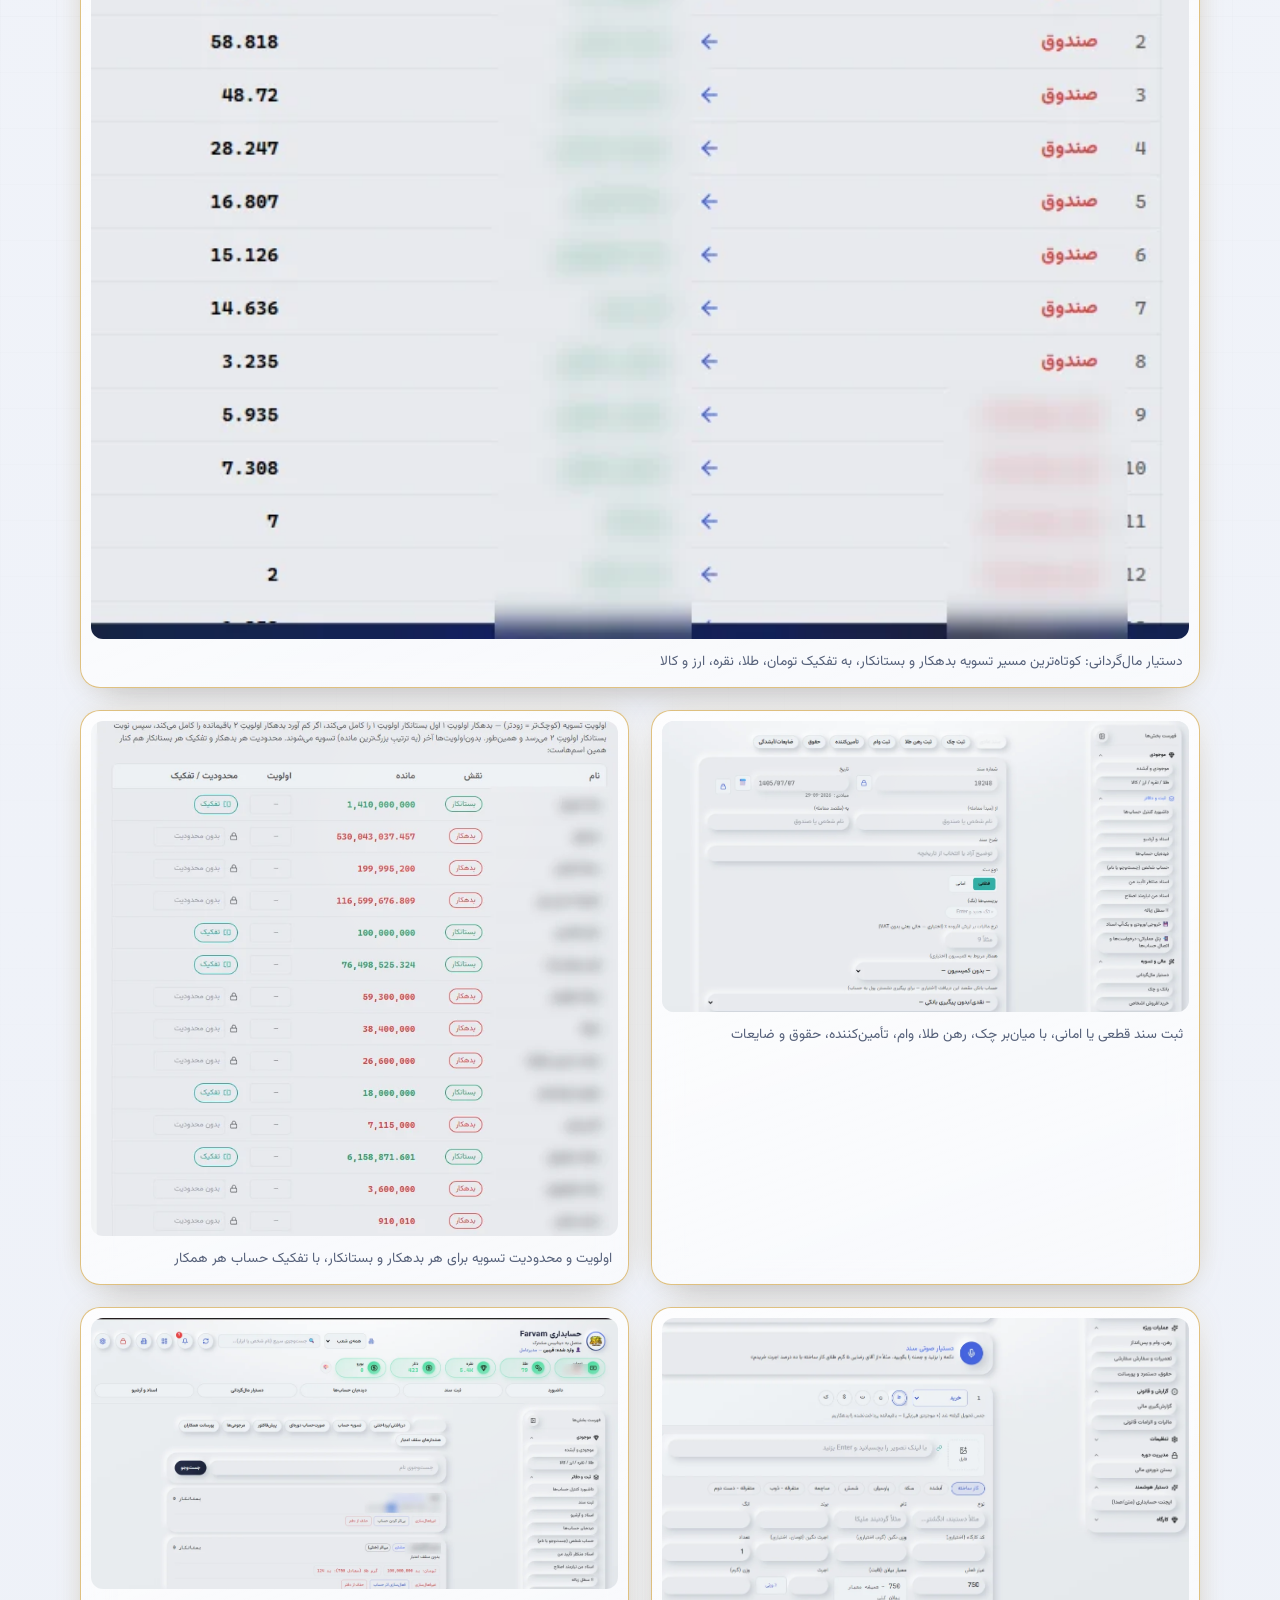
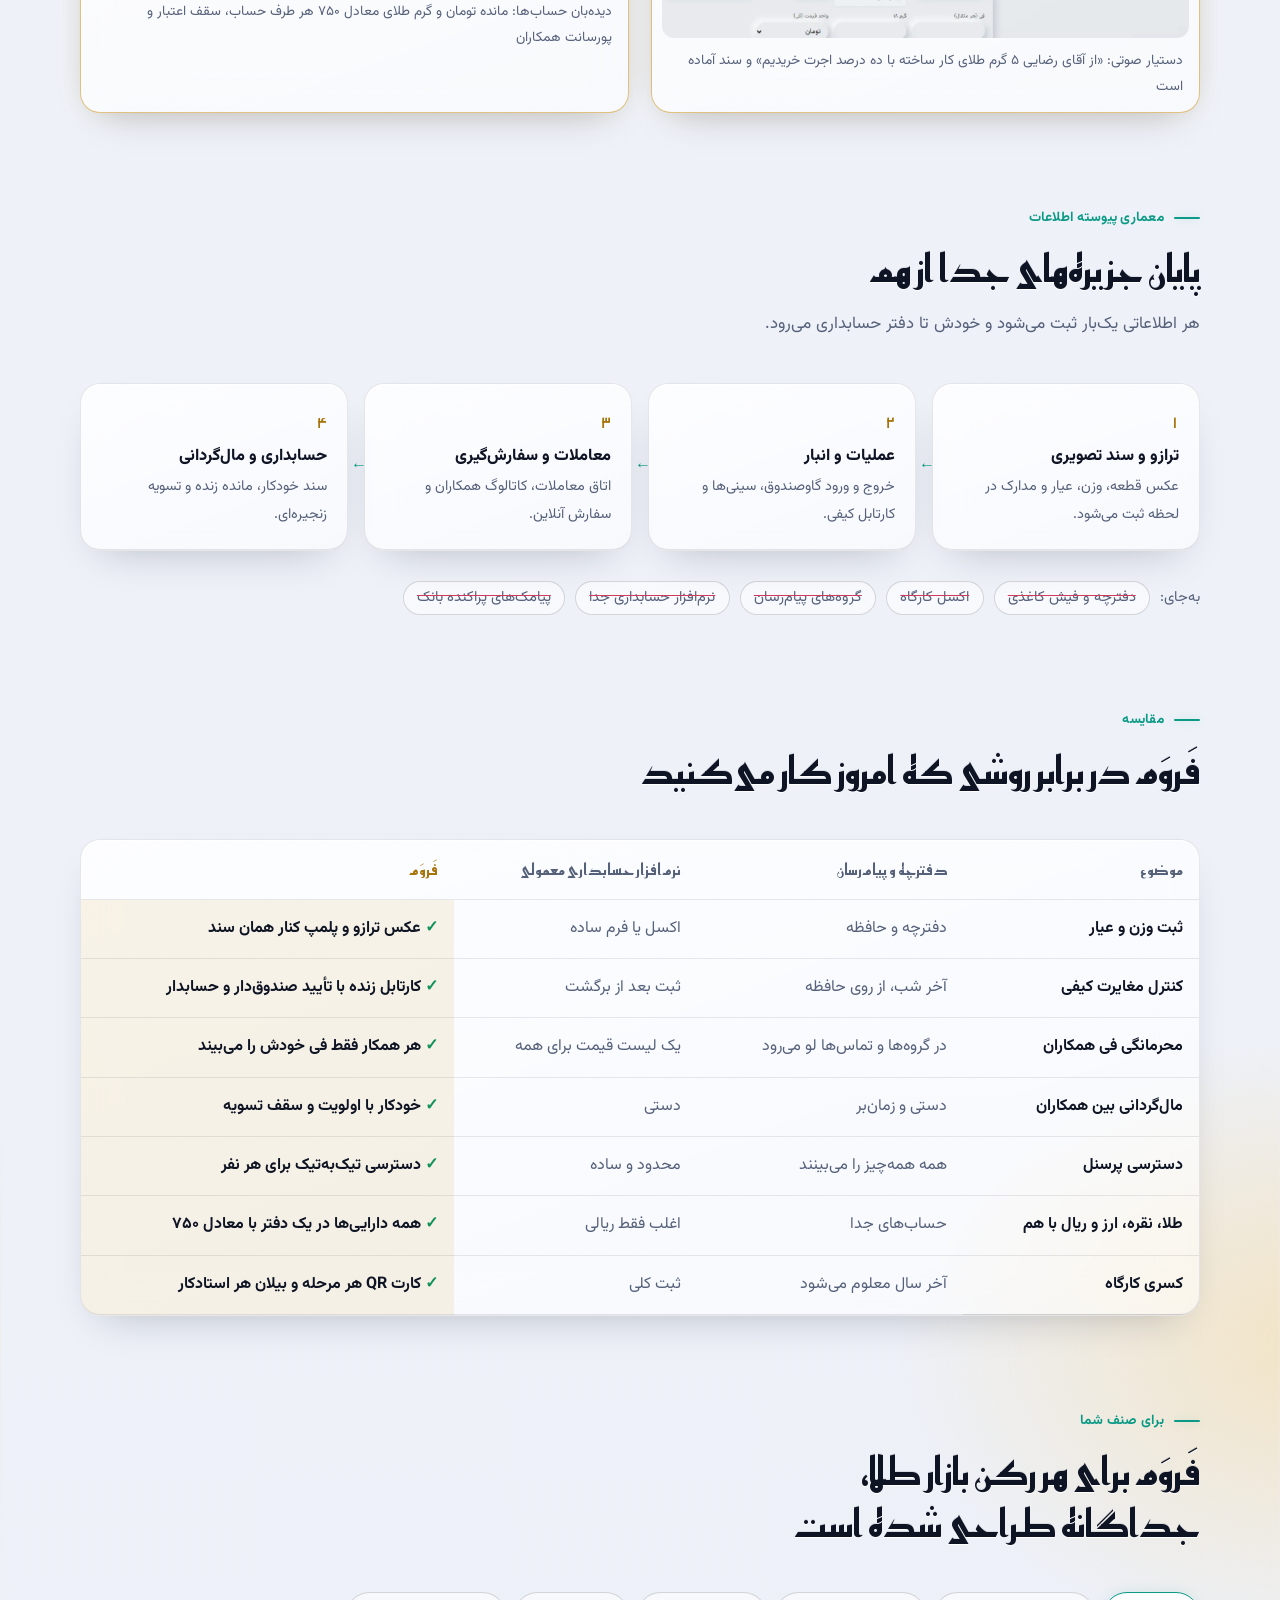
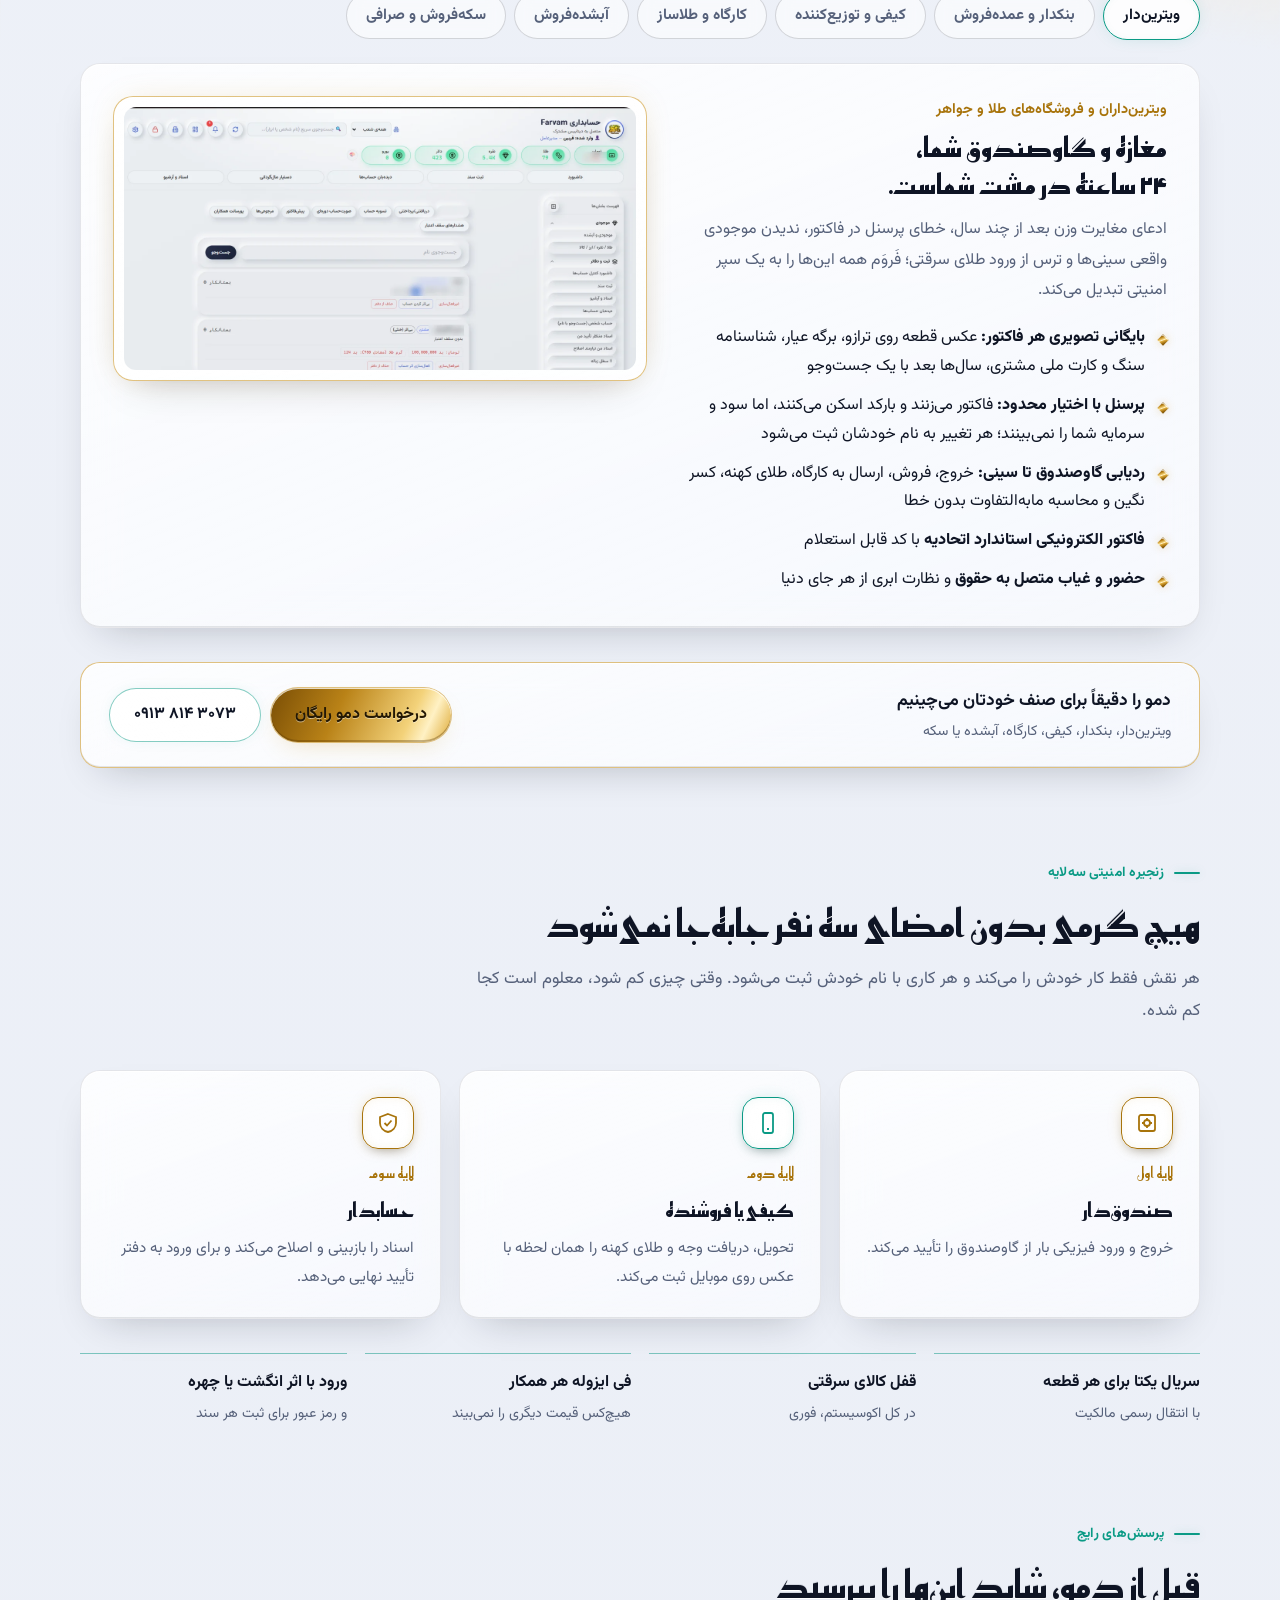
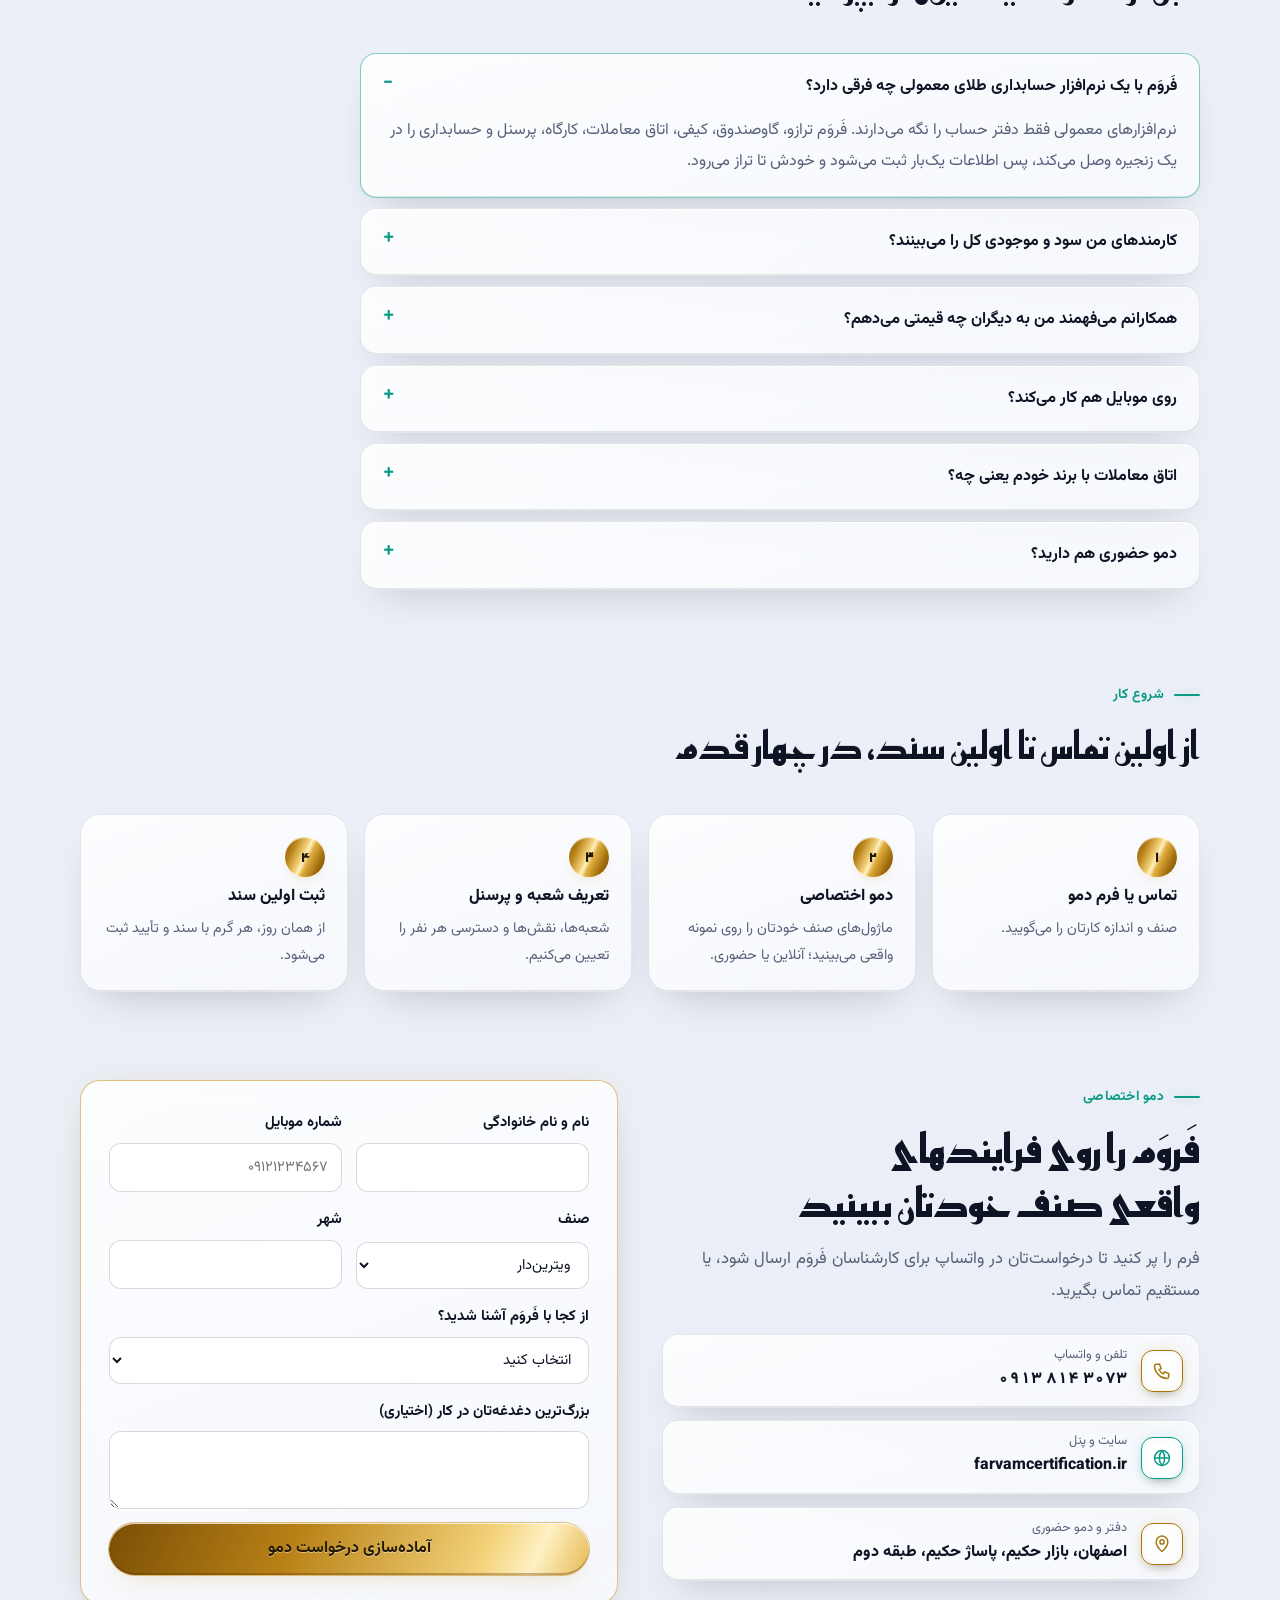
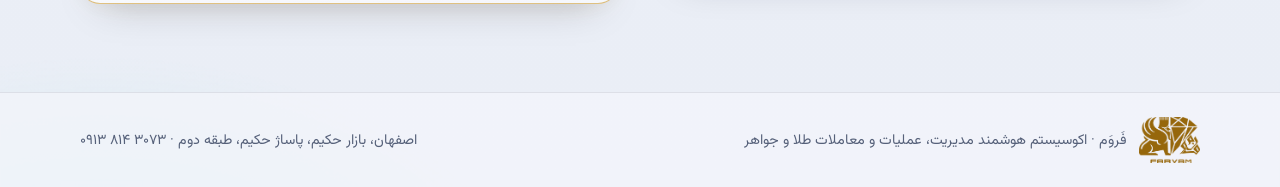
==== commit 96a3f834: "Add conversion and SEO features to Farvam landing Leak calculator, comparison table, onboarding step" ====
--- a/landing/index.html
+++ b/landing/index.html
@@ -3,9 +3,20 @@
 <head>
 <meta charset="utf-8">
 <meta name="viewport" content="width=device-width, initial-scale=1, viewport-fit=cover">
-<title>فَروَم</title>
+<title>فَروَم | نرم‌افزار حسابداری و مدیریت طلا و جواهر</title>
 <meta name="description" content="فَروَم؛ اکوسیستم هوشمند مدیریت، عملیات و معاملات طلا و جواهر. حسابداری وزنی و ریالی، سند تصویری ترازو، اتاق معاملات با برند شما و مال‌گردانی خودکار.">
-<meta property="og:url" content="https://farvamcertification.ir">
+<meta name="keywords" content="نرم افزار حسابداری طلا, نرم افزار طلافروشی, نرم افزار بنکداری طلا, حسابداری کارگاه طلاسازی, نرم افزار آبشده, مال گردانی, فروم">
+<link rel="canonical" href="https://farvamcertification.ir/farvam/">
+<link rel="apple-touch-icon" href="images/logo-coin.png">
+<meta property="og:type" content="website">
+<meta property="og:locale" content="fa_IR">
+<meta property="og:site_name" content="فَروَم">
+<meta property="og:url" content="https://farvamcertification.ir/farvam/">
+<meta property="og:image" content="https://farvamcertification.ir/farvam/images/og-cover.png">
+<meta property="og:image:width" content="1200">
+<meta property="og:image:height" content="630">
+<meta name="twitter:card" content="summary_large_image">
+<meta name="twitter:image" content="https://farvamcertification.ir/farvam/images/og-cover.png">
 <meta property="og:title" content="فَروَم | از ثبت اولین سوت تا بستن تراز سالانه">
 <meta property="og:description" content="در بازار طلا، هر خطا با وزن طلا تسویه می‌شود. فَروَم گاوصندوق، معاملات، پرسنل و حسابداری شما را در یک زنجیره به هم وصل می‌کند.">
 <link rel="icon" href="images/logo-mark-deep.png" media="(prefers-color-scheme: light)">
@@ -16,6 +27,7 @@
 <link rel="preconnect" href="https://fonts.googleapis.com">
 <link rel="preconnect" href="https://fonts.gstatic.com" crossorigin>
 <link rel="stylesheet" href="https://fonts.googleapis.com/css2?family=Reem+Kufi:wght@500;600;700&family=Vazirmatn:wght@400;500;700;800&display=swap">
+<script type="application/ld+json">[{"@context": "https://schema.org", "@type": "SoftwareApplication", "name": "فَروَم", "alternateName": "Farvam", "applicationCategory": "BusinessApplication", "operatingSystem": "Web, Android, iOS", "url": "https://farvamcertification.ir/farvam/", "image": "https://farvamcertification.ir/farvam/images/og-cover.png", "description": "اکوسیستم هوشمند مدیریت، عملیات و معاملات طلا و جواهر: حسابداری وزنی و ریالی، مال‌گردانی خودکار، سند تصویری ترازو و اتاق معاملات با برند اختصاصی."}, {"@context": "https://schema.org", "@type": "LocalBusiness", "name": "فَروَم", "url": "https://farvamcertification.ir/farvam/", "telephone": "+989138143073", "image": "https://farvamcertification.ir/farvam/images/logo-gold.png", "address": {"@type": "PostalAddress", "streetAddress": "بازار حکیم، پاساژ حکیم، طبقه دوم", "addressLocality": "اصفهان", "addressCountry": "IR"}}, {"@context": "https://schema.org", "@type": "FAQPage", "mainEntity": [{"@type": "Question", "name": "فَروَم با یک نرم‌افزار حسابداری طلای معمولی چه فرقی دارد؟", "acceptedAnswer": {"@type": "Answer", "text": "نرم‌افزارهای معمولی فقط دفتر حساب را نگه می‌دارند. فَروَم ترازو، گاوصندوق، کیفی، اتاق معاملات، کارگاه، پرسنل و حسابداری را در یک زنجیره وصل می‌کند."}}, {"@type": "Question", "name": "کارمندهای من سود و موجودی کل را می‌بینند؟", "acceptedAnswer": {"@type": "Answer", "text": "نه. برای هر نقش دقیقاً تعیین می‌کنید چه چیزی را ببیند."}}, {"@type": "Question", "name": "همکارانم می‌فهمند من به دیگران چه قیمتی می‌دهم؟", "acceptedAnswer": {"@type": "Answer", "text": "نه. هر همکار فقط مظنه، اجرت و شرایط اختصاصی خودش را می‌بیند."}}, {"@type": "Question", "name": "روی موبایل هم کار می‌کند؟", "acceptedAnswer": {"@type": "Answer", "text": "بله. فَروَم ابری است و روی موبایل، تبلت و کامپیوتر کار می‌کند."}}]}]</script>
 <style>
 /* Layout: vault-glass — frosted cards with neon gold/teal edges on a soft mesh ground; light and dark share one token set and follow the device. */
 :root{
@@ -307,6 +319,63 @@
 .leak,.layers li,.flow li{transition:transform .3s ease,box-shadow .3s ease}
 @media (max-width:960px){.hero .shot.tilt{transform:rotateY(-4deg) rotateX(3deg)}}
 
+/* marketing blocks */
+.cta-strip{display:flex;flex-wrap:wrap;align-items:center;justify-content:space-between;gap:18px;padding:22px 28px;margin-top:34px;border-color:var(--gold-line)!important}
+.cta-strip p{font-weight:700;font-size:1.08rem}
+.cta-strip small{display:block;color:var(--muted);font-weight:400;font-size:.9rem}
+.cta-strip .acts{display:flex;flex-wrap:wrap;gap:10px}
+.calc{display:grid;grid-template-columns:1fr 1fr;gap:28px;padding:30px;align-items:center}
+.calc>*{min-width:0}
+.calc .fields{display:grid;gap:14px}
+.calc-out{display:grid;gap:12px}
+.calc-out .big{font-family:var(--display);font-size:clamp(1.8rem,4vw,2.6rem);line-height:1.2}
+.calc-out .big b{background:var(--metal-text);-webkit-background-clip:text;background-clip:text;color:transparent;-webkit-text-fill-color:transparent}
+.calc-out .row{display:flex;justify-content:space-between;gap:12px;border-bottom:1px dashed var(--edge-2);padding-block:8px}
+.calc-out .row span{color:var(--muted)}
+.calc-note{font-size:.82rem;color:var(--dim)}
+@media (max-width:820px){.calc{grid-template-columns:1fr;padding:22px}}
+.cmp-wrap{overflow-x:auto;border-radius:20px}
+.cmp{width:100%;min-width:640px;border-collapse:separate;border-spacing:0}
+.cmp th,.cmp td{padding:14px 16px;text-align:right;border-bottom:1px solid var(--edge);vertical-align:top}
+.cmp thead th{font-family:var(--display);font-size:1rem;color:var(--muted);font-weight:600}
+.cmp thead th.us{color:var(--gold)}
+.cmp td.us{background:var(--gold-soft);font-weight:700}
+.cmp td.us::before{content:"✓ ";color:var(--ok)}
+.cmp td.no{color:var(--muted)}
+.cmp tr:last-child td{border-bottom:0}
+@media (max-width:680px){
+  .cmp{min-width:0}.cmp thead{display:none}
+  .cmp,.cmp tbody,.cmp tr,.cmp th,.cmp td{display:block;width:100%}
+  .cmp tr{padding:14px 16px;border-bottom:1px solid var(--edge)}
+  .cmp tr:last-child{border-bottom:0}
+  .cmp th,.cmp td{padding:4px 0;border:0;text-align:right}
+  .cmp th{font-size:1.02rem;margin-bottom:4px}
+  .cmp td.no{font-size:.86rem}
+  .cmp td.no::before{content:attr(data-l)": ";color:var(--dim)}
+  .cmp td.us{margin-top:6px;padding:8px 10px;border-radius:10px}
+}
+.steps{list-style:none;margin:0;padding:0;display:grid;grid-template-columns:repeat(4,1fr);gap:16px;counter-reset:st}
+.steps li{padding:22px;counter-increment:st;min-width:0;display:grid;gap:8px;align-content:start}
+.steps li::before{content:counter(st, persian);width:40px;height:40px;border-radius:50%;display:grid;place-items:center;font-family:var(--display);font-weight:700;color:#241803;background:var(--metal);box-shadow:inset 0 1px 0 rgba(255,255,255,.7),0 6px 14px -6px var(--gold-glow)}
+.steps h3{font-family:var(--body);font-size:1.02rem;font-weight:800}
+.steps p{font-size:.9rem;color:var(--muted)}
+@media (max-width:900px){.steps{grid-template-columns:1fr 1fr}}
+@media (max-width:520px){.steps{grid-template-columns:1fr}}
+.offer{display:inline-flex;align-items:center;gap:10px;margin-top:22px;padding:.5em 1.1em;border-radius:14px;font-size:.92rem;border:1px solid var(--gold-line);background:var(--gold-soft)}
+.offer b{color:var(--gold)}
+/* sticky mobile action bar */
+.mbar{display:none}
+@media (max-width:760px){
+  .mbar{display:grid;grid-template-columns:1fr 1fr 1.2fr;gap:8px;position:fixed;inset-inline:10px;bottom:calc(10px + env(safe-area-inset-bottom,0px));z-index:40;padding:8px;border-radius:18px}
+  .mbar a{display:flex;align-items:center;justify-content:center;gap:6px;padding:.6em .4em;border-radius:12px;font-weight:700;font-size:.9rem;text-decoration:none;border:1px solid var(--edge-2);background:var(--glass-2)}
+  .mbar a svg{width:18px;height:18px}
+  .mbar a.btn-gold{border:0;background:var(--metal);color:#241803}
+  footer{padding-bottom:84px}
+}
+.socials{display:flex;gap:8px}
+.socials a{width:36px;height:36px;border-radius:10px;display:grid;place-items:center;border:1px solid var(--edge-2);background:var(--glass)}
+.socials a svg{width:18px;height:18px}
+
 /* gold dust galaxy */
 #galaxy{position:fixed;inset:0;width:100%;height:100%;pointer-events:none;z-index:0}
 .page>header,.page>main,.page>footer{position:relative;z-index:1}
@@ -356,6 +425,7 @@
         <a class="btn btn-gold" href="#demo">دمو اختصاصی صنف من</a>
         <a class="btn btn-glass" href="#panels">دیدن پنل‌ها</a>
       </div>
+      <div class="offer">🎁 <span><b>دمو رایگان</b> مخصوص صنف شما؛ آنلاین یا حضوری در بازار حکیم اصفهان</span></div>
       <ul class="chips"><li>ویترین‌دار</li><li>بنکدار</li><li>کیفی</li><li>کارگاه‌دار</li><li>آبشده‌فروش</li><li>سکه‌فروش</li></ul>
     </div>
     <div class="hero-visual stage rise d3">
@@ -392,6 +462,27 @@
       <div class="leak glass"><span class="neon r"><svg viewBox="0 0 24 24" fill="none" stroke="currentColor" stroke-width="1.8"><path d="M14 4l6 6-9 9H5v-6z"/><path d="M12 6l6 6"/></svg></span><h3>کسری کارگاه</h3><p>خطای عیار و پرت که تا آخر سال دیده نمی‌شود.</p></div>
     </div>
     <p class="leaks-note">فَروَم یک نرم‌افزار حسابداری ساده نیست؛ <b>سیستمی است که این نشتی‌ها را قبل از اتفاق افتادن می‌بندد.</b></p>
+    <div class="calc glass" id="calc" style="margin-top:34px">
+      <div>
+        <div class="kicker">ماشین‌حساب نشتی</div>
+        <h3 style="font-size:1.45rem">مغایرت‌های کوچک روزانه، در یک سال چقدر می‌شود؟</h3>
+        <p style="color:var(--muted);margin-top:10px">عددهای کار خودتان را وارد کنید. هر ۱۰۰۰ سوت برابر یک گرم است.</p>
+        <div class="fields" style="margin-top:18px">
+          <div class="form-row">
+            <label for="c-sout">مغایرت متوسط هر روز (سوت)<input id="c-sout" type="number" inputmode="decimal" min="0" value="50"></label>
+            <label for="c-days">روز کاری در ماه<input id="c-days" type="number" inputmode="numeric" min="1" max="31" value="26"></label>
+          </div>
+          <label for="c-price">قیمت هر گرم طلای ۱۸ عیار امروز (تومان)<input id="c-price" type="number" inputmode="numeric" min="0" placeholder="قیمت امروز را وارد کنید"></label>
+        </div>
+      </div>
+      <div class="calc-out" aria-live="polite">
+        <div class="big">سالانه <b id="c-year-g">۰</b> گرم</div>
+        <div class="row"><span>در ماه</span><b id="c-month-g">۰ گرم</b></div>
+        <div class="row"><span>ارزش سالانه به قیمت امروز</span><b id="c-year-t">قیمت را وارد کنید</b></div>
+        <p class="calc-note">این فقط مغایرت ثبت‌نشده است؛ فیش تأییدنشده، فی لورفته و کسری کارگاه جدا حساب می‌شوند.</p>
+        <a class="btn btn-gold" href="#demo" style="justify-self:start">این نشتی را در دمو ببندیم</a>
+      </div>
+    </div>
   </div>
 </section>
 
@@ -456,6 +547,7 @@
         <figure class="shot t empty" data-img="ops-home" data-label="صفحه اصلی پنل عملیاتی"><img alt="پنل عملیاتی فَروَم: حضور و غیاب، ثبت دریافت و پرداخت، اعلان‌ها، درخواست‌های همکاری و حساب من"><div class="ph"></div></figure>
       </article>
     </div>
+    <div class="cta-strip glass"><p>همه این‌ها را روی فرایند کار خودتان ببینید<small>دمو رایگان، آنلاین یا حضوری در بازار حکیم اصفهان</small></p><div class="acts"><a class="btn btn-gold" href="#demo">درخواست دمو رایگان</a><a class="btn btn-glass" href="tel:+989138143073" dir="ltr">۰۹۱۳ ۸۱۴ ۳۰۷۳</a></div></div>
   </div>
 </section>
 
@@ -516,6 +608,30 @@
   </div>
 </section>
 
+<!-- COMPARE -->
+<section id="compare" style="padding-top:0">
+  <div class="wrap">
+    <div class="sec-head">
+      <div class="kicker">مقایسه</div>
+      <h2>فَروَم در برابر روشی که امروز کار می‌کنید</h2>
+    </div>
+    <div class="cmp-wrap glass">
+      <table class="cmp">
+        <thead><tr><th scope="col">موضوع</th><th scope="col">دفترچه و پیام‌رسان</th><th scope="col">نرم‌افزار حسابداری معمولی</th><th scope="col" class="us">فَروَم</th></tr></thead>
+        <tbody>
+<tr><th scope="row">ثبت وزن و عیار</th><td class="no" data-l="دفترچه">دفترچه و حافظه</td><td class="no" data-l="حسابداری معمولی">اکسل یا فرم ساده</td><td class="us">عکس ترازو و پلمپ کنار همان سند</td></tr>
+<tr><th scope="row">کنترل مغایرت کیفی</th><td class="no" data-l="دفترچه">آخر شب، از روی حافظه</td><td class="no" data-l="حسابداری معمولی">ثبت بعد از برگشت</td><td class="us">کارتابل زنده با تأیید صندوق‌دار و حسابدار</td></tr>
+<tr><th scope="row">محرمانگی فی همکاران</th><td class="no" data-l="دفترچه">در گروه‌ها و تماس‌ها لو می‌رود</td><td class="no" data-l="حسابداری معمولی">یک لیست قیمت برای همه</td><td class="us">هر همکار فقط فی خودش را می‌بیند</td></tr>
+<tr><th scope="row">مال‌گردانی بین همکاران</th><td class="no" data-l="دفترچه">دستی و زمان‌بر</td><td class="no" data-l="حسابداری معمولی">دستی</td><td class="us">خودکار با اولویت و سقف تسویه</td></tr>
+<tr><th scope="row">دسترسی پرسنل</th><td class="no" data-l="دفترچه">همه همه‌چیز را می‌بینند</td><td class="no" data-l="حسابداری معمولی">محدود و ساده</td><td class="us">دسترسی تیک‌به‌تیک برای هر نفر</td></tr>
+<tr><th scope="row">طلا، نقره، ارز و ریال با هم</th><td class="no" data-l="دفترچه">حساب‌های جدا</td><td class="no" data-l="حسابداری معمولی">اغلب فقط ریالی</td><td class="us">همه دارایی‌ها در یک دفتر با معادل ۷۵۰</td></tr>
+<tr><th scope="row">کسری کارگاه</th><td class="no" data-l="دفترچه">آخر سال معلوم می‌شود</td><td class="no" data-l="حسابداری معمولی">ثبت کلی</td><td class="us">کارت QR هر مرحله و بیلان هر استادکار</td></tr>
+        </tbody>
+      </table>
+    </div>
+  </div>
+</section>
+
 <!-- ROLES -->
 <section id="roles" style="padding-top:0">
   <div class="wrap">
@@ -540,6 +656,7 @@
       </div>
       <figure class="shot empty" id="role-shot" data-img="acc-inventory" data-label=""><img alt=""><div class="ph"></div></figure>
     </div>
+    <div class="cta-strip glass"><p>دمو را دقیقاً برای صنف خودتان می‌چینیم<small>ویترین‌دار، بنکدار، کیفی، کارگاه، آبشده یا سکه</small></p><div class="acts"><a class="btn btn-gold" href="#demo">درخواست دمو رایگان</a><a class="btn btn-glass" href="tel:+989138143073" dir="ltr">۰۹۱۳ ۸۱۴ ۳۰۷۳</a></div></div>
   </div>
 </section>
 
@@ -577,6 +694,22 @@
       <details class="glass"><summary>اتاق معاملات با برند خودم یعنی چه؟</summary><p>یک پلتفرم معاملات آنلاین با نام، دامنه و لوگوی خودتان که به مظنه لحظه‌ای بازار وصل است و معاملات تأییدشده را مستقیم به حسابداری می‌فرستد.</p></details>
       <details class="glass"><summary>دمو حضوری هم دارید؟</summary><p>بله. در اصفهان، بازار حکیم، پاساژ حکیم، طبقه دوم می‌توانید فَروَم را از نزدیک ببینید. برای هماهنگی با ۰۹۱۳۸۱۴۳۰۷۳ تماس بگیرید.</p></details>
     </div>
+  </div>
+</section>
+
+<!-- STEPS -->
+<section id="start" style="padding-top:0">
+  <div class="wrap">
+    <div class="sec-head">
+      <div class="kicker">شروع کار</div>
+      <h2>از اولین تماس تا اولین سند، در چهار قدم</h2>
+    </div>
+    <ol class="steps">
+      <li class="glass"><h3>تماس یا فرم دمو</h3><p>صنف و اندازه کارتان را می‌گویید.</p></li>
+      <li class="glass"><h3>دمو اختصاصی</h3><p>ماژول‌های صنف خودتان را روی نمونه واقعی می‌بینید؛ آنلاین یا حضوری.</p></li>
+      <li class="glass"><h3>تعریف شعبه و پرسنل</h3><p>شعبه‌ها، نقش‌ها و دسترسی هر نفر را تعیین می‌کنیم.</p></li>
+      <li class="glass"><h3>ثبت اولین سند</h3><p>از همان روز، هر گرم با سند و تأیید ثبت می‌شود.</p></li>
+    </ol>
   </div>
 </section>
 
@@ -606,6 +739,9 @@
         </label>
         <label for="f-city">شهر<input id="f-city" name="city" autocomplete="address-level2"></label>
       </div>
+      <label for="f-src">از کجا با فَروَم آشنا شدید؟
+        <select id="f-src" name="src"><option value="">انتخاب کنید</option><option>اینستاگرام</option><option>تلگرام</option><option>واتساپ</option><option>بله یا ایتا</option><option>معرفی همکار</option><option>بازار حکیم (حضوری)</option><option>جست‌وجو در گوگل</option><option>پیامک</option><option>سایر</option></select>
+      </label>
       <label for="f-note">بزرگ‌ترین دغدغه‌تان در کار (اختیاری)<textarea id="f-note" name="note" rows="2"></textarea></label>
       <button class="btn btn-gold" type="submit">آماده‌سازی درخواست دمو</button>
       <p class="hint err" id="f-error" role="alert" hidden>لطفاً نام و شماره موبایل را وارد کنید.</p>
@@ -619,7 +755,13 @@
 </section>
 </main>
 
-<footer><div class="wrap"><span class="foot-brand"><img class="lg-light" src="images/logo-deep.png" alt="لوگوی فَروَم" width="61" height="46"><img class="lg-dark" src="images/logo-gold.png" alt="لوگوی فَروَم" width="61" height="46">فَروَم · اکوسیستم هوشمند مدیریت، عملیات و معاملات طلا و جواهر</span><span>اصفهان، بازار حکیم، پاساژ حکیم، طبقه دوم · <a href="tel:+989138143073" dir="ltr" style="text-decoration:none">۰۹۱۳ ۸۱۴ ۳۰۷۳</a></span></div></footer>
+<nav class="mbar glass" aria-label="تماس سریع">
+  <a href="tel:+989138143073"><svg viewBox="0 0 24 24" fill="none" stroke="currentColor" stroke-width="1.8"><path d="M5 4h4l2 5-2.5 1.5a11 11 0 0 0 5 5L15 13l5 2v4a2 2 0 0 1-2 2A16 16 0 0 1 3 6a2 2 0 0 1 2-2"/></svg>تماس</a>
+  <a href="https://wa.me/989138143073?text=%D8%B3%D9%84%D8%A7%D9%85%D8%8C%20%D8%AF%D8%B1%D8%AE%D9%88%D8%A7%D8%B3%D8%AA%20%D8%AF%D9%85%D9%88%20%D9%81%D8%B1%D9%88%D9%85%20%D8%AF%D8%A7%D8%B1%D9%85" target="_blank" rel="noopener"><svg viewBox="0 0 24 24" fill="none" stroke="currentColor" stroke-width="1.8"><path d="M4 20l1.3-4A8 8 0 1 1 8 18.7z"/></svg>واتساپ</a>
+  <a class="btn-gold" href="#demo">دمو رایگان</a>
+</nav>
+
+<footer><div class="wrap"><span class="foot-brand"><img class="lg-light" src="images/logo-deep.png" alt="لوگوی فَروَم" width="61" height="46"><img class="lg-dark" src="images/logo-gold.png" alt="لوگوی فَروَم" width="61" height="46">فَروَم · اکوسیستم هوشمند مدیریت، عملیات و معاملات طلا و جواهر</span><span class="socials" id="socials"></span><span>اصفهان، بازار حکیم، پاساژ حکیم، طبقه دوم · <a href="tel:+989138143073" dir="ltr" style="text-decoration:none">۰۹۱۳ ۸۱۴ ۳۰۷۳</a></span></div></footer>
 
 <script>
 /* حالت نمایش: خودکار (مطابق گوشی)، روشن یا تیره. انتخاب کاربر در همین مرورگر ذخیره می‌شود. */
@@ -704,6 +846,10 @@
 /* تصاویر پنل‌ها: فایل را با همین نام در پوشه images بگذارید (مثلاً images/acc-dashboard.webp). تا وقتی فایل نباشد، جای خالی نمایش داده می‌شود. */
 var IMG_DIR = "images/", IMG_EXT = ".webp";
 var WHATSAPP = "989138143073";
+/* لینک شبکه‌های اجتماعی: بعد از ساخت کانال‌ها پر کنید. خالی بماند، نمایش داده نمی‌شود. */
+var SOCIAL = { instagram:"", telegram:"", bale:"", eitaa:"" };
+/* کانال تبلیغ از لینک (مثلاً ?utm_source=instagram) خوانده و در پیام دمو فرستاده می‌شود. */
+var UTM = ""; try{var q=new URLSearchParams(location.search);UTM=[q.get("utm_source"),q.get("utm_campaign")].filter(Boolean).join(" / ")}catch(e){}
 
 var ROLES = {
   vitrin:{img:"acc-accounts",role:"ویترین‌داران و فروشگاه‌های طلا و جواهر",title:"مغازه و گاوصندوق شما، ۲۴ ساعته در مشت شماست.",intro:"ادعای مغایرت وزن بعد از چند سال، خطای پرسنل در فاکتور، ندیدن موجودی واقعی سینی‌ها و ترس از ورود طلای سرقتی؛ فَروَم همه این‌ها را به یک سپر امنیتی تبدیل می‌کند.",list:[
@@ -802,6 +948,24 @@
     bindShot(shot);
   });
 
+  /* socials */
+  var ICON={instagram:'<rect x="3" y="3" width="18" height="18" rx="5"/><circle cx="12" cy="12" r="4"/><circle cx="17.5" cy="6.5" r="1"/>',telegram:'<path d="M21 4 3 11l6 2 2 6 3-4 5 4z"/><path d="m9 13 8-6"/>',bale:'<circle cx="12" cy="12" r="9"/><path d="M8 12h8M12 8v8"/>',eitaa:'<circle cx="12" cy="12" r="9"/><path d="M9 9h6M9 12h6M9 15h4"/>'};
+  var SURL={instagram:"https://instagram.com/",telegram:"https://t.me/",bale:"https://ble.ir/",eitaa:"https://eitaa.com/"};
+  var NAME={instagram:"اینستاگرام",telegram:"تلگرام",bale:"بله",eitaa:"ایتا"};
+  document.getElementById("socials").innerHTML=Object.keys(SOCIAL).filter(function(k){return SOCIAL[k]}).map(function(k){return '<a href="'+SURL[k]+esc(SOCIAL[k])+'" target="_blank" rel="noopener" aria-label="'+NAME[k]+'"><svg viewBox="0 0 24 24" fill="none" stroke="currentColor" stroke-width="1.8">'+ICON[k]+'</svg></a>'}).join("");
+
+  /* loss calculator */
+  var fa=function(n,d){return Number(n).toLocaleString("fa-IR",{maximumFractionDigits:d})};
+  function calc(){
+    var sout=parseFloat(document.getElementById("c-sout").value)||0, days=parseFloat(document.getElementById("c-days").value)||0, price=parseFloat(document.getElementById("c-price").value)||0;
+    var mg=sout*days/1000, yg=mg*12;
+    document.getElementById("c-month-g").textContent=fa(mg,2)+" گرم";
+    document.getElementById("c-year-g").textContent=fa(yg,2);
+    document.getElementById("c-year-t").textContent=price?fa(Math.round(yg*price),0)+" تومان":"قیمت را وارد کنید";
+  }
+  ["c-sout","c-days","c-price"].forEach(function(id){document.getElementById(id).addEventListener("input",calc)});
+  calc();
+
   /* demo form */
   document.getElementById("demo-form").addEventListener("submit",function(e){
     e.preventDefault();
@@ -809,7 +973,7 @@
     var err=document.getElementById("f-error");
     if(!v("f-name")||!v("f-phone")){err.hidden=false;return}
     err.hidden=true;
-    var text="درخواست دمو فَروَم\nنام: "+v("f-name")+"\nموبایل: "+v("f-phone")+"\nصنف: "+v("f-role")+(v("f-city")?"\nشهر: "+v("f-city"):"")+(v("f-note")?"\nدغدغه: "+v("f-note"):"");
+    var text="درخواست دمو فَروَم\nنام: "+v("f-name")+"\nموبایل: "+v("f-phone")+"\nصنف: "+v("f-role")+(v("f-city")?"\nشهر: "+v("f-city"):"")+(v("f-note")?"\nدغدغه: "+v("f-note"):"")+(v("f-src")?"\nآشنایی از: "+v("f-src"):"")+(UTM?"\nکانال تبلیغ: "+UTM:"");
     document.getElementById("f-text").textContent=text;
     var acts=document.getElementById("f-acts"); acts.innerHTML="";
     var wa=document.createElement("a");wa.className="btn btn-gold";wa.target="_blank";wa.rel="noopener";wa.href="https://wa.me/"+WHATSAPP+"?text="+encodeURIComponent(text);wa.textContent="ارسال در واتساپ";acts.appendChild(wa);
